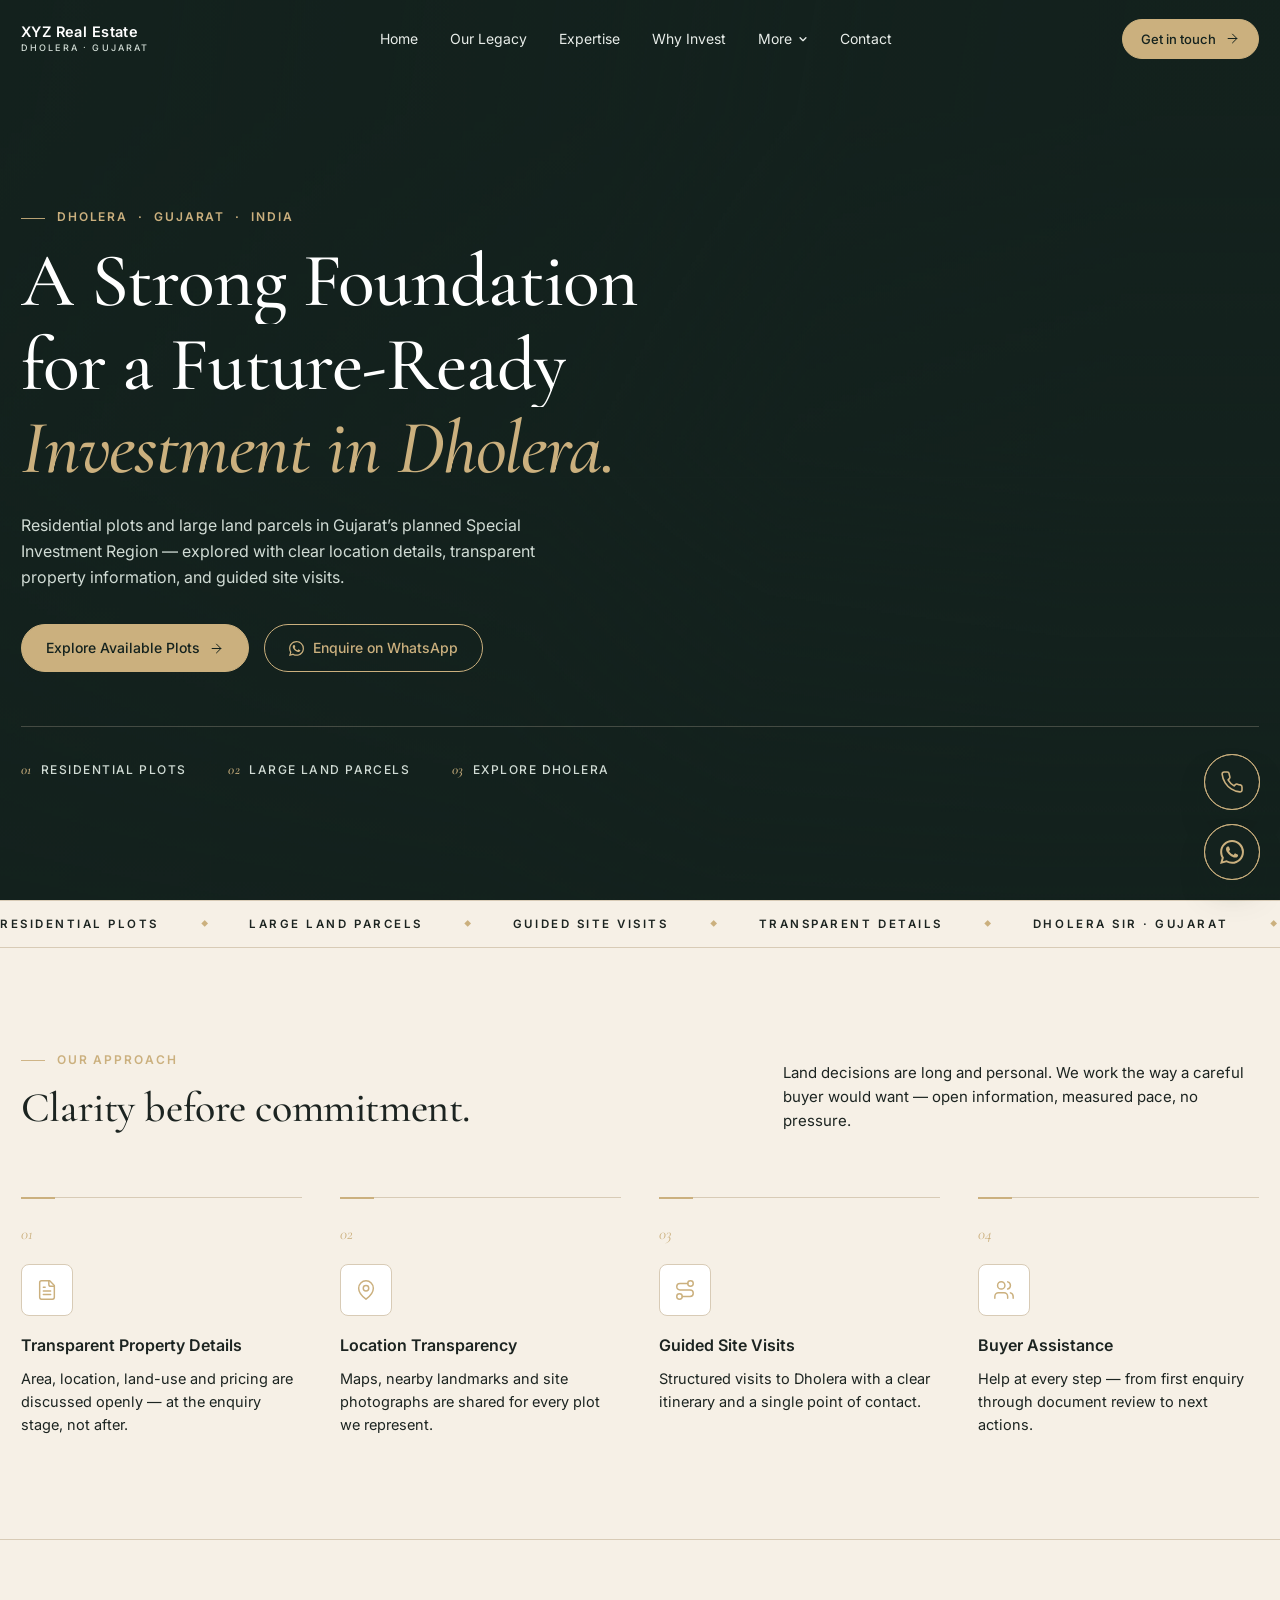
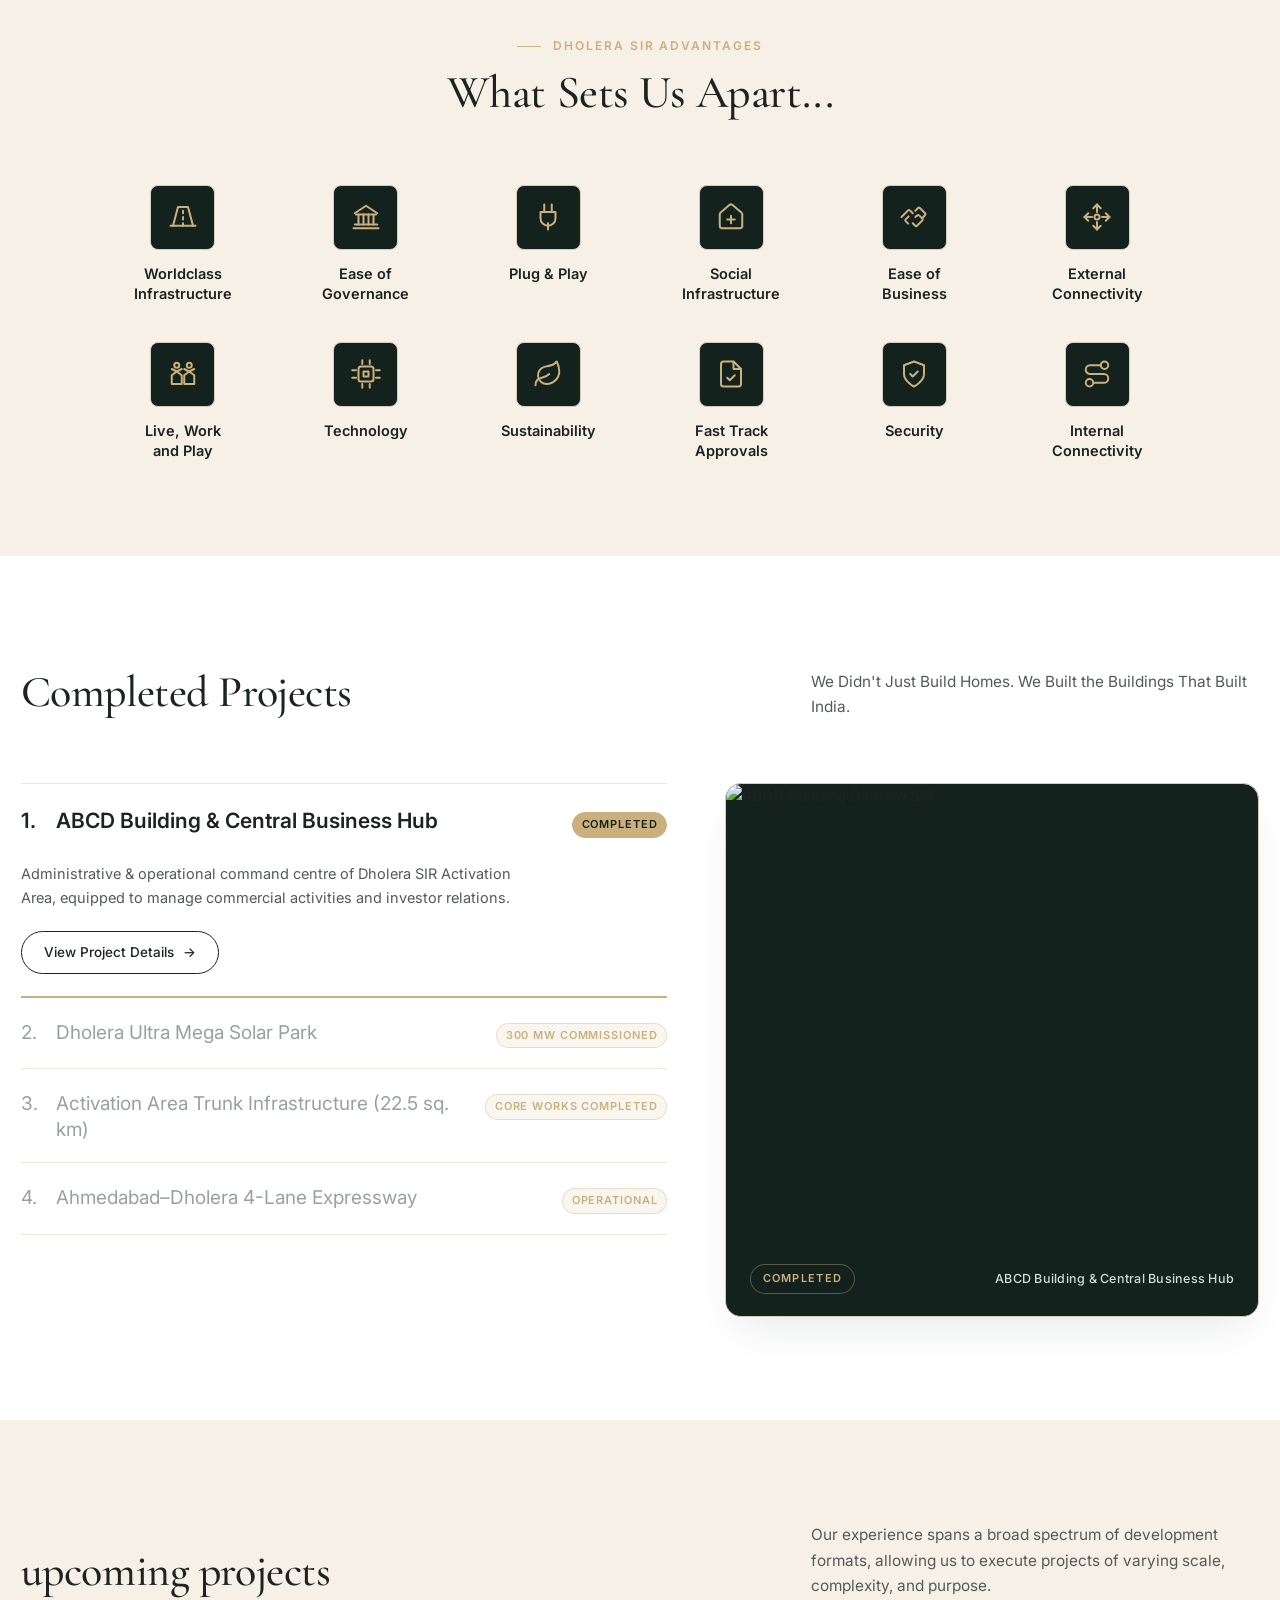
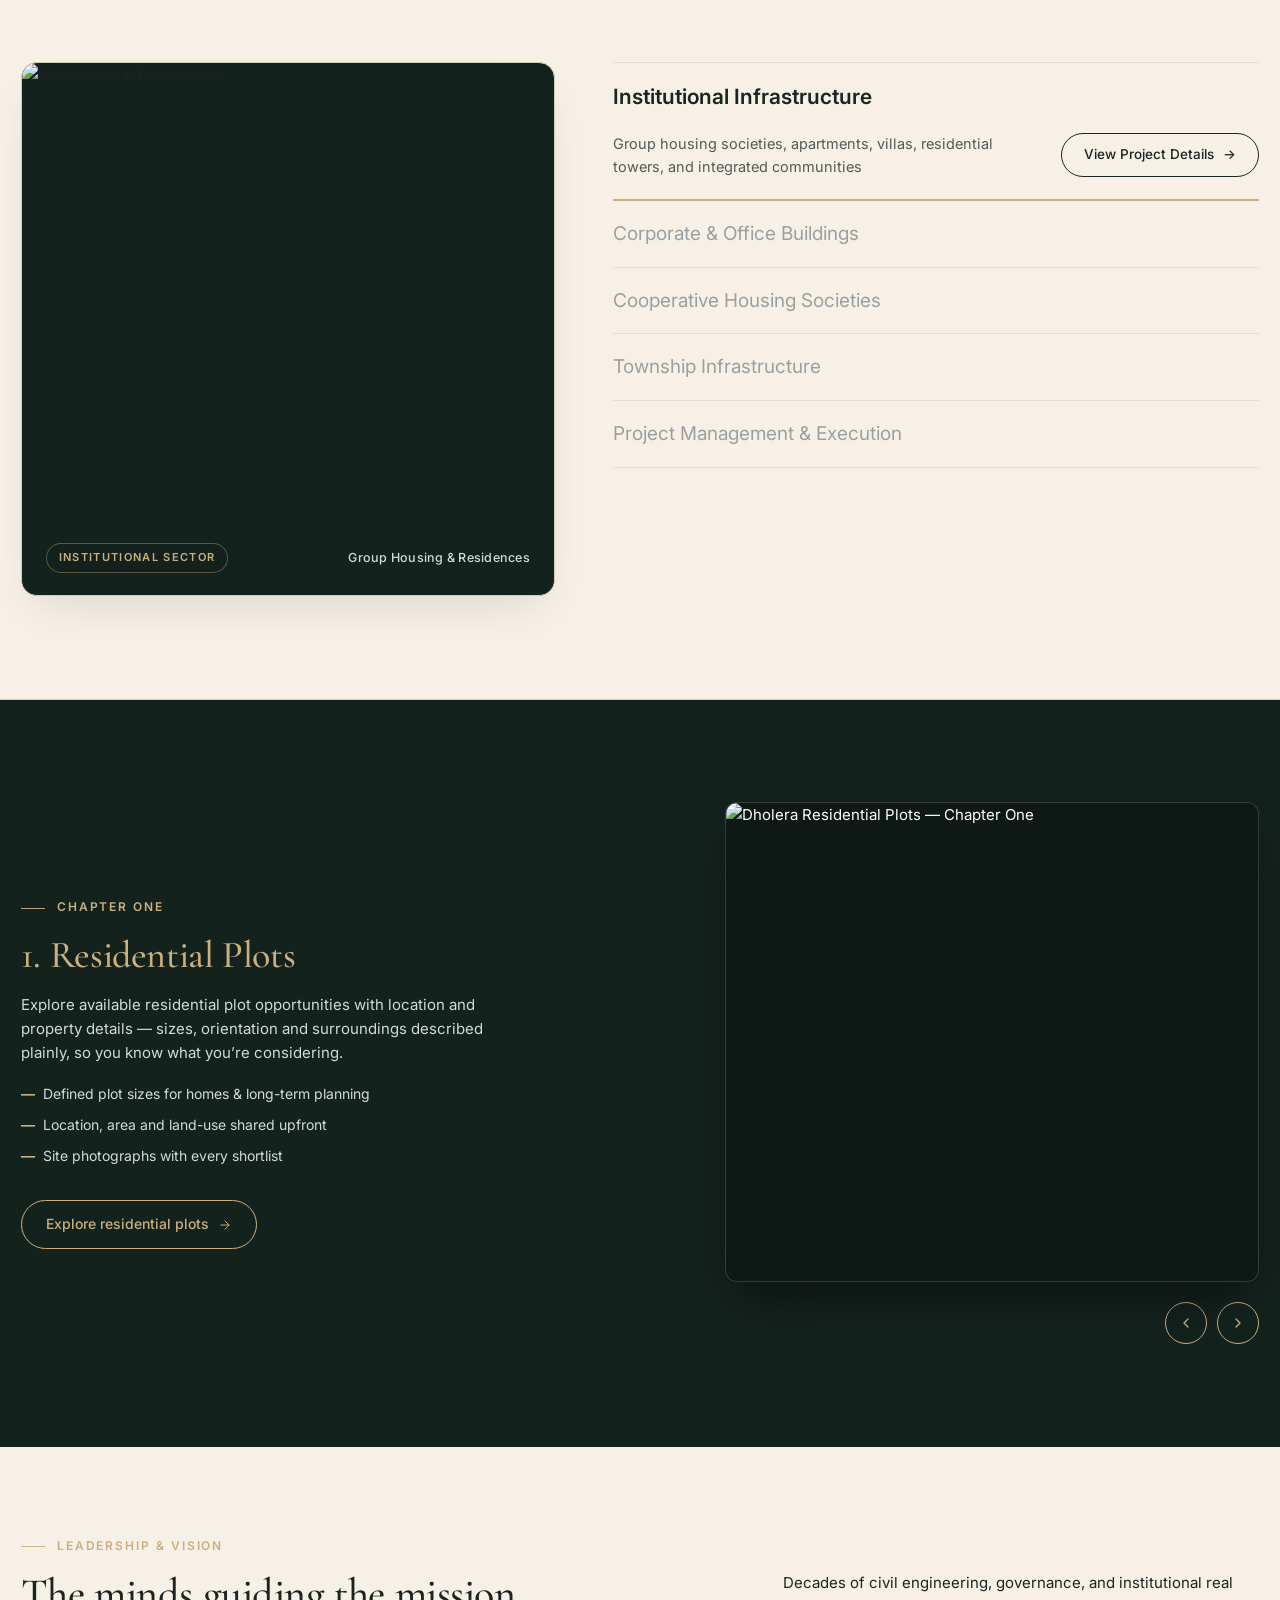
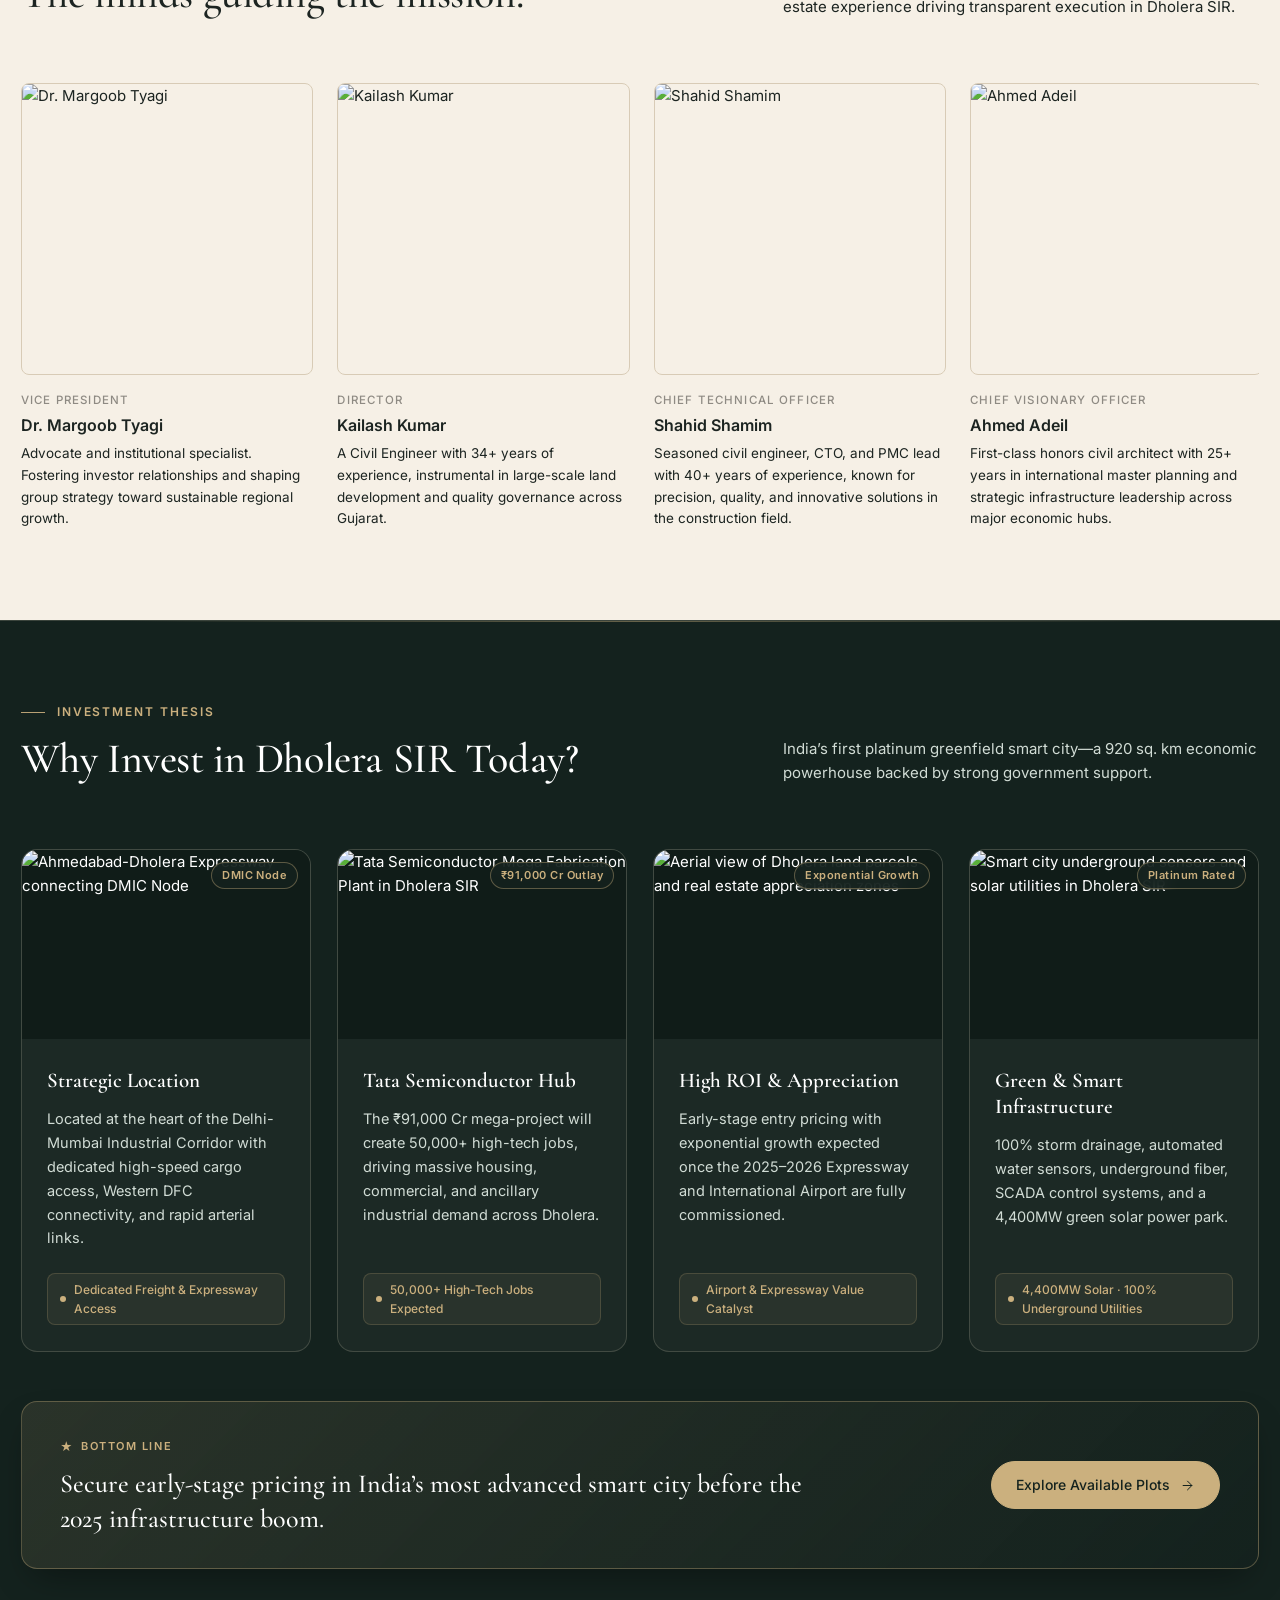
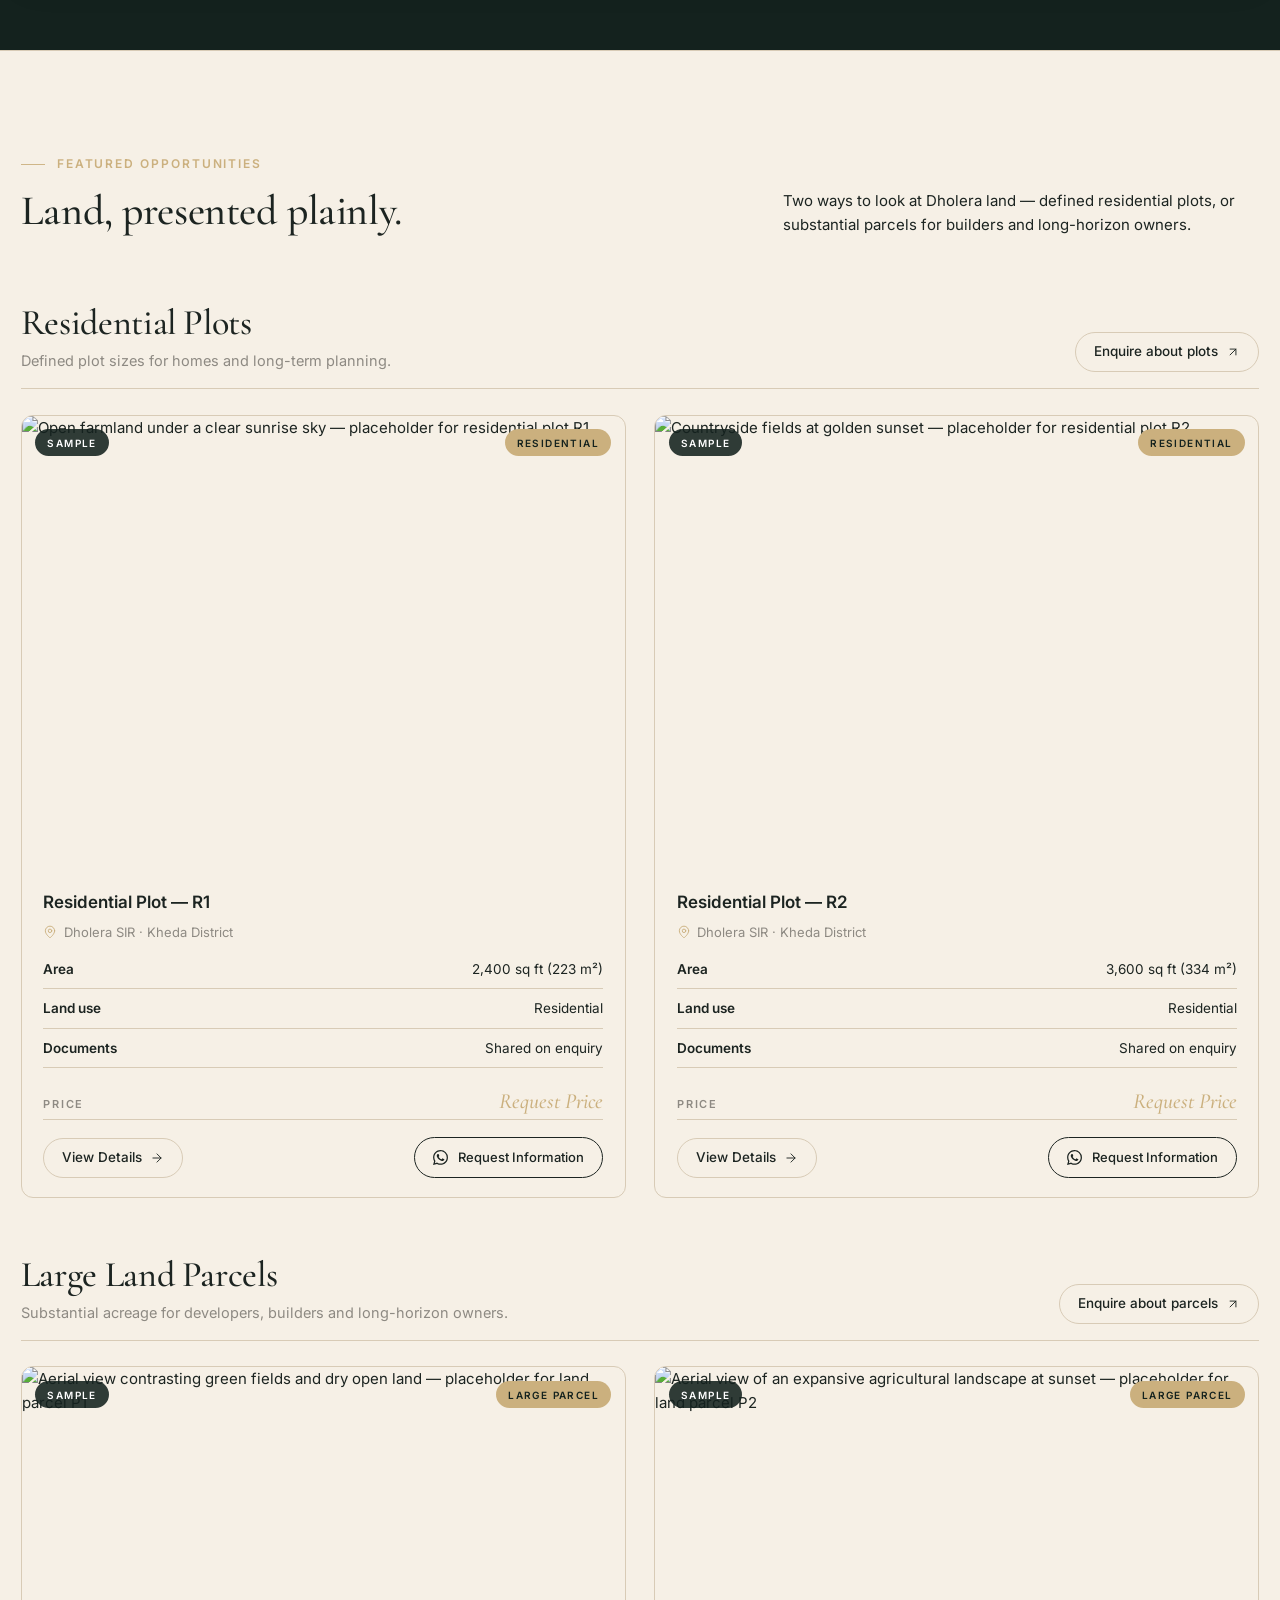
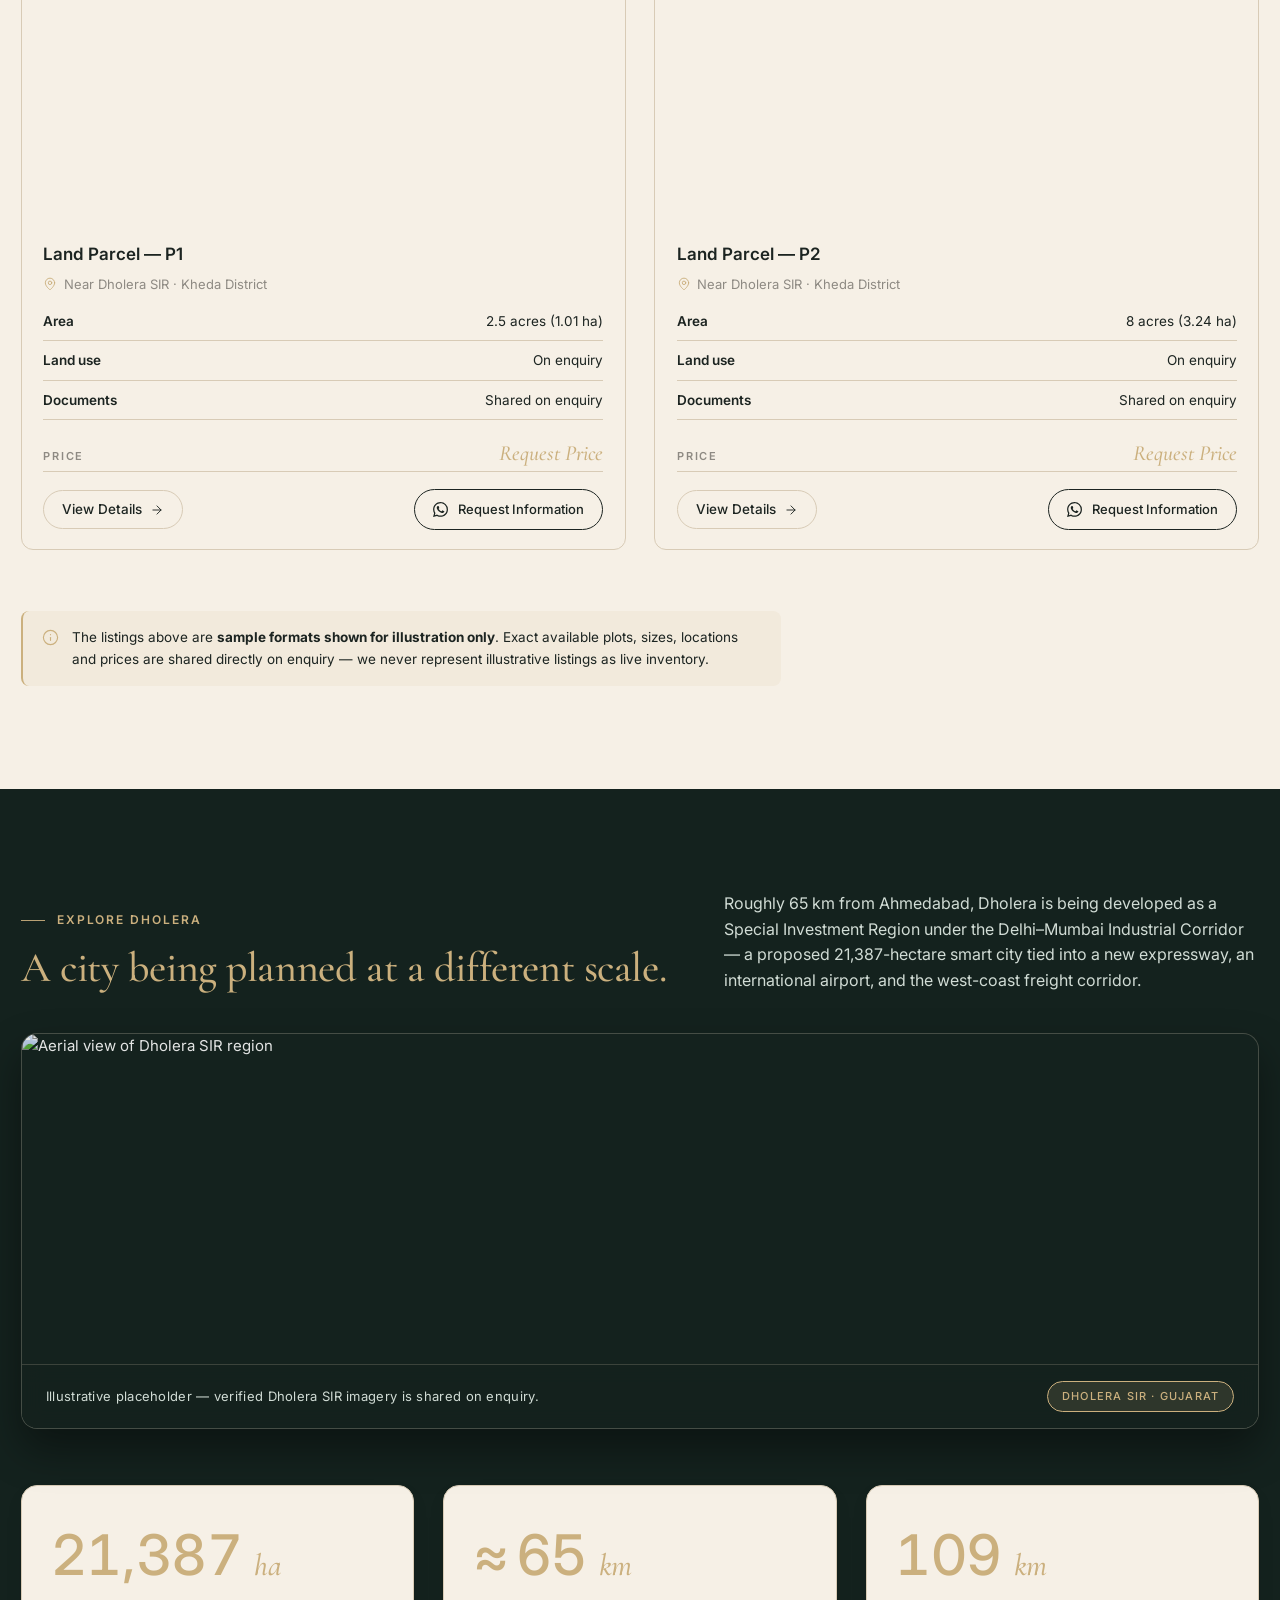
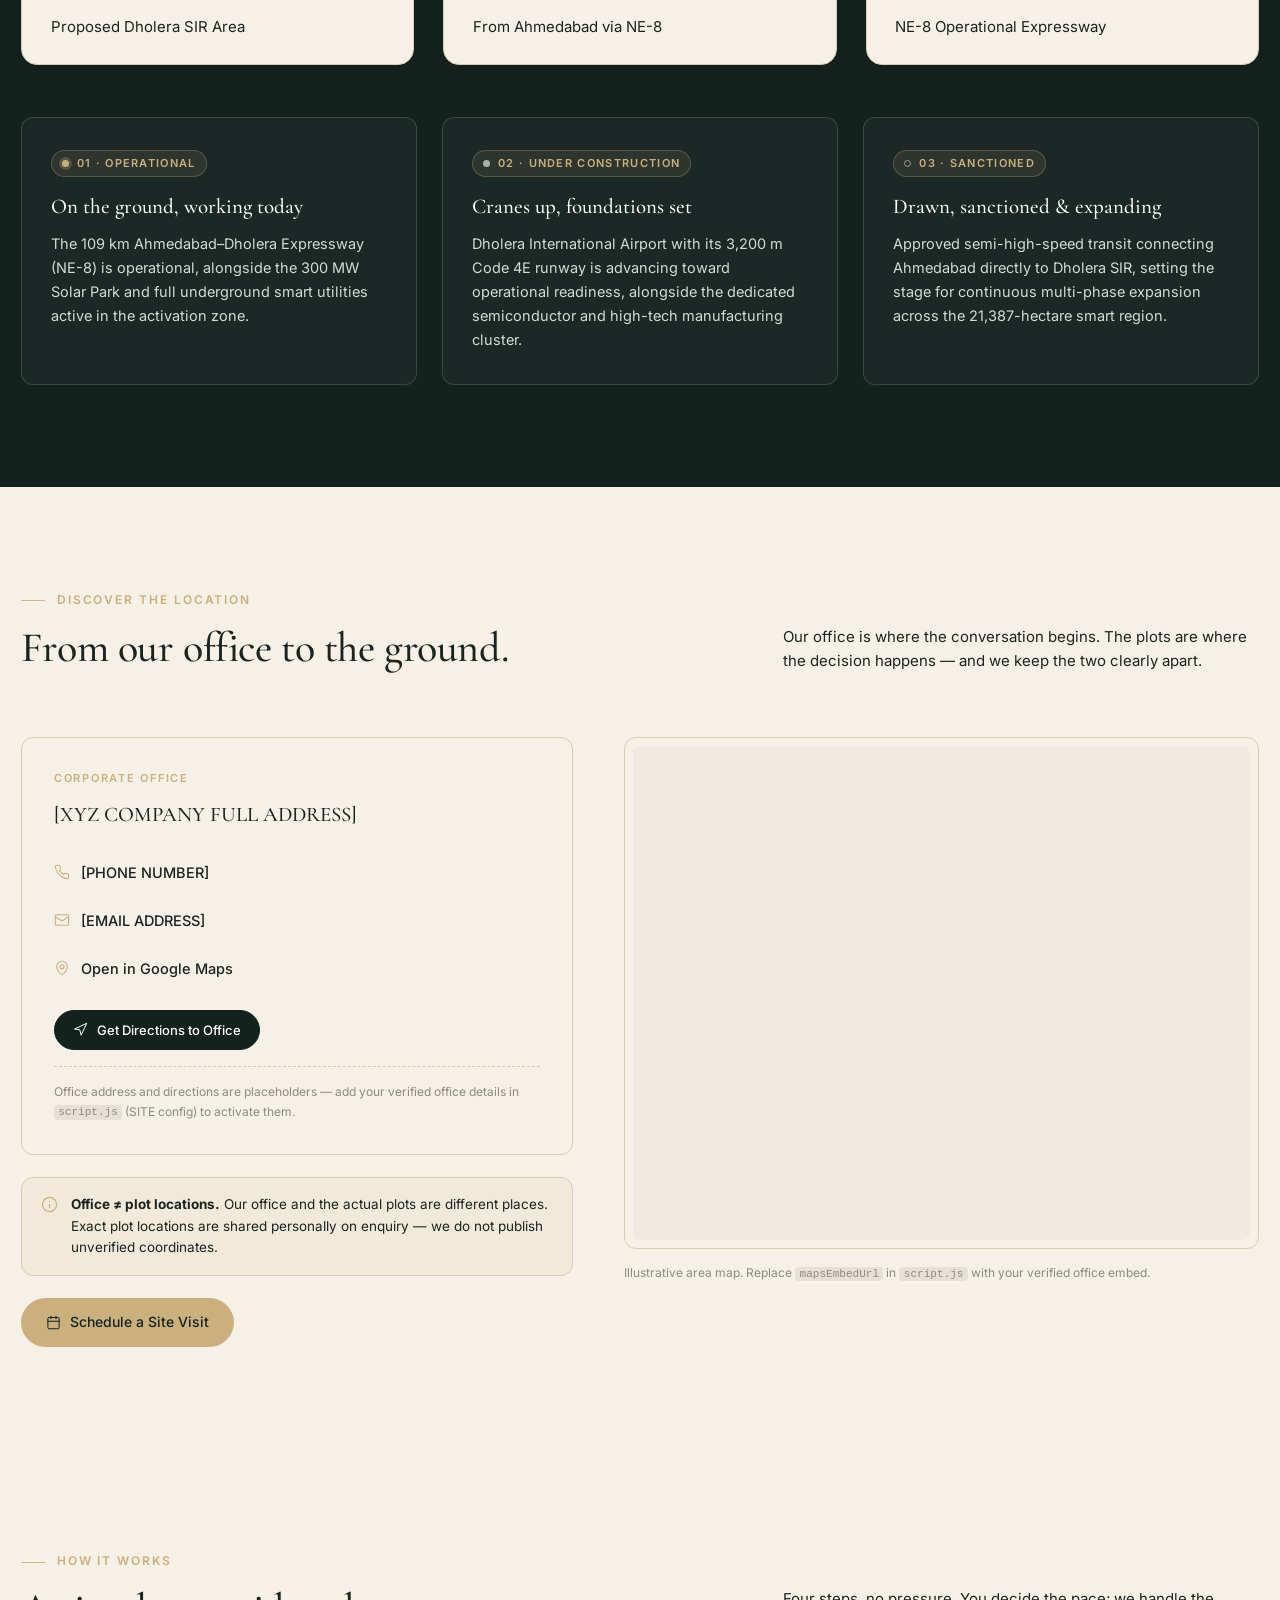
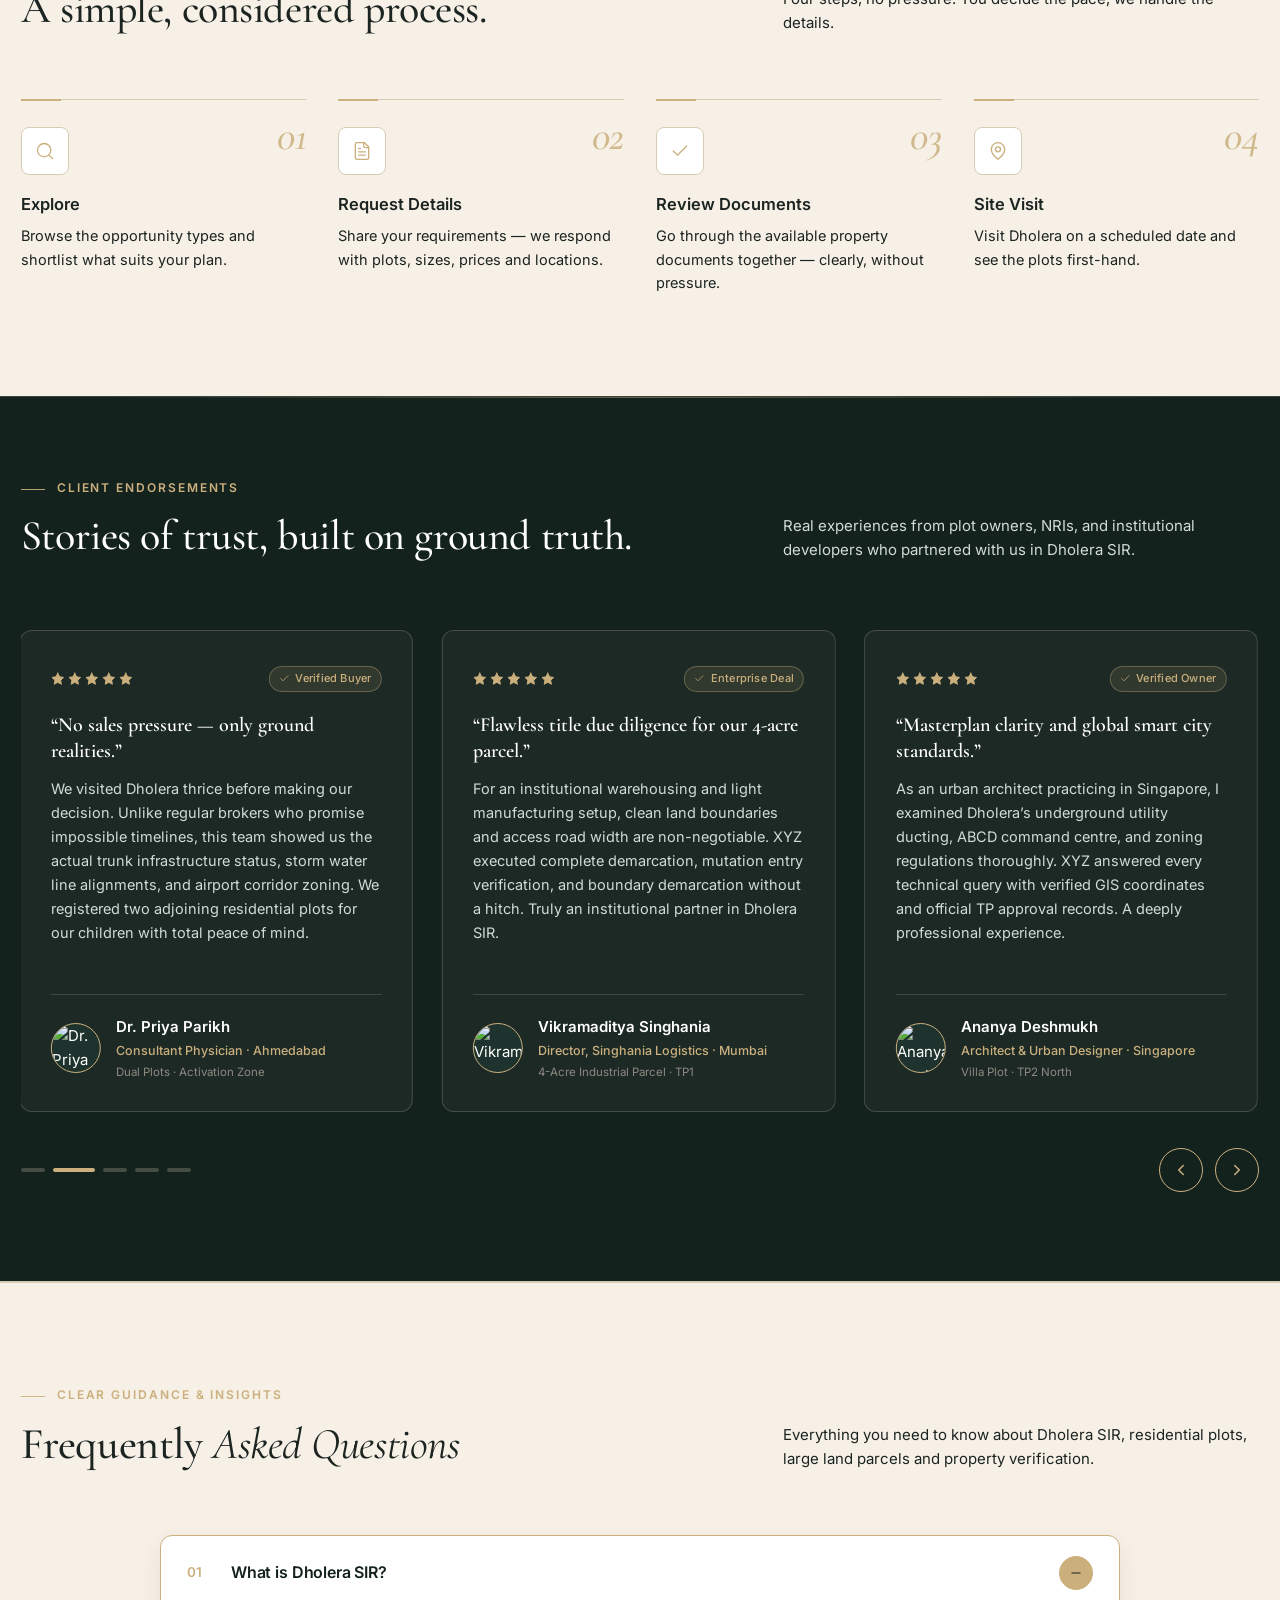
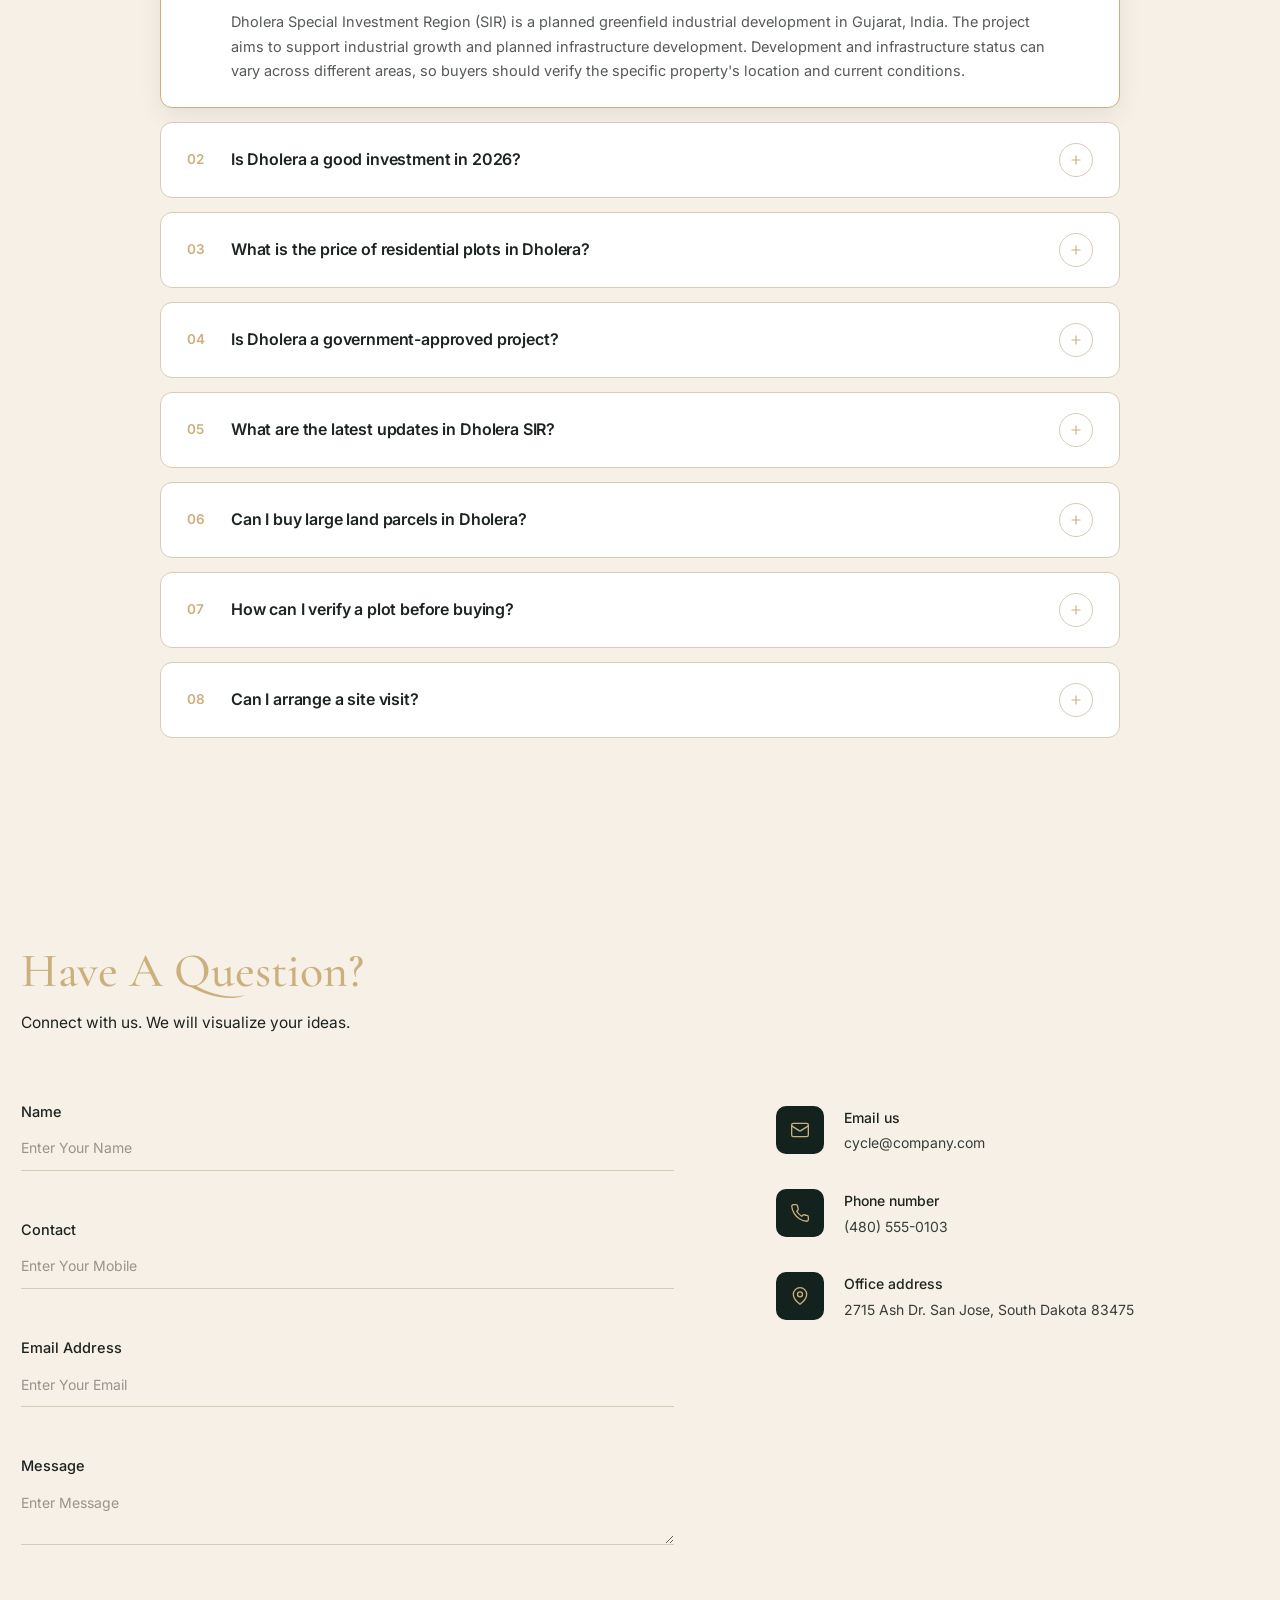
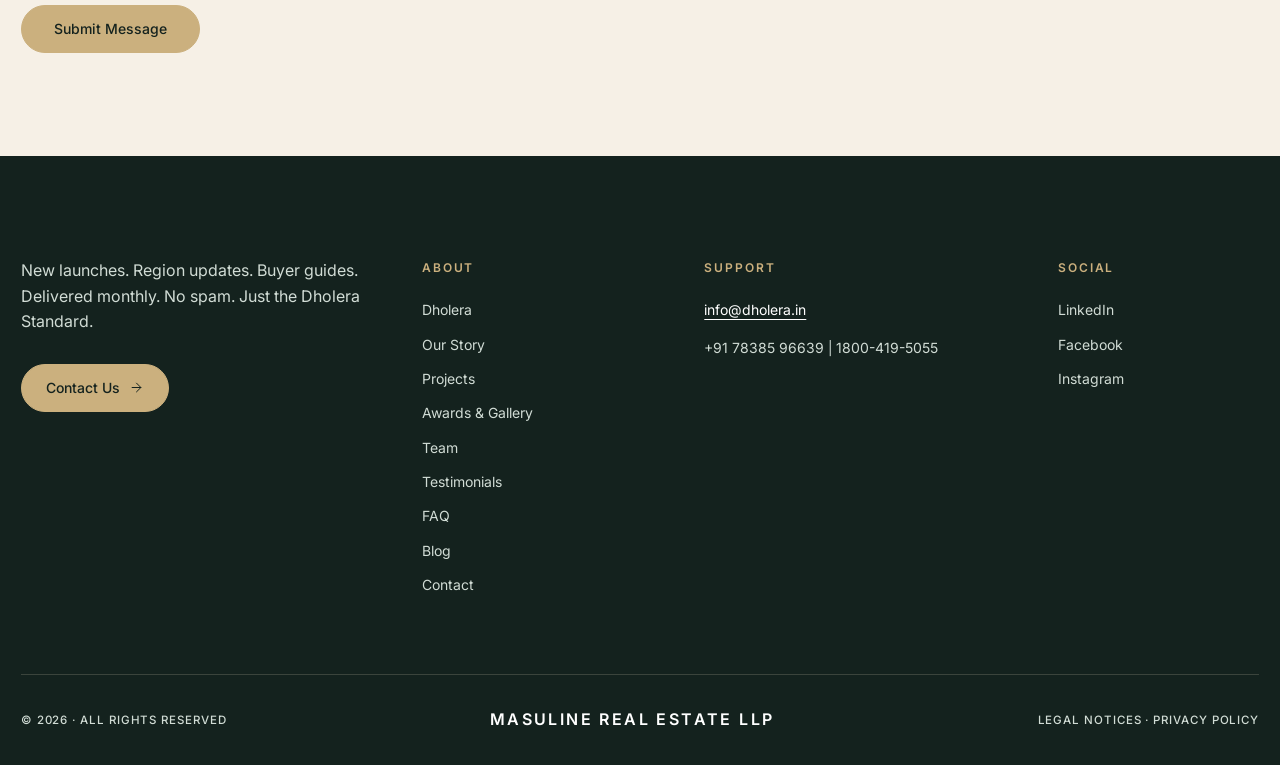
==== index.html @ 25d6b611 "Add files via upload" ====
<!DOCTYPE html>
<html lang="en">

<head>
  <meta charset="UTF-8" />
  <meta name="viewport" content="width=device-width, initial-scale=1.0, viewport-fit=cover" />
  <meta name="theme-color" content="#14221E" />

  <!-- ===================== SEO ===================== -->
  <title>XYZ Real Estate — Residential Plots &amp; Large Land Parcels in Dholera, Gujarat</title>
  <meta name="description"
    content="Explore residential plots and large land parcels in Dholera, Gujarat — with transparent property details, clear location information and guided site visits. Enquire on WhatsApp." />
  <meta name="author" content="XYZ Real Estate" />
  <meta property="og:type" content="website" />
  <meta property="og:title" content="XYZ Real Estate — Land Opportunities in Dholera, Gujarat" />
  <meta property="og:description"
    content="Residential plots and large land parcels in Dholera, presented with transparency. Explore, enquire, and plan a guided site visit." />
  <!-- PLACEHOLDER: replace with a real 1200×630 image once assets are added -->
  <meta property="og:image" content="assets/og-image.jpg" />
  <meta property="og:locale" content="en_IN" />

  <link rel="icon"
    href="data:image/svg+xml,%3Csvg xmlns='http://www.w3.org/2000/svg' viewBox='0 0 64 64'%3E%3Crect width='64' height='64' fill='%2314221E'/%3E%3Crect x='3' y='3' width='58' height='58' fill='none' stroke='%23CBB07E' stroke-width='2'/%3E%3Ctext x='32' y='43' font-family='Georgia,serif' font-size='30' fill='%23CBB07E' text-anchor='middle'%3EX%3C/text%3E%3C/svg%3E" />

  <!-- Typography: Cormorant Garamond (Headings) + Inter (Body/UI) -->
  <link rel="preconnect" href="https://fonts.googleapis.com" />
  <link rel="preconnect" href="https://fonts.gstatic.com" crossorigin />
  <link
    href="https://fonts.googleapis.com/css2?family=Cormorant+Garamond:ital,wght@0,500;0,600;0,700;1,500;1,600&family=Inter:wght@400;500;600;700&family=Playfair+Display:ital,wght@0,500;0,600;1,500&family=Plus+Jakarta+Sans:wght@400;500;600&display=swap"
    rel="stylesheet" />

  <link rel="stylesheet" href="style.css" />
</head>

<body>

  <!-- ============================================================
       SVG ICON SPRITE (Lucide-style inline icons + WhatsApp glyph)
       ============================================================ -->
  <svg xmlns="http://www.w3.org/2000/svg" style="display:none" aria-hidden="true">
    <symbol id="i-arrow-right" viewBox="0 0 24 24">
      <path d="M5 12h14" />
      <path d="m12 5 7 7-7 7" />
    </symbol>
    <symbol id="i-arrow-up-right" viewBox="0 0 24 24">
      <path d="M7 7h10v10" />
      <path d="M7 17 17 7" />
    </symbol>
    <symbol id="i-arrow-up" viewBox="0 0 24 24">
      <path d="M12 19V5" />
      <path d="m5 12 7-7 7 7" />
    </symbol>
    <symbol id="i-map-pin" viewBox="0 0 24 24">
      <path d="M20 10c0 6-8 12-8 12s-8-6-8-12a8 8 0 0 1 16 0Z" />
      <circle cx="12" cy="10" r="3" />
    </symbol>
    <symbol id="i-phone" viewBox="0 0 24 24">
      <path
        d="M22 16.92v3a2 2 0 0 1-2.18 2 19.79 19.79 0 0 1-8.63-3.07 19.5 19.5 0 0 1-6-6A19.79 19.79 0 0 1 2.12 4.18 2 2 0 0 1 4.11 2h3a2 2 0 0 1 2 1.72c.13.96.36 1.9.7 2.81a2 2 0 0 1-.45 2.11L8.09 9.91a16 16 0 0 0 6 6l1.27-1.27a2 2 0 0 1 2.11-.45c.91.34 1.85.57 2.81.7A2 2 0 0 1 22 16.92z" />
    </symbol>
    <symbol id="i-mail" viewBox="0 0 24 24">
      <rect x="2" y="4" width="20" height="16" rx="2" />
      <path d="m22 7-8.97 5.7a1.94 1.94 0 0 1-2.06 0L2 7" />
    </symbol>
    <symbol id="i-check" viewBox="0 0 24 24">
      <path d="M20 6 9 17l-5-5" />
    </symbol>
    <symbol id="i-file-text" viewBox="0 0 24 24">
      <path d="M15 2H6a2 2 0 0 0-2 2v16a2 2 0 0 0 2 2h12a2 2 0 0 0 2-2V7Z" />
      <path d="M14 2v4a2 2 0 0 0 2 2h4" />
      <path d="M16 13H8" />
      <path d="M16 17H8" />
      <path d="M10 9H8" />
    </symbol>
    <symbol id="i-route" viewBox="0 0 24 24">
      <circle cx="6" cy="19" r="3" />
      <path d="M9 19h8.5a3.5 3.5 0 0 0 0-7h-11a3.5 3.5 0 0 1 0-7H15" />
      <circle cx="18" cy="5" r="3" />
    </symbol>
    <symbol id="i-users" viewBox="0 0 24 24">
      <path d="M16 21v-2a4 4 0 0 0-4-4H6a4 4 0 0 0-4 4v2" />
      <circle cx="9" cy="7" r="4" />
      <path d="M22 21v-2a4 4 0 0 0-3-3.87" />
      <path d="M16 3.13a4 4 0 0 1 0 7.75" />
    </symbol>
    <symbol id="i-compass" viewBox="0 0 24 24">
      <circle cx="12" cy="12" r="10" />
      <path d="m16.24 7.76-2.12 6.36-6.36 2.12 2.12-6.36z" />
    </symbol>
    <symbol id="i-search" viewBox="0 0 24 24">
      <circle cx="11" cy="11" r="8" />
      <path d="m21 21-4.35-4.35" />
    </symbol>
    <symbol id="i-calendar" viewBox="0 0 24 24">
      <rect x="3" y="4" width="18" height="18" rx="2" />
      <path d="M16 2v4" />
      <path d="M8 2v4" />
      <path d="M3 10h18" />
    </symbol>
    <symbol id="i-navigation" viewBox="0 0 24 24">
      <path d="m3 11 19-9-9 19-2-8Z" />
    </symbol>
    <symbol id="i-info" viewBox="0 0 24 24">
      <circle cx="12" cy="12" r="10" />
      <path d="M12 16v-4" />
      <path d="M12 8h.01" />
    </symbol>
    <symbol id="i-x" viewBox="0 0 24 24">
      <path d="M18 6 6 18" />
      <path d="m6 6 12 12" />
    </symbol>
    <symbol id="i-menu" viewBox="0 0 24 24">
      <path d="M4 7h16" />
      <path d="M4 12h16" />
      <path d="M4 17h16" />
    </symbol>
    <symbol id="i-whatsapp" viewBox="0 0 24 24">
      <path fill="currentColor" stroke="none"
        d="M17.472 14.382c-.297-.149-1.758-.867-2.03-.967-.273-.099-.471-.148-.67.15-.197.297-.767.966-.94 1.164-.173.199-.347.223-.644.075-.297-.15-1.255-.463-2.39-1.475-.883-.788-1.48-1.761-1.653-2.059-.173-.297-.018-.458.13-.606.134-.133.298-.347.446-.52.149-.174.198-.298.298-.497.099-.198.05-.371-.025-.52-.075-.149-.669-1.612-.916-2.207-.242-.579-.487-.5-.669-.51-.173-.008-.371-.01-.57-.01-.198 0-.52.074-.792.372-.272.297-1.04 1.016-1.04 2.479 0 1.462 1.065 2.875 1.213 3.074.149.198 2.096 3.2 5.077 4.487.709.306 1.262.489 1.694.625.712.227 1.36.195 1.871.118.571-.085 1.758-.719 2.006-1.413.248-.694.248-1.289.173-1.413-.074-.124-.272-.198-.57-.347m-5.421 7.403h-.004a9.87 9.87 0 0 1-5.031-1.378l-.361-.214-3.741.982.998-3.648-.235-.374a9.86 9.86 0 0 1-1.51-5.26c.001-5.45 4.436-9.884 9.888-9.884 2.64 0 5.122 1.03 6.988 2.898a9.825 9.825 0 0 1 2.893 6.994c-.003 5.45-4.437 9.884-9.885 9.884m8.413-18.297A11.815 11.815 0 0 0 12.05 0C5.495 0 .16 5.335.157 11.892c0 2.096.547 4.142 1.588 5.945L.057 24l6.305-1.654a11.882 11.882 0 0 0 5.683 1.448h.005c6.554 0 11.89-5.335 11.893-11.893a11.821 11.821 0 0 0-3.48-8.413" />
    </symbol>
    <symbol id="i-star" viewBox="0 0 24 24">
      <polygon fill="currentColor"
        points="12 2 15.09 8.26 22 9.27 17 14.14 18.18 21.02 12 17.77 5.82 21.02 7 14.14 2 9.27 8.91 8.26 12 2" />
    </symbol>
    <symbol id="i-quote" viewBox="0 0 24 24">
      <path fill="currentColor"
        d="M3 21c3 0 7-1 7-8V5c0-1.25-.756-2.017-2-2H4c-1.25 0-2 .75-2 1.972V11c0 1.25.75 2 2 2 1 0 1 0 1 1v1c0 1-1 2-2 2s-1 .008-1 1.031V20c0 1 0 1 1 1zm12 0c3 0 7-1 7-8V5c0-1.25-.757-2.017-2-2h-4c-1.25 0-2 .75-2 1.972V11c0 1.25.75 2 2 2 1 0 1 0 1 1v1c0 1-1 2-2 2s-1 .008-1 1.031V20c0 1 0 1 1 1z" />
    </symbol>
    </symbol>
  </svg>

  <a class="skip-link" href="#main">Skip to main content</a>

  <!-- ============================================================
       HEADER  (A)
       ============================================================ -->
  <header class="site-header" id="siteHeader">
    <div class="container header-inner">
      <!-- LOGO: text wordmark placeholder. To use the real logo, replace this
           <a class="brand"> block with:
           <a class="brand" href="#home" aria-label="XYZ Real Estate — home">
             <img src="assets/logo.png" alt="XYZ Real Estate" width="190" height="44" />
           </a>
           (transparent PNG — do not add a background behind it) -->
      <a class="brand" href="#home" aria-label="XYZ Real Estate — home">
        <span class="brand__text">
          <span class="brand__name" data-site="name">XYZ Real Estate</span>
          <span class="brand__tag">Dholera · Gujarat</span>
        </span>
      </a>

      <nav class="primary-nav" aria-label="Primary">
        <ul class="primary-nav__list">
          <li><a class="nav-link" href="#home">Home</a></li>
          <li><a class="nav-link" href="#legacy">Our Legacy</a></li>
          <li><a class="nav-link" href="#expertise">Expertise</a></li>
          <li><a class="nav-link" href="#why-invest">Why Invest</a></li>
          <li class="nav-item nav-item--dropdown">
            <button class="nav-link nav-link--dropdown" id="moreMenuBtn" type="button" aria-expanded="false"
              aria-haspopup="true" aria-controls="moreDropdown">
              <span>More</span>
              <svg class="dropdown-chevron" viewBox="0 0 12 12" width="10" height="10" aria-hidden="true">
                <path d="M2.5 4.5L6 8L9.5 4.5" fill="none" stroke="currentColor" stroke-width="1.6"
                  stroke-linecap="round" stroke-linejoin="round" />
              </svg>
            </button>
            <div class="nav-dropdown" id="moreDropdown" role="menu" aria-labelledby="moreMenuBtn">
              <ul class="nav-dropdown__list">
                <li role="none">
                  <a class="nav-dropdown__link" role="menuitem" href="#residential-plots">
                    <span class="nav-dropdown__icon">
                      <svg viewBox="0 0 24 24" width="16" height="16" fill="none" stroke="currentColor"
                        stroke-width="1.8" stroke-linecap="round" stroke-linejoin="round">
                        <path d="M3 9l9-7 9 7v11a2 2 0 0 1-2 2H5a2 2 0 0 1-2-2z" />
                        <polyline points="9 22 9 12 15 12 15 22" />
                      </svg>
                    </span>
                    <span class="nav-dropdown__text">
                      <span class="nav-dropdown__title">Residential Plots</span>
                      <span class="nav-dropdown__sub">Curated plots &amp; villa estates</span>
                    </span>
                  </a>
                </li>
                <li role="none">
                  <a class="nav-dropdown__link" role="menuitem" href="#land-parcels">
                    <span class="nav-dropdown__icon">
                      <svg viewBox="0 0 24 24" width="16" height="16" fill="none" stroke="currentColor"
                        stroke-width="1.8" stroke-linecap="round" stroke-linejoin="round">
                        <rect x="3" y="3" width="18" height="18" rx="2" />
                        <line x1="3" y1="9" x2="21" y2="9" />
                        <line x1="9" y1="21" x2="9" y2="9" />
                      </svg>
                    </span>
                    <span class="nav-dropdown__text">
                      <span class="nav-dropdown__title">Large Land Parcels</span>
                      <span class="nav-dropdown__sub">Industrial &amp; institutional land</span>
                    </span>
                  </a>
                </li>
                <li role="none">
                  <a class="nav-dropdown__link" role="menuitem" href="#dholera">
                    <span class="nav-dropdown__icon">
                      <svg viewBox="0 0 24 24" width="16" height="16" fill="none" stroke="currentColor"
                        stroke-width="1.8" stroke-linecap="round" stroke-linejoin="round">
                        <circle cx="12" cy="12" r="10" />
                        <polygon points="16.24 7.76 14.12 14.12 7.76 16.24 9.88 9.88 16.24 7.76" />
                      </svg>
                    </span>
                    <span class="nav-dropdown__text">
                      <span class="nav-dropdown__title">Explore Dholera</span>
                      <span class="nav-dropdown__sub">Smart city masterplan &amp; vision</span>
                    </span>
                  </a>
                </li>
                <li role="none">
                  <a class="nav-dropdown__link" role="menuitem" href="#faq">
                    <span class="nav-dropdown__icon">
                      <svg viewBox="0 0 24 24" width="16" height="16" fill="none" stroke="currentColor"
                        stroke-width="1.8" stroke-linecap="round" stroke-linejoin="round">
                        <circle cx="12" cy="12" r="10" />
                        <path d="M9.09 9a3 3 0 0 1 5.83 1c0 2-3 3-3 3" />
                        <line x1="12" y1="17" x2="12.01" y2="17" />
                      </svg>
                    </span>
                    <span class="nav-dropdown__text">
                      <span class="nav-dropdown__title">FAQ</span>
                      <span class="nav-dropdown__sub">Clear guidance &amp; property questions</span>
                    </span>
                  </a>
                </li>
              </ul>
            </div>
          </li>
          <li><a class="nav-link" href="#contact">Contact</a></li>
        </ul>
      </nav>

      <div class="header-actions">
        <a class="btn btn--gold btn--sm" href="#contact">
          <span>Get in touch</span>
          <svg class="icon" aria-hidden="true">
            <use href="#i-arrow-right" />
          </svg>
        </a>
        <button class="menu-toggle" id="menuToggle" type="button" aria-expanded="false" aria-controls="mobileMenu"
          aria-label="Open menu">
          <svg class="icon icon-menu" aria-hidden="true">
            <use href="#i-menu" />
          </svg>
          <svg class="icon icon-close" aria-hidden="true">
            <use href="#i-x" />
          </svg>
        </button>
      </div>
    </div>

    <!-- Mobile menu -->
    <div class="mobile-menu" id="mobileMenu" aria-hidden="true">
      <nav aria-label="Mobile navigation">
        <ul class="mobile-menu__list">
          <li><a class="mobile-menu__link" href="#home">Home</a></li>
          <li><a class="mobile-menu__link" href="#legacy">Our Legacy</a></li>
          <li><a class="mobile-menu__link" href="#expertise">Expertise</a></li>
          <li><a class="mobile-menu__link" href="#why-invest">Why Invest</a></li>
          <li class="mobile-menu__item mobile-menu__item--has-sub">
            <button class="mobile-menu__link mobile-menu__sub-toggle" id="mobileMoreBtn" type="button"
              aria-expanded="false" aria-controls="mobileSubmenu">
              <span>More</span>
              <svg class="mobile-chevron" viewBox="0 0 12 12" width="14" height="14" aria-hidden="true">
                <path d="M2.5 4.5L6 8L9.5 4.5" fill="none" stroke="currentColor" stroke-width="1.8"
                  stroke-linecap="round" stroke-linejoin="round" />
              </svg>
            </button>
            <div class="mobile-submenu" id="mobileSubmenu">
              <ul class="mobile-submenu__list">
                <li><a class="mobile-submenu__link" href="#residential-plots">Residential Plots</a></li>
                <li><a class="mobile-submenu__link" href="#land-parcels">Large Land Parcels</a></li>
                <li><a class="mobile-submenu__link" href="#dholera">Explore Dholera</a></li>
                <li><a class="mobile-submenu__link" href="#faq">FAQ</a></li>
              </ul>
            </div>
          </li>
          <li><a class="mobile-menu__link" href="#contact">Contact</a></li>
        </ul>
      </nav>
      <div class="mobile-menu__foot">
        <a class="btn btn--gold" href="#contact">
          <span>Get in touch</span>
          <svg class="icon" aria-hidden="true">
            <use href="#i-arrow-right" />
          </svg>
        </a>
        <div class="mobile-menu__contact">
          <a class="js-tel" href="tel:910000000000"><svg class="icon" aria-hidden="true">
              <use href="#i-phone" />
            </svg><span data-site="phone">[PHONE NUMBER]</span></a>
          <a class="js-mail" href="mailto:info@example.com"><svg class="icon" aria-hidden="true">
              <use href="#i-mail" />
            </svg><span data-site="email">[EMAIL ADDRESS]</span></a>
        </div>
      </div>
    </div>
  </header>

  <main id="main">

    <!-- ============================================================
         HERO  (B)
         ============================================================ -->
    <section class="hero" id="home" aria-label="Introduction">
      <div class="hero__media" id="heroMedia" aria-hidden="true">
        <!-- 5-Image 3s Looping Hero Showcase -->
        <div class="hero__slide is-active">
          <img class="hero__img" id="heroImg" src="assets/dholera-4k-image.webp"
            alt="Cinematic vision of Dholera smart city skyline" width="1920" height="1080" fetchpriority="high"
            decoding="async" />
        </div>
        <div class="hero__slide">
          <img class="hero__img" src="assets/dholera-2.webp" alt="Dholera expressway and infrastructure" width="1920"
            height="1080" loading="lazy" decoding="async" />
        </div>
        <div class="hero__slide">
          <img class="hero__img" src="assets/dholera-3.webp" alt="Dholera smart city development masterplan"
            width="1920" height="1080" loading="lazy" decoding="async" />
        </div>
        <div class="hero__slide">
          <img class="hero__img" src="assets/dholera-4.webp" alt="Dholera industrial and urban connectivity"
            width="1920" height="1080" loading="lazy" decoding="async" />
        </div>
        <div class="hero__slide">
          <img class="hero__img" src="assets/dholera-5.webp" alt="Dholera greenfield mega smart city" width="1920"
            height="1080" loading="lazy" decoding="async" />
        </div>
        <div class="hero__overlay"></div>
      </div>

      <div class="container hero__inner">
        <p class="eyebrow eyebrow--light" data-reveal>Dholera &nbsp;·&nbsp; Gujarat &nbsp;·&nbsp; India</p>
        <h1 class="hero__title display" id="heroTitle">
          <span class="split-line">A Strong Foundation </span>
          <span class="split-line">for a Future-Ready</span>
          <span class="split-line split-line--accent">Investment in Dholera.</span>
        </h1>
        <p class="hero__lede" data-reveal data-delay="350">
          Residential plots and large land parcels in Gujarat&rsquo;s planned Special Investment Region —
          explored with clear location details, transparent property information, and guided site visits.
        </p>
        <div class="hero__ctas" data-reveal data-delay="450">
          <a class="btn btn--gold" href="#opportunities">
            <span>Explore Available Plots</span>
            <svg class="icon" aria-hidden="true">
              <use href="#i-arrow-right" />
            </svg>
          </a>
          <a class="btn btn--ghost" href="https://wa.me/91XXXXXXXXXX" target="_blank" rel="noopener" data-wa="general">
            <svg class="icon" aria-hidden="true">
              <use href="#i-whatsapp" />
            </svg>
            <span>Enquire on WhatsApp</span>
          </a>
        </div>

        <nav class="hero__index" aria-label="Quick links" data-reveal data-delay="600">
          <a class="hero__index-link" href="#residential-plots"><span class="hero__index-num">01</span>Residential
            Plots</a>
          <a class="hero__index-link" href="#land-parcels"><span class="hero__index-num">02</span>Large Land Parcels</a>
          <a class="hero__index-link" href="#dholera"><span class="hero__index-num">03</span>Explore Dholera</a>
        </nav>
      </div>

      <div class="container hero__foot" aria-hidden="true">
        <!-- <div class="scroll-cue">
          <span class="scroll-cue__label">Scroll</span>
          <span class="scroll-cue__line"><span class="scroll-cue__dot"></span></span>
        </div> -->

      </div>
    </section>

    <!-- ============================================================
         TICKER
         ============================================================ -->
    <div class="ticker" aria-hidden="true">
      <div class="ticker__track">
        <div class="ticker__group">
          <span class="ticker__item">Residential Plots</span><span class="ticker__dot">◆</span>
          <span class="ticker__item">Large Land Parcels</span><span class="ticker__dot">◆</span>
          <span class="ticker__item">Guided Site Visits</span><span class="ticker__dot">◆</span>
          <span class="ticker__item">Transparent Details</span><span class="ticker__dot">◆</span>
          <span class="ticker__item">Dholera SIR · Gujarat</span><span class="ticker__dot">◆</span>
        </div>
        <div class="ticker__group">
          <span class="ticker__item">Residential Plots</span><span class="ticker__dot">◆</span>
          <span class="ticker__item">Large Land Parcels</span><span class="ticker__dot">◆</span>
          <span class="ticker__item">Guided Site Visits</span><span class="ticker__dot">◆</span>
          <span class="ticker__item">Transparent Details</span><span class="ticker__dot">◆</span>
          <span class="ticker__item">Dholera SIR · Gujarat</span><span class="ticker__dot">◆</span>
        </div>
      </div>
    </div>



    <section class="section section--ivory values" aria-labelledby="valuesTitle">
      <div class="container">
        <div class="section-head" data-reveal>
          <div>
            <p class="eyebrow">Our Approach</p>
            <h2 class="display" id="valuesTitle">Clarity before commitment.</h2>
          </div>
          <p class="section-head__intro">
            Land decisions are long and personal. We work the way a careful buyer would want —
            open information, measured pace, no pressure.
          </p>
        </div>

        <div class="value-grid">
          <div class="value-item" data-reveal data-delay="0">
            <span class="value-item__num" aria-hidden="true">01</span>
            <span class="value-item__icon"><svg class="icon" aria-hidden="true">
                <use href="#i-file-text" />
              </svg></span>
            <h3 class="value-item__title">Transparent Property Details</h3>
            <p class="value-item__text">Area, location, land-use and pricing are discussed openly — at the enquiry
              stage, not after.</p>
          </div>
          <div class="value-item" data-reveal data-delay="100">
            <span class="value-item__num" aria-hidden="true">02</span>
            <span class="value-item__icon"><svg class="icon" aria-hidden="true">
                <use href="#i-map-pin" />
              </svg></span>
            <h3 class="value-item__title">Location Transparency</h3>
            <p class="value-item__text">Maps, nearby landmarks and site photographs are shared for every plot we
              represent.</p>
          </div>
          <div class="value-item" data-reveal data-delay="200">
            <span class="value-item__num" aria-hidden="true">03</span>
            <span class="value-item__icon"><svg class="icon" aria-hidden="true">
                <use href="#i-route" />
              </svg></span>
            <h3 class="value-item__title">Guided Site Visits</h3>
            <p class="value-item__text">Structured visits to Dholera with a clear itinerary and a single point of
              contact.</p>
          </div>
          <div class="value-item" data-reveal data-delay="300">
            <span class="value-item__num" aria-hidden="true">04</span>
            <span class="value-item__icon"><svg class="icon" aria-hidden="true">
                <use href="#i-users" />
              </svg></span>
            <h3 class="value-item__title">Buyer Assistance</h3>
            <p class="value-item__text">Help at every step — from first enquiry through document review to next actions.
            </p>
          </div>
        </div>
      </div>
    </section>

    <!-- ============================================================
         WHAT SETS US APART...  (DHOLERA SIR ADVANTAGES - 12 PILLARS)
         ============================================================ -->
    <section class="section section--ivory apart" id="what-sets-us-apart" aria-labelledby="apartTitle">
      <div class="container apart__container">
        <div class="apart__head" data-reveal>
          <p class="eyebrow">Dholera SIR Advantages</p>
          <h2 class="display apart__title" id="apartTitle">What Sets Us Apart...</h2>
        </div>

        <div class="apart__grid" data-reveal data-delay="100">

          <!-- 1. Worldclass Infrastructure -->
          <article class="apart-item">
            <div class="apart-item__box">
              <svg class="icon" viewBox="0 0 24 24" aria-hidden="true">
                <path d="M4 19 L8 4 H16 L20 19" />
                <line x1="12" y1="7" x2="12" y2="9" />
                <line x1="12" y1="12" x2="12" y2="14" />
                <line x1="12" y1="17" x2="12" y2="19" />
                <line x1="2" y1="19" x2="22" y2="19" />
              </svg>
            </div>
            <h3 class="apart-item__label">Worldclass<br>Infrastructure</h3>
          </article>

          <!-- 2. Ease of Governance -->
          <article class="apart-item">
            <div class="apart-item__box">
              <svg class="icon" viewBox="0 0 24 24" aria-hidden="true">
                <path d="m3 9 9-6 9 6" />
                <path d="M4 10h16" />
                <path d="M6 10v8" />
                <path d="M10 10v8" />
                <path d="M14 10v8" />
                <path d="M18 10v8" />
                <path d="M3 18h18" />
                <path d="M2 21h20" />
              </svg>
            </div>
            <h3 class="apart-item__label">Ease of<br>Governance</h3>
          </article>

          <!-- 3. Plug & Play -->
          <article class="apart-item">
            <div class="apart-item__box">
              <svg class="icon" viewBox="0 0 24 24" aria-hidden="true">
                <path d="M12 22v-5" />
                <path d="M9 8V2" />
                <path d="M15 8V2" />
                <path d="M18 8v5a6 6 0 0 1-12 0V8z" />
              </svg>
            </div>
            <h3 class="apart-item__label">Plug &amp; Play</h3>
          </article>

          <!-- 4. Social Infrastructure -->
          <article class="apart-item">
            <div class="apart-item__box">
              <svg class="icon" viewBox="0 0 24 24" aria-hidden="true">
                <path
                  d="M3 10a2 2 0 0 1 .709-1.528l7-5.999a2 2 0 0 1 2.582 0l7 5.999A2 2 0 0 1 21 10v9a2 2 0 0 1-2 2H5a2 2 0 0 1-2-2z" />
                <path d="M12 11v6" />
                <path d="M9 14h6" />
              </svg>
            </div>
            <h3 class="apart-item__label">Social<br>Infrastructure</h3>
          </article>

          <!-- 5. Ease of Business -->
          <article class="apart-item">
            <div class="apart-item__box">
              <svg class="icon" viewBox="0 0 24 24" aria-hidden="true">
                <path d="m11 17 2 2a1 1 0 0 0 1.4 0l4.3-4.3a1 1 0 0 0 0-1.4l-2.6-2.6a1 1 0 0 0-1.4 0L13 12" />
                <path d="m13 7.1 2.3-2.3a1 1 0 0 1 1.4 0l4.2 4.2a1 1 0 0 1 0 1.4L18.6 13" />
                <path d="m2 12 5.3-5.3a1 1 0 0 1 1.4 0l2.3 2.3" />
                <path d="m7.3 17.3-2-2a1 1 0 0 1 0-1.4l2.4-2.4" />
              </svg>
            </div>
            <h3 class="apart-item__label">Ease of<br>Business</h3>
          </article>

          <!-- 6. External Connectivity -->
          <article class="apart-item">
            <div class="apart-item__box">
              <svg class="icon" viewBox="0 0 24 24" aria-hidden="true">
                <circle cx="12" cy="12" r="2" />
                <path d="M12 2v6m0 8v6" />
                <path d="M2 12h6m8 0h6" />
                <path d="m9 5 3-3 3 3" />
                <path d="m9 19 3 3 3-3" />
                <path d="m5 9-3 3 3 3" />
                <path d="m19 9 3 3-3 3" />
              </svg>
            </div>
            <h3 class="apart-item__label">External<br>Connectivity</h3>
          </article>

          <!-- 7. Live, Work and Play -->
          <article class="apart-item">
            <div class="apart-item__box">
              <svg class="icon" viewBox="0 0 24 24" aria-hidden="true">
                <circle cx="7" cy="5" r="2" />
                <path d="M3 13l4-3 4 3v7H3z" />
                <path d="M3 8l4 2 4-2" />
                <circle cx="17" cy="5" r="2" />
                <path d="M13 13l4-3 4 3v7h-8z" />
                <path d="M13 8l4 2 4-2" />
              </svg>
            </div>
            <h3 class="apart-item__label">Live, Work<br>and Play</h3>
          </article>

          <!-- 8. Technology -->
          <article class="apart-item">
            <div class="apart-item__box">
              <svg class="icon" viewBox="0 0 24 24" aria-hidden="true">
                <rect width="12" height="12" x="6" y="6" rx="2" />
                <path d="M9 1v3m6-3v3m-6 16v3m6-3v3M1 9h3m-3 6h3m16-6h3m-3 6h3" />
                <path d="M10 10h4v4h-4z" />
              </svg>
            </div>
            <h3 class="apart-item__label">Technology</h3>
          </article>

          <!-- 9. Sustainability -->
          <article class="apart-item">
            <div class="apart-item__box">
              <svg class="icon" viewBox="0 0 24 24" aria-hidden="true">
                <path d="M11 20A7 7 0 0 1 9.8 6.1C15.5 5 17 4.48 19 2c1 2 2 4.18 2 8 0 5.5-4.78 10-10 10Z" />
                <path d="M2 21c0-3 1.85-5.36 5.08-6C9.5 14.52 12 13 13 12" />
              </svg>
            </div>
            <h3 class="apart-item__label">Sustainability</h3>
          </article>

          <!-- 10. Fast Track Approvals -->
          <article class="apart-item">
            <div class="apart-item__box">
              <svg class="icon" viewBox="0 0 24 24" aria-hidden="true">
                <path d="M14 2H6a2 2 0 0 0-2 2v16a2 2 0 0 0 2 2h12a2 2 0 0 0 2-2V8z" />
                <polyline points="14 2 14 8 20 8" />
                <path d="m9 15 2 2 4-4" />
              </svg>
            </div>
            <h3 class="apart-item__label">Fast Track<br>Approvals</h3>
          </article>

          <!-- 11. Security -->
          <article class="apart-item">
            <div class="apart-item__box">
              <svg class="icon" viewBox="0 0 24 24" aria-hidden="true">
                <path d="M12 22s8-4 8-10V5l-8-3-8 3v7c0 6 8 10 8 10" />
                <path d="m9 12 2 2 4-4" />
              </svg>
            </div>
            <h3 class="apart-item__label">Security</h3>
          </article>

          <!-- 12. Internal Connectivity -->
          <article class="apart-item">
            <div class="apart-item__box">
              <svg class="icon" viewBox="0 0 24 24" aria-hidden="true">
                <circle cx="6" cy="19" r="3" />
                <path d="M9 19h8.5a3.5 3.5 0 0 0 0-7h-11a3.5 3.5 0 0 1 0-7H15" />
                <circle cx="18" cy="5" r="3" />
              </svg>
            </div>
            <h3 class="apart-item__label">Internal<br>Connectivity</h3>
          </article>

        </div>
      </div>
    </section>



    <!-- ============================================================
         EXPLORE OUR LEGACY (INTERACTIVE 4S SHOWCASE)
         ============================================================ -->
    <section class="section section--ivory legacy" id="legacy" aria-labelledby="legacyTitle">
      <div class="container">
        <!-- Split Section Header (Row Reverse matching requested layout) -->
        <div class="legacy__head" data-reveal>
          <div class="legacy__head-title-wrap">
            <!-- <p class="eyebrow">Proven Institutional Track Record</p> -->
            <h2 class="display legacy__title" id="legacyTitle">
              Completed Projects
            </h2>
          </div>
          <div class="legacy__head-intro-wrap">
            <p class="legacy__subtitle">
              We Didn't Just Build Homes. We Built the Buildings That Built India.
            </p>
          </div>
        </div>

        <!-- Interactive Showcase Grid -->
        <div class="legacy__grid" id="legacyShowcase" role="region"
          aria-label="Explore Our Legacy Interactive Showcase">

          <!-- Left Column: Project Items Accordion / Tabs -->
          <div class="legacy__list" role="tablist" aria-orientation="vertical">

            <!-- Item 1 (Active by Default) -->
            <article class="legacy-item is-active" data-legacy-index="1" role="tab" aria-selected="true" tabindex="0"
              aria-controls="legacy-panel-1">
              <button class="legacy-item__header" type="button" aria-expanded="true">
                <span class="legacy-item__num">1.</span>
                <span class="legacy-item__name">ABCD Building &amp; Central Business Hub</span>
                <span class="legacy-item__tag">Completed</span>
              </button>
              <div class="legacy-item__body" id="legacy-panel-1">
                <div class="legacy-item__inner">
                  <p class="legacy-item__desc">
                    Administrative &amp; operational command centre of Dholera SIR Activation Area, equipped to manage
                    commercial activities and investor relations.
                  </p>
                  <div class="legacy-item__action">
                    <a href="#contact" class="btn btn--outline-navy btn--sm legacy-item__btn">
                      <span>View Project Details</span>
                      <span class="btn__arrow" aria-hidden="true">&rarr;</span>
                    </a>
                  </div>
                </div>
              </div>
              <div class="legacy-item__progress" aria-hidden="true"></div>
            </article>

            <!-- Item 2 -->
            <article class="legacy-item" data-legacy-index="2" role="tab" aria-selected="false" tabindex="0"
              aria-controls="legacy-panel-2">
              <button class="legacy-item__header" type="button" aria-expanded="false">
                <span class="legacy-item__num">2.</span>
                <span class="legacy-item__name">Dholera Ultra Mega Solar Park</span>
                <span class="legacy-item__tag">300 MW Commissioned</span>
              </button>
              <div class="legacy-item__body" id="legacy-panel-2">
                <div class="legacy-item__inner">
                  <p class="legacy-item__desc">
                    India's landmark clean energy milestone. 300 MW capacity operational out of the planned 1,000 MW,
                    supplying renewable power to industrial corridors.
                  </p>
                  <div class="legacy-item__action">
                    <a href="#contact" class="btn btn--outline-navy btn--sm legacy-item__btn">
                      <span>View Project Details</span>
                      <span class="btn__arrow" aria-hidden="true">&rarr;</span>
                    </a>
                  </div>
                </div>
              </div>
              <div class="legacy-item__progress" aria-hidden="true"></div>
            </article>

            <!-- Item 3 -->
            <article class="legacy-item" data-legacy-index="3" role="tab" aria-selected="false" tabindex="0"
              aria-controls="legacy-panel-3">
              <button class="legacy-item__header" type="button" aria-expanded="false">
                <span class="legacy-item__num">3.</span>
                <span class="legacy-item__name">Activation Area Trunk Infrastructure (22.5 sq. km)</span>
                <span class="legacy-item__tag">Core Works Completed</span>
              </button>
              <div class="legacy-item__body" id="legacy-panel-3">
                <div class="legacy-item__inner">
                  <p class="legacy-item__desc">
                    Ready plug-and-play smart infrastructure featuring multi-lane roads, underground utilities, WTP,
                    CETP, and uninterrupted power grids.
                  </p>
                  <div class="legacy-item__action">
                    <a href="#contact" class="btn btn--outline-navy btn--sm legacy-item__btn">
                      <span>View Project Details</span>
                      <span class="btn__arrow" aria-hidden="true">&rarr;</span>
                    </a>
                  </div>
                </div>
              </div>
              <div class="legacy-item__progress" aria-hidden="true"></div>
            </article>

            <!-- Item 4 -->
            <article class="legacy-item" data-legacy-index="4" role="tab" aria-selected="false" tabindex="0"
              aria-controls="legacy-panel-4">
              <button class="legacy-item__header" type="button" aria-expanded="false">
                <span class="legacy-item__num">4.</span>
                <span class="legacy-item__name">Ahmedabad–Dholera 4-Lane Expressway</span>
                <span class="legacy-item__tag">Operational</span>
              </button>
              <div class="legacy-item__body" id="legacy-panel-4">
                <div class="legacy-item__inner">
                  <p class="legacy-item__desc">
                    High-speed access-controlled corridor cutting travel times drastically and linking Dholera SIR
                    directly with Ahmedabad logistical corridors.
                  </p>
                  <div class="legacy-item__action">
                    <a href="#contact" class="btn btn--outline-navy btn--sm legacy-item__btn">
                      <span>View Project Details</span>
                      <span class="btn__arrow" aria-hidden="true">&rarr;</span>
                    </a>
                  </div>
                </div>
              </div>
              <div class="legacy-item__progress" aria-hidden="true"></div>
            </article>

          </div>

          <!-- Right Column: Visual Stage (Image that changes with smooth crossfade) -->
          <div class="legacy__media-stage" id="legacyMediaStage" aria-live="polite">

            <div class="legacy__media-slide is-active" data-legacy-target="1">
              <img
                src="https://images.unsplash.com/photo-1486406146926-c627a92ad1ab?auto=format&amp;fit=crop&amp;w=1200&amp;q=80"
                alt="ABCD Building Dholera SIR" width="1200" height="800" loading="eager" decoding="async" />
              <div class="legacy__media-overlay"></div>
              <div class="legacy__media-badge">
                <span class="legacy__media-badge-tag">Completed</span>
                <span class="legacy__media-badge-loc">ABCD Building &amp; Central Business Hub</span>
              </div>
            </div>

            <div class="legacy__media-slide" data-legacy-target="2">
              <img
                src="https://images.unsplash.com/photo-1509391365360-2e959784a276?auto=format&amp;fit=crop&amp;w=1200&amp;q=80"
                alt="Dholera Solar Park" width="1200" height="800" loading="lazy" decoding="async" />
              <div class="legacy__media-overlay"></div>
              <div class="legacy__media-badge">
                <span class="legacy__media-badge-tag">300 MW Commissioned</span>
                <span class="legacy__media-badge-loc">Dholera Ultra Mega Solar Park</span>
              </div>
            </div>

            <div class="legacy__media-slide" data-legacy-target="3">
              <img
                src="https://images.unsplash.com/photo-1590496793929-36417d3117de?auto=format&amp;fit=crop&amp;w=1200&amp;q=80"
                alt="Activation Area Infrastructure" width="1200" height="800" loading="lazy" decoding="async" />
              <div class="legacy__media-overlay"></div>
              <div class="legacy__media-badge">
                <span class="legacy__media-badge-tag">Core Works Completed</span>
                <span class="legacy__media-badge-loc">Activation Area Trunk Infrastructure (22.5 sq. km)</span>
              </div>
            </div>

            <div class="legacy__media-slide" data-legacy-target="4">
              <img
                src="https://images.unsplash.com/photo-1506521781263-d8422e82f27a?auto=format&amp;fit=crop&amp;w=1200&amp;q=80"
                alt="Ahmedabad Dholera Expressway" width="1200" height="800" loading="lazy" decoding="async" />
              <div class="legacy__media-overlay"></div>
              <div class="legacy__media-badge">
                <span class="legacy__media-badge-tag">Operational</span>
                <span class="legacy__media-badge-loc">Ahmedabad–Dholera 4-Lane Expressway</span>
              </div>
            </div>

          </div>

        </div>
      </div>
    </section>

    <!-- ============================================================
         CONSTRUCTION EXPERTISE ACROSS MULTIPLE SECTORS
         ============================================================ -->
    <section class="section section--ivory expertise" id="expertise" aria-labelledby="expertiseTitle">
      <div class="container">
        <!-- Split Section Header matching reference image -->
        <div class="expertise__head" data-reveal>
          <div class="expertise__head-left">
            <!-- <p class="eyebrow">Comprehensive Capabilities</p> -->
            <h2 class="display expertise__title" id="expertiseTitle">
              upcoming projects
            </h2>
          </div>
          <div class="expertise__head-right">
            <p class="expertise__intro">
              Our experience spans a broad spectrum of development formats, allowing us to execute projects of varying
              scale, complexity, and purpose.
            </p>
          </div>
        </div>

        <!-- Interactive Showcase Grid: Left Image, Right Sectors -->
        <div class="expertise__grid" id="expertiseShowcase" role="region" aria-label="Construction Expertise Showcase">

          <!-- Left Column: Visual Stage (Image that updates smoothly) -->
          <div class="expertise__media-stage" id="expertiseMediaStage" aria-live="polite">

            <div class="expertise__media-slide is-active" data-expertise-target="1">
              <img src="assets/expertise-1.jpg" alt="Institutional Infrastructure" width="800" height="600"
                loading="eager" />
              <div class="expertise__media-overlay"></div>
              <div class="expertise__media-badge">
                <span class="expertise__media-badge-tag">Institutional Sector</span>
                <span class="expertise__media-badge-loc">Group Housing &amp; Residences</span>
              </div>
            </div>

            <div class="expertise__media-slide" data-expertise-target="2">
              <img src="assets/home.webp" alt="Corporate &amp; Office Buildings" width="800" height="600"
                loading="lazy" />
              <div class="expertise__media-overlay"></div>
              <div class="expertise__media-badge">
                <span class="expertise__media-badge-tag">Corporate Commercial</span>
                <span class="expertise__media-badge-loc">Grade-A Office Towers</span>
              </div>
            </div>

            <div class="expertise__media-slide" data-expertise-target="3">
              <img src="assets/a1.jpg" alt="Cooperative Housing Societies" width="800" height="600" loading="lazy" />
              <div class="expertise__media-overlay"></div>
              <div class="expertise__media-badge">
                <span class="expertise__media-badge-tag">Cooperative Housing</span>
                <span class="expertise__media-badge-loc">Member Communities</span>
              </div>
            </div>

            <div class="expertise__media-slide" data-expertise-target="4">
              <img src="assets/dholera-future-image.webp" alt="Township Infrastructure" width="800" height="600"
                loading="lazy" />
              <div class="expertise__media-overlay"></div>
              <div class="expertise__media-badge">
                <span class="expertise__media-badge-tag">Township Infrastructure</span>
                <span class="expertise__media-badge-loc">Integrated Smart Urban Enclaves</span>
              </div>
            </div>

            <div class="expertise__media-slide" data-expertise-target="5">
              <img src="assets/dholera-semiconductor.webp" alt="Project Management &amp; Execution" width="800"
                height="600" loading="lazy" />
              <div class="expertise__media-overlay"></div>
              <div class="expertise__media-badge">
                <span class="expertise__media-badge-tag">Project Management</span>
                <span class="expertise__media-badge-loc">Turnkey EPC &amp; Engineering</span>
              </div>
            </div>

          </div>

          <!-- Right Column: Interactive Sectors List -->
          <div class="expertise__list" role="tablist" aria-orientation="vertical">

            <!-- Item 1 (Active by Default) -->
            <article class="expertise-item is-active" data-expertise-index="1" role="tab" aria-selected="true"
              tabindex="0" aria-controls="expertise-panel-1">
              <button class="expertise-item__header" type="button" aria-expanded="true">
                <span class="expertise-item__title">Institutional Infrastructure</span>
              </button>
              <div class="expertise-item__body" id="expertise-panel-1">
                <div class="expertise-item__inner">
                  <div class="expertise-item__details">
                    <p class="expertise-item__desc">
                      Group housing societies, apartments, villas, residential towers, and integrated communities
                    </p>
                    <a href="#contact" class="btn btn--outline-navy btn--sm expertise-item__btn">
                      <span>View Project Details</span>
                      <span class="btn__arrow" aria-hidden="true">&rarr;</span>
                    </a>
                  </div>
                </div>
              </div>
              <div class="expertise-item__progress" aria-hidden="true"></div>
            </article>

            <!-- Item 2 -->
            <article class="expertise-item" data-expertise-index="2" role="tab" aria-selected="false" tabindex="0"
              aria-controls="expertise-panel-2">
              <button class="expertise-item__header" type="button" aria-expanded="false">
                <span class="expertise-item__title">Corporate &amp; Office Buildings</span>
              </button>
              <div class="expertise-item__body" id="expertise-panel-2">
                <div class="expertise-item__inner">
                  <div class="expertise-item__details">
                    <p class="expertise-item__desc">
                      Grade-A corporate headquarters, commercial business hubs, financial institutions, and high-tech IT
                      complexes
                    </p>
                    <a href="#contact" class="btn btn--outline-navy btn--sm expertise-item__btn">
                      <span>View Project Details</span>
                      <span class="btn__arrow" aria-hidden="true">&rarr;</span>
                    </a>
                  </div>
                </div>
              </div>
              <div class="expertise-item__progress" aria-hidden="true"></div>
            </article>

            <!-- Item 3 -->
            <article class="expertise-item" data-expertise-index="3" role="tab" aria-selected="false" tabindex="0"
              aria-controls="expertise-panel-3">
              <button class="expertise-item__header" type="button" aria-expanded="false">
                <span class="expertise-item__title">Cooperative Housing Societies</span>
              </button>
              <div class="expertise-item__body" id="expertise-panel-3">
                <div class="expertise-item__inner">
                  <div class="expertise-item__details">
                    <p class="expertise-item__desc">
                      Collaborative member housing projects, cooperative societies, and planned community enclaves with
                      complete civic infrastructure
                    </p>
                    <a href="#contact" class="btn btn--outline-navy btn--sm expertise-item__btn">
                      <span>View Project Details</span>
                      <span class="btn__arrow" aria-hidden="true">&rarr;</span>
                    </a>
                  </div>
                </div>
              </div>
              <div class="expertise-item__progress" aria-hidden="true"></div>
            </article>

            <!-- Item 4 -->
            <article class="expertise-item" data-expertise-index="4" role="tab" aria-selected="false" tabindex="0"
              aria-controls="expertise-panel-4">
              <button class="expertise-item__header" type="button" aria-expanded="false">
                <span class="expertise-item__title">Township Infrastructure</span>
              </button>
              <div class="expertise-item__body" id="expertise-panel-4">
                <div class="expertise-item__inner">
                  <div class="expertise-item__details">
                    <p class="expertise-item__desc">
                      Large-scale master-planned urban townships featuring multi-lane arterial roads, central parks,
                      water management, and solar microgrids
                    </p>
                    <a href="#contact" class="btn btn--outline-navy btn--sm expertise-item__btn">
                      <span>View Project Details</span>
                      <span class="btn__arrow" aria-hidden="true">&rarr;</span>
                    </a>
                  </div>
                </div>
              </div>
              <div class="expertise-item__progress" aria-hidden="true"></div>
            </article>

            <!-- Item 5 -->
            <article class="expertise-item" data-expertise-index="5" role="tab" aria-selected="false" tabindex="0"
              aria-controls="expertise-panel-5">
              <button class="expertise-item__header" type="button" aria-expanded="false">
                <span class="expertise-item__title">Project Management &amp; Execution</span>
              </button>
              <div class="expertise-item__body" id="expertise-panel-5">
                <div class="expertise-item__inner">
                  <div class="expertise-item__details">
                    <p class="expertise-item__desc">
                      End-to-end turnkey project delivery, EPC contracting, BIM 3D modeling, and rigorous quality
                      assurance on ground
                    </p>
                    <a href="#contact" class="btn btn--outline-navy btn--sm expertise-item__btn">
                      <span>View Project Details</span>
                      <span class="btn__arrow" aria-hidden="true">&rarr;</span>
                    </a>
                  </div>
                </div>
              </div>
              <div class="expertise-item__progress" aria-hidden="true"></div>
            </article>

          </div>

        </div>
      </div>
    </section>

    <!-- ============================================================
         TRUST / VALUE STRIP  (C)
         ============================================================ -->


    <!-- ============================================================
         SLIDE-STYLE SHOWCASE  (7)
         ============================================================ -->
    <section class="slider-section" id="sliderSection" aria-label="What you can explore" role="region"
      aria-roledescription="carousel">
      <div class="container slider-showcase" id="sliderShowcase">
        <div class="slider-showcase__grid">

          <!-- Left Column: Section Header + Slide Text Content -->
          <div class="slider-showcase__content-col">
            <!-- Section Header (matching reference layout) -->


            <!-- Slide Texts (overlapping via CSS grid) -->
            <div class="slider-showcase__slides-text" aria-live="polite">

              <!-- Slide 1: Residential Plots -->
              <article class="slider-slide-text is-active" data-slide="0" role="group" aria-roledescription="slide"
                aria-label="1 of 3: Residential Plots">
                <p class="eyebrow eyebrow--light">Chapter One</p>
                <h3 class="slider-slide__title display"><span class="slider-slide__num">1.</span> Residential Plots</h3>
                <p class="slider-slide__body">
                  Explore available residential plot opportunities with location and property details &mdash;
                  sizes, orientation and surroundings described plainly, so you know what you&rsquo;re considering.
                </p>
                <ul class="slider-slide__points">
                  <li>Defined plot sizes for homes &amp; long-term planning</li>
                  <li>Location, area and land-use shared upfront</li>
                  <li>Site photographs with every shortlist</li>
                </ul>
                <div class="slider-slide__cta-wrap">
                  <a class="slider-slide__cta" href="#residential-plots">
                    <span>Explore residential plots</span>
                    <svg class="icon" aria-hidden="true">
                      <use href="#i-arrow-right" />
                    </svg>
                  </a>
                </div>
              </article>

              <!-- Slide 2: Large Land Parcels -->
              <article class="slider-slide-text" data-slide="1" role="group" aria-roledescription="slide"
                aria-label="2 of 3: Large Land Parcels" aria-hidden="true">
                <p class="eyebrow eyebrow--light">Chapter Two</p>
                <h3 class="slider-slide__title display"><span class="slider-slide__num">2.</span> Large Land Parcels
                </h3>
                <p class="slider-slide__body">
                  Discover larger land parcels with area, location, and land-use information &mdash; suited to
                  developers, builders and long-horizon owners thinking in decades.
                </p>
                <ul class="slider-slide__points">
                  <li>Multi-acre parcels with clear area figures</li>
                  <li>Land-use and zoning information on request</li>
                  <li>Boundary and access details explained honestly</li>
                </ul>
                <div class="slider-slide__cta-wrap">
                  <a class="slider-slide__cta" href="#land-parcels">
                    <span>Explore large parcels</span>
                    <svg class="icon" aria-hidden="true">
                      <use href="#i-arrow-right" />
                    </svg>
                  </a>
                </div>
              </article>


              <!-- Slide 3: Explore Dholera -->
              <article class="slider-slide-text" data-slide="2" role="group" aria-roledescription="slide"
                aria-label="3 of 3: Explore Dholera" aria-hidden="true">
                <p class="eyebrow eyebrow--light">Chapter Three</p>
                <h3 class="slider-slide__title display"><span class="slider-slide__num">3.</span> Explore Dholera</h3>
                <p class="slider-slide__body">
                  Understand the location, connectivity, and verified development information &mdash; what is
                  operational, what is under construction, and what is still planned. Separately and clearly.
                </p>
                <ul class="slider-slide__points">
                  <li>Expressway, airport and rail status &mdash; with sources</li>
                  <li>Operational vs. planned infrastructure, separated</li>
                  <li>Ground truth through a guided site visit</li>
                </ul>
                <div class="slider-slide__cta-wrap">
                  <a class="slider-slide__cta" href="#dholera">
                    <span>Explore Dholera</span>
                    <svg class="icon" aria-hidden="true">
                      <use href="#i-arrow-right" />
                    </svg>
                  </a>
                </div>
              </article>

            </div>
          </div>

          <!-- Right Column: Slide Media (Images) & Navigation Controls -->
          <div class="slider-showcase__media-col">
            <div class="slider-showcase__media-wrap">

              <!-- Media 1 -->
              <div class="slider-slide-media is-active" data-slide="0" aria-hidden="false">
                <img src="assets/a1.jpg" alt="Dholera Residential Plots — Chapter One" width="1200" height="900"
                  loading="lazy" decoding="async" />
              </div>

              <!-- Media 2 -->
              <div class="slider-slide-media" data-slide="1" aria-hidden="true">
                <img src="assets/a2.jpg" alt="Dholera Large Land Parcels — Chapter Two" width="1200" height="900"
                  loading="lazy" decoding="async" />
              </div>

              <!-- Media 3 -->
              <div class="slider-slide-media" data-slide="2" aria-hidden="true">
                <img
                  src="https://images.pexels.com/photos/31468393/pexels-photo-31468393.jpeg?auto=compress&cs=tinysrgb&fit=crop&w=1200&h=900"
                  alt="Aerial view of a modern highway interchange — placeholder for Dholera connectivity photography"
                  width="1200" height="900" loading="lazy" decoding="async" />
              </div>

            </div>

            <!-- Slide Navigation Arrows (Aligned below image at bottom right) -->
            <div class="slider-showcase__nav">
              <button type="button" class="slider-nav-btn slider-nav-btn--prev" aria-label="Previous slide"
                title="Previous slide">
                <svg class="icon" viewBox="0 0 24 24" aria-hidden="true">
                  <path d="M15 18l-6-6 6-6" fill="none" stroke="currentColor" stroke-width="2" stroke-linecap="round"
                    stroke-linejoin="round" />
                </svg>
              </button>
              <button type="button" class="slider-nav-btn slider-nav-btn--next" aria-label="Next slide"
                title="Next slide">
                <svg class="icon" viewBox="0 0 24 24" aria-hidden="true">
                  <path d="M9 18l6-6-6-6" fill="none" stroke="currentColor" stroke-width="2" stroke-linecap="round"
                    stroke-linejoin="round" />
                </svg>
              </button>
            </div>
          </div>

        </div>
      </div>
    </section>

    <!-- ============================================================
         LEADERSHIP & ADVISORY — AUTO-SCROLL CAROUSEL (7B)
         ============================================================ -->
    <section class="section section--ivory leadership" id="leadership" aria-labelledby="leadershipTitle">
      <div class="container">
        <div class="section-head" data-reveal>
          <div>
            <p class="eyebrow">Leadership &amp; Vision</p>
            <h2 class="display" id="leadershipTitle">The minds guiding the mission.</h2>
          </div>
          <p class="section-head__intro">
            Decades of civil engineering, governance, and institutional real estate experience driving transparent
            execution in Dholera SIR.
          </p>
        </div>
      </div>

      <!-- Marquee Carousel Track (Right-to-Left Auto Animation) -->
      <div class="container leadership__container">
        <div class="leadership__marquee" aria-label="Leadership team members" role="region" tabindex="0">
          <div class="leadership__track">

            <!-- Set 1 -->
            <div class="leadership__group">

              <!-- Card 1 -->
              <article class="leadership-card">
                <div class="leadership-card__media">
                  <img
                    src="https://images.pexels.com/photos/2182970/pexels-photo-2182970.jpeg?auto=compress&cs=tinysrgb&fit=crop&w=600&h=600"
                    alt="Dr. Margoob Tyagi" width="600" height="600" loading="lazy" decoding="async" />
                </div>
                <div class="leadership-card__content">
                  <p class="leadership-card__role">Vice President</p>
                  <h3 class="leadership-card__name">Dr. Margoob Tyagi</h3>
                  <p class="leadership-card__bio">
                    Advocate and institutional specialist. Fostering investor relationships and shaping group strategy
                    toward sustainable regional growth.
                  </p>
                </div>
              </article>

              <!-- Card 2 -->
              <article class="leadership-card">
                <div class="leadership-card__media">
                  <img
                    src="https://images.pexels.com/photos/2379004/pexels-photo-2379004.jpeg?auto=compress&cs=tinysrgb&fit=crop&w=600&h=600"
                    alt="Kailash Kumar" width="600" height="600" loading="lazy" decoding="async" />
                </div>
                <div class="leadership-card__content">
                  <p class="leadership-card__role">Director</p>
                  <h3 class="leadership-card__name">Kailash Kumar</h3>
                  <p class="leadership-card__bio">
                    A Civil Engineer with 34+ years of experience, instrumental in large-scale land development and
                    quality governance across Gujarat.
                  </p>
                </div>
              </article>

              <!-- Card 3 -->
              <article class="leadership-card">
                <div class="leadership-card__media">
                  <img
                    src="https://images.pexels.com/photos/3785079/pexels-photo-3785079.jpeg?auto=compress&cs=tinysrgb&fit=crop&w=600&h=600"
                    alt="Shahid Shamim" width="600" height="600" loading="lazy" decoding="async" />
                </div>
                <div class="leadership-card__content">
                  <p class="leadership-card__role">Chief Technical Officer</p>
                  <h3 class="leadership-card__name">Shahid Shamim</h3>
                  <p class="leadership-card__bio">
                    Seasoned civil engineer, CTO, and PMC lead with 40+ years of experience, known for precision,
                    quality, and innovative solutions in the construction field.
                  </p>
                </div>
              </article>

              <!-- Card 4 -->
              <article class="leadership-card">
                <div class="leadership-card__media">
                  <img
                    src="https://images.pexels.com/photos/3778876/pexels-photo-3778876.jpeg?auto=compress&cs=tinysrgb&fit=crop&w=600&h=600"
                    alt="Ahmed Adeil" width="600" height="600" loading="lazy" decoding="async" />
                </div>
                <div class="leadership-card__content">
                  <p class="leadership-card__role">Chief Visionary Officer</p>
                  <h3 class="leadership-card__name">Ahmed Adeil</h3>
                  <p class="leadership-card__bio">
                    First-class honors civil architect with 25+ years in international master planning and strategic
                    infrastructure leadership across major economic hubs.
                  </p>
                </div>
              </article>

              <!-- Card 5 -->
              <article class="leadership-card">
                <div class="leadership-card__media">
                  <img
                    src="https://images.pexels.com/photos/2182974/pexels-photo-2182974.jpeg?auto=compress&cs=tinysrgb&fit=crop&w=600&h=600"
                    alt="Vikramaditya Shah" width="600" height="600" loading="lazy" decoding="async" />
                </div>
                <div class="leadership-card__content">
                  <p class="leadership-card__role">Managing Director</p>
                  <h3 class="leadership-card__name">Vikramaditya Shah</h3>
                  <p class="leadership-card__bio">
                    Strategic leader with two decades of capital advisory and land acquisition experience in
                    Gujarat&rsquo;s high-growth industrial nodes.
                  </p>
                </div>
              </article>

              <!-- Card 6 -->
              <article class="leadership-card">
                <div class="leadership-card__media">
                  <img
                    src="https://images.pexels.com/photos/1181686/pexels-photo-1181686.jpeg?auto=compress&cs=tinysrgb&fit=crop&w=600&h=600"
                    alt="Rajeshwari Iyer" width="600" height="600" loading="lazy" decoding="async" />
                </div>
                <div class="leadership-card__content">
                  <p class="leadership-card__role">Senior Vice President — Zoning</p>
                  <h3 class="leadership-card__name">Rajeshwari Iyer</h3>
                  <p class="leadership-card__bio">
                    Specialist in urban planning, zoning compliance, and government liaising with an unblemished record
                    in clear-title documentation.
                  </p>
                </div>
              </article>

              <!-- Card 7 -->
              <article class="leadership-card">
                <div class="leadership-card__media">
                  <img
                    src="https://images.pexels.com/photos/3777943/pexels-photo-3777943.jpeg?auto=compress&cs=tinysrgb&fit=crop&w=600&h=600"
                    alt="Farhan Qureshi" width="600" height="600" loading="lazy" decoding="async" />
                </div>
                <div class="leadership-card__content">
                  <p class="leadership-card__role">Head of Planning &amp; Survey</p>
                  <h3 class="leadership-card__name">Farhan Qureshi</h3>
                  <p class="leadership-card__bio">
                    Overseeing parcel due diligence, cadastral surveys, and feasibility analysis for residential and
                    institutional layouts.
                  </p>
                </div>
              </article>

              <!-- Card 8 -->
              <article class="leadership-card">
                <div class="leadership-card__media">
                  <img
                    src="https://images.pexels.com/photos/1181690/pexels-photo-1181690.jpeg?auto=compress&cs=tinysrgb&fit=crop&w=600&h=600"
                    alt="Ananya Deshmukh" width="600" height="600" loading="lazy" decoding="async" />
                </div>
                <div class="leadership-card__content">
                  <p class="leadership-card__role">Legal &amp; Compliance Director</p>
                  <h3 class="leadership-card__name">Ananya Deshmukh</h3>
                  <p class="leadership-card__bio">
                    Senior corporate legal counsel specializing in RERA guidelines, agricultural conversions, and
                    transparent property transfers.
                  </p>
                </div>
              </article>

            </div>

            <!-- Set 2 (Duplicate for seamless infinite right-to-left loop) -->
            <div class="leadership__group" aria-hidden="true">

              <!-- Card 1 Duplicate -->
              <article class="leadership-card">
                <div class="leadership-card__media">
                  <img
                    src="https://images.pexels.com/photos/2182970/pexels-photo-2182970.jpeg?auto=compress&cs=tinysrgb&fit=crop&w=600&h=600"
                    alt="" width="600" height="600" loading="lazy" decoding="async" />
                </div>
                <div class="leadership-card__content">
                  <p class="leadership-card__role">Vice President</p>
                  <h3 class="leadership-card__name">Dr. Margoob Tyagi</h3>
                  <p class="leadership-card__bio">
                    Advocate and institutional specialist. Fostering investor relationships and shaping group strategy
                    toward sustainable regional growth.
                  </p>
                </div>
              </article>

              <!-- Card 2 Duplicate -->
              <article class="leadership-card">
                <div class="leadership-card__media">
                  <img
                    src="https://images.pexels.com/photos/2379004/pexels-photo-2379004.jpeg?auto=compress&cs=tinysrgb&fit=crop&w=600&h=600"
                    alt="" width="600" height="600" loading="lazy" decoding="async" />
                </div>
                <div class="leadership-card__content">
                  <p class="leadership-card__role">Director</p>
                  <h3 class="leadership-card__name">Kailash Kumar</h3>
                  <p class="leadership-card__bio">
                    A Civil Engineer with 34+ years of experience, instrumental in large-scale land development and
                    quality governance across Gujarat.
                  </p>
                </div>
              </article>

              <!-- Card 3 Duplicate -->
              <article class="leadership-card">
                <div class="leadership-card__media">
                  <img
                    src="https://images.pexels.com/photos/3785079/pexels-photo-3785079.jpeg?auto=compress&cs=tinysrgb&fit=crop&w=600&h=600"
                    alt="" width="600" height="600" loading="lazy" decoding="async" />
                </div>
                <div class="leadership-card__content">
                  <p class="leadership-card__role">Chief Technical Officer</p>
                  <h3 class="leadership-card__name">Shahid Shamim</h3>
                  <p class="leadership-card__bio">
                    Seasoned civil engineer, CTO, and PMC lead with 40+ years of experience, known for precision,
                    quality, and innovative solutions in the construction field.
                  </p>
                </div>
              </article>

              <!-- Card 4 Duplicate -->
              <article class="leadership-card">
                <div class="leadership-card__media">
                  <img
                    src="https://images.pexels.com/photos/3778876/pexels-photo-3778876.jpeg?auto=compress&cs=tinysrgb&fit=crop&w=600&h=600"
                    alt="" width="600" height="600" loading="lazy" decoding="async" />
                </div>
                <div class="leadership-card__content">
                  <p class="leadership-card__role">Chief Visionary Officer</p>
                  <h3 class="leadership-card__name">Ahmed Adeil</h3>
                  <p class="leadership-card__bio">
                    First-class honors civil architect with 25+ years in international master planning and strategic
                    infrastructure leadership across major economic hubs.
                  </p>
                </div>
              </article>

              <!-- Card 5 Duplicate -->
              <article class="leadership-card">
                <div class="leadership-card__media">
                  <img
                    src="https://images.pexels.com/photos/2182974/pexels-photo-2182974.jpeg?auto=compress&cs=tinysrgb&fit=crop&w=600&h=600"
                    alt="" width="600" height="600" loading="lazy" decoding="async" />
                </div>
                <div class="leadership-card__content">
                  <p class="leadership-card__role">Managing Director</p>
                  <h3 class="leadership-card__name">Vikramaditya Shah</h3>
                  <p class="leadership-card__bio">
                    Strategic leader with two decades of capital advisory and land acquisition experience in
                    Gujarat&rsquo;s high-growth industrial nodes.
                  </p>
                </div>
              </article>

              <!-- Card 6 Duplicate -->
              <article class="leadership-card">
                <div class="leadership-card__media">
                  <img
                    src="https://images.pexels.com/photos/1181686/pexels-photo-1181686.jpeg?auto=compress&cs=tinysrgb&fit=crop&w=600&h=600"
                    alt="" width="600" height="600" loading="lazy" decoding="async" />
                </div>
                <div class="leadership-card__content">
                  <p class="leadership-card__role">Senior Vice President — Zoning</p>
                  <h3 class="leadership-card__name">Rajeshwari Iyer</h3>
                  <p class="leadership-card__bio">
                    Specialist in urban planning, zoning compliance, and government liaising with an unblemished record
                    in clear-title documentation.
                  </p>
                </div>
              </article>

              <!-- Card 7 Duplicate -->
              <article class="leadership-card">
                <div class="leadership-card__media">
                  <img
                    src="https://images.pexels.com/photos/3777943/pexels-photo-3777943.jpeg?auto=compress&cs=tinysrgb&fit=crop&w=600&h=600"
                    alt="" width="600" height="600" loading="lazy" decoding="async" />
                </div>
                <div class="leadership-card__content">
                  <p class="leadership-card__role">Head of Planning &amp; Survey</p>
                  <h3 class="leadership-card__name">Farhan Qureshi</h3>
                  <p class="leadership-card__bio">
                    Overseeing parcel due diligence, cadastral surveys, and feasibility analysis for residential and
                    institutional layouts.
                  </p>
                </div>
              </article>

              <!-- Card 8 Duplicate -->
              <article class="leadership-card">
                <div class="leadership-card__media">
                  <img
                    src="https://images.pexels.com/photos/1181690/pexels-photo-1181690.jpeg?auto=compress&cs=tinysrgb&fit=crop&w=600&h=600"
                    alt="" width="600" height="600" loading="lazy" decoding="async" />
                </div>
                <div class="leadership-card__content">
                  <p class="leadership-card__role">Legal &amp; Compliance Director</p>
                  <h3 class="leadership-card__name">Ananya Deshmukh</h3>
                  <p class="leadership-card__bio">
                    Senior corporate legal counsel specializing in RERA guidelines, agricultural conversions, and
                    transparent property transfers.
                  </p>
                </div>
              </article>

            </div>

          </div>
        </div>
      </div>
    </section>



    <!-- ============================================================
         CONSTRUCTION EXPERTISE ACROSS MULTIPLE SECTORS
         ============================================================ -->


    <!-- ============================================================
         WHY INVEST IN DHOLERA SIR TODAY?
         ============================================================ -->
    <section class="section section--navy invest-today" id="why-invest" aria-labelledby="investTodayTitle">
      <div class="container">
        <div class="section-head" data-reveal>
          <div>
            <p class="eyebrow">Investment Thesis</p>
            <h2 class="display" id="investTodayTitle">Why Invest in Dholera SIR Today?</h2>
          </div>
          <p class="section-head__intro">
            India&rsquo;s first platinum greenfield smart city&mdash;a 920 sq. km economic powerhouse backed by strong
            government support.
          </p>
        </div>

        <!-- 4 Visual Cards Grid -->
        <div class="invest-today__grid">

          <!-- Card 1: Strategic Location -->
          <article class="invest-card" data-reveal data-delay="0">
            <div class="invest-card__media">
              <img src="assets/home.webp"
                data-fallback="https://images.unsplash.com/photo-1545558014-8692077e9b5c?auto=format&fit=crop&w=800&q=80"
                alt="Ahmedabad-Dholera Expressway connecting DMIC Node" width="800" height="500" loading="lazy"
                decoding="async" onerror="this.onerror=null;if(this.dataset.fallback)this.src=this.dataset.fallback;" />
              <span class="invest-card__badge">DMIC Node</span>
            </div>
            <div class="invest-card__content">
              <h3 class="invest-card__title">Strategic Location</h3>
              <p class="invest-card__desc">
                Located at the heart of the Delhi-Mumbai Industrial Corridor with dedicated high-speed cargo access,
                Western DFC connectivity, and rapid arterial links.
              </p>
              <div class="invest-card__highlight">
                <span class="invest-card__dot" aria-hidden="true"></span>
                <span>Dedicated Freight &amp; Expressway Access</span>
              </div>
            </div>
          </article>

          <!-- Card 2: Tata Semiconductor Hub -->
          <article class="invest-card" data-reveal data-delay="100">
            <div class="invest-card__media">
              <img src="assets/dholera-semiconductor.webp"
                data-fallback="https://images.unsplash.com/photo-1581091226825-a6a2a5aee158?auto=format&fit=crop&w=800&q=80"
                alt="Tata Semiconductor Mega Fabrication Plant in Dholera SIR" width="800" height="500" loading="lazy"
                decoding="async" onerror="this.onerror=null;if(this.dataset.fallback)this.src=this.dataset.fallback;" />
              <span class="invest-card__badge">&#8377;91,000 Cr Outlay</span>
            </div>
            <div class="invest-card__content">
              <h3 class="invest-card__title">Tata Semiconductor Hub</h3>
              <p class="invest-card__desc">
                The &#8377;91,000 Cr mega-project will create 50,000+ high-tech jobs, driving massive housing,
                commercial, and ancillary industrial demand across Dholera.
              </p>
              <div class="invest-card__highlight">
                <span class="invest-card__dot" aria-hidden="true"></span>
                <span>50,000+ High-Tech Jobs Expected</span>
              </div>
            </div>
          </article>

          <!-- Card 3: High ROI & Appreciation -->
          <article class="invest-card" data-reveal data-delay="200">
            <div class="invest-card__media">
              <img src="assets/express-way.jpg"
                data-fallback="https://images.unsplash.com/photo-1500382017468-9049fed747ef?auto=format&fit=crop&w=800&q=80"
                alt="Aerial view of Dholera land parcels and real estate appreciation zones" width="800" height="500"
                loading="lazy" decoding="async"
                onerror="this.onerror=null;if(this.dataset.fallback)this.src=this.dataset.fallback;" />
              <span class="invest-card__badge">Exponential Growth</span>
            </div>
            <div class="invest-card__content">
              <h3 class="invest-card__title">High ROI &amp; Appreciation</h3>
              <p class="invest-card__desc">
                Early-stage entry pricing with exponential growth expected once the 2025&ndash;2026 Expressway and
                International Airport are fully commissioned.
              </p>
              <div class="invest-card__highlight">
                <span class="invest-card__dot" aria-hidden="true"></span>
                <span>Airport &amp; Expressway Value Catalyst</span>
              </div>
            </div>
          </article>

          <!-- Card 4: Green & Smart Infrastructure -->
          <article class="invest-card" data-reveal data-delay="300">
            <div class="invest-card__media">
              <img src="assets/dholera green city.jpg"
                data-fallback="https://images.unsplash.com/photo-1486406146926-c627a92ad1ab?auto=format&fit=crop&w=800&q=80"
                alt="Smart city underground sensors and solar utilities in Dholera SIR" width="800" height="500"
                loading="lazy" decoding="async"
                onerror="this.onerror=null;if(this.dataset.fallback)this.src=this.dataset.fallback;" />
              <span class="invest-card__badge">Platinum Rated</span>
            </div>
            <div class="invest-card__content">
              <h3 class="invest-card__title">Green &amp; Smart Infrastructure</h3>
              <p class="invest-card__desc">
                100% storm drainage, automated water sensors, underground fiber, SCADA control systems, and a 4,400MW
                green solar power park.
              </p>
              <div class="invest-card__highlight">
                <span class="invest-card__dot" aria-hidden="true"></span>
                <span>4,400MW Solar &middot; 100% Underground Utilities</span>
              </div>
            </div>
          </article>

        </div>

        <!-- Bottom Line Callout Banner -->
        <div class="invest-bottom-line" data-reveal data-delay="350">
          <div class="invest-bottom-line__content">
            <div class="invest-bottom-line__badge">
              <span class="bottom-line-star" aria-hidden="true">&#9733;</span>
              <span>Bottom Line</span>
            </div>
            <p class="invest-bottom-line__text">
              Secure early-stage pricing in India&rsquo;s most advanced smart city before the 2025 infrastructure boom.
            </p>
          </div>
          <div class="invest-bottom-line__cta">
            <a class="btn btn--gold" href="#opportunities">
              <span>Explore Available Plots</span>
              <svg class="icon" aria-hidden="true">
                <use href="#i-arrow-right" />
              </svg>
            </a>
          </div>
        </div>

      </div>
    </section>

    <!-- ============================================================
         FEATURED OPPORTUNITIES  (D)
         ============================================================ -->
    <section class="section section--ivorysoft featured" id="opportunities" aria-labelledby="featuredTitle">
      <div class="container">
        <div class="section-head" data-reveal>
          <div>
            <p class="eyebrow">Featured Opportunities</p>
            <h2 class="display" id="featuredTitle">Land, presented plainly.</h2>
          </div>
          <p class="section-head__intro">
            Two ways to look at Dholera land — defined residential plots, or substantial parcels
            for builders and long-horizon owners.
          </p>
        </div>

        <!-- RESIDENTIAL PLOTS -->
        <div class="category-block" id="residential-plots">
          <div class="category-block__head" data-reveal>
            <div>
              <h3 class="category-block__title display">Residential Plots</h3>
              <p class="category-block__sub">Defined plot sizes for homes and long-term planning.</p>
            </div>
            <a class="link-arrow" href="https://wa.me/91XXXXXXXXXX" target="_blank" rel="noopener"
              data-wa="residential">
              <span>Enquire about plots</span> <svg class="icon" aria-hidden="true">
                <use href="#i-arrow-up-right" />
              </svg>
            </a>
          </div>

          <div class="property-grid">
            <!-- Listing R1 -->
            <article class="property-card" data-reveal data-delay="0">
              <div class="property-card__media">
                <!-- PLACEHOLDER: replace with assets/plot-r1.jpg -->
                <img
                  src="https://images.pexels.com/photos/31639625/pexels-photo-31639625.jpeg?auto=compress&cs=tinysrgb&fit=crop&w=960&h=720"
                  alt="Open farmland under a clear sunrise sky — placeholder for residential plot R1" width="960"
                  height="720" loading="lazy" decoding="async" />
                <span class="chip chip--sample">Sample</span>
                <span class="chip chip--category">Residential</span>
              </div>
              <div class="property-card__body">
                <h4 class="property-card__name">Residential Plot — R1</h4>
                <p class="property-card__loc"><svg class="icon" aria-hidden="true">
                    <use href="#i-map-pin" />
                  </svg>Dholera SIR · Kheda District</p>
                <ul class="property-card__specs">
                  <li><span>Area</span>2,400 sq ft (223 m²)</li>
                  <li><span>Land use</span>Residential</li>
                  <li><span>Documents</span>Shared on enquiry</li>
                </ul>
                <div class="property-card__price"><span class="property-card__price-label">Price</span><span
                    class="property-card__price-value">Request Price</span></div>
                <div class="property-card__actions">
                  <button class="link-arrow" type="button" data-listing="r1">
                    <span>View Details</span> <svg class="icon" aria-hidden="true">
                      <use href="#i-arrow-right" />
                    </svg>
                  </button>
                  <a class="btn btn--outline-navy btn--sm" href="https://wa.me/91XXXXXXXXXX" target="_blank"
                    rel="noopener" data-wa-listing="Residential Plot — R1">
                    <svg class="icon" aria-hidden="true">
                      <use href="#i-whatsapp" />
                    </svg><span>Request Information</span>
                  </a>
                </div>
              </div>
            </article>

            <!-- Listing R2 -->
            <article class="property-card" data-reveal data-delay="120">
              <div class="property-card__media">
                <!-- PLACEHOLDER: replace with assets/plot-r2.jpg -->
                <img
                  src="https://images.pexels.com/photos/3127158/pexels-photo-3127158.jpeg?auto=compress&cs=tinysrgb&fit=crop&w=960&h=720"
                  alt="Countryside fields at golden sunset — placeholder for residential plot R2" width="960"
                  height="720" loading="lazy" decoding="async" />
                <span class="chip chip--sample">Sample</span>
                <span class="chip chip--category">Residential</span>
              </div>
              <div class="property-card__body">
                <h4 class="property-card__name">Residential Plot — R2</h4>
                <p class="property-card__loc"><svg class="icon" aria-hidden="true">
                    <use href="#i-map-pin" />
                  </svg>Dholera SIR · Kheda District</p>
                <ul class="property-card__specs">
                  <li><span>Area</span>3,600 sq ft (334 m²)</li>
                  <li><span>Land use</span>Residential</li>
                  <li><span>Documents</span>Shared on enquiry</li>
                </ul>
                <div class="property-card__price"><span class="property-card__price-label">Price</span><span
                    class="property-card__price-value">Request Price</span></div>
                <div class="property-card__actions">
                  <button class="link-arrow" type="button" data-listing="r2">
                    <span>View Details</span> <svg class="icon" aria-hidden="true">
                      <use href="#i-arrow-right" />
                    </svg>
                  </button>
                  <a class="btn btn--outline-navy btn--sm" href="https://wa.me/91XXXXXXXXXX" target="_blank"
                    rel="noopener" data-wa-listing="Residential Plot — R2">
                    <svg class="icon" aria-hidden="true">
                      <use href="#i-whatsapp" />
                    </svg><span>Request Information</span>
                  </a>
                </div>
              </div>
            </article>
          </div>
        </div>

        <!-- LARGE LAND PARCELS -->
        <div class="category-block" id="land-parcels">
          <div class="category-block__head" data-reveal>
            <div>
              <h3 class="category-block__title display">Large Land Parcels</h3>
              <p class="category-block__sub">Substantial acreage for developers, builders and long-horizon owners.</p>
            </div>
            <a class="link-arrow" href="https://wa.me/91XXXXXXXXXX" target="_blank" rel="noopener" data-wa="parcel">
              <span>Enquire about parcels</span> <svg class="icon" aria-hidden="true">
                <use href="#i-arrow-up-right" />
              </svg>
            </a>
          </div>

          <div class="property-grid">
            <!-- Listing P1 -->
            <article class="property-card" data-reveal data-delay="0">
              <div class="property-card__media">
                <!-- PLACEHOLDER: replace with assets/parcel-p1.jpg -->
                <img
                  src="https://images.pexels.com/photos/20286964/pexels-photo-20286964.jpeg?auto=compress&cs=tinysrgb&fit=crop&w=960&h=720"
                  alt="Aerial view contrasting green fields and dry open land — placeholder for land parcel P1"
                  width="960" height="720" loading="lazy" decoding="async" />
                <span class="chip chip--sample">Sample</span>
                <span class="chip chip--category">Large Parcel</span>
              </div>
              <div class="property-card__body">
                <h4 class="property-card__name">Land Parcel — P1</h4>
                <p class="property-card__loc"><svg class="icon" aria-hidden="true">
                    <use href="#i-map-pin" />
                  </svg>Near Dholera SIR · Kheda District</p>
                <ul class="property-card__specs">
                  <li><span>Area</span>2.5 acres (1.01 ha)</li>
                  <li><span>Land use</span>On enquiry</li>
                  <li><span>Documents</span>Shared on enquiry</li>
                </ul>
                <div class="property-card__price"><span class="property-card__price-label">Price</span><span
                    class="property-card__price-value">Request Price</span></div>
                <div class="property-card__actions">
                  <button class="link-arrow" type="button" data-listing="p1">
                    <span>View Details</span> <svg class="icon" aria-hidden="true">
                      <use href="#i-arrow-right" />
                    </svg>
                  </button>
                  <a class="btn btn--outline-navy btn--sm" href="https://wa.me/91XXXXXXXXXX" target="_blank"
                    rel="noopener" data-wa-listing="Land Parcel — P1">
                    <svg class="icon" aria-hidden="true">
                      <use href="#i-whatsapp" />
                    </svg><span>Request Information</span>
                  </a>
                </div>
              </div>
            </article>

            <!-- Listing P2 -->
            <article class="property-card" data-reveal data-delay="120">
              <div class="property-card__media">
                <!-- PLACEHOLDER: replace with assets/parcel-p2.jpg -->
                <img
                  src="https://images.pexels.com/photos/12867727/pexels-photo-12867727.jpeg?auto=compress&cs=tinysrgb&fit=crop&w=960&h=720"
                  alt="Aerial view of an expansive agricultural landscape at sunset — placeholder for land parcel P2"
                  width="960" height="720" loading="lazy" decoding="async" />
                <span class="chip chip--sample">Sample</span>
                <span class="chip chip--category">Large Parcel</span>
              </div>
              <div class="property-card__body">
                <h4 class="property-card__name">Land Parcel — P2</h4>
                <p class="property-card__loc"><svg class="icon" aria-hidden="true">
                    <use href="#i-map-pin" />
                  </svg>Near Dholera SIR · Kheda District</p>
                <ul class="property-card__specs">
                  <li><span>Area</span>8 acres (3.24 ha)</li>
                  <li><span>Land use</span>On enquiry</li>
                  <li><span>Documents</span>Shared on enquiry</li>
                </ul>
                <div class="property-card__price"><span class="property-card__price-label">Price</span><span
                    class="property-card__price-value">Request Price</span></div>
                <div class="property-card__actions">
                  <button class="link-arrow" type="button" data-listing="p2">
                    <span>View Details</span> <svg class="icon" aria-hidden="true">
                      <use href="#i-arrow-right" />
                    </svg>
                  </button>
                  <a class="btn btn--outline-navy btn--sm" href="https://wa.me/91XXXXXXXXXX" target="_blank"
                    rel="noopener" data-wa-listing="Land Parcel — P2">
                    <svg class="icon" aria-hidden="true">
                      <use href="#i-whatsapp" />
                    </svg><span>Request Information</span>
                  </a>
                </div>
              </div>
            </article>
          </div>
        </div>

        <p class="featured-note" data-reveal>
          <svg class="icon" aria-hidden="true">
            <use href="#i-info" />
          </svg>
          <span>The listings above are <strong>sample formats shown for illustration only</strong>. Exact available
            plots,
            sizes, locations and prices are shared directly on enquiry — we never represent illustrative listings as
            live inventory.</span>
        </p>
      </div>
    </section>

    <!-- ============================================================
         WHY EXPLORE DHOLERA  (E)
         ============================================================ -->
    <section class="section section--navy why" id="dholera" aria-labelledby="whyTitle">
      <div class="container">
        <div class="why__head">
          <div>
            <p class="eyebrow eyebrow--light" data-reveal>Explore Dholera</p>
            <h2 class="display why__title" id="whyTitle" data-reveal data-delay="100">A city being planned at a
              different scale.</h2>
          </div>
          <p class="why__lede" data-reveal data-delay="200">
            Roughly 65 km from Ahmedabad, Dholera is being developed as a Special Investment Region under the
            Delhi–Mumbai Industrial Corridor — a proposed 21,387-hectare smart city tied into a new expressway,
            an international airport, and the west-coast freight corridor.
          </p>
        </div>

        <figure class="why__band">
          <!-- Image Container with proper aspect ratio -->
          <div class="why__band-media">
            <img src="assets/dholera-4k-image.webp" alt="Aerial view of Dholera SIR region" width="1920" height="760"
              loading="lazy" decoding="async" />
            <div class="why__band-overlay"></div>
          </div>

          <figcaption class="why__band-bar">
            <span class="why__band-caption">Illustrative placeholder — verified Dholera SIR imagery is shared on
              enquiry.</span>
            <span class="why__band-chip">Dholera SIR · Gujarat</span>
          </figcaption>
        </figure>

        <!-- 3 Stat Cards (Font size, font family, and text placement matching user reference image) -->
        <div class="why__stats-grid" data-reveal>
          <div class="why__stat-card">
            <div class="why__stat-num-wrap">
              <span class="why__stat-num"><span data-count="21387">21,387</span><span class="why__stat-suffix">
                  ha</span></span>
            </div>
            <p class="why__stat-label">Proposed Dholera SIR Area</p>
          </div>

          <div class="why__stat-card">
            <div class="why__stat-num-wrap">
              <span class="why__stat-num">&asymp;&thinsp;<span data-count="65">65</span><span class="why__stat-suffix">
                  km</span></span>
            </div>
            <p class="why__stat-label">From Ahmedabad via NE-8</p>
          </div>

          <div class="why__stat-card">
            <div class="why__stat-num-wrap">
              <span class="why__stat-num"><span data-count="109">109</span><span class="why__stat-suffix">
                  km</span></span>
            </div>
            <p class="why__stat-label">NE-8 Operational Expressway</p>
          </div>
        </div>

        <!-- Clean, Airy 3-Pillar Progress Cards -->
        <div class="why__progress-grid" data-reveal data-delay="150">
          <!-- Pillar 1 -->
          <div class="why__progress-card">
            <div class="why__progress-badge why__progress-badge--live">
              <span class="status-dot"></span>
              <span>01 &middot; Operational</span>
            </div>
            <h3 class="why__progress-title">On the ground, working today</h3>
            <p class="why__progress-desc">
              The 109 km Ahmedabad&ndash;Dholera Expressway (NE-8) is operational, alongside the 300 MW Solar Park and
              full underground smart utilities active in the activation zone.
            </p>
          </div>

          <!-- Pillar 2 -->
          <div class="why__progress-card">
            <div class="why__progress-badge why__progress-badge--build">
              <span class="status-dot"></span>
              <span>02 &middot; Under construction</span>
            </div>
            <h3 class="why__progress-title">Cranes up, foundations set</h3>
            <p class="why__progress-desc">
              Dholera International Airport with its 3,200 m Code 4E runway is advancing toward operational readiness,
              alongside the dedicated semiconductor and high-tech manufacturing cluster.
            </p>
          </div>

          <!-- Pillar 3 -->
          <div class="why__progress-card">
            <div class="why__progress-badge why__progress-badge--plan">
              <span class="status-dot"></span>
              <span>03 &middot; Sanctioned</span>
            </div>
            <h3 class="why__progress-title">Drawn, sanctioned &amp; expanding</h3>
            <p class="why__progress-desc">
              Approved semi-high-speed transit connecting Ahmedabad directly to Dholera SIR, setting the stage for
              continuous multi-phase expansion across the 21,387-hectare smart region.
            </p>
          </div>
        </div>
      </div>
    </section>

    <!-- ============================================================
         DISCOVER THE LOCATION  (F)
         ============================================================ -->
    <section class="section section--ivory location" id="location" aria-labelledby="locationTitle">
      <div class="container">
        <div class="section-head" data-reveal>
          <div>
            <p class="eyebrow">Discover the Location</p>
            <h2 class="display" id="locationTitle">From our office to the ground.</h2>
          </div>
          <p class="section-head__intro">
            Our office is where the conversation begins. The plots are where the decision happens —
            and we keep the two clearly apart.
          </p>
        </div>

        <div class="location__grid">
          <div class="location__info">
            <div class="office-card" data-reveal>
              <p class="office-card__label">Corporate Office</p>
              <p class="office-card__address" data-site="address">[XYZ COMPANY FULL ADDRESS]</p>
              <ul class="office-card__rows">
                <li>
                  <a class="office-row js-tel" href="tel:910000000000">
                    <svg class="icon" aria-hidden="true">
                      <use href="#i-phone" />
                    </svg>
                    <span data-site="phone">[PHONE NUMBER]</span>
                  </a>
                </li>
                <li>
                  <a class="office-row js-mail" href="mailto:info@example.com">
                    <svg class="icon" aria-hidden="true">
                      <use href="#i-mail" />
                    </svg>
                    <span data-site="email">[EMAIL ADDRESS]</span>
                  </a>
                </li>
                <li>
                  <a class="office-row js-maps-link" href="https://maps.google.com/?q=Dholera,+Gujarat" target="_blank"
                    rel="noopener">
                    <svg class="icon" aria-hidden="true">
                      <use href="#i-map-pin" />
                    </svg>
                    <span>Open in Google Maps</span>
                  </a>
                </li>
              </ul>
              <!-- This button only appears once a real mapsUrl is set in script.js -->
              <a class="btn btn--navy btn--sm js-directions" href="#" hidden>
                <svg class="icon" aria-hidden="true">
                  <use href="#i-navigation" />
                </svg>
                <span>Get Directions to Office</span>
              </a>
              <p class="office-card__hint" id="officeHint">
                Office address and directions are placeholders — add your verified office details in
                <code>script.js</code> (SITE config) to activate them.
              </p>
            </div>

            <div class="notice-box" data-reveal data-delay="100">
              <svg class="icon" aria-hidden="true">
                <use href="#i-info" />
              </svg>
              <p><strong>Office ≠ plot locations.</strong> Our office and the actual plots are different places.
                Exact plot locations are shared personally on enquiry — we do not publish unverified coordinates.</p>
            </div>

            <div class="location__cta-row" data-reveal data-delay="150">
              <a class="btn btn--gold" href="https://wa.me/91XXXXXXXXXX" target="_blank" rel="noopener"
                data-wa="site-visit">
                <svg class="icon" aria-hidden="true">
                  <use href="#i-calendar" />
                </svg>
                <span>Schedule a Site Visit</span>
              </a>
            </div>
          </div>

          <div class="location__map" data-reveal data-delay="100">
            <div class="map-frame">
              <!-- PLACEHOLDER EMBED: this shows the Dholera area only. Replace
                   mapsEmbedUrl in script.js with your verified office embed URL
                   (Google Maps → Share → Embed a map). -->
              <iframe class="map-frame__embed" src="https://www.google.com/maps?q=Dholera,+Gujarat&output=embed"
                title="Illustrative map of the Dholera area — replace with the verified company office location"
                loading="lazy" referrerpolicy="no-referrer-when-downgrade" allowfullscreen></iframe>
            </div>
            <p class="map-note">Illustrative area map. Replace <code>mapsEmbedUrl</code> in <code>script.js</code> with
              your verified office embed.</p>
          </div>
        </div>
      </div>
    </section>

    <!-- ============================================================
         HOW IT WORKS  (G)
         ============================================================ -->
    <section class="section section--stone process" aria-labelledby="processTitle">
      <div class="container">
        <div class="section-head" data-reveal>
          <div>
            <p class="eyebrow">How It Works</p>
            <h2 class="display" id="processTitle">A simple, considered process.</h2>
          </div>
          <p class="section-head__intro">
            Four steps, no pressure. You decide the pace; we handle the details.
          </p>
        </div>

        <ol class="process__grid">
          <li class="step" data-reveal data-delay="0">
            <span class="step__num display" aria-hidden="true">01</span>
            <span class="step__icon"><svg class="icon" aria-hidden="true">
                <use href="#i-search" />
              </svg></span>
            <h3 class="step__title">Explore</h3>
            <p class="step__text">Browse the opportunity types and shortlist what suits your plan.</p>
          </li>
          <li class="step" data-reveal data-delay="100">
            <span class="step__num display" aria-hidden="true">02</span>
            <span class="step__icon"><svg class="icon" aria-hidden="true">
                <use href="#i-file-text" />
              </svg></span>
            <h3 class="step__title">Request Details</h3>
            <p class="step__text">Share your requirements — we respond with plots, sizes, prices and locations.</p>
          </li>
          <li class="step" data-reveal data-delay="200">
            <span class="step__num display" aria-hidden="true">03</span>
            <span class="step__icon"><svg class="icon" aria-hidden="true">
                <use href="#i-check" />
              </svg></span>
            <h3 class="step__title">Review Documents</h3>
            <p class="step__text">Go through the available property documents together — clearly, without pressure.</p>
          </li>
          <li class="step" data-reveal data-delay="300">
            <span class="step__num display" aria-hidden="true">04</span>
            <span class="step__icon"><svg class="icon" aria-hidden="true">
                <use href="#i-map-pin" />
              </svg></span>
            <h3 class="step__title">Site Visit</h3>
            <p class="step__text">Visit Dholera on a scheduled date and see the plots first-hand.</p>
          </li>
        </ol>
      </div>
    </section>

    <!-- ============================================================
         TESTIMONIALS  (CLIENT VOICES)
         ============================================================ -->
    <section class="section section--navy testimonials" id="testimonials" aria-labelledby="testimonialsTitle">
      <div class="container">
        <div class="section-head" data-reveal>
          <div>
            <p class="eyebrow">Client Endorsements</p>
            <h2 class="display" id="testimonialsTitle">Stories of trust, built on ground truth.</h2>
          </div>
          <p class="section-head__intro">
            Real experiences from plot owners, NRIs, and institutional developers who partnered with us in Dholera SIR.
          </p>
        </div>

        <!-- Testimonials Carousel Slider (Right-to-Left Auto Slide, 3 Cards Per Row) -->
        <div class="testimonials__carousel" id="testimonialsCarousel" aria-roledescription="carousel"
          aria-label="Client testimonials slider" tabindex="0">
          <div class="testimonials__track" id="testimonialsTrack">

            <!-- Card 1 -->
            <article class="testimonial-card">
              <div class="testimonial-card__header">
                <div class="testimonial-card__rating" aria-label="5 out of 5 stars">
                  <svg class="icon star-icon" aria-hidden="true">
                    <use href="#i-star" />
                  </svg>
                  <svg class="icon star-icon" aria-hidden="true">
                    <use href="#i-star" />
                  </svg>
                  <svg class="icon star-icon" aria-hidden="true">
                    <use href="#i-star" />
                  </svg>
                  <svg class="icon star-icon" aria-hidden="true">
                    <use href="#i-star" />
                  </svg>
                  <svg class="icon star-icon" aria-hidden="true">
                    <use href="#i-star" />
                  </svg>
                </div>
                <span class="testimonial-card__badge">
                  <svg class="icon badge-check" aria-hidden="true">
                    <use href="#i-check" />
                  </svg>
                  <span>Verified Owner</span>
                </span>
              </div>

              <h3 class="testimonial-card__headline">&ldquo;Seamless NRI transaction with zero ambiguities.&rdquo;</h3>

              <p class="testimonial-card__text">
                Investing in Dholera while residing in London felt like a leap of faith until I spoke with the XYZ team.
                They provided an unedited drone survey of the TP2 parcel, cleared our 7/12 land records within 48 hours,
                and assisted my legal counsel at every step. Absolute gold standard in transparency.
              </p>

              <div class="testimonial-card__author">
                <img class="testimonial-card__avatar"
                  src="https://images.unsplash.com/photo-1507003211169-0a1dd7228f2d?auto=format&fit=crop&w=200&h=200&q=80"
                  alt="Rajesh V. Shah" width="52" height="52" loading="lazy" decoding="async" />
                <div class="testimonial-card__info">
                  <h4 class="testimonial-card__name">Rajesh V. Shah</h4>
                  <p class="testimonial-card__role">VP FinTech &middot; London, UK</p>
                  <p class="testimonial-card__property">Residential Plot &middot; TP2 East</p>
                </div>
              </div>
            </article>

            <!-- Card 2 -->
            <article class="testimonial-card">
              <div class="testimonial-card__header">
                <div class="testimonial-card__rating" aria-label="5 out of 5 stars">
                  <svg class="icon star-icon" aria-hidden="true">
                    <use href="#i-star" />
                  </svg>
                  <svg class="icon star-icon" aria-hidden="true">
                    <use href="#i-star" />
                  </svg>
                  <svg class="icon star-icon" aria-hidden="true">
                    <use href="#i-star" />
                  </svg>
                  <svg class="icon star-icon" aria-hidden="true">
                    <use href="#i-star" />
                  </svg>
                  <svg class="icon star-icon" aria-hidden="true">
                    <use href="#i-star" />
                  </svg>
                </div>
                <span class="testimonial-card__badge">
                  <svg class="icon badge-check" aria-hidden="true">
                    <use href="#i-check" />
                  </svg>
                  <span>Verified Buyer</span>
                </span>
              </div>

              <h3 class="testimonial-card__headline">&ldquo;No sales pressure &mdash; only ground realities.&rdquo;</h3>

              <p class="testimonial-card__text">
                We visited Dholera thrice before making our decision. Unlike regular brokers who promise impossible
                timelines, this team showed us the actual trunk infrastructure status, storm water line alignments, and
                airport corridor zoning. We registered two adjoining residential plots for our children with total peace
                of mind.
              </p>

              <div class="testimonial-card__author">
                <img class="testimonial-card__avatar"
                  src="https://images.unsplash.com/photo-1573496359142-b8d87734a5a2?auto=format&fit=crop&w=200&h=200&q=80"
                  alt="Dr. Priya Parikh" width="52" height="52" loading="lazy" decoding="async" />
                <div class="testimonial-card__info">
                  <h4 class="testimonial-card__name">Dr. Priya Parikh</h4>
                  <p class="testimonial-card__role">Consultant Physician &middot; Ahmedabad</p>
                  <p class="testimonial-card__property">Dual Plots &middot; Activation Zone</p>
                </div>
              </div>
            </article>

            <!-- Card 3 -->
            <article class="testimonial-card">
              <div class="testimonial-card__header">
                <div class="testimonial-card__rating" aria-label="5 out of 5 stars">
                  <svg class="icon star-icon" aria-hidden="true">
                    <use href="#i-star" />
                  </svg>
                  <svg class="icon star-icon" aria-hidden="true">
                    <use href="#i-star" />
                  </svg>
                  <svg class="icon star-icon" aria-hidden="true">
                    <use href="#i-star" />
                  </svg>
                  <svg class="icon star-icon" aria-hidden="true">
                    <use href="#i-star" />
                  </svg>
                  <svg class="icon star-icon" aria-hidden="true">
                    <use href="#i-star" />
                  </svg>
                </div>
                <span class="testimonial-card__badge">
                  <svg class="icon badge-check" aria-hidden="true">
                    <use href="#i-check" />
                  </svg>
                  <span>Enterprise Deal</span>
                </span>
              </div>

              <h3 class="testimonial-card__headline">&ldquo;Flawless title due diligence for our 4-acre parcel.&rdquo;
              </h3>

              <p class="testimonial-card__text">
                For an institutional warehousing and light manufacturing setup, clean land boundaries and access road
                width are non-negotiable. XYZ executed complete demarcation, mutation entry verification, and boundary
                demarcation without a hitch. Truly an institutional partner in Dholera SIR.
              </p>

              <div class="testimonial-card__author">
                <img class="testimonial-card__avatar"
                  src="https://images.unsplash.com/photo-1500648767791-00dcc994a43e?auto=format&fit=crop&w=200&h=200&q=80"
                  alt="Vikramaditya Singhania" width="52" height="52" loading="lazy" decoding="async" />
                <div class="testimonial-card__info">
                  <h4 class="testimonial-card__name">Vikramaditya Singhania</h4>
                  <p class="testimonial-card__role">Director, Singhania Logistics &middot; Mumbai</p>
                  <p class="testimonial-card__property">4-Acre Industrial Parcel &middot; TP1</p>
                </div>
              </div>
            </article>

            <!-- Card 4 -->
            <article class="testimonial-card">
              <div class="testimonial-card__header">
                <div class="testimonial-card__rating" aria-label="5 out of 5 stars">
                  <svg class="icon star-icon" aria-hidden="true">
                    <use href="#i-star" />
                  </svg>
                  <svg class="icon star-icon" aria-hidden="true">
                    <use href="#i-star" />
                  </svg>
                  <svg class="icon star-icon" aria-hidden="true">
                    <use href="#i-star" />
                  </svg>
                  <svg class="icon star-icon" aria-hidden="true">
                    <use href="#i-star" />
                  </svg>
                  <svg class="icon star-icon" aria-hidden="true">
                    <use href="#i-star" />
                  </svg>
                </div>
                <span class="testimonial-card__badge">
                  <svg class="icon badge-check" aria-hidden="true">
                    <use href="#i-check" />
                  </svg>
                  <span>Verified Owner</span>
                </span>
              </div>

              <h3 class="testimonial-card__headline">&ldquo;Masterplan clarity and global smart city standards.&rdquo;
              </h3>

              <p class="testimonial-card__text">
                As an urban architect practicing in Singapore, I examined Dholera&rsquo;s underground utility ducting,
                ABCD command centre, and zoning regulations thoroughly. XYZ answered every technical query with verified
                GIS coordinates and official TP approval records. A deeply professional experience.
              </p>

              <div class="testimonial-card__author">
                <img class="testimonial-card__avatar"
                  src="https://images.unsplash.com/photo-1573497019940-1c28c88b4f3e?auto=format&fit=crop&w=200&h=200&q=80"
                  alt="Ananya Deshmukh" width="52" height="52" loading="lazy" decoding="async" />
                <div class="testimonial-card__info">
                  <h4 class="testimonial-card__name">Ananya Deshmukh</h4>
                  <p class="testimonial-card__role">Architect &amp; Urban Designer &middot; Singapore</p>
                  <p class="testimonial-card__property">Villa Plot &middot; TP2 North</p>
                </div>
              </div>
            </article>

            <!-- Card 5 -->
            <article class="testimonial-card">
              <div class="testimonial-card__header">
                <div class="testimonial-card__rating" aria-label="5 out of 5 stars">
                  <svg class="icon star-icon" aria-hidden="true">
                    <use href="#i-star" />
                  </svg>
                  <svg class="icon star-icon" aria-hidden="true">
                    <use href="#i-star" />
                  </svg>
                  <svg class="icon star-icon" aria-hidden="true">
                    <use href="#i-star" />
                  </svg>
                  <svg class="icon star-icon" aria-hidden="true">
                    <use href="#i-star" />
                  </svg>
                  <svg class="icon star-icon" aria-hidden="true">
                    <use href="#i-star" />
                  </svg>
                </div>
                <span class="testimonial-card__badge">
                  <svg class="icon badge-check" aria-hidden="true">
                    <use href="#i-check" />
                  </svg>
                  <span>Clear Title Assured</span>
                </span>
              </div>

              <h3 class="testimonial-card__headline">&ldquo;Honest advisory and total clarity on registry
                timelines.&rdquo;</h3>

              <p class="testimonial-card__text">
                In land investment, discovering an advisor who clearly states what not to buy is priceless. The team
                steered me clear of ambiguous fringe plots and secured a prime parcel directly within the vetted Town
                Planning sector. Clear documentation, swift registration, and total peace of mind.
              </p>

              <div class="testimonial-card__author">
                <img class="testimonial-card__avatar"
                  src="https://images.unsplash.com/photo-1472099645785-5658abf4ff4e?auto=format&fit=crop&w=200&h=200&q=80"
                  alt="Col. Ravinder Bakshi (Retd.)" width="52" height="52" loading="lazy" decoding="async" />
                <div class="testimonial-card__info">
                  <h4 class="testimonial-card__name">Col. Ravinder Bakshi (Retd.)</h4>
                  <p class="testimonial-card__role">Defence Veteran &amp; Private Investor &middot; Chandigarh</p>
                  <p class="testimonial-card__property">1-Acre Commercial Plot &middot; Expressway Corridor</p>
                </div>
              </div>
            </article>

          </div>
        </div>

        <!-- Controls: Dots on Left, Arrow Buttons Aligned at Right Bottom (Matching user screenshot) -->
        <div class="testimonials__bottom-bar">
          <div class="testimonials__pagination" id="testimonialsPagination" aria-label="Slide indicators">
            <button type="button" class="testimonials-dot is-active" data-index="0" aria-label="Go to slide 1"></button>
            <button type="button" class="testimonials-dot" data-index="1" aria-label="Go to slide 2"></button>
            <button type="button" class="testimonials-dot" data-index="2" aria-label="Go to slide 3"></button>
            <button type="button" class="testimonials-dot" data-index="3" aria-label="Go to slide 4"></button>
            <button type="button" class="testimonials-dot" data-index="4" aria-label="Go to slide 5"></button>
          </div>

          <div class="testimonials__nav">
            <button type="button" class="testimonials-nav-btn testimonials-nav-btn--prev" id="testiPrev"
              aria-label="Previous testimonial" title="Previous">
              <svg class="icon" viewBox="0 0 24 24" aria-hidden="true">
                <path d="M15 18l-6-6 6-6" fill="none" stroke="currentColor" stroke-width="2" stroke-linecap="round"
                  stroke-linejoin="round" />
              </svg>
            </button>
            <button type="button" class="testimonials-nav-btn testimonials-nav-btn--next" id="testiNext"
              aria-label="Next testimonial" title="Next">
              <svg class="icon" viewBox="0 0 24 24" aria-hidden="true">
                <path d="M9 18l6-6-6-6" fill="none" stroke="currentColor" stroke-width="2" stroke-linecap="round"
                  stroke-linejoin="round" />
              </svg>
            </button>
          </div>
        </div>


      </div>
    </section>

    <!-- ============================================================
         FREQUENTLY ASKED QUESTIONS (FAQ ACCORDION)
         ============================================================ -->
    <section class="section section--ivory faq" id="faq" aria-labelledby="faqTitle">
      <div class="container">
        <!-- Section Heading -->
        <div class="section-head faq__head" data-reveal>
          <div>
            <p class="eyebrow">Clear Guidance &amp; Insights</p>
            <h2 class="display faq__title" id="faqTitle">
              Frequently <span class="faq__title-italic">Asked Questions</span>
            </h2>
          </div>
          <p class="section-head__intro">
            Everything you need to know about Dholera SIR, residential plots, large land parcels and property
            verification.
          </p>
        </div>

        <!-- FAQ Accordion -->
        <div class="faq__accordion" role="region" aria-label="Frequently Asked Questions">

          <!-- FAQ 1 (Open by Default) -->
          <article class="faq-item is-active" data-faq-index="1">
            <button class="faq-item__trigger" type="button" aria-expanded="true" aria-controls="faq-panel-1"
              id="faq-header-1">
              <div class="faq-item__qwrap">
                <span class="faq-item__num">01</span>
                <h3 class="faq-item__question">What is Dholera SIR?</h3>
              </div>
              <span class="faq-item__icon" aria-hidden="true">
                <svg class="faq-icon-svg" viewBox="0 0 24 24" width="16" height="16" fill="none" stroke="currentColor"
                  stroke-width="2" stroke-linecap="round" stroke-linejoin="round">
                  <line class="faq-icon-h" x1="5" y1="12" x2="19" y2="12"></line>
                  <line class="faq-icon-v" x1="12" y1="5" x2="12" y2="19"></line>
                </svg>
              </span>
            </button>
            <div class="faq-item__panel" id="faq-panel-1" role="region" aria-labelledby="faq-header-1">
              <div class="faq-item__inner">
                <div class="faq-item__content">
                  <p class="faq-item__answer">
                    Dholera Special Investment Region (SIR) is a planned greenfield industrial development in Gujarat,
                    India. The project aims to support industrial growth and planned infrastructure development.
                    Development and infrastructure status can vary across different areas, so buyers should verify the
                    specific property's location and current conditions.
                  </p>
                </div>
              </div>
            </div>
          </article>

          <!-- FAQ 2 -->
          <article class="faq-item" data-faq-index="2">
            <button class="faq-item__trigger" type="button" aria-expanded="false" aria-controls="faq-panel-2"
              id="faq-header-2">
              <div class="faq-item__qwrap">
                <span class="faq-item__num">02</span>
                <h3 class="faq-item__question">Is Dholera a good investment in 2026?</h3>
              </div>
              <span class="faq-item__icon" aria-hidden="true">
                <svg class="faq-icon-svg" viewBox="0 0 24 24" width="16" height="16" fill="none" stroke="currentColor"
                  stroke-width="2" stroke-linecap="round" stroke-linejoin="round">
                  <line class="faq-icon-h" x1="5" y1="12" x2="19" y2="12"></line>
                  <line class="faq-icon-v" x1="12" y1="5" x2="12" y2="19"></line>
                </svg>
              </span>
            </button>
            <div class="faq-item__panel" id="faq-panel-2" role="region" aria-labelledby="faq-header-2">
              <div class="faq-item__inner">
                <div class="faq-item__content">
                  <p class="faq-item__answer">
                    Dholera may interest buyers looking at long-term land opportunities because of its planned
                    industrial development and evolving connectivity. However, land prices and future returns are not
                    guaranteed. Before investing, evaluate the purchase price, exact location, land-use permissions,
                    title documents, infrastructure availability and resale risks. Consider independent legal and
                    financial advice.
                  </p>
                </div>
              </div>
            </div>
          </article>

          <!-- FAQ 3 -->
          <article class="faq-item" data-faq-index="3">
            <button class="faq-item__trigger" type="button" aria-expanded="false" aria-controls="faq-panel-3"
              id="faq-header-3">
              <div class="faq-item__qwrap">
                <span class="faq-item__num">03</span>
                <h3 class="faq-item__question">What is the price of residential plots in Dholera?</h3>
              </div>
              <span class="faq-item__icon" aria-hidden="true">
                <svg class="faq-icon-svg" viewBox="0 0 24 24" width="16" height="16" fill="none" stroke="currentColor"
                  stroke-width="2" stroke-linecap="round" stroke-linejoin="round">
                  <line class="faq-icon-h" x1="5" y1="12" x2="19" y2="12"></line>
                  <line class="faq-icon-v" x1="12" y1="5" x2="12" y2="19"></line>
                </svg>
              </span>
            </button>
            <div class="faq-item__panel" id="faq-panel-3" role="region" aria-labelledby="faq-header-3">
              <div class="faq-item__inner">
                <div class="faq-item__content">
                  <p class="faq-item__answer">
                    Residential plot prices in Dholera vary according to location, plot size, road access, development
                    status, permitted land use and documentation. Contact our team for current availability and
                    property-specific pricing. Always compare the total cost, including applicable charges, and verify
                    the exact plot details before making a booking.
                  </p>
                </div>
              </div>
            </div>
          </article>

          <!-- FAQ 4 -->
          <article class="faq-item" data-faq-index="4">
            <button class="faq-item__trigger" type="button" aria-expanded="false" aria-controls="faq-panel-4"
              id="faq-header-4">
              <div class="faq-item__qwrap">
                <span class="faq-item__num">04</span>
                <h3 class="faq-item__question">Is Dholera a government-approved project?</h3>
              </div>
              <span class="faq-item__icon" aria-hidden="true">
                <svg class="faq-icon-svg" viewBox="0 0 24 24" width="16" height="16" fill="none" stroke="currentColor"
                  stroke-width="2" stroke-linecap="round" stroke-linejoin="round">
                  <line class="faq-icon-h" x1="5" y1="12" x2="19" y2="12"></line>
                  <line class="faq-icon-v" x1="12" y1="5" x2="12" y2="19"></line>
                </svg>
              </span>
            </button>
            <div class="faq-item__panel" id="faq-panel-4" role="region" aria-labelledby="faq-header-4">
              <div class="faq-item__inner">
                <div class="faq-item__content">
                  <p class="faq-item__answer">
                    Dholera SIR is a planned development region associated with Gujarat's industrial development
                    framework. However, this does not automatically mean that every privately marketed plot or township
                    has all required approvals or a clear title. Verify the individual property's ownership records,
                    permitted land use, applicable permissions and project registration status where relevant.
                  </p>
                </div>
              </div>
            </div>
          </article>

          <!-- FAQ 5 -->
          <article class="faq-item" data-faq-index="5">
            <button class="faq-item__trigger" type="button" aria-expanded="false" aria-controls="faq-panel-5"
              id="faq-header-5">
              <div class="faq-item__qwrap">
                <span class="faq-item__num">05</span>
                <h3 class="faq-item__question">What are the latest updates in Dholera SIR?</h3>
              </div>
              <span class="faq-item__icon" aria-hidden="true">
                <svg class="faq-icon-svg" viewBox="0 0 24 24" width="16" height="16" fill="none" stroke="currentColor"
                  stroke-width="2" stroke-linecap="round" stroke-linejoin="round">
                  <line class="faq-icon-h" x1="5" y1="12" x2="19" y2="12"></line>
                  <line class="faq-icon-v" x1="12" y1="5" x2="12" y2="19"></line>
                </svg>
              </span>
            </button>
            <div class="faq-item__panel" id="faq-panel-5" role="region" aria-labelledby="faq-header-5">
              <div class="faq-item__inner">
                <div class="faq-item__content">
                  <p class="faq-item__answer">
                    Dholera's development includes industrial projects and planned infrastructure initiatives. Project
                    timelines and completion status can change. Before making a decision, check current updates from
                    official government sources and distinguish between operational facilities, projects under
                    construction and proposed developments.
                  </p>
                </div>
              </div>
            </div>
          </article>

          <!-- FAQ 6 -->
          <article class="faq-item" data-faq-index="6">
            <button class="faq-item__trigger" type="button" aria-expanded="false" aria-controls="faq-panel-6"
              id="faq-header-6">
              <div class="faq-item__qwrap">
                <span class="faq-item__num">06</span>
                <h3 class="faq-item__question">Can I buy large land parcels in Dholera?</h3>
              </div>
              <span class="faq-item__icon" aria-hidden="true">
                <svg class="faq-icon-svg" viewBox="0 0 24 24" width="16" height="16" fill="none" stroke="currentColor"
                  stroke-width="2" stroke-linecap="round" stroke-linejoin="round">
                  <line class="faq-icon-h" x1="5" y1="12" x2="19" y2="12"></line>
                  <line class="faq-icon-v" x1="12" y1="5" x2="12" y2="19"></line>
                </svg>
              </span>
            </button>
            <div class="faq-item__panel" id="faq-panel-6" role="region" aria-labelledby="faq-header-6">
              <div class="faq-item__inner">
                <div class="faq-item__content">
                  <p class="faq-item__answer">
                    Large land parcels may be available depending on the seller's current inventory. Availability,
                    parcel size, ownership, land-use classification and transaction conditions must be confirmed for
                    each property. Contact our team to request parcel details and available documentation.
                  </p>
                </div>
              </div>
            </div>
          </article>

          <!-- FAQ 7 -->
          <article class="faq-item" data-faq-index="7">
            <button class="faq-item__trigger" type="button" aria-expanded="false" aria-controls="faq-panel-7"
              id="faq-header-7">
              <div class="faq-item__qwrap">
                <span class="faq-item__num">07</span>
                <h3 class="faq-item__question">How can I verify a plot before buying?</h3>
              </div>
              <span class="faq-item__icon" aria-hidden="true">
                <svg class="faq-icon-svg" viewBox="0 0 24 24" width="16" height="16" fill="none" stroke="currentColor"
                  stroke-width="2" stroke-linecap="round" stroke-linejoin="round">
                  <line class="faq-icon-h" x1="5" y1="12" x2="19" y2="12"></line>
                  <line class="faq-icon-v" x1="12" y1="5" x2="12" y2="19"></line>
                </svg>
              </span>
            </button>
            <div class="faq-item__panel" id="faq-panel-7" role="region" aria-labelledby="faq-header-7">
              <div class="faq-item__inner">
                <div class="faq-item__content">
                  <p class="faq-item__answer">
                    Check the property's exact location and survey details, ownership and title chain, relevant Gujarat
                    land records, permitted land use, applicable approvals, encumbrances and access arrangements.
                    Consult an independent property lawyer familiar with Gujarat land transactions before paying a
                    booking amount.
                  </p>
                </div>
              </div>
            </div>
          </article>

          <!-- FAQ 8 -->
          <article class="faq-item" data-faq-index="8">
            <button class="faq-item__trigger" type="button" aria-expanded="false" aria-controls="faq-panel-8"
              id="faq-header-8">
              <div class="faq-item__qwrap">
                <span class="faq-item__num">08</span>
                <h3 class="faq-item__question">Can I arrange a site visit?</h3>
              </div>
              <span class="faq-item__icon" aria-hidden="true">
                <svg class="faq-icon-svg" viewBox="0 0 24 24" width="16" height="16" fill="none" stroke="currentColor"
                  stroke-width="2" stroke-linecap="round" stroke-linejoin="round">
                  <line class="faq-icon-h" x1="5" y1="12" x2="19" y2="12"></line>
                  <line class="faq-icon-v" x1="12" y1="5" x2="12" y2="19"></line>
                </svg>
              </span>
            </button>
            <div class="faq-item__panel" id="faq-panel-8" role="region" aria-labelledby="faq-header-8">
              <div class="faq-item__inner">
                <div class="faq-item__content">
                  <p class="faq-item__answer">
                    Yes, you can contact our team to enquire about arranging a site visit, subject to availability and
                    access permissions. Please confirm the property location, visit schedule and relevant contact
                    details in advance.
                  </p>
                </div>
              </div>
            </div>
          </article>

        </div>



      </div>
    </section>

    <!-- ============================================================
         CONTACT SECTION ("Have A Question?" — Redesigned)
         ============================================================ -->
    <section class="section section--ivory final" id="contact" aria-labelledby="contactTitle">
      <div class="container">
        <div class="contact-header" data-reveal>
          <h2 class="contact-header__title" id="contactTitle">Have A Question?</h2>
          <p class="contact-header__sub">Connect with us. We will visualize your ideas.</p>
        </div>

        <div class="contact-grid">
          <!-- Left Column: Minimal Underlined Form -->
          <form class="contact-form" id="enquiryForm" novalidate data-reveal data-delay="100">
            <div class="contact-field">
              <label class="contact-field__label" for="fName">Name</label>
              <input class="contact-field__input" type="text" id="fName" name="name" autocomplete="name"
                placeholder="Enter Your Name" required />
              <p class="field__error" id="fNameError" aria-live="polite"></p>
            </div>

            <div class="contact-field">
              <label class="contact-field__label" for="fPhone">Contact</label>
              <input class="contact-field__input" type="tel" id="fPhone" name="phone" inputmode="tel" autocomplete="tel"
                placeholder="Enter Your Mobile" required />
              <p class="field__error" id="fPhoneError" aria-live="polite"></p>
            </div>

            <div class="contact-field">
              <label class="contact-field__label" for="fEmail">Email Address</label>
              <input class="contact-field__input" type="email" id="fEmail" name="email" autocomplete="email"
                placeholder="Enter Your Email" />
              <p class="field__error" id="fEmailError" aria-live="polite"></p>
            </div>

            <div class="contact-field">
              <label class="contact-field__label" for="fMessage">Message</label>
              <textarea class="contact-field__input contact-field__textarea" id="fMessage" name="message" rows="2"
                placeholder="Enter Message"></textarea>
              <p class="field__error" id="fMessageError" aria-live="polite"></p>
            </div>

            <div class="contact-form__action">
              <button class="btn btn--gold contact-submit-btn" type="submit">
                Submit Message
              </button>
            </div>

            <p class="form-success" id="formSuccess" role="status" hidden>
              <svg class="icon" aria-hidden="true">
                <use href="#i-check" />
              </svg>
              Your message draft is ready in WhatsApp — press send there to deliver it.
            </p>
          </form>

          <!-- Right Column: Contact Details Cards -->
          <div class="contact-info-list" data-reveal data-delay="200">
            <!-- Email Item -->
            <a class="contact-info-card js-mail" href="mailto:cycle@company.com">
              <div class="contact-info-card__icon" aria-hidden="true">
                <svg class="icon">
                  <use href="#i-mail" />
                </svg>
              </div>
              <div class="contact-info-card__text">
                <span class="contact-info-card__label">Email us</span>
                <span class="contact-info-card__val" data-site="email">cycle@company.com</span>
              </div>
            </a>

            <!-- Phone Item -->
            <a class="contact-info-card js-tel" href="tel:4805550103">
              <div class="contact-info-card__icon" aria-hidden="true">
                <svg class="icon">
                  <use href="#i-phone" />
                </svg>
              </div>
              <div class="contact-info-card__text">
                <span class="contact-info-card__label">Phone number</span>
                <span class="contact-info-card__val" data-site="phone">(480) 555-0103</span>
              </div>
            </a>

            <!-- Address Item -->
            <div class="contact-info-card">
              <div class="contact-info-card__icon" aria-hidden="true">
                <svg class="icon">
                  <use href="#i-map-pin" />
                </svg>
              </div>
              <div class="contact-info-card__text">
                <span class="contact-info-card__label">Office address</span>
                <span class="contact-info-card__val" data-site="address">2715 Ash Dr. San Jose, South Dakota
                  83475</span>
              </div>
            </div>
          </div>
        </div>
      </div>
    </section>
  </main>

  <!-- ============================================================
       FOOTER  (I)
       ============================================================ -->
  <footer class="site-footer" id="siteFooter" role="contentinfo">
    <div class="container footer-main-container">

      <!-- Top Grid: 4 Columns matching reference design -->
      <div class="footer-grid">

        <!-- Column 1: Lede & Pill Contact CTA -->
        <div class="footer-col-hero">
          <p class="footer-lede">
            New launches. Region updates. Buyer guides.<br>
            Delivered monthly. No spam. Just the Dholera Standard.
          </p>
          <a class="btn btn--gold footer-cta-btn" href="#contact">
            <span>Contact Us</span>
            <svg class="icon" aria-hidden="true">
              <use href="#i-arrow-right" />
            </svg>
          </a>
        </div>

        <!-- Column 2: ABOUT -->
        <div class="footer-nav-col">
          <h4 class="footer-heading">ABOUT</h4>
          <ul class="footer-links">
            <li><a href="#dholera">Dholera</a></li>
            <li><a href="#sliderSection">Our Story</a></li>
            <li><a href="#opportunities">Projects</a></li>
            <li><a href="#opportunities">Awards &amp; Gallery</a></li>
            <li><a href="#leadership">Team</a></li>
            <li><a href="#testimonials">Testimonials</a></li>
            <li><a href="#faq">FAQ</a></li>
            <li><a href="#dholera">Blog</a></li>
            <li><a href="#contact">Contact</a></li>
          </ul>
        </div>

        <!-- Column 3: SUPPORT -->
        <div class="footer-nav-col">
          <h4 class="footer-heading">SUPPORT</h4>
          <ul class="footer-links footer-links--support">
            <li>
              <a class="footer-email-link js-mail" href="mailto:info@dholera.in" data-site="email">info@dholera.in</a>
            </li>
            <li class="footer-phone-item">
              <a class="js-tel" href="tel:+917838596639">+91 78385 96639</a> | <a
                href="tel:18004195055">1800-419-5055</a>
            </li>
          </ul>
        </div>

        <!-- Column 4: SOCIAL -->
        <div class="footer-nav-col">
          <h4 class="footer-heading">SOCIAL</h4>
          <ul class="footer-links">
            <li><a href="https://linkedin.com" target="_blank" rel="noopener">LinkedIn</a></li>
            <li><a href="https://facebook.com" target="_blank" rel="noopener">Facebook</a></li>
            <li><a href="https://instagram.com" target="_blank" rel="noopener">Instagram</a></li>
          </ul>
        </div>

      </div>

      <!-- Middle Bar: Copyright, Brand Logo & Legal -->
      <div class="footer-middle-bar">
        <div class="footer-copy">© <span id="year">2026</span> · ALL RIGHTS RESERVED</div>
        <div class="footer-mid-logo"><a href="#home">Masuline Real Estate LLP</a></div>
        <div class="footer-legal-links">
          <a href="#privacy">LEGAL NOTICES</a> · <a href="#privacy">PRIVACY POLICY</a>
        </div>
      </div>

    </div>

  </footer>

  <!-- Floating quick action buttons (Call & WhatsApp) (10) -->
  <div class="fab-group" role="region" aria-label="Quick contact">
    <a class="fab fab--call js-tel" href="tel:910000000000" aria-label="Call XYZ Real Estate" title="Call us"
      data-tooltip="Call Us">
      <span class="fab__pulse" aria-hidden="true"></span>
      <svg class="icon" aria-hidden="true">
        <use href="#i-phone" />
      </svg>
    </a>
    <a class="fab fab--wa" href="https://wa.me/91XXXXXXXXXX" target="_blank" rel="noopener" data-wa="general"
      aria-label="Chat with XYZ Real Estate on WhatsApp" title="WhatsApp us" data-tooltip="WhatsApp">
      <span class="fab__pulse" aria-hidden="true"></span>
      <svg class="icon" aria-hidden="true">
        <use href="#i-whatsapp" />
      </svg>
    </a>
  </div>

  <!-- ============================================================
       LISTING DETAIL DIALOG
       ============================================================ -->
  <dialog class="listing-dialog" id="listingDialog" aria-labelledby="listingDialogTitle"
    aria-describedby="listingDialogDesc">
    <button class="dialog-close" id="listingClose" type="button" aria-label="Close details">
      <svg class="icon" aria-hidden="true">
        <use href="#i-x" />
      </svg>
    </button>
    <figure class="listing-dialog__media">
      <img id="listingImg" src="" alt="" width="800" height="500" />
    </figure>
    <div class="listing-dialog__body">
      <p class="eyebrow" id="listingCategory">Residential</p>
      <h3 class="listing-dialog__title display" id="listingDialogTitle">Listing details</h3>
      <p id="listingDialogDesc" class="listing-dialog__sub">Sample listing shown for illustration — actual plots are
        shared on enquiry.</p>
      <ul class="dialog-specs" id="listingSpecs"></ul>
      <a class="btn btn--gold" id="listingWa" href="https://wa.me/91XXXXXXXXXX" target="_blank" rel="noopener"
        data-wa-listing="">
        <svg class="icon" aria-hidden="true">
          <use href="#i-whatsapp" />
        </svg>
        <span>Request Information on WhatsApp</span>
      </a>
    </div>
  </dialog>

  <noscript>
    <style>
      .primary-nav {
        display: block !important;
        position: absolute;
        inset: 100% 0 auto 0;
        background: #14221E;
      }

      .primary-nav__list {
        flex-direction: column;
        align-items: stretch;
        padding: 1rem 1.5rem 1.5rem;
      }

      .menu-toggle,
      .hero__title .s-i {
        display: none;
      }

      [data-reveal] {
        opacity: 1 !important;
        transform: none !important;
        clip-path: none !important;
      }
    </style>
  </noscript>

  <script src="script.js"></script>
</body>

</html>
---- style.css ----
/* ============================================================
   XYZ REAL ESTATE — DHOLERA
   style.css
   Design system: deep navy · champagne gold · warm ivory
   Type: Manrope (body/UI) + Cormorant Garamond (display)
   ============================================================ */

/* ---------- 1. TOKENS & DESIGN SYSTEM ---------- */
:root {
  /* Global Color System */
  --c-dark-bg: #14221E;
  /* Deep forest slate green (Hero, Story, Dark sections) */
  --c-light-bg: #F6F0E6;
  /* Warm soft cream/beige (Contact, Stat Cards, Light sections) */
  --c-gold: #CBB07E;
  /* Warm muted sand gold (Accent Gold / Primary CTA) */
  --c-gold-soft: #DAC296;
  /* Slightly lighter gold for hover/accents */
  --c-gold-deep: #B3955F;
  /* Deeper tone for active borders */

  --c-white: #FFFFFF;
  /* White text on dark sections */
  --c-text-dark-sec: #D1DCD5;
  /* Soft secondary text on dark sections */
  --c-text-light: #1C2421;
  /* Dark text on light sections */
  --c-muted: #8E8A83;
  /* Muted/Placeholder text */
  --c-border: #D8CBB6;
  /* Borders & Underlines */
  --c-nav-link: #E8EDE9;
  /* Navbar links */
  --c-error: #B4543A;

  /* Aliases for section utilities & legacy classes */
  --c-navy-950: #14221E;
  --c-navy-900: #14221E;
  --c-navy-800: #182B26;
  --c-navy-700: #203630;
  --c-ivory: #F6F0E6;
  --c-ivory-soft: #F6F0E6;
  --c-stone: #EFE9DE;
  --c-card: #F6F0E6;
  --c-ink: #1C2421;
  --c-muted-light: #D1DCD5;

  /* Hairlines & borders */
  --hairline: #D8CBB6;
  --hairline-soft: rgba(216, 203, 182, 0.6);
  --hairline-light: rgba(209, 220, 213, 0.25);

  /* Typography Setup */
  --font-body: "Inter", "Plus Jakarta Sans", system-ui, -apple-system, sans-serif;
  --font-display: "Cormorant Garamond", "Playfair Display", Georgia, serif;

  /* Geometry */
  --header-h: 78px;
  --header-h-scrolled: 62px;
  --radius: 9999px;
  --radius-card: 12px;
  --shadow-card: 0 20px 40px -20px rgba(20, 34, 30, 0.12);
  --ease-out: cubic-bezier(0.22, 0.61, 0.21, 1);

  /* Motion */
  --dur: 0.6s;
}

/* ---------- 2. RESET / BASE ---------- */
*,
*::before,
*::after {
  box-sizing: border-box;
  margin: 0;
  padding: 0;
}

html {
  scroll-behavior: smooth;
  scroll-padding-top: calc(var(--header-h) + 18px);
  -webkit-text-size-adjust: 100%;
}

body {
  font-family: var(--font-body);
  font-size: 15px;
  line-height: 1.6;
  font-weight: 400;
  color: var(--c-text-light);
  background: var(--c-light-bg);
  overflow-x: clip;
  -webkit-font-smoothing: antialiased;
}

img {
  max-width: 100%;
  display: block;
}

ul,
ol {
  list-style: none;
}

a {
  color: inherit;
  text-decoration: none;
}

button {
  font: inherit;
  color: inherit;
  background: none;
  border: 0;
  cursor: pointer;
}

input,
select,
textarea {
  font: inherit;
  color: inherit;
}

::selection {
  background: var(--c-gold);
  color: var(--c-navy-950);
}

:focus-visible {
  outline: 2px solid var(--c-gold);
  outline-offset: 3px;
  border-radius: 2px;
}

/* slim, on-brand scrollbar (WebKit) */
::-webkit-scrollbar {
  width: 10px;
}

::-webkit-scrollbar-track {
  background: var(--c-navy-950);
}

::-webkit-scrollbar-thumb {
  background: #2A3A55;
  border-radius: 5px;
}

::-webkit-scrollbar-thumb:hover {
  background: var(--c-gold-deep);
}

/* ---------- 3. UTILITIES ---------- */
.container {
  width: min(100% - 2.6rem, 1280px);
  max-width: 1280px;
  margin-inline: auto;
}

@media (min-width: 1440px) {
  .container {
    width: min(100% - 3rem, 1280px);
    max-width: 1280px;
  }
}

.section {
  padding-block: clamp(4.5rem, 8vw, 7rem);
}

.section--ivory,
.section--ivorysoft,
.section--stone {
  background: var(--c-light-bg);
  color: var(--c-text-light);
}

.section--navy {
  background: var(--c-dark-bg);
  color: var(--c-white);
}

.display {
  font-family: var(--font-display);
  font-weight: 500;
  font-size: clamp(36px, 4vw, 42px);
  line-height: 1.2;
  letter-spacing: -0.01em;
  color: var(--c-text-light);
}

.section--navy .display,
.why .display,
.slider-section .display,
.site-footer .display {
  color: var(--c-gold);
}

.eyebrow {
  font-family: var(--font-body);
  font-size: 12px;
  font-weight: 600;
  letter-spacing: 0.16em;
  text-transform: uppercase;
  color: var(--c-gold);
  margin-bottom: 0.85rem;
}

.eyebrow::before {
  content: "";
  display: inline-block;
  width: 24px;
  height: 1px;
  background: var(--c-gold);
  vertical-align: middle;
  margin-right: 0.75rem;
  opacity: 0.9;
}

.eyebrow--light {
  color: var(--c-gold);
}

.icon {
  width: 18px;
  height: 18px;
  fill: none;
  stroke: currentColor;
  stroke-width: 1.6;
  stroke-linecap: round;
  stroke-linejoin: round;
  flex: none;
}

.skip-link {
  position: absolute;
  left: 1rem;
  top: -4rem;
  z-index: 200;
  background: var(--c-navy-900);
  color: var(--c-ivory);
  padding: 0.7rem 1.2rem;
  font-size: 13px;
  font-weight: 700;
  border: 1px solid var(--c-gold);
  transition: top 0.3s ease;
}

.skip-link:focus {
  top: 0.8rem;
}

/* ---------- 4. BUTTONS (PILL LUXURY SYSTEM) ---------- */
.btn {
  display: inline-flex;
  align-items: center;
  justify-content: center;
  gap: 0.6rem;
  min-height: 44px;
  padding: 12px 24px;
  font-family: var(--font-body);
  font-size: 14px;
  font-weight: 500;
  letter-spacing: normal;
  text-transform: none;
  border-radius: 9999px;
  border: 1px solid transparent;
  transition: transform 0.25s var(--ease-out), background 0.25s ease, color 0.25s ease, border-color 0.25s ease, box-shadow 0.25s ease, gap 0.25s ease;
  white-space: nowrap;
  text-decoration: none;
  cursor: pointer;
}

.btn:active {
  transform: translateY(1px) scale(0.99);
}

.btn .icon {
  width: 15px;
  height: 15px;
  transition: transform 0.25s var(--ease-out);
  color: inherit;
}

.btn:hover .icon {
  transform: translateX(3px);
}

/* Filled Gold/Tan Pill (Primary Filled Buttons) */
.btn--gold {
  background: #CBB07E;
  color: #14221E;
  border: 1px solid #CBB07E;
  border-radius: 9999px;
  font-family: var(--font-body);
  font-size: 14px;
  font-weight: 500;
  padding: 12px 24px;
}

.btn--gold:hover {
  background: #DAC296;
  border-color: #DAC296;
  color: #14221E;
  transform: translateY(-2px);
  box-shadow: 0 10px 24px -8px rgba(203, 176, 126, 0.45);
  gap: 0.85rem;
}

/* Outlined Pill on Dark (Secondary Outline Buttons: gold text with gold border) */
.btn--ghost {
  border: 1px solid var(--c-gold);
  border-color: var(--c-gold);
  color: var(--c-gold);
  background: transparent;
  border-radius: 9999px;
  font-family: var(--font-body);
  font-size: 14px;
  font-weight: 500;
  padding: 12px 24px;
}

.btn--ghost .icon {
  color: var(--c-gold);
}

.btn--ghost:hover {
  border-color: var(--c-gold);
  color: var(--c-dark-bg);
  background: var(--c-gold);
  transform: translateY(-2px);
  gap: 0.85rem;
}

.btn--ghost:hover .icon {
  color: var(--c-dark-bg);
}

/* Outlined Pill on Light (dark text with dark border) */
.btn--outline-navy {
  border: 1px solid var(--c-text-light);
  border-color: var(--c-text-light);
  color: var(--c-text-light);
  background: transparent;
  border-radius: 9999px;
  font-family: var(--font-body);
  font-size: 14px;
  font-weight: 500;
  padding: 12px 24px;
}

.btn--outline-navy .icon {
  color: var(--c-text-light);
}

.btn--outline-navy:hover {
  background: var(--c-text-light);
  color: #FFFFFF;
  border-color: var(--c-text-light);
  transform: translateY(-2px);
  gap: 0.85rem;
}

.btn--outline-navy:hover .icon {
  color: #FFFFFF;
}

/* Strict Matching: Any outline button's border strictly matches its text color */
.btn--ghost,
.btn--outline-navy,
.btn[class*="--outline"],
.btn[class*="--ghost"] {
  border-color: currentColor;
}

.btn--navy {
  background: #14221E;
  color: #FFFFFF;
  border: 1px solid #14221E;
  border-radius: 9999px;
  font-family: var(--font-body);
  font-size: 14px;
  font-weight: 500;
  padding: 12px 24px;
}

.btn--navy:hover {
  background: #1C2421;
  color: #FFFFFF;
  border-color: #1C2421;
  transform: translateY(-2px);
  box-shadow: 0 10px 24px -8px rgba(20, 34, 30, 0.4);
  gap: 0.85rem;
}

.btn--sm {
  min-height: 40px;
  padding: 9px 18px;
  font-size: 13px;
}

@media (max-width: 399px) {
  .brand__text {
    display: none;
  }

  .brand {
    gap: 0;
  }
}

.link-arrow {
  display: inline-flex;
  align-items: center;
  gap: 0.5rem;
  font-family: var(--font-body);
  font-size: 13.5px;
  font-weight: 500;
  letter-spacing: normal;
  text-transform: none;
  color: #1C2421;
  padding: 8px 18px;
  min-height: 38px;
  border-radius: 9999px;
  border: 1px solid #D8CBB6;
  background: transparent;
  transition: all 0.25s var(--ease-out);
  cursor: pointer;
}

.link-arrow .icon {
  width: 14px;
  height: 14px;
  transition: transform 0.25s var(--ease-out);
  color: inherit;
}

.link-arrow:hover {
  background: #1C2421;
  color: #FFFFFF;
  border-color: #1C2421;
  transform: translateY(-2px);
  gap: 0.75rem;
}

.link-arrow:hover .icon {
  transform: translateX(3px);
  color: #FFFFFF;
}

/* ---------- 5. HEADER ---------- */
.site-header {
  position: fixed;
  inset: 0 0 auto 0;
  z-index: 100;
  transition: background 0.4s ease, box-shadow 0.4s ease, border-color 0.4s ease;
  border-bottom: 1px solid transparent;
}

.site-header.is-scrolled {
  background: rgba(20, 34, 30, 0.96);
  -webkit-backdrop-filter: blur(10px);
  backdrop-filter: blur(10px);
  border-bottom-color: rgba(216, 203, 182, 0.25);
  box-shadow: 0 14px 34px -22px rgba(0, 0, 0, 0.65);
}

.header-inner {
  display: flex;
  align-items: center;
  justify-content: space-between;
  gap: 1.2rem;
  height: var(--header-h);
  transition: height 0.35s ease;
}

.site-header.is-scrolled .header-inner {
  height: var(--header-h-scrolled);
}

/* brand */
.brand {
  display: inline-flex;
  align-items: center;
  gap: 0.7rem;
}

.brand__text {
  display: flex;
  flex-direction: column;
  line-height: 1.15;
}

.brand__name {
  font-family: var(--font-body);
  font-size: 14.5px;
  font-weight: 600;
  letter-spacing: 0.03em;
  color: #FFFFFF;
}

.brand__tag {
  font-family: var(--font-body);
  font-size: 9px;
  font-weight: 500;
  letter-spacing: 0.24em;
  text-transform: uppercase;
  color: var(--c-text-dark-sec);
  margin-top: 2px;
}

/* desktop nav */
.primary-nav {
  display: none;
}

@media (min-width: 1024px) {
  .primary-nav {
    display: block;
  }
}

.primary-nav__list {
  display: flex;
  align-items: center;
  gap: 2rem;
}

.nav-link {
  position: relative;
  font-family: var(--font-body);
  font-size: 14px;
  font-weight: 400;
  letter-spacing: normal;
  color: var(--c-nav-link);
  padding: 0.5rem 0;
  transition: color 0.25s ease;
}

.nav-link::after {
  content: "";
  position: absolute;
  left: 0;
  right: 0;
  bottom: 0;
  height: 1px;
  background: var(--c-gold);
  transform: scaleX(0);
  transform-origin: left;
  transition: transform 0.35s var(--ease-out);
}

.nav-link:hover {
  color: var(--c-gold);
}

.nav-link:hover::after {
  transform: scaleX(1);
}

/* ---------- NAVIGATION DROPDOWN (MORE SUBMENU) ---------- */
.nav-item--dropdown {
  position: relative;
}

.nav-link--dropdown {
  display: inline-flex;
  align-items: center;
  gap: 0.38rem;
  background: transparent;
  border: none;
  cursor: pointer;
  padding: 0.5rem 0;
  font-family: var(--font-body);
  font-size: 14px;
  font-weight: 400;
  letter-spacing: normal;
  color: var(--c-nav-link);
  transition: color 0.25s ease;
}

.nav-link--dropdown:hover,
.nav-item--dropdown.is-open .nav-link--dropdown {
  color: var(--c-gold);
}

.dropdown-chevron {
  transition: transform 0.28s cubic-bezier(0.25, 1, 0.5, 1);
  color: currentColor;
}

.nav-item--dropdown.is-open .dropdown-chevron {
  transform: rotate(180deg);
}

/* Dropdown Menu Floating Card */
.nav-dropdown {
  position: absolute;
  top: calc(100% + 14px);
  left: 50%;
  transform: translateX(-50%) translateY(8px) scale(0.97);
  width: 290px;
  background: rgba(20, 34, 30, 0.96);
  backdrop-filter: blur(24px);
  -webkit-backdrop-filter: blur(24px);
  border: 1px solid rgba(216, 203, 182, 0.24);
  border-radius: 14px;
  padding: 0.55rem;
  box-shadow: 0 20px 45px -12px rgba(0, 0, 0, 0.5), 0 0 0 1px rgba(203, 176, 126, 0.12);
  opacity: 0;
  visibility: hidden;
  pointer-events: none;
  transition: opacity 0.24s ease, transform 0.26s cubic-bezier(0.22, 0.61, 0.21, 1), visibility 0.24s;
  z-index: 100;
}

/* Little pointer arrow / notch */
.nav-dropdown::before {
  content: "";
  position: absolute;
  top: -6px;
  left: 50%;
  transform: translateX(-50%) rotate(45deg);
  width: 11px;
  height: 11px;
  background: rgba(20, 34, 30, 0.96);
  border-top: 1px solid rgba(216, 203, 182, 0.24);
  border-left: 1px solid rgba(216, 203, 182, 0.24);
}

.nav-item--dropdown.is-open .nav-dropdown {
  opacity: 1;
  visibility: visible;
  pointer-events: auto;
  transform: translateX(-50%) translateY(0) scale(1);
}

.nav-dropdown__list {
  display: flex;
  flex-direction: column;
  gap: 0.2rem;
  margin: 0;
  padding: 0;
  list-style: none;
}

.nav-dropdown__link {
  display: flex;
  align-items: center;
  gap: 0.85rem;
  padding: 0.7rem 0.85rem;
  border-radius: 10px;
  text-decoration: none;
  transition: background-color 0.2s ease, transform 0.18s ease;
}

.nav-dropdown__icon {
  display: grid;
  place-items: center;
  width: 34px;
  height: 34px;
  min-width: 34px;
  border-radius: 8px;
  background: rgba(203, 176, 126, 0.1);
  border: 1px solid rgba(203, 176, 126, 0.22);
  color: var(--c-gold);
  transition: background-color 0.2s ease, color 0.2s ease, border-color 0.2s ease;
}

.nav-dropdown__text {
  display: flex;
  flex-direction: column;
  line-height: 1.25;
}

.nav-dropdown__title {
  font-family: var(--font-body);
  font-size: 13.5px;
  font-weight: 600;
  color: #FFFFFF;
  transition: color 0.2s ease;
}

.nav-dropdown__sub {
  font-family: var(--font-body);
  font-size: 11px;
  color: var(--c-text-dark-sec);
  margin-top: 2px;
}

.nav-dropdown__link:hover {
  background: rgba(203, 176, 126, 0.12);
}

.nav-dropdown__link:hover .nav-dropdown__title {
  color: var(--c-gold);
}

.nav-dropdown__link:hover .nav-dropdown__icon {
  background: var(--c-gold);
  border-color: var(--c-gold);
  color: var(--c-dark-bg);
}

.header-actions {
  display: flex;
  align-items: center;
  gap: 0.7rem;
}

@media (max-width: 559px) {
  .header-actions .btn {
    min-height: 38px;
    padding: 7px 16px;
    font-size: 13px;
    gap: 0.45rem;
  }
}

@media (max-width: 379px) {
  .header-actions .btn {
    padding: 6px 12px;
    font-size: 12px;
    gap: 0.35rem;
  }
}

/* hamburger */
.menu-toggle {
  position: relative;
  display: grid;
  place-items: center;
  width: 46px;
  height: 46px;
  color: var(--c-ivory);
  border-radius: 2px;
}

.menu-toggle .icon {
  position: absolute;
  transition: opacity 0.3s ease, transform 0.35s var(--ease-out);
}

.menu-toggle .icon-close {
  opacity: 0;
  transform: rotate(-90deg);
}

.site-header.is-open .menu-toggle .icon-menu {
  opacity: 0;
  transform: rotate(90deg);
}

.site-header.is-open .menu-toggle .icon-close {
  opacity: 1;
  transform: rotate(0);
}

@media (min-width: 1024px) {
  .menu-toggle {
    display: none;
  }
}

/* mobile menu */
.mobile-menu {
  position: fixed;
  inset: 0;
  z-index: 90;
  background: var(--c-dark-bg);
  display: flex;
  flex-direction: column;
  justify-content: flex-end;
  padding: calc(var(--header-h) + 2rem) 1.6rem calc(2rem + env(safe-area-inset-bottom));
  transform: translateY(-102%);
  visibility: hidden;
  transition: transform 0.55s var(--ease-out), visibility 0s linear 0.55s;
}

.site-header.is-open+.mobile-menu,
.site-header.is-open .mobile-menu {
  transform: translateY(0);
  visibility: visible;
  transition: transform 0.55s var(--ease-out);
}

/* mobile-menu lives inside header — keep it overlaying the page */
.site-header {
  position: fixed;
}

.mobile-menu {
  position: absolute;
  top: 100%;
  left: 0;
  right: 0;
  bottom: auto;
  height: calc(100vh - var(--header-h));
  height: calc(100dvh - var(--header-h));
  background: var(--c-dark-bg);
}

.mobile-menu__list {
  display: flex;
  flex-direction: column;
}

.mobile-menu__link {
  display: flex;
  align-items: center;
  justify-content: space-between;
  font-family: var(--font-display);
  font-size: clamp(1.7rem, 7vw, 2.2rem);
  font-weight: 500;
  color: #FFFFFF;
  padding: 0.95rem 0;
  border-bottom: 1px solid rgba(216, 203, 182, 0.25);
  opacity: 0;
  transform: translateY(14px);
  transition: opacity 0.4s ease, transform 0.45s var(--ease-out), color 0.25s ease;
}

.mobile-menu__link::after {
  content: "→";
  font-family: var(--font-body);
  font-size: 1rem;
  color: var(--c-gold);
  opacity: 0;
  transition: opacity 0.25s ease;
}

.site-header.is-open .mobile-menu__link {
  opacity: 1;
  transform: translateY(0);
}

.site-header.is-open .mobile-menu__list li:nth-child(1) .mobile-menu__link {
  transition-delay: 0.12s;
}

.site-header.is-open .mobile-menu__list li:nth-child(2) .mobile-menu__link {
  transition-delay: 0.18s;
}

.site-header.is-open .mobile-menu__list li:nth-child(3) .mobile-menu__link {
  transition-delay: 0.24s;
}

.site-header.is-open .mobile-menu__list li:nth-child(4) .mobile-menu__link {
  transition-delay: 0.30s;
}

.site-header.is-open .mobile-menu__list li:nth-child(5) .mobile-menu__link {
  transition-delay: 0.36s;
}

.mobile-menu__link:active {
  color: var(--c-gold);
}

.mobile-menu__sub-toggle {
  width: 100%;
  cursor: pointer;
  background: transparent;
  border: none;
  text-align: left;
}

.mobile-menu__sub-toggle::after {
  display: none !important;
}

.mobile-chevron {
  transition: transform 0.3s ease;
  color: var(--c-gold);
}

.mobile-menu__item--has-sub.is-open .mobile-chevron {
  transform: rotate(180deg);
}

.mobile-submenu {
  display: grid;
  grid-template-rows: 0fr;
  transition: grid-template-rows 0.32s cubic-bezier(0.25, 1, 0.5, 1);
  overflow: hidden;
}

.mobile-menu__item--has-sub.is-open .mobile-submenu {
  grid-template-rows: 1fr;
}

.mobile-submenu__list {
  overflow: hidden;
  display: flex;
  flex-direction: column;
  padding: 0.6rem 0 0.8rem 1rem;
  gap: 0.85rem;
}

.mobile-submenu__link {
  font-family: var(--font-body);
  font-size: 1.15rem;
  font-weight: 500;
  color: var(--c-text-dark-sec);
  transition: color 0.2s ease;
}

.mobile-submenu__link:hover {
  color: var(--c-gold);
}

.mobile-menu__foot {
  margin-top: auto;
  padding-top: 2rem;
  display: flex;
  flex-direction: column;
  gap: 1.1rem;
}

.mobile-menu__foot .btn {
  width: 100%;
}

.mobile-menu__contact {
  display: flex;
  flex-wrap: wrap;
  gap: 0.6rem 1.6rem;
}

.mobile-menu__contact a {
  display: inline-flex;
  align-items: center;
  gap: 0.5rem;
  font-family: var(--font-body);
  font-size: 13.5px;
  font-weight: 500;
  color: var(--c-text-dark-sec);
  padding: 0.5rem 0;
  min-height: 44px;
}

.mobile-menu__contact a:hover {
  color: var(--c-gold);
}

@media (min-width: 1024px) {
  .mobile-menu {
    display: none;
  }
}

body.menu-open {
  overflow: hidden;
}

/* ---------- 6. HERO ---------- */
.hero {
  position: relative;
  min-height: 620px;
  min-height: max(620px, 100svh);
  display: flex;
  flex-direction: column;
  justify-content: flex-end;
  color: #FFFFFF;
  background: var(--c-dark-bg);
  overflow: clip;
}

.hero__media {
  position: absolute;
  inset: 0;
  z-index: 0;
  overflow: hidden;
  transform: scale(1.07);
  will-change: transform;
}

.hero__slide {
  position: absolute;
  inset: 0;
  opacity: 0;
  visibility: hidden;
  transform: scale(1.05);
  transition: opacity 1.1s cubic-bezier(0.4, 0, 0.2, 1), transform 3.6s cubic-bezier(0.25, 1, 0.5, 1), visibility 1.1s;
  z-index: 0;
  will-change: opacity, transform;
}

.hero__slide.is-active {
  opacity: 1;
  visibility: visible;
  transform: scale(1);
  z-index: 1;
}

.hero__slide .hero__img {
  width: 100%;
  height: 100%;
  object-fit: cover;
  object-position: 50% 42%;
  display: block;
}

.hero__overlay {
  position: absolute;
  inset: 0;
  z-index: 2;
  pointer-events: none;
  background:
    linear-gradient(to top,
      rgba(20, 34, 30, 0.82) 0%,
      rgba(20, 34, 30, 0.38) 35%,
      rgba(20, 34, 30, 0.10) 50%,
      rgba(20, 34, 30, 0.32) 85%),
    linear-gradient(100deg,
      rgba(20, 34, 30, 0.75) 0%,
      rgba(20, 34, 30, 0.48) 45%,
      rgba(20, 34, 30, 0.20) 60%,
      rgba(20, 34, 30, 0.12) 80%);
}

.hero__inner {
  position: relative;
  z-index: 2;
  display: flex;
  flex-direction: column;
  align-items: flex-start;
  padding-top: calc(var(--header-h) + 5vh);
  padding-bottom: clamp(5.5rem, 12vh, 7.5rem);
}

.hero .hero__title,
.hero__title {
  font-family: var(--font-display);
  font-weight: 500;
  font-size: clamp(48px, 6vw, 76px);
  line-height: 1.1;
  letter-spacing: -0.015em;
  color: #FFFFFF;
}

.hero__title .split-line--accent {
  font-style: italic;
  color: var(--c-gold);
}

.hero__lede {
  margin-top: 1.4rem;
  max-width: 35rem;
  font-family: var(--font-body);
  font-size: 16px;
  font-weight: 400;
  line-height: 1.6;
  color: var(--c-text-dark-sec);
}

.hero__ctas {
  margin-top: 2.1rem;
  display: flex;
  flex-wrap: wrap;
  gap: 0.9rem;
}

.hero__ctas .btn {
  flex: 0 1 auto;
}

@media (max-width: 430px) {
  .hero__ctas {
    flex-direction: column;
    align-items: stretch;
  }

  .hero__ctas .btn {
    width: 100%;
  }
}

.hero__index {
  margin-top: clamp(2.2rem, 6vh, 3.4rem);
  padding-top: 1.3rem;
  border-top: 1px solid rgba(216, 203, 182, 0.25);
  display: flex;
  flex-wrap: wrap;
  gap: 0.7rem 2.2rem;
  width: 100%;
}

.hero__index-link {
  font-family: var(--font-body);
  font-size: 12px;
  font-weight: 500;
  letter-spacing: 0.12em;
  text-transform: uppercase;
  color: var(--c-text-dark-sec);
  padding: 0.55rem 0;
  min-height: 44px;
  display: inline-flex;
  align-items: center;
  transition: color 0.25s ease;
}

.hero__index-num {
  font-family: var(--font-display);
  font-style: italic;
  font-size: 14px;
  letter-spacing: 0.05em;
  color: var(--c-gold);
  margin-right: 0.55rem;
}

.hero__index-link:hover {
  color: #FFFFFF;
}

.hero__foot {
  position: absolute;
  z-index: 2;
  left: 0;
  right: 0;
  bottom: calc(1.2rem + env(safe-area-inset-bottom));
  display: flex;
  align-items: flex-end;
  justify-content: space-between;
  gap: 1rem;
}

.scroll-cue {
  display: flex;
  flex-direction: column;
  align-items: center;
  gap: 0.6rem;
}

.scroll-cue__label {
  font-size: 9.5px;
  font-weight: 700;
  letter-spacing: 0.34em;
  text-transform: uppercase;
  color: rgba(247, 243, 234, 0.55);
}

.scroll-cue__line {
  position: relative;
  width: 1px;
  height: 46px;
  background: rgba(247, 243, 234, 0.22);
  overflow: hidden;
}

.scroll-cue__dot {
  position: absolute;
  left: -1px;
  top: 0;
  width: 3px;
  height: 12px;
  background: var(--c-gold);
  animation: cueDrop 2.3s var(--ease-out) infinite;
}

@keyframes cueDrop {
  0% {
    transform: translateY(-14px);
    opacity: 0;
  }

  30% {
    opacity: 1;
  }

  100% {
    transform: translateY(50px);
    opacity: 0;
  }
}

/* ---------- 7. LINE-MASK SPLIT (hero headline) ---------- */
.split-line {
  display: block;
  overflow: hidden;
  padding-bottom: 0.12em;
  margin-bottom: -0.12em;
}

.js .split-line .s-w {
  display: inline-block;
  overflow: hidden;
  vertical-align: bottom;
}

.js .split-line .s-i {
  display: inline-block;
  transform: translateY(118%);
  transition: transform 0.95s var(--ease-out);
  transition-delay: calc(var(--i, 0) * 50ms + var(--line, 0) * 120ms);
}

.js .hero__title.is-in .s-i {
  transform: translateY(0);
}

/* ---------- 8. TICKER ---------- */
.ticker {
  background: var(--c-light-bg);
  border-top: 1px solid var(--c-border);
  border-bottom: 1px solid var(--c-border);
  overflow: hidden;
  padding: 0.85rem 0;
}

.ticker__track {
  display: flex;
  width: max-content;
  animation: tickerMove 38s linear infinite;
}

.ticker:hover .ticker__track {
  animation-play-state: paused;
}

.ticker__group {
  display: flex;
  align-items: center;
  gap: 2.6rem;
  padding-right: 2.6rem;
}

.ticker__item {
  font-family: var(--font-body);
  font-size: 11.5px;
  font-weight: 600;
  letter-spacing: 0.22em;
  text-transform: uppercase;
  color: var(--c-text-light);
  white-space: nowrap;
}

.ticker__dot {
  color: var(--c-gold);
  font-size: 7px;
}

@keyframes tickerMove {
  to {
    transform: translateX(-50%);
  }
}

/* ---------- 9. SECTION HEADS ---------- */
.section-head {
  display: grid;
  gap: 1.2rem;
  margin-bottom: clamp(2.6rem, 6vw, 4rem);
}

@media (min-width: 900px) {
  .section-head {
    grid-template-columns: 1.2fr 0.8fr;
    align-items: end;
    gap: 3rem;
  }

  .section-head__intro {
    justify-self: end;
  }
}

.section-head__intro {
  max-width: 33rem;
  font-family: var(--font-body);
  font-size: 15px;
  line-height: 1.6;
  color: var(--c-text-light);
}

.section--navy .section-head__intro,
.why .section-head__intro {
  color: var(--c-text-dark-sec);
}

/* ---------- 9B. WHAT SETS US APART (12 PILLARS) ---------- */
.apart {
  position: relative;
  background-color: var(--c-light-bg);
  padding-top: clamp(4.2rem, 7.5vw, 6.8rem);
  padding-bottom: clamp(4.2rem, 7.5vw, 6.8rem);
  border-top: 1px solid var(--c-border);
}

.apart__head {
  text-align: center;
  max-width: 44rem;
  margin: 0 auto clamp(2.8rem, 5vw, 4rem);
}

.apart__head .eyebrow {
  margin-bottom: 0.65rem;
}

.apart__title {
  font-family: var(--font-display);
  font-size: clamp(34px, 4.2vw, 46px);
  font-weight: 500;
  line-height: 1.2;
  letter-spacing: -0.01em;
  color: var(--c-text-light);
}

.apart__grid {
  display: grid;
  grid-template-columns: repeat(6, 1fr);
  gap: clamp(2rem, 3vw, 2.8rem) clamp(0.75rem, 1.4vw, 1.6rem);
  max-width: 1080px;
  margin: 0 auto;
}

.apart-item {
  display: flex;
  flex-direction: column;
  align-items: center;
  text-align: center;
}

/* Icon Box matching Clarity before commitment format (.value-item__icon) */
.apart-item__box {
  display: grid;
  place-items: center;
  width: 65px;
  height: 65px;
  margin: 0 auto 0.9rem;
  border: 1px solid var(--c-border);
  border-radius: 8px;
  background: #FFFFFF;
  background: var(--c-dark-bg);
  color: var(--c-gold);
  transition: background 0.3s ease, color 0.3s ease, border-color 0.3s ease, transform 0.25s ease;
  cursor: default;
}

.apart-item:hover .apart-item__box {

  color: var(--c-gold);
  border-color: var(--c-dark-bg);
  transform: translateY(-2px);
}

.apart-item__box .icon {
  width: 30px;
  height: 30px;
}

/* Font format matching .value-item__title */
.apart-item__label {
  font-family: var(--font-body);
  font-size: 14.5px;
  font-weight: 600;
  line-height: 1.35;
  color: var(--c-text-light);
  text-align: center;
  margin: 0;
  transition: color 0.2s ease;
}

.apart-item:hover .apart-item__label {
  color: var(--c-dark-bg);
}

@media (max-width: 1024px) {
  .apart__grid {
    grid-template-columns: repeat(4, 1fr);
    gap: 2.2rem 1.2rem;
  }
}

@media (max-width: 768px) {
  .apart__grid {
    grid-template-columns: repeat(3, 1fr);
    gap: 2rem 1rem;
  }
}

@media (max-width: 480px) {
  .apart__grid {
    grid-template-columns: repeat(2, 1fr);
    gap: 1.8rem 0.85rem;
  }

  .apart-item__label {
    font-size: 13.5px;
  }
}

/* ---------- 10. VALUE STRIP ---------- */
.value-grid {
  display: grid;
  gap: 2.2rem 2rem;
}

@media (min-width: 640px) {
  .value-grid {
    grid-template-columns: repeat(2, 1fr);
  }
}

@media (min-width: 1024px) {
  .value-grid {
    grid-template-columns: repeat(4, 1fr);
    gap: 2.4rem;
  }
}

.value-item {
  position: relative;
  padding-top: 1.5rem;
  border-top: 1px solid var(--c-border);
}

.value-item::before {
  content: "";
  position: absolute;
  top: -1px;
  left: 0;
  width: 34px;
  height: 2px;
  background: var(--c-gold);
}

.value-item__num {
  font-family: var(--font-display);
  font-style: italic;
  font-size: 16px;
  color: var(--c-gold);
}

.value-item__icon {
  display: grid;
  place-items: center;
  width: 52px;
  height: 52px;
  margin: 1rem 0 1.1rem;
  border: 1px solid var(--c-border);
  border-radius: 8px;
  background: #FFFFFF;
  color: var(--c-gold);
  transition: background 0.3s ease, color 0.3s ease, border-color 0.3s ease;
}

.value-item:hover .value-item__icon {
  background: var(--c-dark-bg);
  color: var(--c-gold);
  border-color: var(--c-dark-bg);
}

.value-item__icon .icon {
  width: 22px;
  height: 22px;
}

.value-item__title {
  font-family: var(--font-body);
  font-size: 16px;
  font-weight: 600;
  letter-spacing: normal;
  color: var(--c-text-light);
  margin-bottom: 0.5rem;
}

.value-item__text {
  font-family: var(--font-body);
  font-size: 14.5px;
  font-weight: 400;
  line-height: 1.6;
  color: var(--c-text-light);
}

/* ---------- 11. SLIDE-STYLE SHOWCASE SECTION ---------- */
.slider-section {
  background: var(--c-dark-bg);
  padding: clamp(4.5rem, 8vw, 7rem) 0;
  color: var(--c-white);
  position: relative;
  overflow: hidden;
}

.slider-showcase {
  position: relative;
}

.slider-showcase__grid {
  display: grid;
  grid-template-columns: 1fr;
  gap: 2.5rem;
  align-items: center;
}

@media (min-width: 960px) {
  .slider-showcase__grid {
    grid-template-columns: 1.08fr 0.92fr;
    gap: clamp(3rem, 6vw, 5.5rem);
    align-items: center;
  }
}

.slider-showcase__content-col {
  display: flex;
  flex-direction: column;
  justify-content: center;
}

.slider-showcase__slides-text {
  display: grid;
  grid-template-areas: "slide";
  align-items: start;
}

.slider-slide-text {
  grid-area: slide;
  opacity: 0;
  visibility: hidden;
  transform: translateY(14px);
  transition: opacity 0.45s var(--ease-out), transform 0.45s var(--ease-out), visibility 0.45s;
  pointer-events: none;
  display: flex;
  flex-direction: column;
}

.slider-slide-text.is-active {
  opacity: 1;
  visibility: visible;
  transform: translateY(0);
  pointer-events: auto;
}

.slider-slide__title {
  font-family: var(--font-display);
  font-size: clamp(30px, 3.2vw, 38px);
  font-weight: 500;
  line-height: 1.2;
  color: var(--c-gold);
  margin-top: 0.2rem;
  margin-bottom: 0.9rem;
}

.slider-slide__num {
  color: var(--c-gold);
}

.slider-slide__body {
  font-family: var(--font-body);
  font-size: 15px;
  font-weight: 400;
  line-height: 1.6;
  max-width: 32rem;
  color: var(--c-text-dark-sec);
  margin-bottom: 1.1rem;
}

.slider-slide__points {
  display: flex;
  flex-direction: column;
  gap: 0.55rem;
  margin-bottom: 1.8rem;
}

.slider-slide__points li {
  position: relative;
  padding-left: 1.4rem;
  font-family: var(--font-body);
  font-size: 14px;
  font-weight: 400;
  line-height: 1.6;
  color: var(--c-text-dark-sec);
}

.slider-slide__points li::before {
  content: "—";
  position: absolute;
  left: 0;
  color: var(--c-gold);
  font-weight: 700;
}

.slider-slide__cta-wrap {
  margin-top: 0.25rem;
}

.slider-slide__cta {
  display: inline-flex;
  align-items: center;
  gap: 0.6rem;
  padding: 12px 24px;
  border-radius: 9999px;
  border: 1px solid var(--c-gold);
  border-color: var(--c-gold);
  background: transparent;
  color: var(--c-gold);
  font-family: var(--font-body);
  font-size: 14px;
  font-weight: 500;
  letter-spacing: normal;
  text-decoration: none;
  transition: gap 0.3s var(--ease-out), color 0.25s ease, border-color 0.25s ease, background-color 0.25s ease;
}

.slider-slide__cta:hover {
  gap: 0.95rem;
  color: var(--c-dark-bg);
  border-color: var(--c-gold);
  background: var(--c-gold);
}

.slider-slide__cta .icon {
  width: 14px;
  height: 14px;
  color: inherit;
  transition: transform 0.25s ease;
}

.slider-slide__cta:hover .icon {
  color: var(--c-dark-bg);
  transform: translateX(3px);
}

/* Right column: media and nav */
.slider-showcase__media-col {
  display: flex;
  flex-direction: column;
}

.slider-showcase__media-wrap {
  position: relative;
  display: grid;
  grid-template-areas: "media";
  width: 100%;
  aspect-ratio: 1 / 1;
  border-radius: 12px;
  overflow: hidden;
  box-shadow: 0 24px 50px -15px rgba(0, 0, 0, 0.55);
  background: #0e1815;
  border: 1px solid rgba(216, 203, 182, 0.2);
}

@media (min-width: 960px) {
  .slider-showcase__media-wrap {
    height: 480px;
    max-height: 520px;
    aspect-ratio: 1 / 1;
  }
}

.slider-slide-media {
  grid-area: media;
  width: 100%;
  height: 100%;
  opacity: 0;
  visibility: hidden;
  transform: scale(1.04);
  transition: opacity 0.55s var(--ease-out), transform 0.55s var(--ease-out), visibility 0.55s;
  pointer-events: none;
}

.slider-slide-media.is-active {
  opacity: 1;
  visibility: visible;
  transform: scale(1);
  pointer-events: auto;
}

.slider-slide-media img {
  width: 100%;
  height: 100%;
  object-fit: cover;
  display: block;
}

/* Navigation controls at bottom right beneath image */
.slider-showcase__nav {
  display: flex;
  align-items: center;
  justify-content: flex-end;
  gap: 0.65rem;
  margin-top: 1.25rem;
}

.slider-nav-btn {
  width: 42px;
  height: 42px;
  border-radius: 9999px;
  border: 1px solid var(--c-gold);
  background: transparent;
  color: var(--c-gold);
  display: inline-flex;
  align-items: center;
  justify-content: center;
  cursor: pointer;
  transition: all 0.25s var(--ease-out);
  padding: 0;
}

.slider-nav-btn:hover {
  border-color: var(--c-gold);
  background: var(--c-gold);
  color: var(--c-dark-bg);
  transform: scale(1.06);
}

.slider-nav-btn:active {
  transform: scale(0.96);
}

.slider-nav-btn:focus-visible {
  outline: 2px solid var(--c-gold);
  outline-offset: 2px;
}

.slider-nav-btn .icon {
  width: 16px;
  height: 16px;
}

/* Mobile & Tablet responsiveness */
@media (max-width: 959px) {
  .slider-showcase__media-wrap {
    aspect-ratio: 16 / 11;
    max-height: 380px;
  }

  .slider-showcase__grid {
    gap: 2.2rem;
  }
}

@media (max-width: 559px) {
  .slider-section {
    padding: 3.5rem 0;
  }

  .slider-showcase__media-wrap {
    aspect-ratio: 4 / 3;
    max-height: 280px;
  }

  .slider-slide__body {
    font-size: 14.5px;
  }
}

/* ---------- 11B. LEADERSHIP TEAM MARQUEE ---------- */
.leadership {
  --cards-visible: 4;
  --card-gap: 1.5rem;
  background: var(--c-light-bg);
  padding: clamp(4rem, 7vw, 6rem) 0;
  overflow: hidden;
}

@media (max-width: 1099px) {
  .leadership {
    --cards-visible: 3;
    --card-gap: 1.4rem;
  }
}

@media (max-width: 767px) {
  .leadership {
    --cards-visible: 2;
    --card-gap: 1.1rem;
  }
}

@media (max-width: 519px) {
  .leadership {
    --cards-visible: 1.22;
    --card-gap: 1rem;
  }
}

.leadership__container {
  overflow: hidden;
  position: relative;
  margin-top: clamp(2rem, 4vw, 3rem);
}

.leadership__marquee {
  position: relative;
  width: 100%;
  overflow: hidden;
  user-select: none;
}

.leadership__track {
  display: flex;
  width: max-content;
  animation: leadershipMove 48s linear infinite;
  will-change: transform;
}

.leadership__marquee:hover .leadership__track,
.leadership__marquee:focus-within .leadership__track {
  animation-play-state: paused;
}

@keyframes leadershipMove {
  from {
    transform: translateX(0);
  }

  to {
    transform: translateX(-50%);
  }
}

.leadership__group {
  display: flex;
  align-items: stretch;
  gap: var(--card-gap);
  padding-right: var(--card-gap);
}

.leadership-card {
  --w-container: min(100vw - 2.4rem, 1280px);
  width: calc((var(--w-container) - (var(--cards-visible) - 1) * var(--card-gap)) / var(--cards-visible));
  flex: 0 0 calc((var(--w-container) - (var(--cards-visible) - 1) * var(--card-gap)) / var(--cards-visible));
  display: flex;
  flex-direction: column;
}

@media (min-width: 1440px) {
  .leadership-card {
    --w-container: min(100vw - 3rem, 1280px);
  }
}

.leadership-card__media {
  position: relative;
  width: 100%;
  aspect-ratio: 1 / 1;
  overflow: hidden;
  border-radius: 8px;
  border: 1px solid var(--c-border);
  background: var(--c-light-bg);
}

.leadership-card__media img {
  width: 100%;
  height: 100%;
  object-fit: cover;
  display: block;
  transition: transform 0.6s var(--ease-out);
}

.leadership-card:hover .leadership-card__media img {
  transform: scale(1.045);
}

.leadership-card__content {
  padding-top: 1rem;
  display: flex;
  flex-direction: column;
}

.leadership-card__role {
  font-family: var(--font-body);
  font-size: 11.5px;
  font-weight: 500;
  color: var(--c-muted);
  text-transform: uppercase;
  letter-spacing: 0.1em;
  margin-bottom: 0.3rem;
}

.leadership-card__name {
  font-family: var(--font-body);
  font-size: 16px;
  font-weight: 600;
  color: var(--c-text-light);
  line-height: 1.35;
  margin-bottom: 0.45rem;
}

.leadership-card__bio {
  font-family: var(--font-body);
  font-size: 13.5px;
  font-weight: 400;
  line-height: 1.6;
  color: var(--c-text-light);
}

@media (prefers-reduced-motion: reduce) {
  .leadership__track {
    animation: none;
    overflow-x: auto;
    scroll-snap-type: x mandatory;
    padding-bottom: 0.5rem;
  }

  .leadership-card {
    scroll-snap-align: start;
  }
}

/* ---------- 11B-2. EXPLORE OUR LEGACY (INTERACTIVE 4S SHOWCASE) ---------- */
.legacy {
  position: relative;
  background-color: #FFFFFF;
  padding-top: clamp(4.5rem, 8vw, 6.5rem);
  padding-bottom: clamp(4.5rem, 8vw, 6.5rem);
}

.legacy__head {
  display: flex;
  justify-content: space-between;
  align-items: flex-end;
  gap: 2.5rem;
  margin-bottom: clamp(2.8rem, 5vw, 4.2rem);
}

.legacy__head-title-wrap {
  flex: 1 1 34rem;
}

.legacy__title {
  font-family: var(--font-display);
  font-weight: 500;
  font-size: clamp(32px, 3.8vw, 44px);
  line-height: 1.2;
  letter-spacing: -0.01em;
  color: var(--c-text-light);
  margin-top: 0.5rem;
}

.legacy__head-intro-wrap {
  flex: 0 1 28rem;
}

.legacy__subtitle {
  font-family: var(--font-body);
  font-size: clamp(14.5px, 1.2vw, 16px);
  line-height: 1.65;
  color: #555A57;
  margin: 0;
}

.legacy__grid {
  display: grid;
  grid-template-columns: 1.15fr 0.95fr;
  gap: clamp(2.5rem, 4.5vw, 4.5rem);
  align-items: start;
}

/* Left Column: List */
.legacy__list {
  display: flex;
  flex-direction: column;
}

.legacy-item {
  position: relative;
  border-bottom: 1px solid rgba(216, 203, 182, 0.45);
  transition: border-color 0.25s ease;
}

.legacy-item:first-child {
  border-top: 1px solid rgba(216, 203, 182, 0.45);
}

.legacy-item__header {
  width: 100%;
  display: flex;
  align-items: baseline;
  gap: 0.7rem;
  padding: 1.25rem 0;
  background: transparent;
  border: none;
  text-align: left;
  cursor: pointer;
  font-family: var(--font-body);
  transition: color 0.25s ease;
}

.legacy-item__header:focus-visible {
  outline: 2px solid var(--c-gold);
  outline-offset: 4px;
}

.legacy-item__num {
  font-family: var(--font-body);
  font-size: 19px;
  font-weight: 400;
  color: #9A9FA0;
  min-width: 24px;
  transition: color 0.25s ease, font-weight 0.2s ease, font-size 0.2s ease;
}

.legacy-item__name {
  font-family: var(--font-body);
  font-size: 19px;
  font-weight: 400;
  color: #9A9FA0;
  line-height: 1.35;
  transition: color 0.25s ease, font-weight 0.2s ease, font-size 0.2s ease;
}

.legacy-item:hover .legacy-item__num,
.legacy-item:hover .legacy-item__name {
  color: var(--c-text-light);
}

.legacy-item__tag {
  display: inline-block;
  font-family: var(--font-body);
  font-size: 11px;
  font-weight: 600;
  text-transform: uppercase;
  letter-spacing: 0.08em;
  color: var(--c-gold);
  background: rgba(203, 176, 126, 0.12);
  border: 1px solid rgba(203, 176, 126, 0.35);
  padding: 3px 9px;
  border-radius: 9999px;
  margin-left: auto;
  white-space: nowrap;
  transition: background-color 0.25s ease, color 0.25s ease, border-color 0.25s ease;
}

.legacy-item:hover .legacy-item__tag,
.legacy-item.is-active .legacy-item__tag {
  background: var(--c-gold);
  color: var(--c-dark-bg);
  border-color: var(--c-gold);
}

/* Active State */
.legacy-item.is-active .legacy-item__num {
  font-size: 21px;
  font-weight: 600;
  color: var(--c-text-light);
}

.legacy-item.is-active .legacy-item__name {
  font-size: 21px;
  font-weight: 600;
  color: var(--c-text-light);
}

/* Expandable Content */
.legacy-item__body {
  display: grid;
  grid-template-rows: 0fr;
  transition: grid-template-rows 0.38s cubic-bezier(0.25, 1, 0.5, 1);
}

.legacy-item.is-active .legacy-item__body {
  grid-template-rows: 1fr;
}

.legacy-item__inner {
  overflow: hidden;
}

.legacy-item__desc {
  font-family: var(--font-body);
  font-size: 14.5px;
  line-height: 1.68;
  color: #555A57;
  margin: 0.25rem 0 1.25rem;
  max-width: 32rem;
}

.legacy-item__action {
  margin-bottom: 1.4rem;
}

.legacy-item__btn {
  display: inline-flex;
  align-items: center;
  gap: 0.55rem;
  padding: 10px 22px;
  font-size: 13.5px;
  font-weight: 500;
  border-radius: 9999px;
}

/* 4s Progress Indicator Bar */
.legacy-item__progress {
  position: absolute;
  bottom: -1px;
  left: 0;
  height: 2px;
  width: 0%;
  background: var(--c-gold);
  opacity: 0;
  pointer-events: none;
}

.legacy-item.is-active .legacy-item__progress {
  opacity: 1;
}

/* Right Column: Visual Stage */
.legacy__media-stage {
  position: sticky;
  top: calc(var(--header-h) + 24px);
  width: 100%;
  aspect-ratio: 4 / 4;
  min-height: 440px;
  border-radius: 16px;
  overflow: hidden;
  border: 1px solid var(--c-border);
  box-shadow: 0 20px 45px -15px rgba(20, 34, 30, 0.12);
  background: var(--c-dark-bg);
}

.legacy__media-slide {
  position: absolute;
  inset: 0;
  opacity: 0;
  visibility: hidden;
  transform: scale(1.03);
  transition: opacity 0.6s ease, transform 0.75s cubic-bezier(0.22, 0.61, 0.21, 1), visibility 0.6s;
  z-index: 1;
}

.legacy__media-slide.is-active {
  opacity: 1;
  visibility: visible;
  transform: scale(1);
  z-index: 2;
}

.legacy__media-slide img {
  width: 100%;
  height: 100%;
  object-fit: cover;
  object-position: center;
  display: block;
}

.legacy__media-overlay {
  position: absolute;
  inset: 0;
  background: linear-gradient(180deg, rgba(20, 34, 30, 0) 50%, rgba(20, 34, 30, 0.85) 100%);
  pointer-events: none;
}

.legacy__media-badge {
  position: absolute;
  bottom: 1.4rem;
  left: 1.5rem;
  right: 1.5rem;
  display: flex;
  align-items: center;
  justify-content: space-between;
  gap: 1rem;
  z-index: 3;
}

.legacy__media-badge-tag {
  font-family: var(--font-body);
  font-size: 11px;
  font-weight: 600;
  text-transform: uppercase;
  letter-spacing: 0.12em;
  color: var(--c-gold);
  background: rgba(20, 34, 30, 0.85);
  backdrop-filter: blur(8px);
  -webkit-backdrop-filter: blur(8px);
  padding: 5px 12px;
  border-radius: 9999px;
  border: 1px solid rgba(203, 176, 126, 0.4);
}

.legacy__media-badge-loc {
  font-family: var(--font-body);
  font-size: 12.5px;
  font-weight: 500;
  color: var(--c-text-dark-sec);
  letter-spacing: 0.02em;
}

/* Responsive */
@media (max-width: 900px) {
  .legacy__head {
    flex-direction: column;
    align-items: flex-start;
    gap: 1.25rem;
  }

  .legacy__grid {
    grid-template-columns: 1fr;
    gap: 2rem;
  }

  .legacy__media-stage {
    position: relative;
    top: 0;
    aspect-ratio: 16 / 10;
    min-height: 280px;
  }

  .legacy-item__num,
  .legacy-item__name {
    font-size: 17px;
  }

  .legacy-item.is-active .legacy-item__num,
  .legacy-item.is-active .legacy-item__name {
    font-size: 18.5px;
  }
}

@media (max-width: 640px) {
  .legacy-item__header {
    flex-wrap: wrap;
    align-items: center;
  }

  .legacy-item__tag {
    margin-left: 0;
    margin-top: 4px;
    font-size: 10px;
    padding: 2px 8px;
  }
}

/* ---------- 11B-3. CONSTRUCTION EXPERTISE ACROSS MULTIPLE SECTORS ---------- */
.expertise {
  position: relative;
  background-color: var(--c-light-bg);
  padding-top: clamp(4.5rem, 8vw, 6.5rem);
  border-bottom: 1px solid var(--c-border);
}

.expertise__head {
  display: flex;
  justify-content: space-between;
  align-items: flex-end;
  gap: 2.5rem;
  margin-bottom: clamp(2.8rem, 5vw, 4.2rem);
}

.expertise__head-left {
  flex: 1 1 36rem;
}

.expertise__title {
  font-family: var(--font-display);
  font-weight: 500;
  font-size: clamp(32px, 3.8vw, 44px);
  line-height: 1.2;
  letter-spacing: -0.01em;
  color: var(--c-text-light);
  margin-top: 0.5rem;
}

.expertise__head-right {
  flex: 0 1 28rem;
}

.expertise__intro {
  font-family: var(--font-body);
  font-size: clamp(14.5px, 1.2vw, 16px);
  line-height: 1.65;
  color: #555A57;
  margin: 0;
}

.expertise__grid {
  display: grid;
  grid-template-columns: 0.95fr 1.15fr;
  gap: clamp(2.5rem, 4.5vw, 4.5rem);
  align-items: start;
}

/* Left Column: Visual Stage */
.expertise__media-stage {
  position: sticky;
  top: calc(var(--header-h) + 24px);
  width: 100%;
  aspect-ratio: 4 / 4;
  min-height: 440px;
  border-radius: 16px;
  overflow: hidden;
  border: 1px solid var(--c-border);
  box-shadow: 0 20px 45px -15px rgba(20, 34, 30, 0.12);
  background: var(--c-dark-bg);
}

.expertise__media-slide {
  position: absolute;
  inset: 0;
  opacity: 0;
  visibility: hidden;
  transform: scale(1.03);
  transition: opacity 0.6s ease, transform 0.75s cubic-bezier(0.22, 0.61, 0.21, 1), visibility 0.6s;
  z-index: 1;
}

.expertise__media-slide.is-active {
  opacity: 1;
  visibility: visible;
  transform: scale(1);
  z-index: 2;
}

.expertise__media-slide img {
  width: 100%;
  height: 100%;
  object-fit: cover;
  object-position: center;
  display: block;
}

.expertise__media-overlay {
  position: absolute;
  inset: 0;
  background: linear-gradient(180deg, rgba(20, 34, 30, 0) 50%, rgba(20, 34, 30, 0.85) 100%);
  pointer-events: none;
}

.expertise__media-badge {
  position: absolute;
  bottom: 1.4rem;
  left: 1.5rem;
  right: 1.5rem;
  display: flex;
  align-items: center;
  justify-content: space-between;
  gap: 1rem;
  z-index: 3;
}

.expertise__media-badge-tag {
  font-family: var(--font-body);
  font-size: 11px;
  font-weight: 600;
  text-transform: uppercase;
  letter-spacing: 0.12em;
  color: var(--c-gold);
  background: rgba(20, 34, 30, 0.85);
  backdrop-filter: blur(8px);
  -webkit-backdrop-filter: blur(8px);
  padding: 5px 12px;
  border-radius: 9999px;
  border: 1px solid rgba(203, 176, 126, 0.4);
}

.expertise__media-badge-loc {
  font-family: var(--font-body);
  font-size: 12.5px;
  font-weight: 500;
  color: var(--c-text-dark-sec);
  letter-spacing: 0.02em;
}

/* Right Column: Sectors List */
.expertise__list {
  display: flex;
  flex-direction: column;
}

.expertise-item {
  position: relative;
  border-bottom: 1px solid rgba(216, 203, 182, 0.45);
  transition: border-color 0.25s ease;
}

.expertise-item:first-child {
  border-top: 1px solid rgba(216, 203, 182, 0.45);
}

.expertise-item__header {
  width: 100%;
  display: flex;
  align-items: center;
  padding: 1.25rem 0;
  background: transparent;
  border: none;
  text-align: left;
  cursor: pointer;
  font-family: var(--font-body);
  transition: color 0.25s ease;
}

.expertise-item__header:focus-visible {
  outline: 2px solid var(--c-gold);
  outline-offset: 4px;
}

.expertise-item__title {
  font-family: var(--font-body);
  font-size: 19px;
  font-weight: 400;
  color: #9A9FA0;
  line-height: 1.35;
  transition: color 0.25s ease, font-weight 0.2s ease, font-size 0.2s ease;
}

.expertise-item:hover .expertise-item__title {
  color: var(--c-text-light);
}

/* Active State */
.expertise-item.is-active .expertise-item__title {
  font-size: 21px;
  font-weight: 600;
  color: var(--c-text-light);
}

/* Expandable Content */
.expertise-item__body {
  display: grid;
  grid-template-rows: 0fr;
  transition: grid-template-rows 0.38s cubic-bezier(0.25, 1, 0.5, 1);
}

.expertise-item.is-active .expertise-item__body {
  grid-template-rows: 1fr;
}

.expertise-item__inner {
  overflow: hidden;
}

.expertise-item__details {
  display: flex;
  align-items: center;
  justify-content: space-between;
  gap: 1.5rem;
  padding-bottom: 1.35rem;
}

.expertise-item__desc {
  font-family: var(--font-body);
  font-size: 14.5px;
  line-height: 1.62;
  color: #555A57;
  margin: 0;
  flex: 1;
  max-width: 27rem;
}

.expertise-item__btn {
  white-space: nowrap;
  flex-shrink: 0;
  display: inline-flex;
  align-items: center;
  gap: 0.55rem;
  padding: 10px 22px;
  font-size: 13.5px;
  font-weight: 500;
  border-radius: 9999px;
}

/* 4s Progress Indicator Bar */
.expertise-item__progress {
  position: absolute;
  bottom: -1px;
  left: 0;
  height: 2px;
  width: 0%;
  background: var(--c-gold);
  opacity: 0;
  pointer-events: none;
}

.expertise-item.is-active .expertise-item__progress {
  opacity: 1;
}

/* Responsive */
@media (max-width: 900px) {
  .expertise__head {
    flex-direction: column;
    align-items: flex-start;
    gap: 1.25rem;
  }

  .expertise__grid {
    grid-template-columns: 1fr;
    gap: 2rem;
  }

  .expertise__media-stage {
    position: relative;
    top: 0;
    aspect-ratio: 16 / 10;
    min-height: 280px;
  }

  .expertise-item__title {
    font-size: 17px;
  }

  .expertise-item.is-active .expertise-item__title {
    font-size: 18.5px;
  }

  .expertise-item__details {
    flex-direction: column;
    align-items: flex-start;
    gap: 1rem;
  }
}

/* ---------- 11C. WHY INVEST IN DHOLERA SIR TODAY? ---------- */
.invest-today {
  position: relative;
  background-color: var(--c-dark-bg);
  color: #FFFFFF;
  padding-top: clamp(5rem, 9vh, 7rem);
  padding-bottom: clamp(5rem, 9vh, 7rem);
  border-top: 1px solid rgba(216, 203, 182, 0.2);
  border-bottom: 1px solid var(--c-border);
  overflow: hidden;
}

.invest-today::before {
  content: "";
  position: absolute;
  top: 0;
  left: 10%;
  right: 10%;
  height: 1px;
  background: linear-gradient(90deg, transparent, rgba(203, 176, 126, 0.45), transparent);
}

.invest-today .section-head {
  margin-bottom: clamp(2.8rem, 5vw, 4rem);
}

.invest-today .display {
  color: #FFFFFF;
}

.invest-today .section-head__intro {
  color: var(--c-text-dark-sec);
  max-width: 44rem;
}

/* 4-Card Grid */
.invest-today__grid {
  display: grid;
  grid-template-columns: 1fr;
  gap: 1.8rem;
}

@media (min-width: 640px) {
  .invest-today__grid {
    grid-template-columns: repeat(2, 1fr);
    gap: 1.8rem;
  }
}

@media (min-width: 1100px) {
  .invest-today__grid {
    grid-template-columns: repeat(4, 1fr);
    gap: 1.6rem;
  }
}

/* Invest Card */
.invest-card {
  position: relative;
  background: rgba(255, 255, 255, 0.035);
  border: 1px solid rgba(216, 203, 182, 0.2);
  border-radius: 16px;
  overflow: hidden;
  display: flex;
  flex-direction: column;
  transition: transform 0.35s var(--ease-out), border-color 0.35s ease, box-shadow 0.35s ease, background-color 0.35s ease;
}

.invest-card:hover {
  transform: translateY(-6px);
  border-color: var(--c-gold);
  background: rgba(255, 255, 255, 0.055);
  box-shadow: 0 18px 36px -12px rgba(0, 0, 0, 0.55);
}

.invest-card__media {
  position: relative;
  width: 100%;
  aspect-ratio: 16 / 10.5;
  background: #101c18;
  overflow: hidden;
}

.invest-card__media img {
  width: 100%;
  height: 100%;
  object-fit: cover;
  display: block;
  transition: transform 0.6s cubic-bezier(0.16, 1, 0.3, 1);
}

.invest-card:hover .invest-card__media img {
  transform: scale(1.06);
}

.invest-card__badge {
  position: absolute;
  top: 12px;
  right: 12px;
  background: rgba(20, 34, 30, 0.85);
  backdrop-filter: blur(8px);
  -webkit-backdrop-filter: blur(8px);
  color: var(--c-gold);
  border: 1px solid rgba(203, 176, 126, 0.4);
  font-family: var(--font-body);
  font-size: 11px;
  font-weight: 600;
  letter-spacing: 0.04em;
  padding: 4px 10px;
  border-radius: 9999px;
  white-space: nowrap;
}

.invest-card__content {
  padding: 1.8rem 1.6rem 1.6rem;
  display: flex;
  flex-direction: column;
  flex-grow: 1;
}

.invest-card__title {
  font-family: var(--font-display);
  font-size: 21px;
  font-weight: 600;
  line-height: 1.25;
  color: #FFFFFF;
  margin-bottom: 0.8rem;
}

.invest-card__desc {
  font-family: var(--font-body);
  font-size: 14.5px;
  line-height: 1.65;
  color: var(--c-text-dark-sec);
  margin-bottom: 1.4rem;
  flex-grow: 1;
}

.invest-card__highlight {
  display: flex;
  align-items: center;
  gap: 0.5rem;
  font-family: var(--font-body);
  font-size: 12px;
  font-weight: 500;
  color: var(--c-gold);
  background: rgba(203, 176, 126, 0.08);
  border: 1px solid rgba(203, 176, 126, 0.2);
  padding: 6px 12px;
  border-radius: 8px;
  margin-top: auto;
}

.invest-card__dot {
  width: 6px;
  height: 6px;
  border-radius: 50%;
  background: var(--c-gold);
  flex-shrink: 0;
}

/* Bottom Line Callout Banner */
.invest-bottom-line {
  margin-top: clamp(2.8rem, 5.5vh, 4rem);
  padding: 2rem 2.4rem;
  background: linear-gradient(135deg, rgba(203, 176, 126, 0.12) 0%, rgba(20, 34, 30, 0.6) 100%);
  border: 1px solid rgba(203, 176, 126, 0.35);
  border-radius: 16px;
  display: flex;
  flex-wrap: wrap;
  align-items: center;
  justify-content: space-between;
  gap: 1.8rem;
  box-shadow: 0 16px 36px -12px rgba(0, 0, 0, 0.4);
}

.invest-bottom-line__content {
  max-width: 48rem;
}

.invest-bottom-line__badge {
  display: inline-flex;
  align-items: center;
  gap: 0.4rem;
  font-family: var(--font-body);
  font-size: 11px;
  font-weight: 600;
  letter-spacing: 0.14em;
  text-transform: uppercase;
  color: var(--c-gold);
  margin-bottom: 0.6rem;
}

.bottom-line-star {
  font-size: 12px;
  color: var(--c-gold);
}

.invest-bottom-line__text {
  font-family: var(--font-display);
  font-size: clamp(20px, 2.2vw, 26px);
  font-weight: 500;
  line-height: 1.35;
  color: #FFFFFF;
  margin: 0;
}

.invest-bottom-line__cta {
  flex-shrink: 0;
}

@media (max-width: 768px) {
  .invest-bottom-line {
    flex-direction: column;
    align-items: flex-start;
    padding: 1.6rem;
    gap: 1.4rem;
  }

  .invest-bottom-line__cta {
    width: 100%;
  }

  .invest-bottom-line__cta .btn {
    width: 100%;
  }
}

/* ---------- 12. FEATURED OPPORTUNITIES ---------- */
.category-block {
  margin-top: clamp(2.2rem, 5vw, 3.4rem);
}

.category-block:first-of-type {
  margin-top: 0;
}

.category-block__head {
  display: flex;
  flex-wrap: wrap;
  align-items: flex-end;
  justify-content: space-between;
  gap: 0.8rem 2rem;
  margin-bottom: 1.6rem;
  padding-bottom: 1rem;
  border-bottom: 1px solid var(--c-border);
}

.category-block__title {
  font-family: var(--font-display);
  font-size: clamp(28px, 3.2vw, 36px);
  font-weight: 500;
  color: var(--c-text-light);
}

.category-block__sub {
  font-family: var(--font-body);
  font-size: 14.5px;
  font-weight: 400;
  color: var(--c-muted);
  margin-top: 0.3rem;
}

.property-grid {
  display: grid;
  gap: 1.6rem;
}

@media (min-width: 680px) {
  .property-grid {
    grid-template-columns: repeat(2, 1fr);
    gap: 1.8rem;
  }
}

.property-card {
  display: flex;
  flex-direction: column;
  background: var(--c-light-bg);
  border: 1px solid var(--c-border);
  border-radius: 12px;
  overflow: hidden;
  transition: transform 0.4s var(--ease-out), box-shadow 0.4s ease, border-color 0.4s ease;
}

.property-card:hover {
  transform: translateY(-5px);
  box-shadow: var(--shadow-card);
  border-color: var(--c-gold);
}

.property-card__media {
  position: relative;
  aspect-ratio: 4 / 3;
  overflow: hidden;
}

.property-card__media img {
  width: 100%;
  height: 100%;
  object-fit: cover;
  transition: transform 1.1s var(--ease-out);
}

.property-card:hover .property-card__media img {
  transform: scale(1.06);
}

.chip {
  position: absolute;
  top: 0.85rem;
  z-index: 2;
  font-family: var(--font-body);
  font-size: 10px;
  font-weight: 600;
  letter-spacing: 0.14em;
  text-transform: uppercase;
  padding: 0.35rem 0.75rem;
  border-radius: 9999px;
}

.chip--sample {
  left: 0.85rem;
  background: rgba(20, 34, 30, 0.88);
  color: #FFFFFF;
}

.chip--category {
  right: 0.85rem;
  background: var(--c-gold);
  color: var(--c-dark-bg);
}

.property-card__body {
  display: flex;
  flex-direction: column;
  flex: 1;
  padding: 1.35rem 1.35rem 1.2rem;
}

.property-card__name {
  font-family: var(--font-body);
  font-size: 17px;
  font-weight: 600;
  letter-spacing: normal;
  color: var(--c-text-light);
}

.property-card__loc {
  display: flex;
  align-items: center;
  gap: 0.4rem;
  margin-top: 0.35rem;
  font-family: var(--font-body);
  font-size: 13px;
  color: var(--c-muted);
}

.property-card__loc .icon {
  width: 14px;
  height: 14px;
  color: var(--c-gold);
}

.property-card__specs {
  margin-top: 1rem;
  display: grid;
  gap: 0.55rem;
}

.property-card__specs li {
  display: flex;
  justify-content: space-between;
  gap: 1rem;
  font-family: var(--font-body);
  font-size: 13.5px;
  color: var(--c-text-light);
  padding-bottom: 0.5rem;
  border-bottom: 1px solid var(--c-border);
}

.property-card__specs li span:first-child {
  color: var(--c-muted);
}

.property-card__specs li span:last-child {
  font-weight: 600;
  text-align: right;
  color: var(--c-text-light);
}

.property-card__price {
  display: flex;
  align-items: baseline;
  justify-content: space-between;
  gap: 1rem;
  margin-top: 1rem;
}

.property-card__price-label {
  font-family: var(--font-body);
  font-size: 11px;
  font-weight: 600;
  letter-spacing: 0.16em;
  text-transform: uppercase;
  color: var(--c-muted);
}

.property-card__price-value {
  font-family: var(--font-display);
  font-style: italic;
  font-weight: 500;
  font-size: 1.35rem;
  color: var(--c-gold);
}

.property-card__actions {
  margin-top: auto;
  padding-top: 1.1rem;
  display: flex;
  flex-wrap: wrap;
  align-items: center;
  justify-content: space-between;
  gap: 0.8rem;
  border-top: 1px solid var(--c-border);
}

.featured-note {
  margin-top: clamp(2.6rem, 6vw, 3.8rem);
  display: flex;
  gap: 0.8rem;
  max-width: 760px;
  padding: 1rem 1.2rem;
  border-left: 2px solid var(--c-gold);
  background: rgba(203, 176, 126, 0.1);
  font-family: var(--font-body);
  font-size: 13.5px;
  line-height: 1.6;
  color: var(--c-text-light);
  border-radius: 8px;
}

.featured-note .icon {
  width: 17px;
  height: 17px;
  color: var(--c-gold);
  margin-top: 2px;
}

.featured-note strong {
  color: var(--c-text-light);
}

/* ---------- 13. WHY DHOLERA (masterplan design) ---------- */
.why {
  position: relative;
  overflow: clip;
}

.why__head {
  display: grid;
  gap: 1.4rem;
}

@media (min-width: 900px) {
  .why__head {
    grid-template-columns: 1.1fr 0.9fr;
    align-items: end;
    gap: 3rem;
  }
}

.why__title {
  font-family: var(--font-display);
  font-size: clamp(36px, 4vw, 42px);
  font-weight: 500;
  line-height: 1.2;
  color: var(--c-gold);
}

.why__lede {
  font-family: var(--font-body);
  font-size: 16px;
  line-height: 1.6;
  font-weight: 400;
  color: var(--c-text-dark-sec);
  max-width: 38rem;
}

/* cinematic panning band */
.why__band {
  position: relative;
  margin-top: clamp(2.2rem, 5vw, 3.4rem);
  height: clamp(250px, 44vh, 470px);
  border: 1px solid rgba(216, 203, 182, 0.25);
  overflow: hidden;
}

.why__band img {
  position: absolute;
  inset: 0;
  width: 100%;
  height: 100%;
  object-fit: cover;
  animation: bandPan 36s ease-in-out infinite alternate;
}

@keyframes bandPan {
  from {
    transform: scale(1.06) translateX(-1.4%);
  }

  to {
    transform: scale(1.1) translateX(1.4%);
  }
}

.why__band-bar {
  position: absolute;
  left: 0;
  right: 0;
  bottom: 0;
  display: flex;
  align-items: flex-end;
  justify-content: space-between;
  gap: 1rem;
  padding: 1.2rem 1.3rem 1rem;
  background: linear-gradient(to top, rgba(20, 34, 30, 0.92), rgba(20, 34, 30, 0));
}

.why__band-caption {
  font-family: var(--font-body);
  font-size: 12px;
  letter-spacing: 0.03em;
  color: var(--c-text-dark-sec);
}

.why__band-chip {
  font-family: var(--font-body);
  font-size: 10px;
  font-weight: 600;
  letter-spacing: 0.2em;
  text-transform: uppercase;
  color: var(--c-gold);
  border: 1px solid var(--c-gold);
  border-radius: 9999px;
  padding: 0.5rem 0.85rem;
  white-space: nowrap;
  background: rgba(203, 176, 126, 0.12);
}

/* Stat Cards Grid (Font size, font family & text placement matching reference image) */
.why__stats-grid {
  margin-top: clamp(2.5rem, 5vw, 3.5rem);
  display: grid;
  gap: 1.6rem;
}

@media (min-width: 640px) {
  .why__stats-grid {
    grid-template-columns: repeat(3, 1fr);
    gap: 1.8rem;
  }
}

.why__stat-card {
  background: var(--c-light-bg);
  /* #F6F0E6 warm soft cream */
  border: 1px solid var(--c-border);
  /* #D8CBB6 */
  border-radius: 16px;
  padding: 2.2rem 1.8rem 1.7rem;
  min-height: 180px;
  display: flex;
  flex-direction: column;
  justify-content: space-between;
  box-shadow: 0 8px 24px -12px rgba(0, 0, 0, 0.25);
  transition: transform 0.3s var(--ease-out), box-shadow 0.3s ease;
}

.why__stat-card:hover {
  transform: translateY(-4px);
  box-shadow: 0 16px 36px -12px rgba(0, 0, 0, 0.35);
}

.why__stat-num-wrap {
  display: flex;
  align-items: center;

  width: 100%;
  margin-top: 0.35rem;
}

.why__stat-num {
  font-family: var(--font-body);
  /* 'Cormorant Garamond', serif */
  font-weight: 500;
  font-size: clamp(48px, 4.6vw, 56px);
  line-height: 1;
  color: var(--c-gold);
  /* #CBB07E */
  text-align: center;
  font-variant-numeric: tabular-nums;
  letter-spacing: -0.01em;
}

.why__stat-suffix {
  font-family: var(--font-display);
  font-size: 0.55em;
  font-style: italic;
  font-weight: 500;
  color: var(--c-gold);
  margin-left: 0.18em;
}

.why__stat-label {
  font-family: var(--font-body);
  /* 'Inter', sans-serif */
  font-size: 15px;
  font-weight: 400;
  line-height: 1.4;
  color: var(--c-text-light);
  /* #1C2421 dark ink text */
  text-align: left;
  margin: 0;
  align-self: flex-start;
}

/* Light 3-Pillar Progress Grid */
.why__progress-grid {
  margin-top: clamp(2.2rem, 4.5vw, 3.2rem);
  display: grid;
  gap: 1.6rem;
}

@media (min-width: 840px) {
  .why__progress-grid {
    grid-template-columns: repeat(3, 1fr);
  }
}

.why__progress-card {
  position: relative;
  background: rgba(255, 255, 255, 0.03);
  border: 1px solid rgba(216, 203, 182, 0.18);
  border-radius: 12px;
  padding: 2rem 1.8rem;
  display: flex;
  flex-direction: column;
  transition: transform 0.3s var(--ease-out), border-color 0.3s ease, background-color 0.3s ease, box-shadow 0.3s ease;
}

.why__progress-card:hover {
  transform: translateY(-4px);
  border-color: var(--c-gold);
  background: rgba(255, 255, 255, 0.05);
  box-shadow: 0 16px 36px -12px rgba(0, 0, 0, 0.5);
}

.why__progress-badge {
  display: inline-flex;
  align-items: center;
  gap: 0.5rem;
  font-family: var(--font-body);
  font-size: 11px;
  font-weight: 600;
  letter-spacing: 0.12em;
  text-transform: uppercase;
  color: var(--c-gold);
  background: rgba(203, 176, 126, 0.1);
  border: 1px solid rgba(203, 176, 126, 0.28);
  border-radius: 9999px;
  padding: 4px 10px;
  width: fit-content;
  margin-bottom: 1rem;
}

.why__progress-badge .status-dot {
  width: 7px;
  height: 7px;
  border-radius: 50%;
  background: var(--c-gold);
}

.why__progress-badge--live .status-dot {
  box-shadow: 0 0 0 3px rgba(203, 176, 126, 0.25);
}

.why__progress-badge--build .status-dot {
  background: rgba(209, 220, 213, 0.75);
}

.why__progress-badge--plan .status-dot {
  background: transparent;
  border: 1.5px solid rgba(209, 220, 213, 0.6);
}

.why__progress-title {
  font-family: var(--font-display);
  font-weight: 500;
  font-size: 21px;
  line-height: 1.3;
  color: #FFFFFF;
  margin-bottom: 0.75rem;
}

.why__progress-desc {
  font-family: var(--font-body);
  font-size: 14.5px;
  font-weight: 400;
  line-height: 1.65;
  color: var(--c-text-dark-sec);
  margin: 0;
}

/* ---------- 14. LOCATION ---------- */
.location__grid {
  display: grid;
  gap: 2.6rem;
}

@media (min-width: 1024px) {
  .location__grid {
    grid-template-columns: 1fr 1.15fr;
    gap: clamp(2.5rem, 4vw, 4rem);
    align-items: start;
  }
}

.location__info {
  display: flex;
  flex-direction: column;
  gap: 1.4rem;
}

.office-card {
  background: var(--c-light-bg);
  border: 1px solid var(--c-border);
  border-radius: 12px;
  padding: clamp(1.4rem, 3vw, 2rem);
}

.office-card__label {
  font-family: var(--font-body);
  font-size: 11px;
  font-weight: 600;
  letter-spacing: 0.16em;
  text-transform: uppercase;
  color: var(--c-gold);
  margin-bottom: 0.8rem;
}

.office-card__address {
  font-family: var(--font-display);
  font-weight: 500;
  font-size: 1.3rem;
  line-height: 1.4;
  color: var(--c-text-light);
}

.office-card__rows {
  margin-top: 1.3rem;
  display: grid;
  gap: 0.25rem;
}

.office-row {
  display: flex;
  align-items: center;
  gap: 0.7rem;
  font-family: var(--font-body);
  font-size: 14.5px;
  font-weight: 500;
  padding: 0.55rem 0;
  min-height: 44px;
  color: var(--c-text-light);
  transition: color 0.25s ease;
}

.office-row .icon {
  width: 16px;
  height: 16px;
  color: var(--c-gold);
}

.office-row:hover {
  color: var(--c-gold);
}

.office-card .btn {
  margin-top: 1.2rem;
}

.office-card__hint {
  margin-top: 1rem;
  font-family: var(--font-body);
  font-size: 12px;
  line-height: 1.65;
  color: var(--c-muted);
  border-top: 1px dashed var(--c-border);
  padding-top: 0.9rem;
}

.office-card__hint code,
.map-note code {
  font-family: ui-monospace, "SF Mono", Menlo, monospace;
  font-size: 0.92em;
  background: rgba(20, 34, 30, 0.07);
  padding: 0.1em 0.4em;
  border-radius: 4px;
}

.notice-box {
  display: flex;
  gap: 0.8rem;
  background: rgba(203, 176, 126, 0.12);
  border: 1px solid var(--c-border);
  border-radius: 12px;
  padding: 1rem 1.2rem;
  font-family: var(--font-body);
  font-size: 13.5px;
  line-height: 1.6;
  color: var(--c-text-light);
}

.notice-box .icon {
  width: 17px;
  height: 17px;
  color: var(--c-gold);
  margin-top: 2px;
  flex: none;
}

.notice-box strong {
  color: var(--c-text-light);
}

.map-frame {
  position: relative;
  border: 1px solid var(--c-border);
  padding: 8px;
  background: var(--c-light-bg);
  border-radius: 12px;
}

.map-frame__embed {
  width: 100%;
  aspect-ratio: 4 / 3.2;
  border: 0;
  display: block;
  border-radius: 8px;
  filter: saturate(0.85) contrast(1.02);
  transition: filter 0.4s ease;
  background: var(--c-stone);
}

.map-frame:hover .map-frame__embed {
  filter: saturate(1) contrast(1);
}

.map-note {
  margin-top: 0.9rem;
  font-family: var(--font-body);
  font-size: 12px;
  line-height: 1.65;
  color: var(--c-muted);
}

/* ---------- 15. PROCESS ---------- */
.process__grid {
  display: grid;
  gap: 2rem;
  counter-reset: step;
}

@media (min-width: 640px) {
  .process__grid {
    grid-template-columns: repeat(2, 1fr);
    gap: 2.4rem 2rem;
  }
}

@media (min-width: 1024px) {
  .process__grid {
    grid-template-columns: repeat(4, 1fr);
  }
}

.step {
  position: relative;
  border-top: 1px solid var(--c-border);
  padding-top: 1.7rem;
}

.step::before {
  content: "";
  position: absolute;
  top: -1px;
  left: 0;
  width: 40px;
  height: 2px;
  background: var(--c-gold);
}

.step__num {
  position: absolute;
  top: 1.05rem;
  right: 0;
  font-family: var(--font-display);
  font-size: 2.6rem;
  line-height: 1;
  font-style: italic;
  color: var(--c-gold);
  opacity: 0.85;
}

.step__icon {
  display: grid;
  place-items: center;
  width: 48px;
  height: 48px;
  margin-bottom: 1rem;
  border: 1px solid var(--c-border);
  border-radius: 8px;
  background: #FFFFFF;
  color: var(--c-gold);
}

.step__icon .icon {
  width: 20px;
  height: 20px;
}

.step__title {
  font-family: var(--font-body);
  font-size: 16.5px;
  font-weight: 600;
  color: var(--c-text-light);
  margin-bottom: 0.45rem;
}

.step__text {
  font-family: var(--font-body);
  font-size: 14.5px;
  font-weight: 400;
  line-height: 1.6;
  color: var(--c-text-light);
  max-width: 18rem;
}

/* ---------- 15B. TESTIMONIALS SECTION (Client Voices) ---------- */
.testimonials {
  position: relative;
  background-color: var(--c-dark-bg);
  color: #FFFFFF;
  padding-top: clamp(5rem, 9vh, 7rem);
  padding-bottom: clamp(5rem, 9vh, 7rem);
  border-top: 1px solid rgba(216, 203, 182, 0.2);
  border-bottom: 1px solid var(--c-border);
  overflow: hidden;
}

.testimonials::before {
  content: "";
  position: absolute;
  top: 0;
  left: 8%;
  right: 8%;
  height: 1px;
  background: linear-gradient(90deg, transparent, rgba(203, 176, 126, 0.45), transparent);
}

.testimonials .section-head {
  margin-bottom: clamp(2.6rem, 5vw, 3.8rem);
}

.testimonials .section-head .display {
  color: #FFFFFF;
}

.testimonials .section-head__intro {
  color: var(--c-text-dark-sec);
}

/* Carousel Viewport & Sliding Track */
.testimonials__carousel {
  position: relative;
  width: 100%;
  overflow: hidden;
  padding: 0.5rem 0 0.8rem;
}

.testimonials__track {
  display: flex;
  align-items: stretch;
  gap: 1.8rem;
  transition: transform 0.6s cubic-bezier(0.22, 1, 0.36, 1);
  will-change: transform;
}

/* Card sizing inside carousel (3 cards per row on desktop, 2 on tablet, 1 on mobile) */
.testimonials__track .testimonial-card {
  flex: 0 0 calc((100% - 2 * 1.8rem) / 3);
  min-width: calc((100% - 2 * 1.8rem) / 3);
  box-sizing: border-box;
  display: flex;
  flex-direction: column;
  justify-content: space-between;
}

@media (max-width: 1024px) {
  .testimonials__track {
    gap: 1.4rem;
  }

  .testimonials__track .testimonial-card {
    flex: 0 0 calc((100% - 1.4rem) / 2);
    min-width: calc((100% - 1.4rem) / 2);
  }
}

@media (max-width: 680px) {
  .testimonials__track {
    gap: 1rem;
  }

  .testimonials__track .testimonial-card {
    flex: 0 0 100%;
    min-width: 100%;
  }
}

/* Controls: Dots on Left, Circular Gold Arrow Buttons on Right Bottom (Matching user reference) */
.testimonials__bottom-bar {
  display: flex;
  align-items: center;
  justify-content: space-between;
  margin-top: 1.4rem;
  padding-bottom: 0.5rem;
  position: relative;
  z-index: 2;
}

.testimonials__pagination {
  display: flex;
  align-items: center;
  gap: 8px;
}

.testimonials-dot {
  width: 24px;
  height: 4px;
  border-radius: 9999px;
  background: rgba(216, 203, 182, 0.25);
  border: 0;
  padding: 0;
  cursor: pointer;
  transition: width 0.3s ease, background-color 0.3s ease;
}

.testimonials-dot:hover {
  background: rgba(203, 176, 126, 0.5);
}

.testimonials-dot.is-active {
  width: 42px;
  background: var(--c-gold);
}

.testimonials__nav {
  display: flex;
  align-items: center;
  gap: 12px;
  margin-left: auto;
}

/* Circular Outline Gold Navigation Arrow Buttons */
.testimonials-nav-btn {
  width: 44px;
  height: 44px;
  border-radius: 50%;
  border: 1px solid var(--c-gold);
  background: transparent;
  color: var(--c-gold);
  display: inline-flex;
  align-items: center;
  justify-content: center;
  cursor: pointer;
  transition: all 0.25s var(--ease-out);
  padding: 0;
}

.testimonials-nav-btn:hover {
  border-color: var(--c-gold);
  background: var(--c-gold);
  color: var(--c-dark-bg);
  transform: scale(1.06);
}

.testimonials-nav-btn:active {
  transform: scale(0.96);
}

.testimonials-nav-btn:focus-visible {
  outline: 2px solid var(--c-gold);
  outline-offset: 2px;
}

.testimonials-nav-btn .icon {
  width: 18px;
  height: 18px;
  color: inherit;
  transition: transform 0.2s ease;
}

.testimonials-nav-btn--prev:hover .icon {
  transform: translateX(-2px);
}

.testimonials-nav-btn--next:hover .icon {
  transform: translateX(2px);
}

/* Testimonial Card */
.testimonial-card {
  position: relative;
  background: rgba(255, 255, 255, 0.035);
  border: 1px solid rgba(216, 203, 182, 0.22);
  border-radius: 12px;
  padding: 2.2rem 1.9rem 1.9rem;
  display: flex;
  flex-direction: column;
  justify-content: space-between;
  transition: transform 0.3s var(--ease-out), border-color 0.3s ease, box-shadow 0.3s ease, background 0.3s ease;
}

.testimonial-card:hover {
  transform: translateY(-5px);
  border-color: var(--c-gold);
  background: rgba(255, 255, 255, 0.055);
  box-shadow: 0 16px 36px -12px rgba(0, 0, 0, 0.55);
}

.testimonial-card__header {
  display: flex;
  align-items: center;
  justify-content: space-between;
  gap: 0.75rem;
  margin-bottom: 1.25rem;
}

.testimonial-card__rating {
  display: flex;
  align-items: center;
  gap: 3px;
  color: var(--c-gold);
}

.testimonial-card__rating .star-icon {
  width: 14px;
  height: 14px;
}

.testimonial-card__badge {
  display: inline-flex;
  align-items: center;
  gap: 0.35rem;
  font-family: var(--font-body);
  font-size: 11px;
  font-weight: 500;
  color: var(--c-gold);
  background: rgba(203, 176, 126, 0.12);
  border: 1px solid rgba(203, 176, 126, 0.35);
  padding: 3px 9px;
  border-radius: 9999px;
  letter-spacing: 0.02em;
}

.testimonial-card__badge .badge-check {
  width: 11px;
  height: 11px;
}

.testimonial-card__headline {
  font-family: var(--font-display);
  font-size: 20px;
  font-weight: 600;
  line-height: 1.3;
  color: #FFFFFF;
  margin-bottom: 0.85rem;
}

.testimonial-card__text {
  font-family: var(--font-body);
  font-size: 14.5px;
  line-height: 1.65;
  color: var(--c-text-dark-sec);
  margin-bottom: 1.8rem;
  flex-grow: 1;
}

.testimonial-card__author {
  display: flex;
  align-items: center;
  gap: 0.95rem;
  padding-top: 1.25rem;
  border-top: 1px solid rgba(216, 203, 182, 0.18);
}

.testimonial-card__avatar {
  width: 50px;
  height: 50px;
  border-radius: 50%;
  object-fit: cover;
  border: 1.5px solid var(--c-gold);
  background-color: #1E332D;
  flex-shrink: 0;
}

.testimonial-card__info {
  display: flex;
  flex-direction: column;
  gap: 2px;
}

.testimonial-card__name {
  font-family: var(--font-body);
  font-size: 15px;
  font-weight: 600;
  color: #FFFFFF;
}

.testimonial-card__role {
  font-family: var(--font-body);
  font-size: 12.5px;
  color: var(--c-gold);
  font-weight: 500;
}

.testimonial-card__property {
  font-family: var(--font-body);
  font-size: 11.5px;
  color: #8E8A83;
}

/* ---------- 16. FINAL CTA + CONTACT SECTION ("Have A Question?") ---------- */
.final,
.section.final,
.section--ivory.final,
.section--navy.final {
  background: var(--c-light-bg) !important;
  color: var(--c-text-light) !important;
  padding-block: clamp(4.5rem, 8vw, 7rem);
}

.contact-header {
  margin-bottom: clamp(2.8rem, 5vw, 4rem);
}

.contact-header__title {
  font-family: var(--font-display);
  font-size: clamp(38px, 4.4vw, 48px);
  font-weight: 500;
  line-height: 1.2;
  color: var(--c-gold);
  margin-bottom: 0.65rem;
}

.contact-header__sub {
  font-family: var(--font-body);
  font-size: 15.5px;
  font-weight: 400;
  line-height: 1.6;
  color: var(--c-text-light);
}

.contact-grid {
  display: grid;
  grid-template-columns: 1fr;
  gap: 3.5rem;
}

@media (min-width: 960px) {
  .contact-grid {
    grid-template-columns: 1.15fr 0.85fr;
    gap: clamp(4rem, 8vw, 8rem);
    align-items: start;
  }
}

/* Minimal Underline Contact Form */
.contact-form {
  display: flex;
  flex-direction: column;
  gap: 1.8rem;
  width: 100%;
}

.contact-field {
  display: flex;
  flex-direction: column;
  position: relative;
}

.contact-field__label {
  font-family: var(--font-body);
  font-size: 14.5px;
  font-weight: 500;
  color: var(--c-text-light);
  margin-bottom: 0.35rem;
}

.contact-field__input {
  width: 100%;
  background: transparent;
  border: none;
  border-bottom: 1px solid var(--c-border);
  border-radius: 0;
  padding: 0.55rem 0 0.65rem 0;
  font-family: var(--font-body);
  font-size: 14px;
  color: var(--c-text-light);
  transition: border-color 0.25s ease;
}

.contact-field__input::placeholder {
  color: var(--c-muted);
  font-family: var(--font-body);
  font-size: 14px;
  opacity: 0.9;
}

.contact-field__input:focus {
  outline: none;
  border-bottom-color: var(--c-gold);
}

.contact-field__textarea {
  min-height: 52px;
  resize: vertical;
  line-height: 1.5;
}

.contact-form__action {
  margin-top: 0.8rem;
}

.contact-submit-btn {
  display: inline-flex;
  align-items: center;
  justify-content: center;
  border-radius: 9999px;
  background: var(--c-gold);
  color: var(--c-dark-bg);
  border: 1px solid var(--c-gold);
  font-family: var(--font-body);
  font-size: 14px;
  font-weight: 500;
  padding: 12px 32px;
  cursor: pointer;
  transition: transform 0.25s ease, background 0.25s ease, border-color 0.25s ease, box-shadow 0.25s ease;
}

.contact-submit-btn:hover {
  background: #DAC296;
  border-color: #DAC296;
  color: var(--c-dark-bg);
  transform: translateY(-2px);
  box-shadow: 0 10px 24px -8px rgba(203, 176, 126, 0.45);
}

.contact-field .field__error {
  min-height: 1em;
  margin-top: 0.35rem;
  font-family: var(--font-body);
  font-size: 12.5px;
  font-weight: 500;
  color: var(--c-error);
}

.contact-field .contact-field__input.is-invalid {
  border-bottom-color: var(--c-error);
}

/* Right Column: Contact Information Cards with Dark Squircles */
.contact-info-list {
  display: flex;
  flex-direction: column;
  gap: 2.2rem;
  padding-top: 0.4rem;
}

.contact-info-card {
  display: flex;
  align-items: center;
  gap: 1.25rem;
  text-decoration: none;
  color: inherit;
  transition: transform 0.25s ease;
}

.contact-info-card:hover {
  transform: translateX(4px);
}

.contact-info-card__icon {
  display: grid;
  place-items: center;
  width: 48px;
  height: 48px;
  border-radius: 10px;
  background: var(--c-dark-bg);
  color: var(--c-gold);
  flex-shrink: 0;
  transition: background 0.25s ease, color 0.25s ease;
}

.contact-info-card:hover .contact-info-card__icon {
  background: var(--c-gold);
  color: var(--c-dark-bg);
}

.contact-info-card__icon .icon {
  width: 20px;
  height: 20px;
}

.contact-info-card__text {
  display: flex;
  flex-direction: column;
  gap: 0.25rem;
}

.contact-info-card__label {
  font-family: var(--font-body);
  font-size: 14px;
  font-weight: 500;
  color: var(--c-text-light);
}

.contact-info-card__val {
  font-family: var(--font-body);
  font-size: 14px;
  font-weight: 400;
  color: var(--c-text-light);
  opacity: 0.88;
  line-height: 1.4;
}

/* ---------- 17. FOOTER (LUXURY DARK & GIANT DHOLERA WATERMARK) ---------- */
.site-footer {
  overflow: clip;
  background: var(--c-dark-bg);
  color: #FFFFFF;
  padding-top: clamp(4.5rem, 8vw, 6.5rem);
  padding-bottom: 0;
  position: relative;
}

.footer-main-container {
  position: relative;
  z-index: 2;
}

.footer-grid {
  display: grid;
  grid-template-columns: 1fr;
  gap: 2.6rem;
}

@media (min-width: 900px) {
  .footer-grid {
    grid-template-columns: 1.45fr 0.95fr 1.25fr 0.85fr;
    gap: clamp(2rem, 4.5vw, 4rem);
    align-items: start;
  }
}

.footer-col-hero {
  display: flex;
  flex-direction: column;
  align-items: flex-start;
}

.footer-lede {
  font-family: var(--font-body);
  font-size: clamp(15px, 1.25vw, 17px);
  line-height: 1.6;
  color: var(--c-text-dark-sec);
  margin-bottom: 1.8rem;
  max-width: 25rem;
}

.footer-cta-btn {
  font-size: 14px;
  font-weight: 500;
  padding: 12px 24px;
}

.footer-nav-col {
  display: flex;
  flex-direction: column;
}

.footer-heading {
  font-family: var(--font-body);
  font-size: 12px;
  font-weight: 600;
  letter-spacing: 0.16em;
  text-transform: uppercase;
  color: var(--c-gold);
  margin-bottom: 1.3rem;
}

.footer-links {
  display: flex;
  flex-direction: column;
  gap: 0.65rem;
}

.footer-links a {
  font-family: var(--font-body);
  font-size: 14px;
  font-weight: 400;
  color: var(--c-text-dark-sec);
  text-decoration: none;
  transition: color 0.25s ease, transform 0.25s ease;
  display: inline-block;
}

.footer-links a:hover {
  color: var(--c-gold);
  transform: translateX(3px);
}

.footer-email-link {
  text-decoration: underline !important;
  text-underline-offset: 4px;
  color: #FFFFFF !important;
}

.footer-email-link:hover {
  color: var(--c-gold) !important;
}

.footer-phone-item {
  font-family: var(--font-body);
  font-size: 13.5px;
  color: var(--c-text-dark-sec);
  margin-top: 0.25rem;
  line-height: 1.5;
}

.footer-phone-item a {
  color: inherit;
  text-decoration: none;
  transition: color 0.25s ease;
}

.footer-phone-item a:hover {
  color: var(--c-gold);
}

/* Middle Bar: Copyright, Brand Wordmark & Legal */
.footer-middle-bar {
  margin-top: clamp(3.5rem, 6vw, 5.5rem);
  padding: 2rem 0;
  border-top: 1px solid rgba(216, 203, 182, 0.2);
  display: flex;
  flex-wrap: wrap;
  align-items: center;
  justify-content: space-between;
  gap: 1.5rem;
  font-family: var(--font-body);
  font-size: 11.5px;
  font-weight: 500;
  letter-spacing: 0.08em;
  text-transform: uppercase;
  color: var(--c-text-dark-sec);
}

.footer-mid-logo a {
  font-family: var(--font-body);
  font-weight: 600;
  font-size: 16px;
  letter-spacing: 0.15em;
  color: #FFFFFF;
  text-decoration: none;
  transition: color 0.25s ease;
}

.footer-mid-logo a:hover {
  color: var(--c-gold);
}

.footer-legal-links a {
  color: inherit;
  text-decoration: none;
  transition: color 0.25s ease;
}

.footer-legal-links a:hover {
  color: var(--c-gold);
}

/* ---------- 18. FLOATING ACTIONS (WHATSAPP & CALL) ---------- */
.fab-group {
  position: fixed;
  z-index: 80;
  right: max(1.25rem, calc(1.25rem + env(safe-area-inset-right, 0px)));
  bottom: max(1.25rem, calc(1.25rem + env(safe-area-inset-bottom, 0px)));
  display: flex;
  flex-direction: column;
  gap: 0.85rem;
  align-items: center;
}

.fab {
  position: relative;
  display: grid;
  place-items: center;
  width: 56px;
  height: 56px;
  background: var(--c-dark-bg);
  border: 1px solid var(--c-gold);
  border-radius: 50%;
  color: var(--c-gold);
  box-shadow: 0 18px 36px -16px rgba(20, 34, 30, 0.7);
  transition: background 0.3s ease, color 0.3s ease, transform 0.3s var(--ease-out), border-color 0.3s ease;
}

.fab:not(.fab-group *) {
  position: fixed;
  z-index: 80;
  right: max(1.25rem, calc(1.25rem + env(safe-area-inset-right, 0px)));
  bottom: max(1.25rem, calc(1.25rem + env(safe-area-inset-bottom, 0px)));
}

.fab .icon {
  width: 24px;
  height: 24px;
}

.fab:hover {
  background: var(--c-gold);
  color: var(--c-dark-bg);
  transform: translateY(-3px) scale(1.05);
}

.fab__pulse {
  position: absolute;
  inset: -1px;
  border-radius: 50%;
  border: 1px solid var(--c-gold);
  animation: fabPing 3.2s ease-out infinite;
  pointer-events: none;
}

.fab--call .fab__pulse {
  animation-delay: 1.6s;
}

/* Tooltip badge on hover (desktop) */
.fab::before {
  content: attr(data-tooltip);
  position: absolute;
  right: calc(100% + 12px);
  top: 50%;
  transform: translateY(-50%) translateX(6px);
  background: var(--c-dark-bg);
  color: #FFFFFF;
  border: 1px solid var(--c-gold);
  font-family: var(--font-body);
  font-size: 12px;
  font-weight: 500;
  letter-spacing: 0.04em;
  padding: 0.35rem 0.75rem;
  border-radius: 6px;
  white-space: nowrap;
  opacity: 0;
  pointer-events: none;
  transition: opacity 0.25s ease, transform 0.25s var(--ease-out);
  box-shadow: 0 8px 20px -6px rgba(0, 0, 0, 0.5);
}

@media (hover: hover) {
  .fab:hover::before {
    opacity: 1;
    transform: translateY(-50%) translateX(0);
  }
}

@keyframes fabPing {
  0% {
    transform: scale(1);
    opacity: 0.55;
  }

  70% {
    transform: scale(1.55);
    opacity: 0;
  }

  100% {
    transform: scale(1.55);
    opacity: 0;
  }
}

/* ---------- 19. LISTING DIALOG ---------- */
.listing-dialog {
  width: min(92vw, 860px);
  max-height: min(90vh, 720px);
  overflow-y: auto;
  background: var(--c-light-bg);
  color: var(--c-text-light);
  border: 1px solid var(--c-border);
  border-radius: 12px;
  padding: 0;
}

.listing-dialog::backdrop {
  background: rgba(20, 34, 30, 0.75);
  -webkit-backdrop-filter: blur(4px);
  backdrop-filter: blur(4px);
}

.listing-dialog[open] {
  animation: dialogIn 0.4s var(--ease-out);
}

@keyframes dialogIn {
  from {
    opacity: 0;
    transform: translateY(18px) scale(0.985);
  }

  to {
    opacity: 1;
    transform: none;
  }
}

.dialog-close {
  position: sticky;
  top: 0.9rem;
  margin-left: auto;
  margin-right: 0.9rem;
  z-index: 3;
  display: grid;
  place-items: center;
  width: 42px;
  height: 42px;
  background: rgba(20, 34, 30, 0.85);
  color: #FFFFFF;
  border-radius: 50%;
  transition: background 0.25s ease, transform 0.25s ease;
}

.dialog-close:hover {
  background: var(--c-dark-bg);
  color: var(--c-gold);
  transform: rotate(90deg);
}

.listing-dialog__media {
  margin: 0;
}

.listing-dialog__media img {
  width: 100%;
  aspect-ratio: 8 / 4.4;
  object-fit: cover;
  border-radius: 12px 12px 0 0;
}

.listing-dialog__body {
  padding: clamp(1.4rem, 4vw, 2.2rem);
}

.listing-dialog__title {
  font-family: var(--font-display);
  font-size: clamp(26px, 3.5vw, 34px);
  font-weight: 500;
  color: var(--c-text-light);
}

.listing-dialog__sub {
  margin-top: 0.5rem;
  font-family: var(--font-body);
  font-size: 14.5px;
  line-height: 1.65;
  color: var(--c-muted);
  max-width: 34rem;
}

.dialog-specs {
  margin: 1.3rem 0 1.5rem;
  display: grid;
  grid-template-columns: 1fr;
  gap: 0.55rem;
  max-width: 460px;
}

@media (min-width: 560px) {
  .dialog-specs {
    grid-template-columns: 1fr 1fr;
  }
}

.dialog-specs li {
  display: flex;
  justify-content: space-between;
  gap: 1rem;
  font-family: var(--font-body);
  font-size: 13.5px;
  padding-bottom: 0.5rem;
  border-bottom: 1px solid var(--c-border);
  color: var(--c-text-light);
}

.dialog-specs li span:first-child {
  color: var(--c-muted);
}

.dialog-specs li span:last-child {
  font-weight: 600;
  text-align: right;
  color: var(--c-text-light);
}

/* ---------- 20. REVEAL SYSTEM (only when JS is available) ---------- */
.js [data-reveal] {
  opacity: 0;
  transform: translateY(26px);
  transition:
    opacity 0.85s ease,
    transform 0.85s var(--ease-out),
    clip-path 1.1s var(--ease-out);
  transition-delay: var(--delay, 0ms);
}

.js [data-reveal].is-visible {
  opacity: 1;
  transform: none;
}

.js [data-reveal-type="clip"] {
  opacity: 1;
  transform: none;
  clip-path: inset(100% 0 0 0);
}

.js [data-reveal-type="clip"].is-visible {
  clip-path: inset(0 0 0 0);
}

/* ---------- 21. REDUCED MOTION ---------- */
@media (prefers-reduced-motion: reduce) {
  html {
    scroll-behavior: auto;
  }

  *,
  *::before,
  *::after {
    animation-duration: 0.01ms !important;
    animation-iteration-count: 1 !important;
    transition-duration: 0.01ms !important;
    transition-delay: 0ms !important;
  }

  .hero__img,
  .hero__slide {
    animation: none;
    transform: none;
    transition: opacity 0.3s ease !important;
  }

  .ticker__track {
    animation: none;
  }

  .scroll-cue__dot,
  .fab__pulse {
    display: none;
  }

  .js [data-reveal],
  .js [data-reveal-type="clip"] {
    opacity: 1;
    transform: none;
    clip-path: none;
  }

  .js .split-line .s-i {
    transform: none;
    transition: none;
  }
}

/* ---------- 22. SMALL-SCREEN REFINEMENTS ---------- */
@media (max-width: 359px) {
  .brand__tag {
    display: none;
  }

  .property-card__actions {
    flex-direction: column;
    align-items: stretch;
  }

  .property-card__actions .btn {
    width: 100%;
  }
}

@media (min-width: 640px) {
  .hero__index {
    gap: 0 2.6rem;
  }
}


.why__band {
  position: relative;
  width: 100%;
  max-width: 100%;
  margin: 40px auto;
  border-radius: 16px;
  overflow: hidden;
  display: block !important;
  opacity: 1 !important;
  visibility: visible !important;
  background-color: var(--c-dark-bg);
  border: 1px solid rgba(216, 203, 182, 0.25);
  box-shadow: 0 20px 40px rgba(0, 0, 0, 0.4);
}

.why__band-media {
  position: relative;
  width: 100%;
  height: 480px;
  overflow: hidden;
}

.why__band-media img {
  width: 100%;
  height: 100%;
  object-fit: cover;
  object-position: center;
  display: block;
}

/* Luxury dark gradient for caption readability */
.why__band-overlay {
  position: absolute;
  inset: 0;
  background: linear-gradient(180deg, rgba(20, 34, 30, 0.1) 0%, rgba(20, 34, 30, 0.85) 100%);
  pointer-events: none;
}

/* Bottom Bar Styling */
.why__band-bar {
  position: absolute;
  bottom: 0;
  left: 0;
  right: 0;
  padding: 16px 24px;
  display: flex;
  justify-content: space-between;
  align-items: center;
  gap: 15px;
  background: rgba(20, 34, 30, 0.85);
  backdrop-filter: blur(10px);
  -webkit-backdrop-filter: blur(10px);
  border-top: 1px solid rgba(216, 203, 182, 0.2);
  z-index: 2;
}

.why__band-caption {
  font-family: var(--font-body);
  font-size: 13px;
  color: var(--c-text-dark-sec);
  font-weight: 400;
  letter-spacing: 0.3px;
}

.why__band-chip {
  font-family: var(--font-body);
  font-size: 11px;
  font-weight: 500;
  text-transform: uppercase;
  letter-spacing: 1.2px;
  color: var(--c-gold);
  background: rgba(203, 176, 126, 0.15);
  border: 1px solid var(--c-gold);
  padding: 6px 14px;
  border-radius: 9999px;
  white-space: nowrap;
}

/* Mobile responsive */
@media (max-width: 768px) {
  .why__band-media {
    height: 320px;
  }

  .why__band-bar {
    flex-direction: column;
    align-items: flex-start;
    gap: 8px;
    padding: 12px 16px;
  }
}

/* ============================================================
   FREQUENTLY ASKED QUESTIONS (FAQ ACCORDION)
   ============================================================ */
.faq {
  position: relative;
  background-color: var(--c-light-bg);
  padding-top: clamp(4.5rem, 8vw, 7rem);
  padding-bottom: clamp(4.5rem, 8vw, 7rem);
  border-top: 1px solid var(--c-border);
}

.faq__head {
  margin-bottom: clamp(2.6rem, 5vw, 4rem);
}

.faq__title {
  font-family: var(--font-display);
  font-weight: 500;
  font-size: clamp(36px, 4vw, 44px);
  line-height: 1.2;
  letter-spacing: -0.01em;
  color: var(--c-text-light);
}

/* User requirement: "Asked Questions" in an elegant italic serif font with a subtle terracotta accent */
.faq__title-italic {
  font-family: var(--font-display);
  font-style: italic;
  font-weight: 400;
  letter-spacing: -0.01em;
}

.faq__accordion {
  display: flex;
  flex-direction: column;
  gap: 14px;
  max-width: 960px;
  margin: 0 auto;
}

.faq-item {
  background: var(--c-white);
  border: 1px solid var(--c-border);
  border-radius: var(--radius-card);
  transition: border-color 0.25s ease, box-shadow 0.25s ease;
  overflow: hidden;
}

.faq-item:hover {
  border-color: var(--c-gold);
  box-shadow: 0 4px 18px rgba(20, 34, 30, 0.05);
}

.faq-item.is-active {
  border-color: var(--c-gold);
  box-shadow: 0 8px 24px rgba(20, 34, 30, 0.07);
}

.faq-item__trigger {
  width: 100%;
  display: flex;
  align-items: center;
  justify-content: space-between;
  gap: 1.25rem;
  padding: 1.25rem 1.6rem;
  background: transparent;
  border: none;
  text-align: left;
  cursor: pointer;
  font: inherit;
  color: inherit;
  transition: background-color 0.2s ease;
}

.faq-item__trigger:focus-visible {
  outline: 2px solid var(--c-gold);
  outline-offset: -2px;
}

.faq-item__qwrap {
  display: flex;
  align-items: center;
  gap: 1.15rem;
  flex: 1;
}

.faq-item__num {
  font-family: var(--font-body);
  font-size: 13.5px;
  font-weight: 600;
  color: var(--c-gold);
  min-width: 26px;
  line-height: 1;
  letter-spacing: 0.05em;
}

.faq-item__question {
  font-family: var(--font-body);
  font-size: clamp(15.5px, 1.25vw, 17px);
  font-weight: 600;
  color: var(--c-text-light);
  line-height: 1.45;
  margin: 0;
  letter-spacing: -0.01em;
  transition: color 0.2s ease;
}

.faq-item:hover .faq-item__question,
.faq-item.is-active .faq-item__question {
  color: var(--c-dark-bg);
}

.faq-item__icon {
  width: 34px;
  height: 34px;
  min-width: 34px;
  border-radius: 50%;
  border: 1px solid var(--c-border);
  display: inline-flex;
  align-items: center;
  justify-content: center;
  color: var(--c-gold);
  background: #FFFFFF;
  transition: background-color 0.25s ease, border-color 0.25s ease, color 0.25s ease;
}

.faq-item:hover .faq-item__icon {
  border-color: var(--c-gold);
  background: rgba(203, 176, 126, 0.12);
  color: var(--c-gold-deep);
}

.faq-item.is-active .faq-item__icon {
  background: var(--c-gold);
  border-color: var(--c-gold);
  color: var(--c-dark-bg);
}

.faq-icon-svg {
  width: 14px;
  height: 14px;
  stroke: currentColor;
}

.faq-icon-v {
  transition: transform 0.3s cubic-bezier(0.4, 0, 0.2, 1), opacity 0.22s ease;
  transform-origin: center;
}

.faq-item.is-active .faq-icon-v {
  transform: rotate(90deg) scale(0);
  opacity: 0;
}

/* Accordion Smooth Height Transition via CSS Grid */
.faq-item__panel {
  display: grid;
  grid-template-rows: 0fr;
  transition: grid-template-rows 0.35s cubic-bezier(0.25, 1, 0.5, 1);
}

.faq-item.is-active .faq-item__panel {
  grid-template-rows: 1fr;
}

.faq-item__inner {
  overflow: hidden;
}

.faq-item__content {
  padding: 0 1.6rem 1.45rem calc(1.6rem + 26px + 1.15rem);
}

.faq-item__answer {
  font-family: var(--font-body);
  font-size: 14.5px;
  line-height: 1.7;
  color: #555A57;
  margin: 0;
  max-width: 52rem;
}

@media (max-width: 640px) {
  .faq-item__trigger {
    padding: 1.1rem 1.2rem;
    gap: 0.85rem;
  }

  .faq-item__qwrap {
    gap: 0.85rem;
  }

  .faq-item__question {
    font-size: 15px;
  }

  .faq-item__content {
    padding: 0 1.2rem 1.25rem 1.2rem;
  }
}
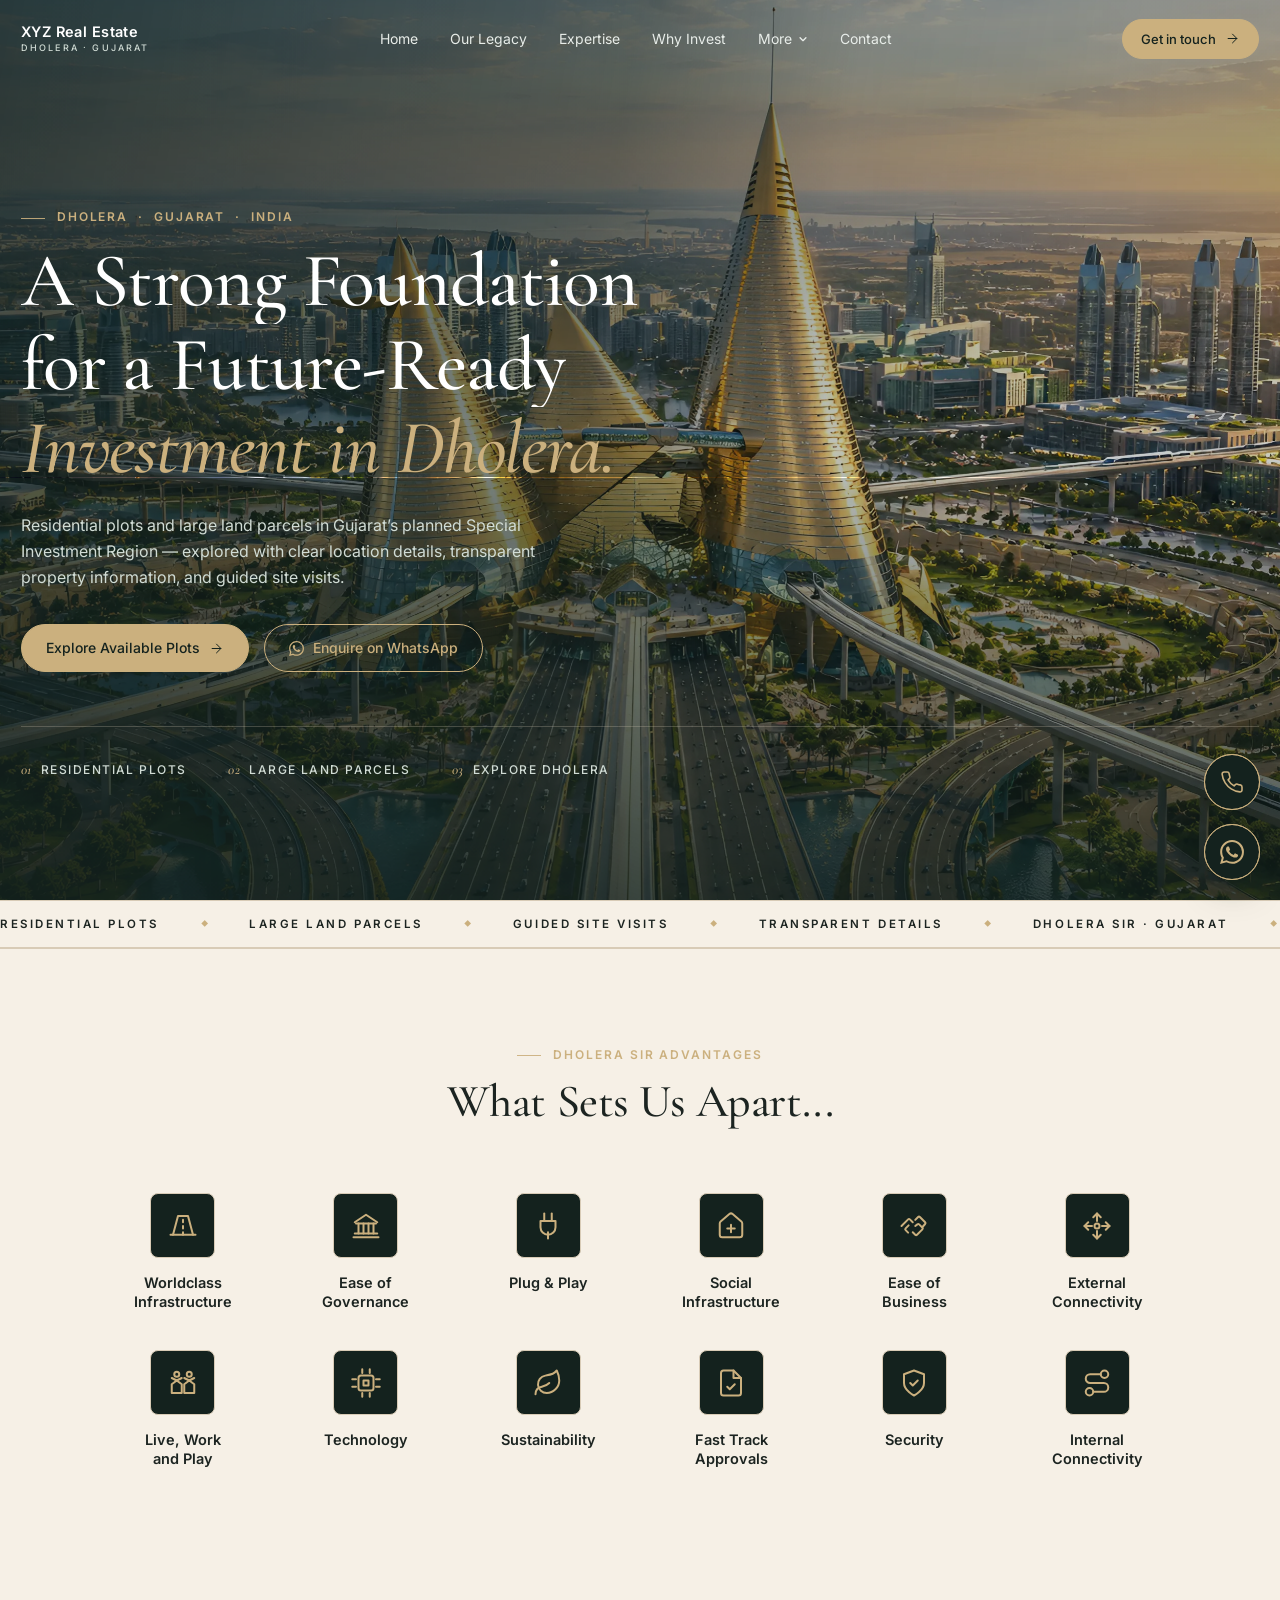
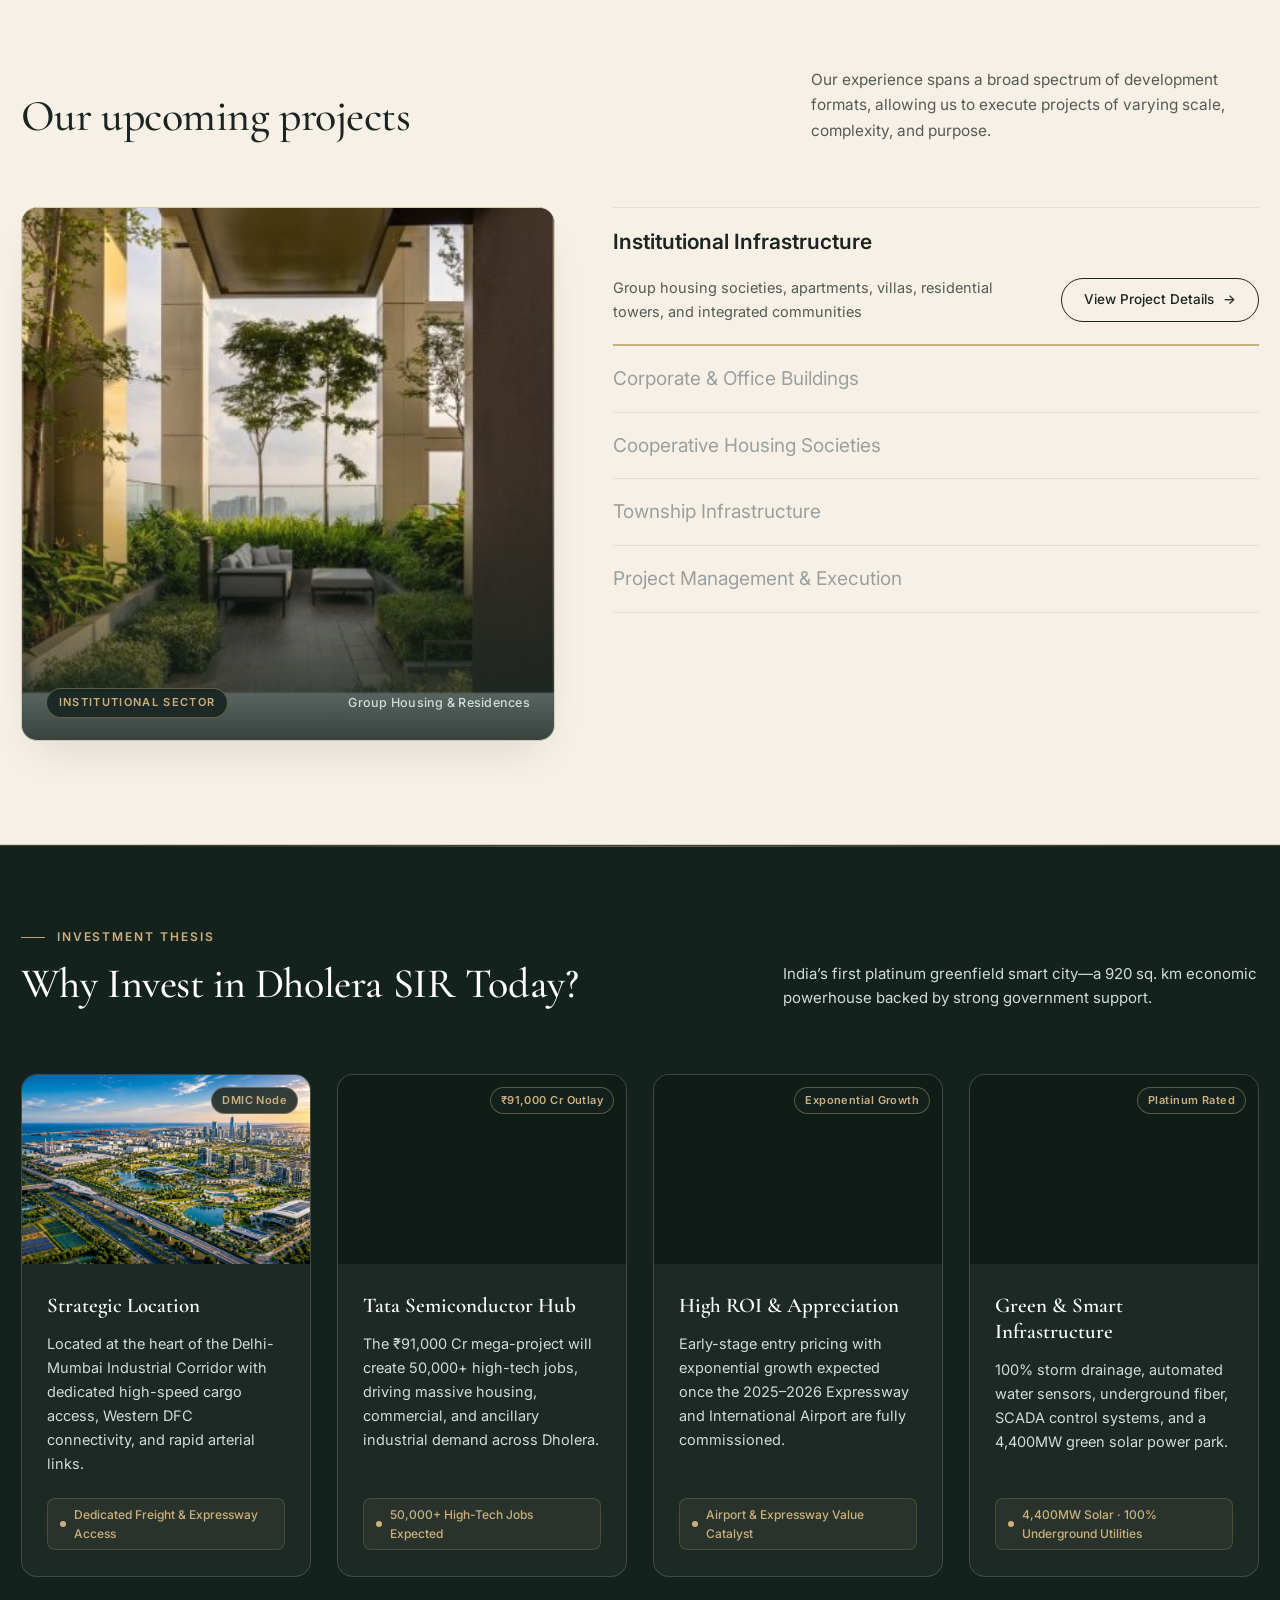
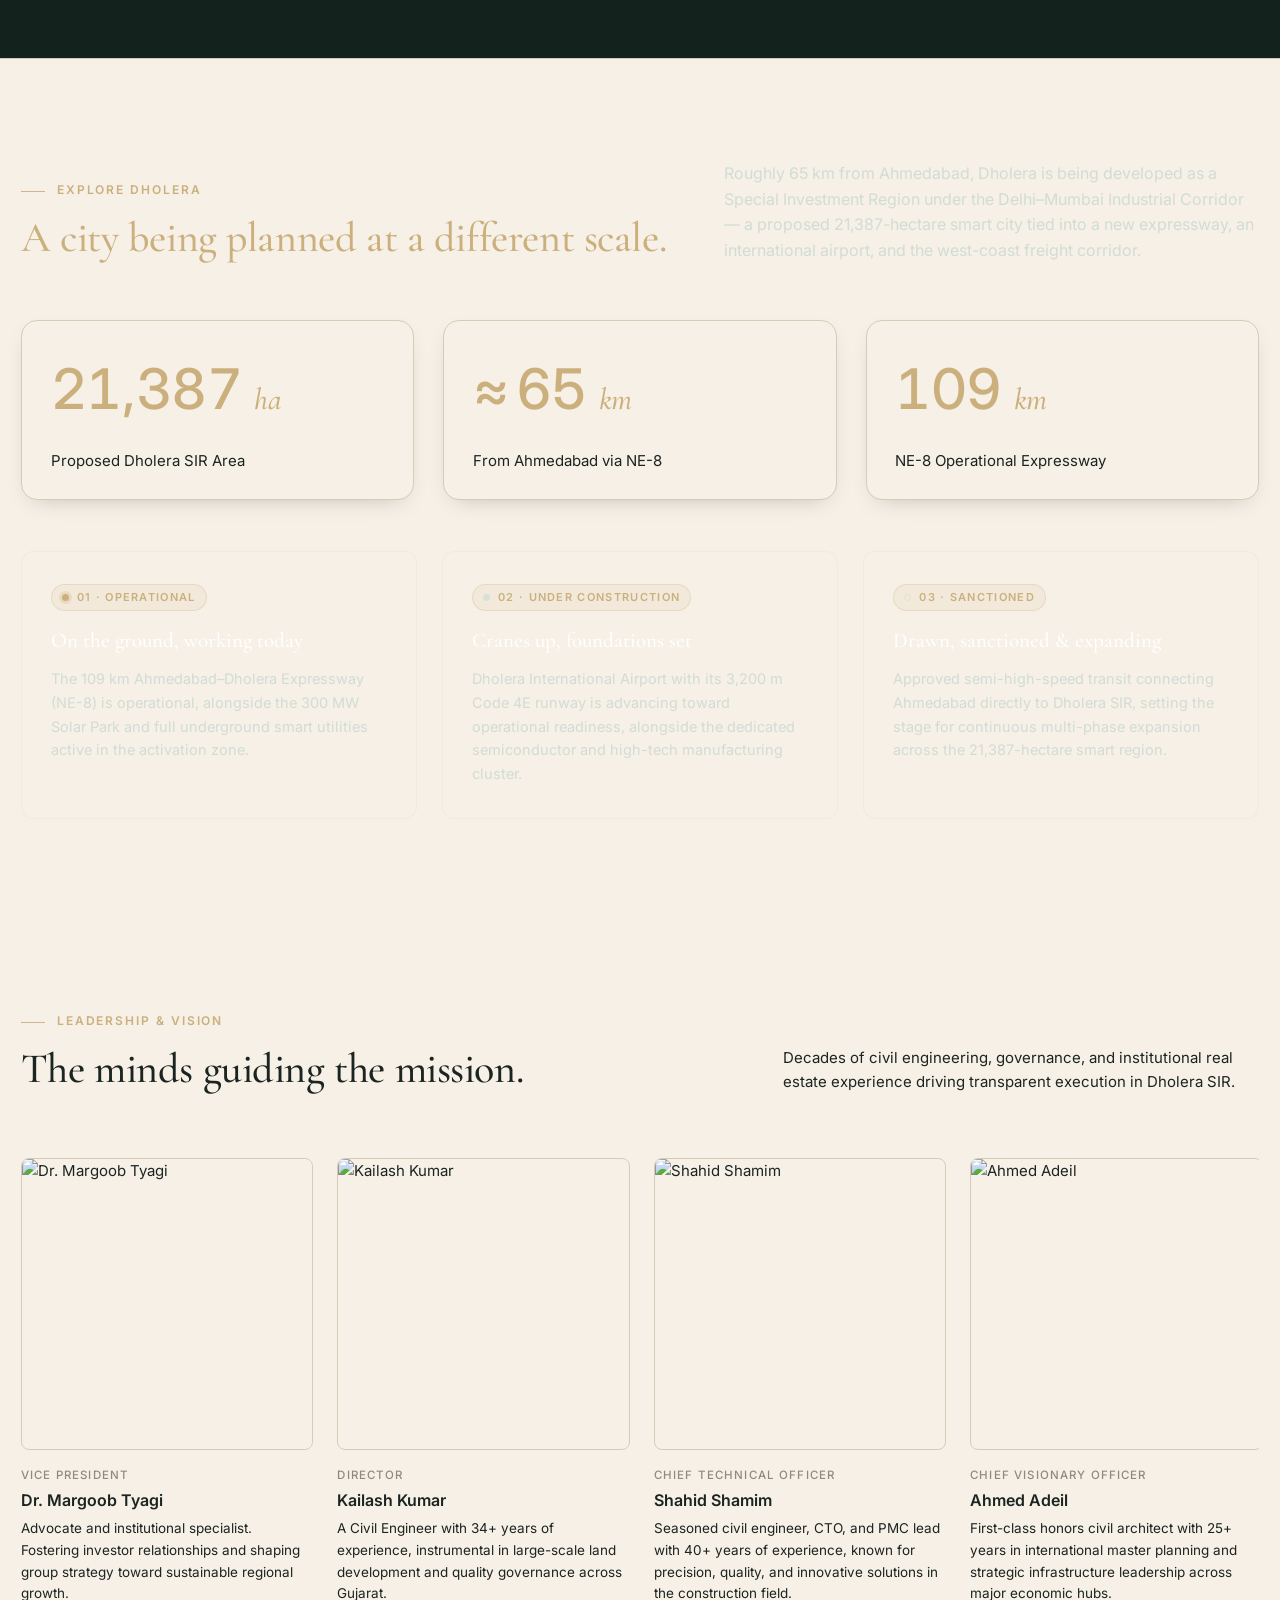
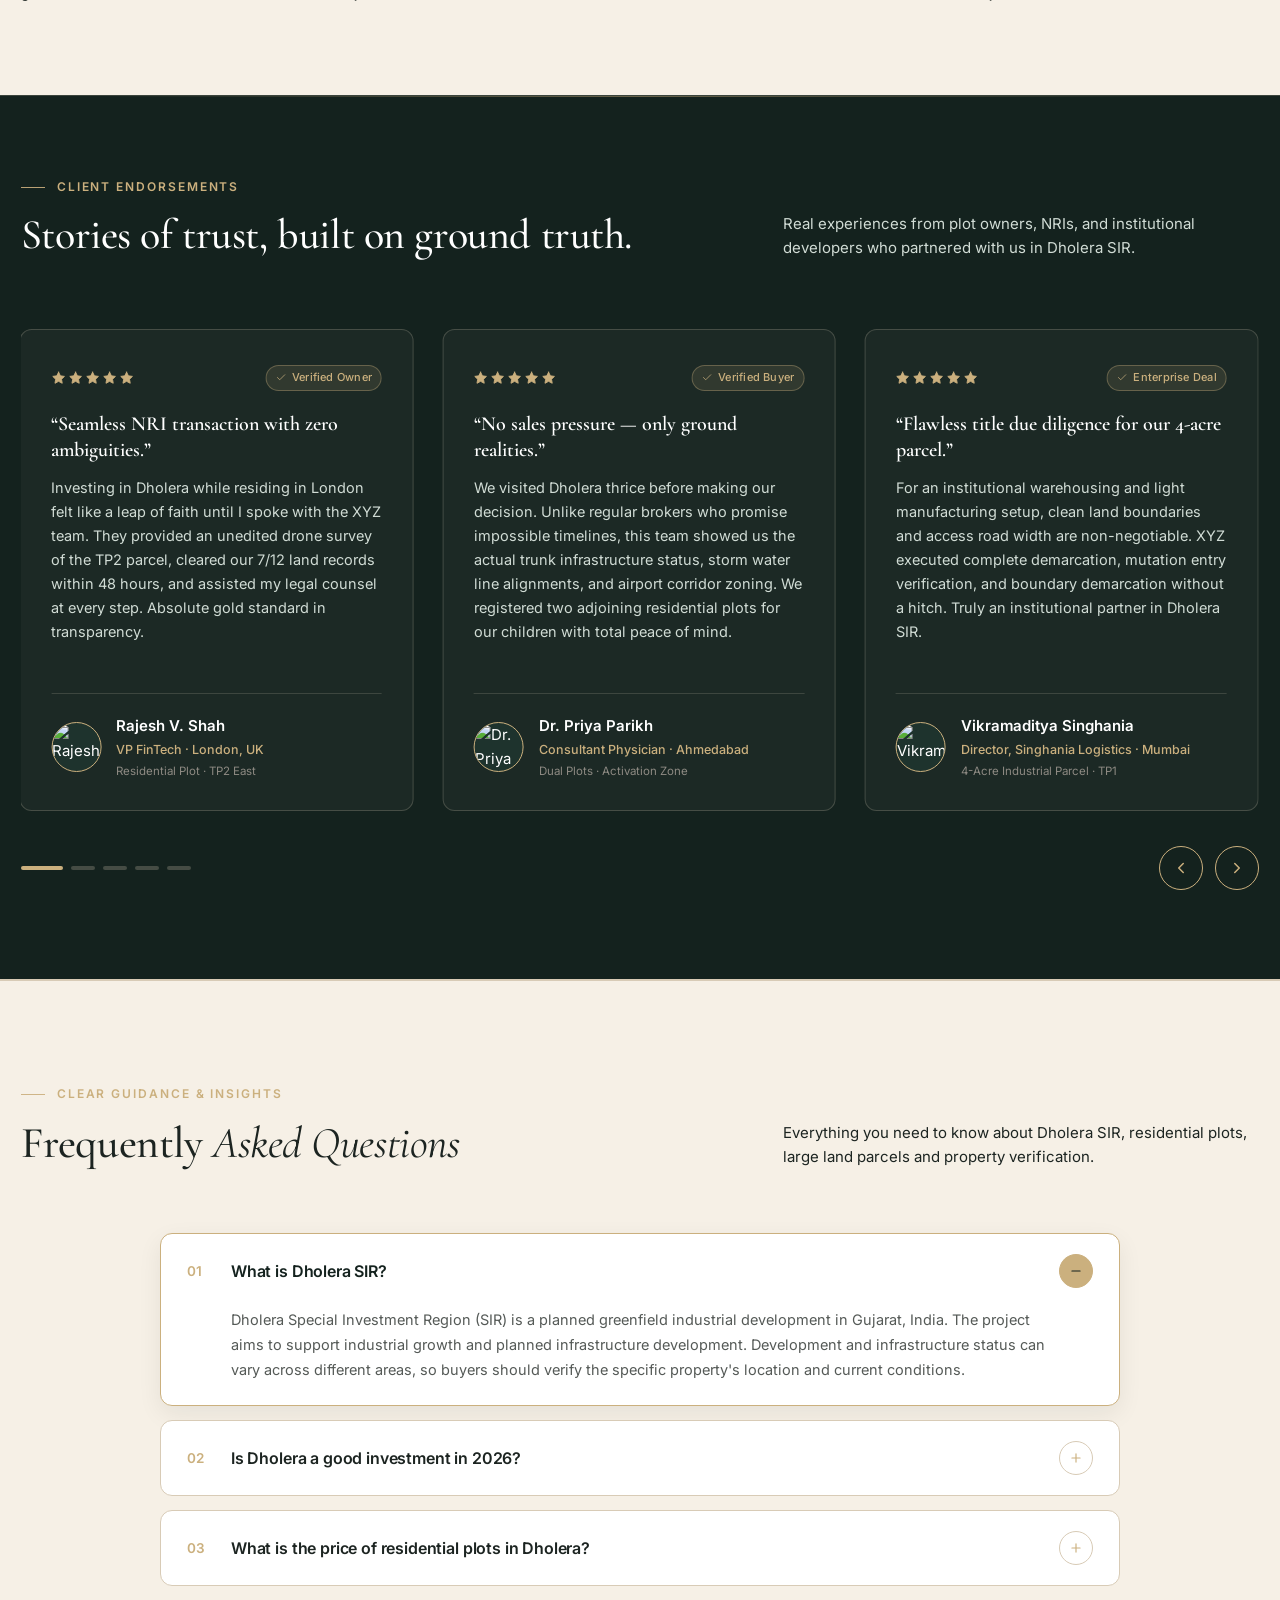
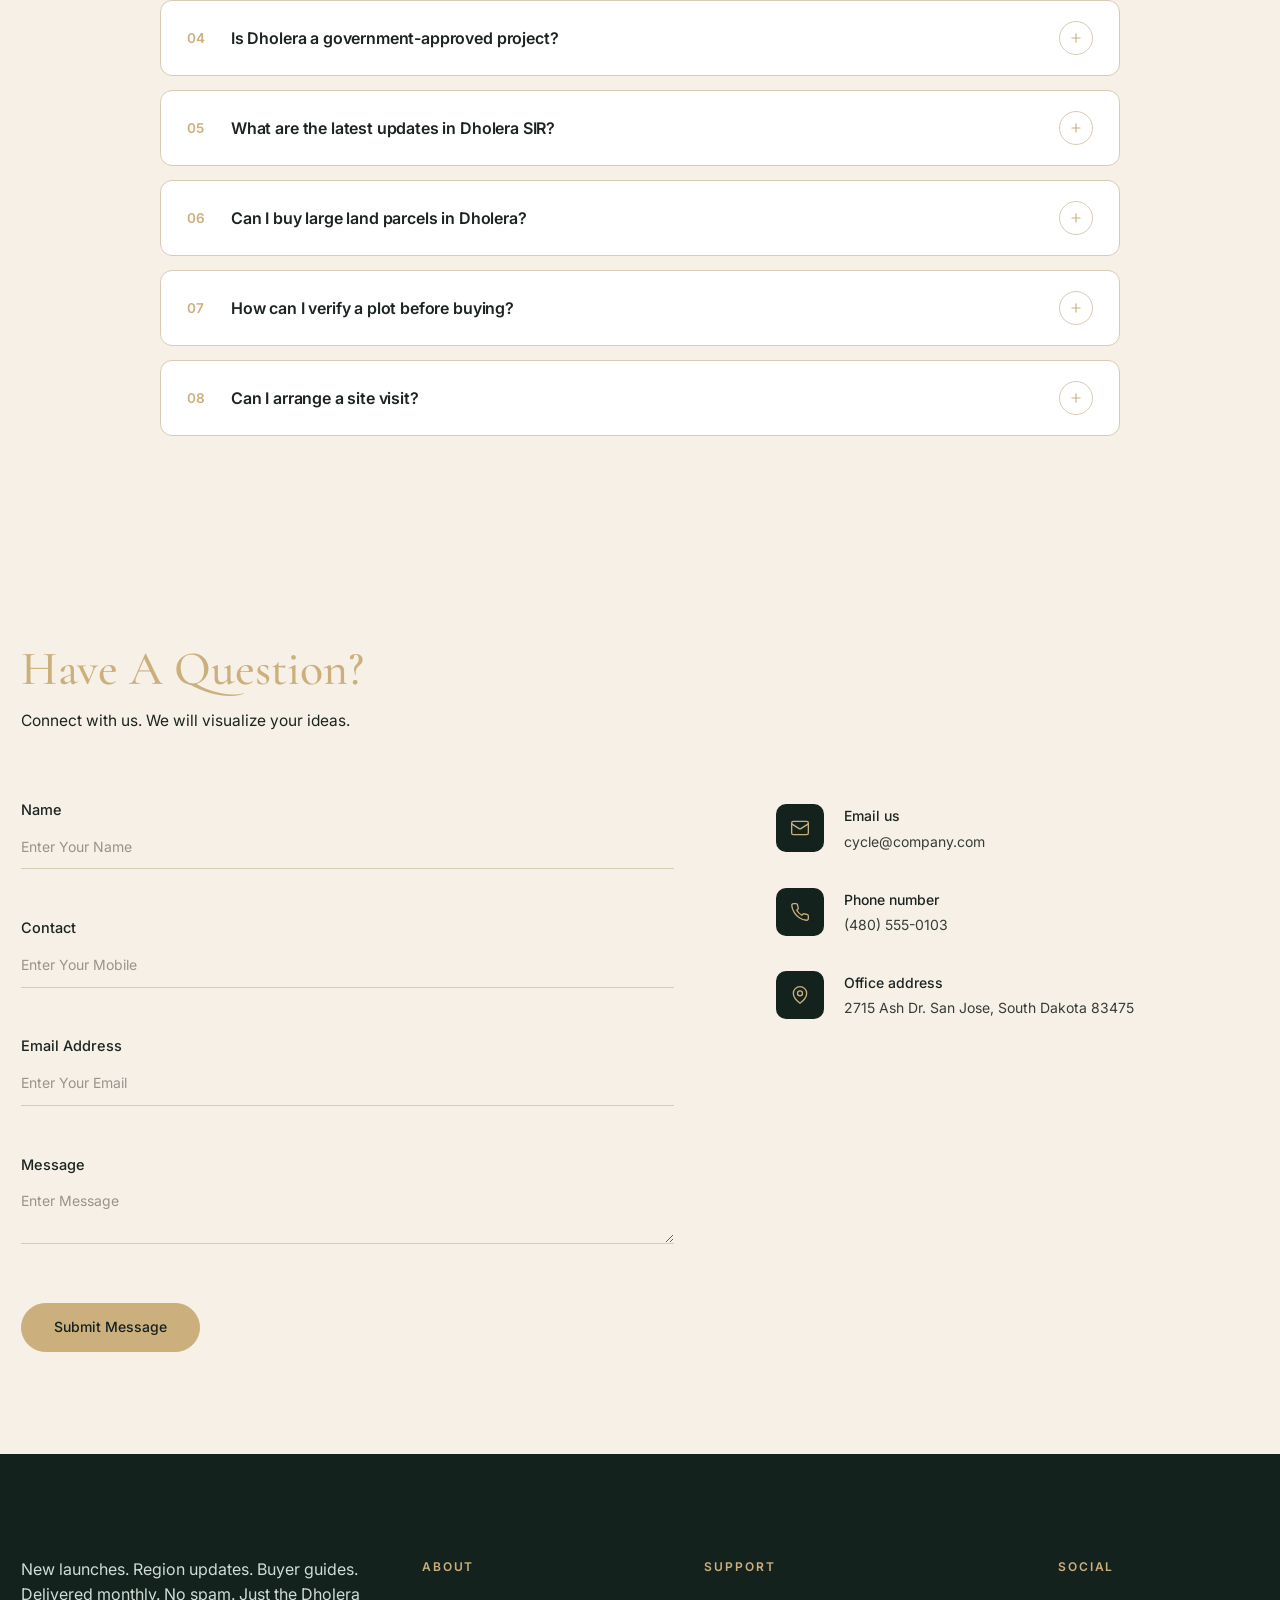
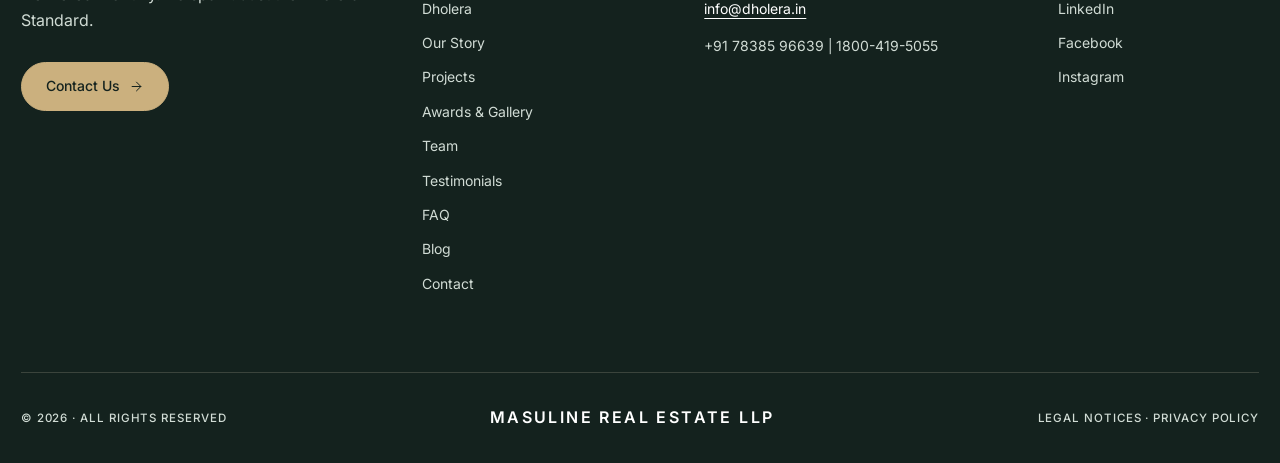
==== commit 2be4d53b: "DDEWDE" ====
--- a/index.html
+++ b/index.html
@@ -401,59 +401,6 @@
 
 
 
-    <section class="section section--ivory values" aria-labelledby="valuesTitle">
-      <div class="container">
-        <div class="section-head" data-reveal>
-          <div>
-            <p class="eyebrow">Our Approach</p>
-            <h2 class="display" id="valuesTitle">Clarity before commitment.</h2>
-          </div>
-          <p class="section-head__intro">
-            Land decisions are long and personal. We work the way a careful buyer would want —
-            open information, measured pace, no pressure.
-          </p>
-        </div>
-
-        <div class="value-grid">
-          <div class="value-item" data-reveal data-delay="0">
-            <span class="value-item__num" aria-hidden="true">01</span>
-            <span class="value-item__icon"><svg class="icon" aria-hidden="true">
-                <use href="#i-file-text" />
-              </svg></span>
-            <h3 class="value-item__title">Transparent Property Details</h3>
-            <p class="value-item__text">Area, location, land-use and pricing are discussed openly — at the enquiry
-              stage, not after.</p>
-          </div>
-          <div class="value-item" data-reveal data-delay="100">
-            <span class="value-item__num" aria-hidden="true">02</span>
-            <span class="value-item__icon"><svg class="icon" aria-hidden="true">
-                <use href="#i-map-pin" />
-              </svg></span>
-            <h3 class="value-item__title">Location Transparency</h3>
-            <p class="value-item__text">Maps, nearby landmarks and site photographs are shared for every plot we
-              represent.</p>
-          </div>
-          <div class="value-item" data-reveal data-delay="200">
-            <span class="value-item__num" aria-hidden="true">03</span>
-            <span class="value-item__icon"><svg class="icon" aria-hidden="true">
-                <use href="#i-route" />
-              </svg></span>
-            <h3 class="value-item__title">Guided Site Visits</h3>
-            <p class="value-item__text">Structured visits to Dholera with a clear itinerary and a single point of
-              contact.</p>
-          </div>
-          <div class="value-item" data-reveal data-delay="300">
-            <span class="value-item__num" aria-hidden="true">04</span>
-            <span class="value-item__icon"><svg class="icon" aria-hidden="true">
-                <use href="#i-users" />
-              </svg></span>
-            <h3 class="value-item__title">Buyer Assistance</h3>
-            <p class="value-item__text">Help at every step — from first enquiry through document review to next actions.
-            </p>
-          </div>
-        </div>
-      </div>
-    </section>
 
     <!-- ============================================================
          WHAT SETS US APART...  (DHOLERA SIR ADVANTAGES - 12 PILLARS)
@@ -632,187 +579,6 @@
 
 
 
-    <!-- ============================================================
-         EXPLORE OUR LEGACY (INTERACTIVE 4S SHOWCASE)
-         ============================================================ -->
-    <section class="section section--ivory legacy" id="legacy" aria-labelledby="legacyTitle">
-      <div class="container">
-        <!-- Split Section Header (Row Reverse matching requested layout) -->
-        <div class="legacy__head" data-reveal>
-          <div class="legacy__head-title-wrap">
-            <!-- <p class="eyebrow">Proven Institutional Track Record</p> -->
-            <h2 class="display legacy__title" id="legacyTitle">
-              Completed Projects
-            </h2>
-          </div>
-          <div class="legacy__head-intro-wrap">
-            <p class="legacy__subtitle">
-              We Didn't Just Build Homes. We Built the Buildings That Built India.
-            </p>
-          </div>
-        </div>
-
-        <!-- Interactive Showcase Grid -->
-        <div class="legacy__grid" id="legacyShowcase" role="region"
-          aria-label="Explore Our Legacy Interactive Showcase">
-
-          <!-- Left Column: Project Items Accordion / Tabs -->
-          <div class="legacy__list" role="tablist" aria-orientation="vertical">
-
-            <!-- Item 1 (Active by Default) -->
-            <article class="legacy-item is-active" data-legacy-index="1" role="tab" aria-selected="true" tabindex="0"
-              aria-controls="legacy-panel-1">
-              <button class="legacy-item__header" type="button" aria-expanded="true">
-                <span class="legacy-item__num">1.</span>
-                <span class="legacy-item__name">ABCD Building &amp; Central Business Hub</span>
-                <span class="legacy-item__tag">Completed</span>
-              </button>
-              <div class="legacy-item__body" id="legacy-panel-1">
-                <div class="legacy-item__inner">
-                  <p class="legacy-item__desc">
-                    Administrative &amp; operational command centre of Dholera SIR Activation Area, equipped to manage
-                    commercial activities and investor relations.
-                  </p>
-                  <div class="legacy-item__action">
-                    <a href="#contact" class="btn btn--outline-navy btn--sm legacy-item__btn">
-                      <span>View Project Details</span>
-                      <span class="btn__arrow" aria-hidden="true">&rarr;</span>
-                    </a>
-                  </div>
-                </div>
-              </div>
-              <div class="legacy-item__progress" aria-hidden="true"></div>
-            </article>
-
-            <!-- Item 2 -->
-            <article class="legacy-item" data-legacy-index="2" role="tab" aria-selected="false" tabindex="0"
-              aria-controls="legacy-panel-2">
-              <button class="legacy-item__header" type="button" aria-expanded="false">
-                <span class="legacy-item__num">2.</span>
-                <span class="legacy-item__name">Dholera Ultra Mega Solar Park</span>
-                <span class="legacy-item__tag">300 MW Commissioned</span>
-              </button>
-              <div class="legacy-item__body" id="legacy-panel-2">
-                <div class="legacy-item__inner">
-                  <p class="legacy-item__desc">
-                    India's landmark clean energy milestone. 300 MW capacity operational out of the planned 1,000 MW,
-                    supplying renewable power to industrial corridors.
-                  </p>
-                  <div class="legacy-item__action">
-                    <a href="#contact" class="btn btn--outline-navy btn--sm legacy-item__btn">
-                      <span>View Project Details</span>
-                      <span class="btn__arrow" aria-hidden="true">&rarr;</span>
-                    </a>
-                  </div>
-                </div>
-              </div>
-              <div class="legacy-item__progress" aria-hidden="true"></div>
-            </article>
-
-            <!-- Item 3 -->
-            <article class="legacy-item" data-legacy-index="3" role="tab" aria-selected="false" tabindex="0"
-              aria-controls="legacy-panel-3">
-              <button class="legacy-item__header" type="button" aria-expanded="false">
-                <span class="legacy-item__num">3.</span>
-                <span class="legacy-item__name">Activation Area Trunk Infrastructure (22.5 sq. km)</span>
-                <span class="legacy-item__tag">Core Works Completed</span>
-              </button>
-              <div class="legacy-item__body" id="legacy-panel-3">
-                <div class="legacy-item__inner">
-                  <p class="legacy-item__desc">
-                    Ready plug-and-play smart infrastructure featuring multi-lane roads, underground utilities, WTP,
-                    CETP, and uninterrupted power grids.
-                  </p>
-                  <div class="legacy-item__action">
-                    <a href="#contact" class="btn btn--outline-navy btn--sm legacy-item__btn">
-                      <span>View Project Details</span>
-                      <span class="btn__arrow" aria-hidden="true">&rarr;</span>
-                    </a>
-                  </div>
-                </div>
-              </div>
-              <div class="legacy-item__progress" aria-hidden="true"></div>
-            </article>
-
-            <!-- Item 4 -->
-            <article class="legacy-item" data-legacy-index="4" role="tab" aria-selected="false" tabindex="0"
-              aria-controls="legacy-panel-4">
-              <button class="legacy-item__header" type="button" aria-expanded="false">
-                <span class="legacy-item__num">4.</span>
-                <span class="legacy-item__name">Ahmedabad–Dholera 4-Lane Expressway</span>
-                <span class="legacy-item__tag">Operational</span>
-              </button>
-              <div class="legacy-item__body" id="legacy-panel-4">
-                <div class="legacy-item__inner">
-                  <p class="legacy-item__desc">
-                    High-speed access-controlled corridor cutting travel times drastically and linking Dholera SIR
-                    directly with Ahmedabad logistical corridors.
-                  </p>
-                  <div class="legacy-item__action">
-                    <a href="#contact" class="btn btn--outline-navy btn--sm legacy-item__btn">
-                      <span>View Project Details</span>
-                      <span class="btn__arrow" aria-hidden="true">&rarr;</span>
-                    </a>
-                  </div>
-                </div>
-              </div>
-              <div class="legacy-item__progress" aria-hidden="true"></div>
-            </article>
-
-          </div>
-
-          <!-- Right Column: Visual Stage (Image that changes with smooth crossfade) -->
-          <div class="legacy__media-stage" id="legacyMediaStage" aria-live="polite">
-
-            <div class="legacy__media-slide is-active" data-legacy-target="1">
-              <img
-                src="https://images.unsplash.com/photo-1486406146926-c627a92ad1ab?auto=format&amp;fit=crop&amp;w=1200&amp;q=80"
-                alt="ABCD Building Dholera SIR" width="1200" height="800" loading="eager" decoding="async" />
-              <div class="legacy__media-overlay"></div>
-              <div class="legacy__media-badge">
-                <span class="legacy__media-badge-tag">Completed</span>
-                <span class="legacy__media-badge-loc">ABCD Building &amp; Central Business Hub</span>
-              </div>
-            </div>
-
-            <div class="legacy__media-slide" data-legacy-target="2">
-              <img
-                src="https://images.unsplash.com/photo-1509391365360-2e959784a276?auto=format&amp;fit=crop&amp;w=1200&amp;q=80"
-                alt="Dholera Solar Park" width="1200" height="800" loading="lazy" decoding="async" />
-              <div class="legacy__media-overlay"></div>
-              <div class="legacy__media-badge">
-                <span class="legacy__media-badge-tag">300 MW Commissioned</span>
-                <span class="legacy__media-badge-loc">Dholera Ultra Mega Solar Park</span>
-              </div>
-            </div>
-
-            <div class="legacy__media-slide" data-legacy-target="3">
-              <img
-                src="https://images.unsplash.com/photo-1590496793929-36417d3117de?auto=format&amp;fit=crop&amp;w=1200&amp;q=80"
-                alt="Activation Area Infrastructure" width="1200" height="800" loading="lazy" decoding="async" />
-              <div class="legacy__media-overlay"></div>
-              <div class="legacy__media-badge">
-                <span class="legacy__media-badge-tag">Core Works Completed</span>
-                <span class="legacy__media-badge-loc">Activation Area Trunk Infrastructure (22.5 sq. km)</span>
-              </div>
-            </div>
-
-            <div class="legacy__media-slide" data-legacy-target="4">
-              <img
-                src="https://images.unsplash.com/photo-1506521781263-d8422e82f27a?auto=format&amp;fit=crop&amp;w=1200&amp;q=80"
-                alt="Ahmedabad Dholera Expressway" width="1200" height="800" loading="lazy" decoding="async" />
-              <div class="legacy__media-overlay"></div>
-              <div class="legacy__media-badge">
-                <span class="legacy__media-badge-tag">Operational</span>
-                <span class="legacy__media-badge-loc">Ahmedabad–Dholera 4-Lane Expressway</span>
-              </div>
-            </div>
-
-          </div>
-
-        </div>
-      </div>
-    </section>
 
     <!-- ============================================================
          CONSTRUCTION EXPERTISE ACROSS MULTIPLE SECTORS
@@ -824,7 +590,7 @@
           <div class="expertise__head-left">
             <!-- <p class="eyebrow">Comprehensive Capabilities</p> -->
             <h2 class="display expertise__title" id="expertiseTitle">
-              upcoming projects
+              Our upcoming projects
             </h2>
           </div>
           <div class="expertise__head-right">
@@ -1023,453 +789,11 @@
     <!-- ============================================================
          SLIDE-STYLE SHOWCASE  (7)
          ============================================================ -->
-    <section class="slider-section" id="sliderSection" aria-label="What you can explore" role="region"
-      aria-roledescription="carousel">
-      <div class="container slider-showcase" id="sliderShowcase">
-        <div class="slider-showcase__grid">
-
-          <!-- Left Column: Section Header + Slide Text Content -->
-          <div class="slider-showcase__content-col">
-            <!-- Section Header (matching reference layout) -->
-
-
-            <!-- Slide Texts (overlapping via CSS grid) -->
-            <div class="slider-showcase__slides-text" aria-live="polite">
-
-              <!-- Slide 1: Residential Plots -->
-              <article class="slider-slide-text is-active" data-slide="0" role="group" aria-roledescription="slide"
-                aria-label="1 of 3: Residential Plots">
-                <p class="eyebrow eyebrow--light">Chapter One</p>
-                <h3 class="slider-slide__title display"><span class="slider-slide__num">1.</span> Residential Plots</h3>
-                <p class="slider-slide__body">
-                  Explore available residential plot opportunities with location and property details &mdash;
-                  sizes, orientation and surroundings described plainly, so you know what you&rsquo;re considering.
-                </p>
-                <ul class="slider-slide__points">
-                  <li>Defined plot sizes for homes &amp; long-term planning</li>
-                  <li>Location, area and land-use shared upfront</li>
-                  <li>Site photographs with every shortlist</li>
-                </ul>
-                <div class="slider-slide__cta-wrap">
-                  <a class="slider-slide__cta" href="#residential-plots">
-                    <span>Explore residential plots</span>
-                    <svg class="icon" aria-hidden="true">
-                      <use href="#i-arrow-right" />
-                    </svg>
-                  </a>
-                </div>
-              </article>
-
-              <!-- Slide 2: Large Land Parcels -->
-              <article class="slider-slide-text" data-slide="1" role="group" aria-roledescription="slide"
-                aria-label="2 of 3: Large Land Parcels" aria-hidden="true">
-                <p class="eyebrow eyebrow--light">Chapter Two</p>
-                <h3 class="slider-slide__title display"><span class="slider-slide__num">2.</span> Large Land Parcels
-                </h3>
-                <p class="slider-slide__body">
-                  Discover larger land parcels with area, location, and land-use information &mdash; suited to
-                  developers, builders and long-horizon owners thinking in decades.
-                </p>
-                <ul class="slider-slide__points">
-                  <li>Multi-acre parcels with clear area figures</li>
-                  <li>Land-use and zoning information on request</li>
-                  <li>Boundary and access details explained honestly</li>
-                </ul>
-                <div class="slider-slide__cta-wrap">
-                  <a class="slider-slide__cta" href="#land-parcels">
-                    <span>Explore large parcels</span>
-                    <svg class="icon" aria-hidden="true">
-                      <use href="#i-arrow-right" />
-                    </svg>
-                  </a>
-                </div>
-              </article>
-
-
-              <!-- Slide 3: Explore Dholera -->
-              <article class="slider-slide-text" data-slide="2" role="group" aria-roledescription="slide"
-                aria-label="3 of 3: Explore Dholera" aria-hidden="true">
-                <p class="eyebrow eyebrow--light">Chapter Three</p>
-                <h3 class="slider-slide__title display"><span class="slider-slide__num">3.</span> Explore Dholera</h3>
-                <p class="slider-slide__body">
-                  Understand the location, connectivity, and verified development information &mdash; what is
-                  operational, what is under construction, and what is still planned. Separately and clearly.
-                </p>
-                <ul class="slider-slide__points">
-                  <li>Expressway, airport and rail status &mdash; with sources</li>
-                  <li>Operational vs. planned infrastructure, separated</li>
-                  <li>Ground truth through a guided site visit</li>
-                </ul>
-                <div class="slider-slide__cta-wrap">
-                  <a class="slider-slide__cta" href="#dholera">
-                    <span>Explore Dholera</span>
-                    <svg class="icon" aria-hidden="true">
-                      <use href="#i-arrow-right" />
-                    </svg>
-                  </a>
-                </div>
-              </article>
-
-            </div>
-          </div>
-
-          <!-- Right Column: Slide Media (Images) & Navigation Controls -->
-          <div class="slider-showcase__media-col">
-            <div class="slider-showcase__media-wrap">
-
-              <!-- Media 1 -->
-              <div class="slider-slide-media is-active" data-slide="0" aria-hidden="false">
-                <img src="assets/a1.jpg" alt="Dholera Residential Plots — Chapter One" width="1200" height="900"
-                  loading="lazy" decoding="async" />
-              </div>
-
-              <!-- Media 2 -->
-              <div class="slider-slide-media" data-slide="1" aria-hidden="true">
-                <img src="assets/a2.jpg" alt="Dholera Large Land Parcels — Chapter Two" width="1200" height="900"
-                  loading="lazy" decoding="async" />
-              </div>
-
-              <!-- Media 3 -->
-              <div class="slider-slide-media" data-slide="2" aria-hidden="true">
-                <img
-                  src="https://images.pexels.com/photos/31468393/pexels-photo-31468393.jpeg?auto=compress&cs=tinysrgb&fit=crop&w=1200&h=900"
-                  alt="Aerial view of a modern highway interchange — placeholder for Dholera connectivity photography"
-                  width="1200" height="900" loading="lazy" decoding="async" />
-              </div>
-
-            </div>
-
-            <!-- Slide Navigation Arrows (Aligned below image at bottom right) -->
-            <div class="slider-showcase__nav">
-              <button type="button" class="slider-nav-btn slider-nav-btn--prev" aria-label="Previous slide"
-                title="Previous slide">
-                <svg class="icon" viewBox="0 0 24 24" aria-hidden="true">
-                  <path d="M15 18l-6-6 6-6" fill="none" stroke="currentColor" stroke-width="2" stroke-linecap="round"
-                    stroke-linejoin="round" />
-                </svg>
-              </button>
-              <button type="button" class="slider-nav-btn slider-nav-btn--next" aria-label="Next slide"
-                title="Next slide">
-                <svg class="icon" viewBox="0 0 24 24" aria-hidden="true">
-                  <path d="M9 18l6-6-6-6" fill="none" stroke="currentColor" stroke-width="2" stroke-linecap="round"
-                    stroke-linejoin="round" />
-                </svg>
-              </button>
-            </div>
-          </div>
-
-        </div>
-      </div>
-    </section>
 
     <!-- ============================================================
          LEADERSHIP & ADVISORY — AUTO-SCROLL CAROUSEL (7B)
          ============================================================ -->
-    <section class="section section--ivory leadership" id="leadership" aria-labelledby="leadershipTitle">
-      <div class="container">
-        <div class="section-head" data-reveal>
-          <div>
-            <p class="eyebrow">Leadership &amp; Vision</p>
-            <h2 class="display" id="leadershipTitle">The minds guiding the mission.</h2>
-          </div>
-          <p class="section-head__intro">
-            Decades of civil engineering, governance, and institutional real estate experience driving transparent
-            execution in Dholera SIR.
-          </p>
-        </div>
-      </div>
-
-      <!-- Marquee Carousel Track (Right-to-Left Auto Animation) -->
-      <div class="container leadership__container">
-        <div class="leadership__marquee" aria-label="Leadership team members" role="region" tabindex="0">
-          <div class="leadership__track">
-
-            <!-- Set 1 -->
-            <div class="leadership__group">
-
-              <!-- Card 1 -->
-              <article class="leadership-card">
-                <div class="leadership-card__media">
-                  <img
-                    src="https://images.pexels.com/photos/2182970/pexels-photo-2182970.jpeg?auto=compress&cs=tinysrgb&fit=crop&w=600&h=600"
-                    alt="Dr. Margoob Tyagi" width="600" height="600" loading="lazy" decoding="async" />
-                </div>
-                <div class="leadership-card__content">
-                  <p class="leadership-card__role">Vice President</p>
-                  <h3 class="leadership-card__name">Dr. Margoob Tyagi</h3>
-                  <p class="leadership-card__bio">
-                    Advocate and institutional specialist. Fostering investor relationships and shaping group strategy
-                    toward sustainable regional growth.
-                  </p>
-                </div>
-              </article>
-
-              <!-- Card 2 -->
-              <article class="leadership-card">
-                <div class="leadership-card__media">
-                  <img
-                    src="https://images.pexels.com/photos/2379004/pexels-photo-2379004.jpeg?auto=compress&cs=tinysrgb&fit=crop&w=600&h=600"
-                    alt="Kailash Kumar" width="600" height="600" loading="lazy" decoding="async" />
-                </div>
-                <div class="leadership-card__content">
-                  <p class="leadership-card__role">Director</p>
-                  <h3 class="leadership-card__name">Kailash Kumar</h3>
-                  <p class="leadership-card__bio">
-                    A Civil Engineer with 34+ years of experience, instrumental in large-scale land development and
-                    quality governance across Gujarat.
-                  </p>
-                </div>
-              </article>
-
-              <!-- Card 3 -->
-              <article class="leadership-card">
-                <div class="leadership-card__media">
-                  <img
-                    src="https://images.pexels.com/photos/3785079/pexels-photo-3785079.jpeg?auto=compress&cs=tinysrgb&fit=crop&w=600&h=600"
-                    alt="Shahid Shamim" width="600" height="600" loading="lazy" decoding="async" />
-                </div>
-                <div class="leadership-card__content">
-                  <p class="leadership-card__role">Chief Technical Officer</p>
-                  <h3 class="leadership-card__name">Shahid Shamim</h3>
-                  <p class="leadership-card__bio">
-                    Seasoned civil engineer, CTO, and PMC lead with 40+ years of experience, known for precision,
-                    quality, and innovative solutions in the construction field.
-                  </p>
-                </div>
-              </article>
-
-              <!-- Card 4 -->
-              <article class="leadership-card">
-                <div class="leadership-card__media">
-                  <img
-                    src="https://images.pexels.com/photos/3778876/pexels-photo-3778876.jpeg?auto=compress&cs=tinysrgb&fit=crop&w=600&h=600"
-                    alt="Ahmed Adeil" width="600" height="600" loading="lazy" decoding="async" />
-                </div>
-                <div class="leadership-card__content">
-                  <p class="leadership-card__role">Chief Visionary Officer</p>
-                  <h3 class="leadership-card__name">Ahmed Adeil</h3>
-                  <p class="leadership-card__bio">
-                    First-class honors civil architect with 25+ years in international master planning and strategic
-                    infrastructure leadership across major economic hubs.
-                  </p>
-                </div>
-              </article>
-
-              <!-- Card 5 -->
-              <article class="leadership-card">
-                <div class="leadership-card__media">
-                  <img
-                    src="https://images.pexels.com/photos/2182974/pexels-photo-2182974.jpeg?auto=compress&cs=tinysrgb&fit=crop&w=600&h=600"
-                    alt="Vikramaditya Shah" width="600" height="600" loading="lazy" decoding="async" />
-                </div>
-                <div class="leadership-card__content">
-                  <p class="leadership-card__role">Managing Director</p>
-                  <h3 class="leadership-card__name">Vikramaditya Shah</h3>
-                  <p class="leadership-card__bio">
-                    Strategic leader with two decades of capital advisory and land acquisition experience in
-                    Gujarat&rsquo;s high-growth industrial nodes.
-                  </p>
-                </div>
-              </article>
-
-              <!-- Card 6 -->
-              <article class="leadership-card">
-                <div class="leadership-card__media">
-                  <img
-                    src="https://images.pexels.com/photos/1181686/pexels-photo-1181686.jpeg?auto=compress&cs=tinysrgb&fit=crop&w=600&h=600"
-                    alt="Rajeshwari Iyer" width="600" height="600" loading="lazy" decoding="async" />
-                </div>
-                <div class="leadership-card__content">
-                  <p class="leadership-card__role">Senior Vice President — Zoning</p>
-                  <h3 class="leadership-card__name">Rajeshwari Iyer</h3>
-                  <p class="leadership-card__bio">
-                    Specialist in urban planning, zoning compliance, and government liaising with an unblemished record
-                    in clear-title documentation.
-                  </p>
-                </div>
-              </article>
-
-              <!-- Card 7 -->
-              <article class="leadership-card">
-                <div class="leadership-card__media">
-                  <img
-                    src="https://images.pexels.com/photos/3777943/pexels-photo-3777943.jpeg?auto=compress&cs=tinysrgb&fit=crop&w=600&h=600"
-                    alt="Farhan Qureshi" width="600" height="600" loading="lazy" decoding="async" />
-                </div>
-                <div class="leadership-card__content">
-                  <p class="leadership-card__role">Head of Planning &amp; Survey</p>
-                  <h3 class="leadership-card__name">Farhan Qureshi</h3>
-                  <p class="leadership-card__bio">
-                    Overseeing parcel due diligence, cadastral surveys, and feasibility analysis for residential and
-                    institutional layouts.
-                  </p>
-                </div>
-              </article>
-
-              <!-- Card 8 -->
-              <article class="leadership-card">
-                <div class="leadership-card__media">
-                  <img
-                    src="https://images.pexels.com/photos/1181690/pexels-photo-1181690.jpeg?auto=compress&cs=tinysrgb&fit=crop&w=600&h=600"
-                    alt="Ananya Deshmukh" width="600" height="600" loading="lazy" decoding="async" />
-                </div>
-                <div class="leadership-card__content">
-                  <p class="leadership-card__role">Legal &amp; Compliance Director</p>
-                  <h3 class="leadership-card__name">Ananya Deshmukh</h3>
-                  <p class="leadership-card__bio">
-                    Senior corporate legal counsel specializing in RERA guidelines, agricultural conversions, and
-                    transparent property transfers.
-                  </p>
-                </div>
-              </article>
-
-            </div>
-
-            <!-- Set 2 (Duplicate for seamless infinite right-to-left loop) -->
-            <div class="leadership__group" aria-hidden="true">
-
-              <!-- Card 1 Duplicate -->
-              <article class="leadership-card">
-                <div class="leadership-card__media">
-                  <img
-                    src="https://images.pexels.com/photos/2182970/pexels-photo-2182970.jpeg?auto=compress&cs=tinysrgb&fit=crop&w=600&h=600"
-                    alt="" width="600" height="600" loading="lazy" decoding="async" />
-                </div>
-                <div class="leadership-card__content">
-                  <p class="leadership-card__role">Vice President</p>
-                  <h3 class="leadership-card__name">Dr. Margoob Tyagi</h3>
-                  <p class="leadership-card__bio">
-                    Advocate and institutional specialist. Fostering investor relationships and shaping group strategy
-                    toward sustainable regional growth.
-                  </p>
-                </div>
-              </article>
-
-              <!-- Card 2 Duplicate -->
-              <article class="leadership-card">
-                <div class="leadership-card__media">
-                  <img
-                    src="https://images.pexels.com/photos/2379004/pexels-photo-2379004.jpeg?auto=compress&cs=tinysrgb&fit=crop&w=600&h=600"
-                    alt="" width="600" height="600" loading="lazy" decoding="async" />
-                </div>
-                <div class="leadership-card__content">
-                  <p class="leadership-card__role">Director</p>
-                  <h3 class="leadership-card__name">Kailash Kumar</h3>
-                  <p class="leadership-card__bio">
-                    A Civil Engineer with 34+ years of experience, instrumental in large-scale land development and
-                    quality governance across Gujarat.
-                  </p>
-                </div>
-              </article>
-
-              <!-- Card 3 Duplicate -->
-              <article class="leadership-card">
-                <div class="leadership-card__media">
-                  <img
-                    src="https://images.pexels.com/photos/3785079/pexels-photo-3785079.jpeg?auto=compress&cs=tinysrgb&fit=crop&w=600&h=600"
-                    alt="" width="600" height="600" loading="lazy" decoding="async" />
-                </div>
-                <div class="leadership-card__content">
-                  <p class="leadership-card__role">Chief Technical Officer</p>
-                  <h3 class="leadership-card__name">Shahid Shamim</h3>
-                  <p class="leadership-card__bio">
-                    Seasoned civil engineer, CTO, and PMC lead with 40+ years of experience, known for precision,
-                    quality, and innovative solutions in the construction field.
-                  </p>
-                </div>
-              </article>
-
-              <!-- Card 4 Duplicate -->
-              <article class="leadership-card">
-                <div class="leadership-card__media">
-                  <img
-                    src="https://images.pexels.com/photos/3778876/pexels-photo-3778876.jpeg?auto=compress&cs=tinysrgb&fit=crop&w=600&h=600"
-                    alt="" width="600" height="600" loading="lazy" decoding="async" />
-                </div>
-                <div class="leadership-card__content">
-                  <p class="leadership-card__role">Chief Visionary Officer</p>
-                  <h3 class="leadership-card__name">Ahmed Adeil</h3>
-                  <p class="leadership-card__bio">
-                    First-class honors civil architect with 25+ years in international master planning and strategic
-                    infrastructure leadership across major economic hubs.
-                  </p>
-                </div>
-              </article>
-
-              <!-- Card 5 Duplicate -->
-              <article class="leadership-card">
-                <div class="leadership-card__media">
-                  <img
-                    src="https://images.pexels.com/photos/2182974/pexels-photo-2182974.jpeg?auto=compress&cs=tinysrgb&fit=crop&w=600&h=600"
-                    alt="" width="600" height="600" loading="lazy" decoding="async" />
-                </div>
-                <div class="leadership-card__content">
-                  <p class="leadership-card__role">Managing Director</p>
-                  <h3 class="leadership-card__name">Vikramaditya Shah</h3>
-                  <p class="leadership-card__bio">
-                    Strategic leader with two decades of capital advisory and land acquisition experience in
-                    Gujarat&rsquo;s high-growth industrial nodes.
-                  </p>
-                </div>
-              </article>
-
-              <!-- Card 6 Duplicate -->
-              <article class="leadership-card">
-                <div class="leadership-card__media">
-                  <img
-                    src="https://images.pexels.com/photos/1181686/pexels-photo-1181686.jpeg?auto=compress&cs=tinysrgb&fit=crop&w=600&h=600"
-                    alt="" width="600" height="600" loading="lazy" decoding="async" />
-                </div>
-                <div class="leadership-card__content">
-                  <p class="leadership-card__role">Senior Vice President — Zoning</p>
-                  <h3 class="leadership-card__name">Rajeshwari Iyer</h3>
-                  <p class="leadership-card__bio">
-                    Specialist in urban planning, zoning compliance, and government liaising with an unblemished record
-                    in clear-title documentation.
-                  </p>
-                </div>
-              </article>
-
-              <!-- Card 7 Duplicate -->
-              <article class="leadership-card">
-                <div class="leadership-card__media">
-                  <img
-                    src="https://images.pexels.com/photos/3777943/pexels-photo-3777943.jpeg?auto=compress&cs=tinysrgb&fit=crop&w=600&h=600"
-                    alt="" width="600" height="600" loading="lazy" decoding="async" />
-                </div>
-                <div class="leadership-card__content">
-                  <p class="leadership-card__role">Head of Planning &amp; Survey</p>
-                  <h3 class="leadership-card__name">Farhan Qureshi</h3>
-                  <p class="leadership-card__bio">
-                    Overseeing parcel due diligence, cadastral surveys, and feasibility analysis for residential and
-                    institutional layouts.
-                  </p>
-                </div>
-              </article>
-
-              <!-- Card 8 Duplicate -->
-              <article class="leadership-card">
-                <div class="leadership-card__media">
-                  <img
-                    src="https://images.pexels.com/photos/1181690/pexels-photo-1181690.jpeg?auto=compress&cs=tinysrgb&fit=crop&w=600&h=600"
-                    alt="" width="600" height="600" loading="lazy" decoding="async" />
-                </div>
-                <div class="leadership-card__content">
-                  <p class="leadership-card__role">Legal &amp; Compliance Director</p>
-                  <h3 class="leadership-card__name">Ananya Deshmukh</h3>
-                  <p class="leadership-card__bio">
-                    Senior corporate legal counsel specializing in RERA guidelines, agricultural conversions, and
-                    transparent property transfers.
-                  </p>
-                </div>
-              </article>
-
-            </div>
-
-          </div>
-        </div>
-      </div>
-    </section>
+
 
 
 
@@ -1589,257 +913,20 @@
 
         </div>
 
-        <!-- Bottom Line Callout Banner -->
-        <div class="invest-bottom-line" data-reveal data-delay="350">
-          <div class="invest-bottom-line__content">
-            <div class="invest-bottom-line__badge">
-              <span class="bottom-line-star" aria-hidden="true">&#9733;</span>
-              <span>Bottom Line</span>
-            </div>
-            <p class="invest-bottom-line__text">
-              Secure early-stage pricing in India&rsquo;s most advanced smart city before the 2025 infrastructure boom.
-            </p>
-          </div>
-          <div class="invest-bottom-line__cta">
-            <a class="btn btn--gold" href="#opportunities">
-              <span>Explore Available Plots</span>
-              <svg class="icon" aria-hidden="true">
-                <use href="#i-arrow-right" />
-              </svg>
-            </a>
-          </div>
-        </div>
 
       </div>
     </section>
 
-    <!-- ============================================================
-         FEATURED OPPORTUNITIES  (D)
-         ============================================================ -->
-    <section class="section section--ivorysoft featured" id="opportunities" aria-labelledby="featuredTitle">
-      <div class="container">
-        <div class="section-head" data-reveal>
-          <div>
-            <p class="eyebrow">Featured Opportunities</p>
-            <h2 class="display" id="featuredTitle">Land, presented plainly.</h2>
-          </div>
-          <p class="section-head__intro">
-            Two ways to look at Dholera land — defined residential plots, or substantial parcels
-            for builders and long-horizon owners.
-          </p>
-        </div>
-
-        <!-- RESIDENTIAL PLOTS -->
-        <div class="category-block" id="residential-plots">
-          <div class="category-block__head" data-reveal>
-            <div>
-              <h3 class="category-block__title display">Residential Plots</h3>
-              <p class="category-block__sub">Defined plot sizes for homes and long-term planning.</p>
-            </div>
-            <a class="link-arrow" href="https://wa.me/91XXXXXXXXXX" target="_blank" rel="noopener"
-              data-wa="residential">
-              <span>Enquire about plots</span> <svg class="icon" aria-hidden="true">
-                <use href="#i-arrow-up-right" />
-              </svg>
-            </a>
-          </div>
-
-          <div class="property-grid">
-            <!-- Listing R1 -->
-            <article class="property-card" data-reveal data-delay="0">
-              <div class="property-card__media">
-                <!-- PLACEHOLDER: replace with assets/plot-r1.jpg -->
-                <img
-                  src="https://images.pexels.com/photos/31639625/pexels-photo-31639625.jpeg?auto=compress&cs=tinysrgb&fit=crop&w=960&h=720"
-                  alt="Open farmland under a clear sunrise sky — placeholder for residential plot R1" width="960"
-                  height="720" loading="lazy" decoding="async" />
-                <span class="chip chip--sample">Sample</span>
-                <span class="chip chip--category">Residential</span>
-              </div>
-              <div class="property-card__body">
-                <h4 class="property-card__name">Residential Plot — R1</h4>
-                <p class="property-card__loc"><svg class="icon" aria-hidden="true">
-                    <use href="#i-map-pin" />
-                  </svg>Dholera SIR · Kheda District</p>
-                <ul class="property-card__specs">
-                  <li><span>Area</span>2,400 sq ft (223 m²)</li>
-                  <li><span>Land use</span>Residential</li>
-                  <li><span>Documents</span>Shared on enquiry</li>
-                </ul>
-                <div class="property-card__price"><span class="property-card__price-label">Price</span><span
-                    class="property-card__price-value">Request Price</span></div>
-                <div class="property-card__actions">
-                  <button class="link-arrow" type="button" data-listing="r1">
-                    <span>View Details</span> <svg class="icon" aria-hidden="true">
-                      <use href="#i-arrow-right" />
-                    </svg>
-                  </button>
-                  <a class="btn btn--outline-navy btn--sm" href="https://wa.me/91XXXXXXXXXX" target="_blank"
-                    rel="noopener" data-wa-listing="Residential Plot — R1">
-                    <svg class="icon" aria-hidden="true">
-                      <use href="#i-whatsapp" />
-                    </svg><span>Request Information</span>
-                  </a>
-                </div>
-              </div>
-            </article>
-
-            <!-- Listing R2 -->
-            <article class="property-card" data-reveal data-delay="120">
-              <div class="property-card__media">
-                <!-- PLACEHOLDER: replace with assets/plot-r2.jpg -->
-                <img
-                  src="https://images.pexels.com/photos/3127158/pexels-photo-3127158.jpeg?auto=compress&cs=tinysrgb&fit=crop&w=960&h=720"
-                  alt="Countryside fields at golden sunset — placeholder for residential plot R2" width="960"
-                  height="720" loading="lazy" decoding="async" />
-                <span class="chip chip--sample">Sample</span>
-                <span class="chip chip--category">Residential</span>
-              </div>
-              <div class="property-card__body">
-                <h4 class="property-card__name">Residential Plot — R2</h4>
-                <p class="property-card__loc"><svg class="icon" aria-hidden="true">
-                    <use href="#i-map-pin" />
-                  </svg>Dholera SIR · Kheda District</p>
-                <ul class="property-card__specs">
-                  <li><span>Area</span>3,600 sq ft (334 m²)</li>
-                  <li><span>Land use</span>Residential</li>
-                  <li><span>Documents</span>Shared on enquiry</li>
-                </ul>
-                <div class="property-card__price"><span class="property-card__price-label">Price</span><span
-                    class="property-card__price-value">Request Price</span></div>
-                <div class="property-card__actions">
-                  <button class="link-arrow" type="button" data-listing="r2">
-                    <span>View Details</span> <svg class="icon" aria-hidden="true">
-                      <use href="#i-arrow-right" />
-                    </svg>
-                  </button>
-                  <a class="btn btn--outline-navy btn--sm" href="https://wa.me/91XXXXXXXXXX" target="_blank"
-                    rel="noopener" data-wa-listing="Residential Plot — R2">
-                    <svg class="icon" aria-hidden="true">
-                      <use href="#i-whatsapp" />
-                    </svg><span>Request Information</span>
-                  </a>
-                </div>
-              </div>
-            </article>
-          </div>
-        </div>
-
-        <!-- LARGE LAND PARCELS -->
-        <div class="category-block" id="land-parcels">
-          <div class="category-block__head" data-reveal>
-            <div>
-              <h3 class="category-block__title display">Large Land Parcels</h3>
-              <p class="category-block__sub">Substantial acreage for developers, builders and long-horizon owners.</p>
-            </div>
-            <a class="link-arrow" href="https://wa.me/91XXXXXXXXXX" target="_blank" rel="noopener" data-wa="parcel">
-              <span>Enquire about parcels</span> <svg class="icon" aria-hidden="true">
-                <use href="#i-arrow-up-right" />
-              </svg>
-            </a>
-          </div>
-
-          <div class="property-grid">
-            <!-- Listing P1 -->
-            <article class="property-card" data-reveal data-delay="0">
-              <div class="property-card__media">
-                <!-- PLACEHOLDER: replace with assets/parcel-p1.jpg -->
-                <img
-                  src="https://images.pexels.com/photos/20286964/pexels-photo-20286964.jpeg?auto=compress&cs=tinysrgb&fit=crop&w=960&h=720"
-                  alt="Aerial view contrasting green fields and dry open land — placeholder for land parcel P1"
-                  width="960" height="720" loading="lazy" decoding="async" />
-                <span class="chip chip--sample">Sample</span>
-                <span class="chip chip--category">Large Parcel</span>
-              </div>
-              <div class="property-card__body">
-                <h4 class="property-card__name">Land Parcel — P1</h4>
-                <p class="property-card__loc"><svg class="icon" aria-hidden="true">
-                    <use href="#i-map-pin" />
-                  </svg>Near Dholera SIR · Kheda District</p>
-                <ul class="property-card__specs">
-                  <li><span>Area</span>2.5 acres (1.01 ha)</li>
-                  <li><span>Land use</span>On enquiry</li>
-                  <li><span>Documents</span>Shared on enquiry</li>
-                </ul>
-                <div class="property-card__price"><span class="property-card__price-label">Price</span><span
-                    class="property-card__price-value">Request Price</span></div>
-                <div class="property-card__actions">
-                  <button class="link-arrow" type="button" data-listing="p1">
-                    <span>View Details</span> <svg class="icon" aria-hidden="true">
-                      <use href="#i-arrow-right" />
-                    </svg>
-                  </button>
-                  <a class="btn btn--outline-navy btn--sm" href="https://wa.me/91XXXXXXXXXX" target="_blank"
-                    rel="noopener" data-wa-listing="Land Parcel — P1">
-                    <svg class="icon" aria-hidden="true">
-                      <use href="#i-whatsapp" />
-                    </svg><span>Request Information</span>
-                  </a>
-                </div>
-              </div>
-            </article>
-
-            <!-- Listing P2 -->
-            <article class="property-card" data-reveal data-delay="120">
-              <div class="property-card__media">
-                <!-- PLACEHOLDER: replace with assets/parcel-p2.jpg -->
-                <img
-                  src="https://images.pexels.com/photos/12867727/pexels-photo-12867727.jpeg?auto=compress&cs=tinysrgb&fit=crop&w=960&h=720"
-                  alt="Aerial view of an expansive agricultural landscape at sunset — placeholder for land parcel P2"
-                  width="960" height="720" loading="lazy" decoding="async" />
-                <span class="chip chip--sample">Sample</span>
-                <span class="chip chip--category">Large Parcel</span>
-              </div>
-              <div class="property-card__body">
-                <h4 class="property-card__name">Land Parcel — P2</h4>
-                <p class="property-card__loc"><svg class="icon" aria-hidden="true">
-                    <use href="#i-map-pin" />
-                  </svg>Near Dholera SIR · Kheda District</p>
-                <ul class="property-card__specs">
-                  <li><span>Area</span>8 acres (3.24 ha)</li>
-                  <li><span>Land use</span>On enquiry</li>
-                  <li><span>Documents</span>Shared on enquiry</li>
-                </ul>
-                <div class="property-card__price"><span class="property-card__price-label">Price</span><span
-                    class="property-card__price-value">Request Price</span></div>
-                <div class="property-card__actions">
-                  <button class="link-arrow" type="button" data-listing="p2">
-                    <span>View Details</span> <svg class="icon" aria-hidden="true">
-                      <use href="#i-arrow-right" />
-                    </svg>
-                  </button>
-                  <a class="btn btn--outline-navy btn--sm" href="https://wa.me/91XXXXXXXXXX" target="_blank"
-                    rel="noopener" data-wa-listing="Land Parcel — P2">
-                    <svg class="icon" aria-hidden="true">
-                      <use href="#i-whatsapp" />
-                    </svg><span>Request Information</span>
-                  </a>
-                </div>
-              </div>
-            </article>
-          </div>
-        </div>
-
-        <p class="featured-note" data-reveal>
-          <svg class="icon" aria-hidden="true">
-            <use href="#i-info" />
-          </svg>
-          <span>The listings above are <strong>sample formats shown for illustration only</strong>. Exact available
-            plots,
-            sizes, locations and prices are shared directly on enquiry — we never represent illustrative listings as
-            live inventory.</span>
-        </p>
-      </div>
-    </section>
+
 
     <!-- ============================================================
          WHY EXPLORE DHOLERA  (E)
          ============================================================ -->
-    <section class="section section--navy why" id="dholera" aria-labelledby="whyTitle">
+    <section class="section section--ivory why" id="dholera" aria-labelledby="whyTitle">
       <div class="container">
         <div class="why__head">
           <div>
-            <p class="eyebrow eyebrow--light" data-reveal>Explore Dholera</p>
+            <p class="eyebrow" data-reveal>Explore Dholera</p>
             <h2 class="display why__title" id="whyTitle" data-reveal data-delay="100">A city being planned at a
               different scale.</h2>
           </div>
@@ -1850,20 +937,6 @@
           </p>
         </div>
 
-        <figure class="why__band">
-          <!-- Image Container with proper aspect ratio -->
-          <div class="why__band-media">
-            <img src="assets/dholera-4k-image.webp" alt="Aerial view of Dholera SIR region" width="1920" height="760"
-              loading="lazy" decoding="async" />
-            <div class="why__band-overlay"></div>
-          </div>
-
-          <figcaption class="why__band-bar">
-            <span class="why__band-caption">Illustrative placeholder — verified Dholera SIR imagery is shared on
-              enquiry.</span>
-            <span class="why__band-chip">Dholera SIR · Gujarat</span>
-          </figcaption>
-        </figure>
 
         <!-- 3 Stat Cards (Font size, font family, and text placement matching user reference image) -->
         <div class="why__stats-grid" data-reveal>
@@ -1936,151 +1009,316 @@
       </div>
     </section>
 
-    <!-- ============================================================
-         DISCOVER THE LOCATION  (F)
-         ============================================================ -->
-    <section class="section section--ivory location" id="location" aria-labelledby="locationTitle">
+
+
+
+
+
+
+
+    <section class="section section--ivory leadership" id="leadership" aria-labelledby="leadershipTitle">
       <div class="container">
         <div class="section-head" data-reveal>
           <div>
-            <p class="eyebrow">Discover the Location</p>
-            <h2 class="display" id="locationTitle">From our office to the ground.</h2>
+            <p class="eyebrow">Leadership &amp; Vision</p>
+            <h2 class="display" id="leadershipTitle">The minds guiding the mission.</h2>
           </div>
           <p class="section-head__intro">
-            Our office is where the conversation begins. The plots are where the decision happens —
-            and we keep the two clearly apart.
+            Decades of civil engineering, governance, and institutional real estate experience driving transparent
+            execution in Dholera SIR.
           </p>
         </div>
-
-        <div class="location__grid">
-          <div class="location__info">
-            <div class="office-card" data-reveal>
-              <p class="office-card__label">Corporate Office</p>
-              <p class="office-card__address" data-site="address">[XYZ COMPANY FULL ADDRESS]</p>
-              <ul class="office-card__rows">
-                <li>
-                  <a class="office-row js-tel" href="tel:910000000000">
-                    <svg class="icon" aria-hidden="true">
-                      <use href="#i-phone" />
-                    </svg>
-                    <span data-site="phone">[PHONE NUMBER]</span>
-                  </a>
-                </li>
-                <li>
-                  <a class="office-row js-mail" href="mailto:info@example.com">
-                    <svg class="icon" aria-hidden="true">
-                      <use href="#i-mail" />
-                    </svg>
-                    <span data-site="email">[EMAIL ADDRESS]</span>
-                  </a>
-                </li>
-                <li>
-                  <a class="office-row js-maps-link" href="https://maps.google.com/?q=Dholera,+Gujarat" target="_blank"
-                    rel="noopener">
-                    <svg class="icon" aria-hidden="true">
-                      <use href="#i-map-pin" />
-                    </svg>
-                    <span>Open in Google Maps</span>
-                  </a>
-                </li>
-              </ul>
-              <!-- This button only appears once a real mapsUrl is set in script.js -->
-              <a class="btn btn--navy btn--sm js-directions" href="#" hidden>
-                <svg class="icon" aria-hidden="true">
-                  <use href="#i-navigation" />
-                </svg>
-                <span>Get Directions to Office</span>
-              </a>
-              <p class="office-card__hint" id="officeHint">
-                Office address and directions are placeholders — add your verified office details in
-                <code>script.js</code> (SITE config) to activate them.
-              </p>
-            </div>
-
-            <div class="notice-box" data-reveal data-delay="100">
-              <svg class="icon" aria-hidden="true">
-                <use href="#i-info" />
-              </svg>
-              <p><strong>Office ≠ plot locations.</strong> Our office and the actual plots are different places.
-                Exact plot locations are shared personally on enquiry — we do not publish unverified coordinates.</p>
-            </div>
-
-            <div class="location__cta-row" data-reveal data-delay="150">
-              <a class="btn btn--gold" href="https://wa.me/91XXXXXXXXXX" target="_blank" rel="noopener"
-                data-wa="site-visit">
-                <svg class="icon" aria-hidden="true">
-                  <use href="#i-calendar" />
-                </svg>
-                <span>Schedule a Site Visit</span>
-              </a>
-            </div>
+      </div>
+
+      <!-- Marquee Carousel Track (Right-to-Left Auto Animation) -->
+      <div class="container leadership__container">
+        <div class="leadership__marquee" aria-label="Leadership team members" role="region" tabindex="0">
+          <div class="leadership__track">
+
+            <!-- Set 1 -->
+            <div class="leadership__group">
+
+              <!-- Card 1 -->
+              <article class="leadership-card">
+                <div class="leadership-card__media">
+                  <img
+                    src="https://images.pexels.com/photos/2182970/pexels-photo-2182970.jpeg?auto=compress&cs=tinysrgb&fit=crop&w=600&h=600"
+                    alt="Dr. Margoob Tyagi" width="600" height="600" loading="lazy" decoding="async" />
+                </div>
+                <div class="leadership-card__content">
+                  <p class="leadership-card__role">Vice President</p>
+                  <h3 class="leadership-card__name">Dr. Margoob Tyagi</h3>
+                  <p class="leadership-card__bio">
+                    Advocate and institutional specialist. Fostering investor relationships and shaping group strategy
+                    toward sustainable regional growth.
+                  </p>
+                </div>
+              </article>
+
+              <!-- Card 2 -->
+              <article class="leadership-card">
+                <div class="leadership-card__media">
+                  <img
+                    src="https://images.pexels.com/photos/2379004/pexels-photo-2379004.jpeg?auto=compress&cs=tinysrgb&fit=crop&w=600&h=600"
+                    alt="Kailash Kumar" width="600" height="600" loading="lazy" decoding="async" />
+                </div>
+                <div class="leadership-card__content">
+                  <p class="leadership-card__role">Director</p>
+                  <h3 class="leadership-card__name">Kailash Kumar</h3>
+                  <p class="leadership-card__bio">
+                    A Civil Engineer with 34+ years of experience, instrumental in large-scale land development and
+                    quality governance across Gujarat.
+                  </p>
+                </div>
+              </article>
+
+              <!-- Card 3 -->
+              <article class="leadership-card">
+                <div class="leadership-card__media">
+                  <img
+                    src="https://images.pexels.com/photos/3785079/pexels-photo-3785079.jpeg?auto=compress&cs=tinysrgb&fit=crop&w=600&h=600"
+                    alt="Shahid Shamim" width="600" height="600" loading="lazy" decoding="async" />
+                </div>
+                <div class="leadership-card__content">
+                  <p class="leadership-card__role">Chief Technical Officer</p>
+                  <h3 class="leadership-card__name">Shahid Shamim</h3>
+                  <p class="leadership-card__bio">
+                    Seasoned civil engineer, CTO, and PMC lead with 40+ years of experience, known for precision,
+                    quality, and innovative solutions in the construction field.
+                  </p>
+                </div>
+              </article>
+
+              <!-- Card 4 -->
+              <article class="leadership-card">
+                <div class="leadership-card__media">
+                  <img
+                    src="https://images.pexels.com/photos/3778876/pexels-photo-3778876.jpeg?auto=compress&cs=tinysrgb&fit=crop&w=600&h=600"
+                    alt="Ahmed Adeil" width="600" height="600" loading="lazy" decoding="async" />
+                </div>
+                <div class="leadership-card__content">
+                  <p class="leadership-card__role">Chief Visionary Officer</p>
+                  <h3 class="leadership-card__name">Ahmed Adeil</h3>
+                  <p class="leadership-card__bio">
+                    First-class honors civil architect with 25+ years in international master planning and strategic
+                    infrastructure leadership across major economic hubs.
+                  </p>
+                </div>
+              </article>
+
+              <!-- Card 5 -->
+              <article class="leadership-card">
+                <div class="leadership-card__media">
+                  <img
+                    src="https://images.pexels.com/photos/2182974/pexels-photo-2182974.jpeg?auto=compress&cs=tinysrgb&fit=crop&w=600&h=600"
+                    alt="Vikramaditya Shah" width="600" height="600" loading="lazy" decoding="async" />
+                </div>
+                <div class="leadership-card__content">
+                  <p class="leadership-card__role">Managing Director</p>
+                  <h3 class="leadership-card__name">Vikramaditya Shah</h3>
+                  <p class="leadership-card__bio">
+                    Strategic leader with two decades of capital advisory and land acquisition experience in
+                    Gujarat&rsquo;s high-growth industrial nodes.
+                  </p>
+                </div>
+              </article>
+
+              <!-- Card 6 -->
+              <article class="leadership-card">
+                <div class="leadership-card__media">
+                  <img
+                    src="https://images.pexels.com/photos/1181686/pexels-photo-1181686.jpeg?auto=compress&cs=tinysrgb&fit=crop&w=600&h=600"
+                    alt="Rajeshwari Iyer" width="600" height="600" loading="lazy" decoding="async" />
+                </div>
+                <div class="leadership-card__content">
+                  <p class="leadership-card__role">Senior Vice President — Zoning</p>
+                  <h3 class="leadership-card__name">Rajeshwari Iyer</h3>
+                  <p class="leadership-card__bio">
+                    Specialist in urban planning, zoning compliance, and government liaising with an unblemished record
+                    in clear-title documentation.
+                  </p>
+                </div>
+              </article>
+
+              <!-- Card 7 -->
+              <article class="leadership-card">
+                <div class="leadership-card__media">
+                  <img
+                    src="https://images.pexels.com/photos/3777943/pexels-photo-3777943.jpeg?auto=compress&cs=tinysrgb&fit=crop&w=600&h=600"
+                    alt="Farhan Qureshi" width="600" height="600" loading="lazy" decoding="async" />
+                </div>
+                <div class="leadership-card__content">
+                  <p class="leadership-card__role">Head of Planning &amp; Survey</p>
+                  <h3 class="leadership-card__name">Farhan Qureshi</h3>
+                  <p class="leadership-card__bio">
+                    Overseeing parcel due diligence, cadastral surveys, and feasibility analysis for residential and
+                    institutional layouts.
+                  </p>
+                </div>
+              </article>
+
+              <!-- Card 8 -->
+              <article class="leadership-card">
+                <div class="leadership-card__media">
+                  <img
+                    src="https://images.pexels.com/photos/1181690/pexels-photo-1181690.jpeg?auto=compress&cs=tinysrgb&fit=crop&w=600&h=600"
+                    alt="Ananya Deshmukh" width="600" height="600" loading="lazy" decoding="async" />
+                </div>
+                <div class="leadership-card__content">
+                  <p class="leadership-card__role">Legal &amp; Compliance Director</p>
+                  <h3 class="leadership-card__name">Ananya Deshmukh</h3>
+                  <p class="leadership-card__bio">
+                    Senior corporate legal counsel specializing in RERA guidelines, agricultural conversions, and
+                    transparent property transfers.
+                  </p>
+                </div>
+              </article>
+
+            </div>
+
+            <!-- Set 2 (Duplicate for seamless infinite right-to-left loop) -->
+            <div class="leadership__group" aria-hidden="true">
+
+              <!-- Card 1 Duplicate -->
+              <article class="leadership-card">
+                <div class="leadership-card__media">
+                  <img
+                    src="https://images.pexels.com/photos/2182970/pexels-photo-2182970.jpeg?auto=compress&cs=tinysrgb&fit=crop&w=600&h=600"
+                    alt="" width="600" height="600" loading="lazy" decoding="async" />
+                </div>
+                <div class="leadership-card__content">
+                  <p class="leadership-card__role">Vice President</p>
+                  <h3 class="leadership-card__name">Dr. Margoob Tyagi</h3>
+                  <p class="leadership-card__bio">
+                    Advocate and institutional specialist. Fostering investor relationships and shaping group strategy
+                    toward sustainable regional growth.
+                  </p>
+                </div>
+              </article>
+
+              <!-- Card 2 Duplicate -->
+              <article class="leadership-card">
+                <div class="leadership-card__media">
+                  <img
+                    src="https://images.pexels.com/photos/2379004/pexels-photo-2379004.jpeg?auto=compress&cs=tinysrgb&fit=crop&w=600&h=600"
+                    alt="" width="600" height="600" loading="lazy" decoding="async" />
+                </div>
+                <div class="leadership-card__content">
+                  <p class="leadership-card__role">Director</p>
+                  <h3 class="leadership-card__name">Kailash Kumar</h3>
+                  <p class="leadership-card__bio">
+                    A Civil Engineer with 34+ years of experience, instrumental in large-scale land development and
+                    quality governance across Gujarat.
+                  </p>
+                </div>
+              </article>
+
+              <!-- Card 3 Duplicate -->
+              <article class="leadership-card">
+                <div class="leadership-card__media">
+                  <img
+                    src="https://images.pexels.com/photos/3785079/pexels-photo-3785079.jpeg?auto=compress&cs=tinysrgb&fit=crop&w=600&h=600"
+                    alt="" width="600" height="600" loading="lazy" decoding="async" />
+                </div>
+                <div class="leadership-card__content">
+                  <p class="leadership-card__role">Chief Technical Officer</p>
+                  <h3 class="leadership-card__name">Shahid Shamim</h3>
+                  <p class="leadership-card__bio">
+                    Seasoned civil engineer, CTO, and PMC lead with 40+ years of experience, known for precision,
+                    quality, and innovative solutions in the construction field.
+                  </p>
+                </div>
+              </article>
+
+              <!-- Card 4 Duplicate -->
+              <article class="leadership-card">
+                <div class="leadership-card__media">
+                  <img
+                    src="https://images.pexels.com/photos/3778876/pexels-photo-3778876.jpeg?auto=compress&cs=tinysrgb&fit=crop&w=600&h=600"
+                    alt="" width="600" height="600" loading="lazy" decoding="async" />
+                </div>
+                <div class="leadership-card__content">
+                  <p class="leadership-card__role">Chief Visionary Officer</p>
+                  <h3 class="leadership-card__name">Ahmed Adeil</h3>
+                  <p class="leadership-card__bio">
+                    First-class honors civil architect with 25+ years in international master planning and strategic
+                    infrastructure leadership across major economic hubs.
+                  </p>
+                </div>
+              </article>
+
+              <!-- Card 5 Duplicate -->
+              <article class="leadership-card">
+                <div class="leadership-card__media">
+                  <img
+                    src="https://images.pexels.com/photos/2182974/pexels-photo-2182974.jpeg?auto=compress&cs=tinysrgb&fit=crop&w=600&h=600"
+                    alt="" width="600" height="600" loading="lazy" decoding="async" />
+                </div>
+                <div class="leadership-card__content">
+                  <p class="leadership-card__role">Managing Director</p>
+                  <h3 class="leadership-card__name">Vikramaditya Shah</h3>
+                  <p class="leadership-card__bio">
+                    Strategic leader with two decades of capital advisory and land acquisition experience in
+                    Gujarat&rsquo;s high-growth industrial nodes.
+                  </p>
+                </div>
+              </article>
+
+              <!-- Card 6 Duplicate -->
+              <article class="leadership-card">
+                <div class="leadership-card__media">
+                  <img
+                    src="https://images.pexels.com/photos/1181686/pexels-photo-1181686.jpeg?auto=compress&cs=tinysrgb&fit=crop&w=600&h=600"
+                    alt="" width="600" height="600" loading="lazy" decoding="async" />
+                </div>
+                <div class="leadership-card__content">
+                  <p class="leadership-card__role">Senior Vice President — Zoning</p>
+                  <h3 class="leadership-card__name">Rajeshwari Iyer</h3>
+                  <p class="leadership-card__bio">
+                    Specialist in urban planning, zoning compliance, and government liaising with an unblemished record
+                    in clear-title documentation.
+                  </p>
+                </div>
+              </article>
+
+              <!-- Card 7 Duplicate -->
+              <article class="leadership-card">
+                <div class="leadership-card__media">
+                  <img
+                    src="https://images.pexels.com/photos/3777943/pexels-photo-3777943.jpeg?auto=compress&cs=tinysrgb&fit=crop&w=600&h=600"
+                    alt="" width="600" height="600" loading="lazy" decoding="async" />
+                </div>
+                <div class="leadership-card__content">
+                  <p class="leadership-card__role">Head of Planning &amp; Survey</p>
+                  <h3 class="leadership-card__name">Farhan Qureshi</h3>
+                  <p class="leadership-card__bio">
+                    Overseeing parcel due diligence, cadastral surveys, and feasibility analysis for residential and
+                    institutional layouts.
+                  </p>
+                </div>
+              </article>
+
+              <!-- Card 8 Duplicate -->
+              <article class="leadership-card">
+                <div class="leadership-card__media">
+                  <img
+                    src="https://images.pexels.com/photos/1181690/pexels-photo-1181690.jpeg?auto=compress&cs=tinysrgb&fit=crop&w=600&h=600"
+                    alt="" width="600" height="600" loading="lazy" decoding="async" />
+                </div>
+                <div class="leadership-card__content">
+                  <p class="leadership-card__role">Legal &amp; Compliance Director</p>
+                  <h3 class="leadership-card__name">Ananya Deshmukh</h3>
+                  <p class="leadership-card__bio">
+                    Senior corporate legal counsel specializing in RERA guidelines, agricultural conversions, and
+                    transparent property transfers.
+                  </p>
+                </div>
+              </article>
+
+            </div>
+
           </div>
-
-          <div class="location__map" data-reveal data-delay="100">
-            <div class="map-frame">
-              <!-- PLACEHOLDER EMBED: this shows the Dholera area only. Replace
-                   mapsEmbedUrl in script.js with your verified office embed URL
-                   (Google Maps → Share → Embed a map). -->
-              <iframe class="map-frame__embed" src="https://www.google.com/maps?q=Dholera,+Gujarat&output=embed"
-                title="Illustrative map of the Dholera area — replace with the verified company office location"
-                loading="lazy" referrerpolicy="no-referrer-when-downgrade" allowfullscreen></iframe>
-            </div>
-            <p class="map-note">Illustrative area map. Replace <code>mapsEmbedUrl</code> in <code>script.js</code> with
-              your verified office embed.</p>
-          </div>
-        </div>
-      </div>
-    </section>
-
-    <!-- ============================================================
-         HOW IT WORKS  (G)
-         ============================================================ -->
-    <section class="section section--stone process" aria-labelledby="processTitle">
-      <div class="container">
-        <div class="section-head" data-reveal>
-          <div>
-            <p class="eyebrow">How It Works</p>
-            <h2 class="display" id="processTitle">A simple, considered process.</h2>
-          </div>
-          <p class="section-head__intro">
-            Four steps, no pressure. You decide the pace; we handle the details.
-          </p>
-        </div>
-
-        <ol class="process__grid">
-          <li class="step" data-reveal data-delay="0">
-            <span class="step__num display" aria-hidden="true">01</span>
-            <span class="step__icon"><svg class="icon" aria-hidden="true">
-                <use href="#i-search" />
-              </svg></span>
-            <h3 class="step__title">Explore</h3>
-            <p class="step__text">Browse the opportunity types and shortlist what suits your plan.</p>
-          </li>
-          <li class="step" data-reveal data-delay="100">
-            <span class="step__num display" aria-hidden="true">02</span>
-            <span class="step__icon"><svg class="icon" aria-hidden="true">
-                <use href="#i-file-text" />
-              </svg></span>
-            <h3 class="step__title">Request Details</h3>
-            <p class="step__text">Share your requirements — we respond with plots, sizes, prices and locations.</p>
-          </li>
-          <li class="step" data-reveal data-delay="200">
-            <span class="step__num display" aria-hidden="true">03</span>
-            <span class="step__icon"><svg class="icon" aria-hidden="true">
-                <use href="#i-check" />
-              </svg></span>
-            <h3 class="step__title">Review Documents</h3>
-            <p class="step__text">Go through the available property documents together — clearly, without pressure.</p>
-          </li>
-          <li class="step" data-reveal data-delay="300">
-            <span class="step__num display" aria-hidden="true">04</span>
-            <span class="step__icon"><svg class="icon" aria-hidden="true">
-                <use href="#i-map-pin" />
-              </svg></span>
-            <h3 class="step__title">Site Visit</h3>
-            <p class="step__text">Visit Dholera on a scheduled date and see the plots first-hand.</p>
-          </li>
-        </ol>
+        </div>
       </div>
     </section>
 
@@ -2650,6 +1888,9 @@
 
       </div>
     </section>
+
+
+
 
     <!-- ============================================================
          CONTACT SECTION ("Have A Question?" — Redesigned)
@@ -2909,4 +2150,4 @@
   <script src="script.js"></script>
 </body>
 
-</html>+</html>
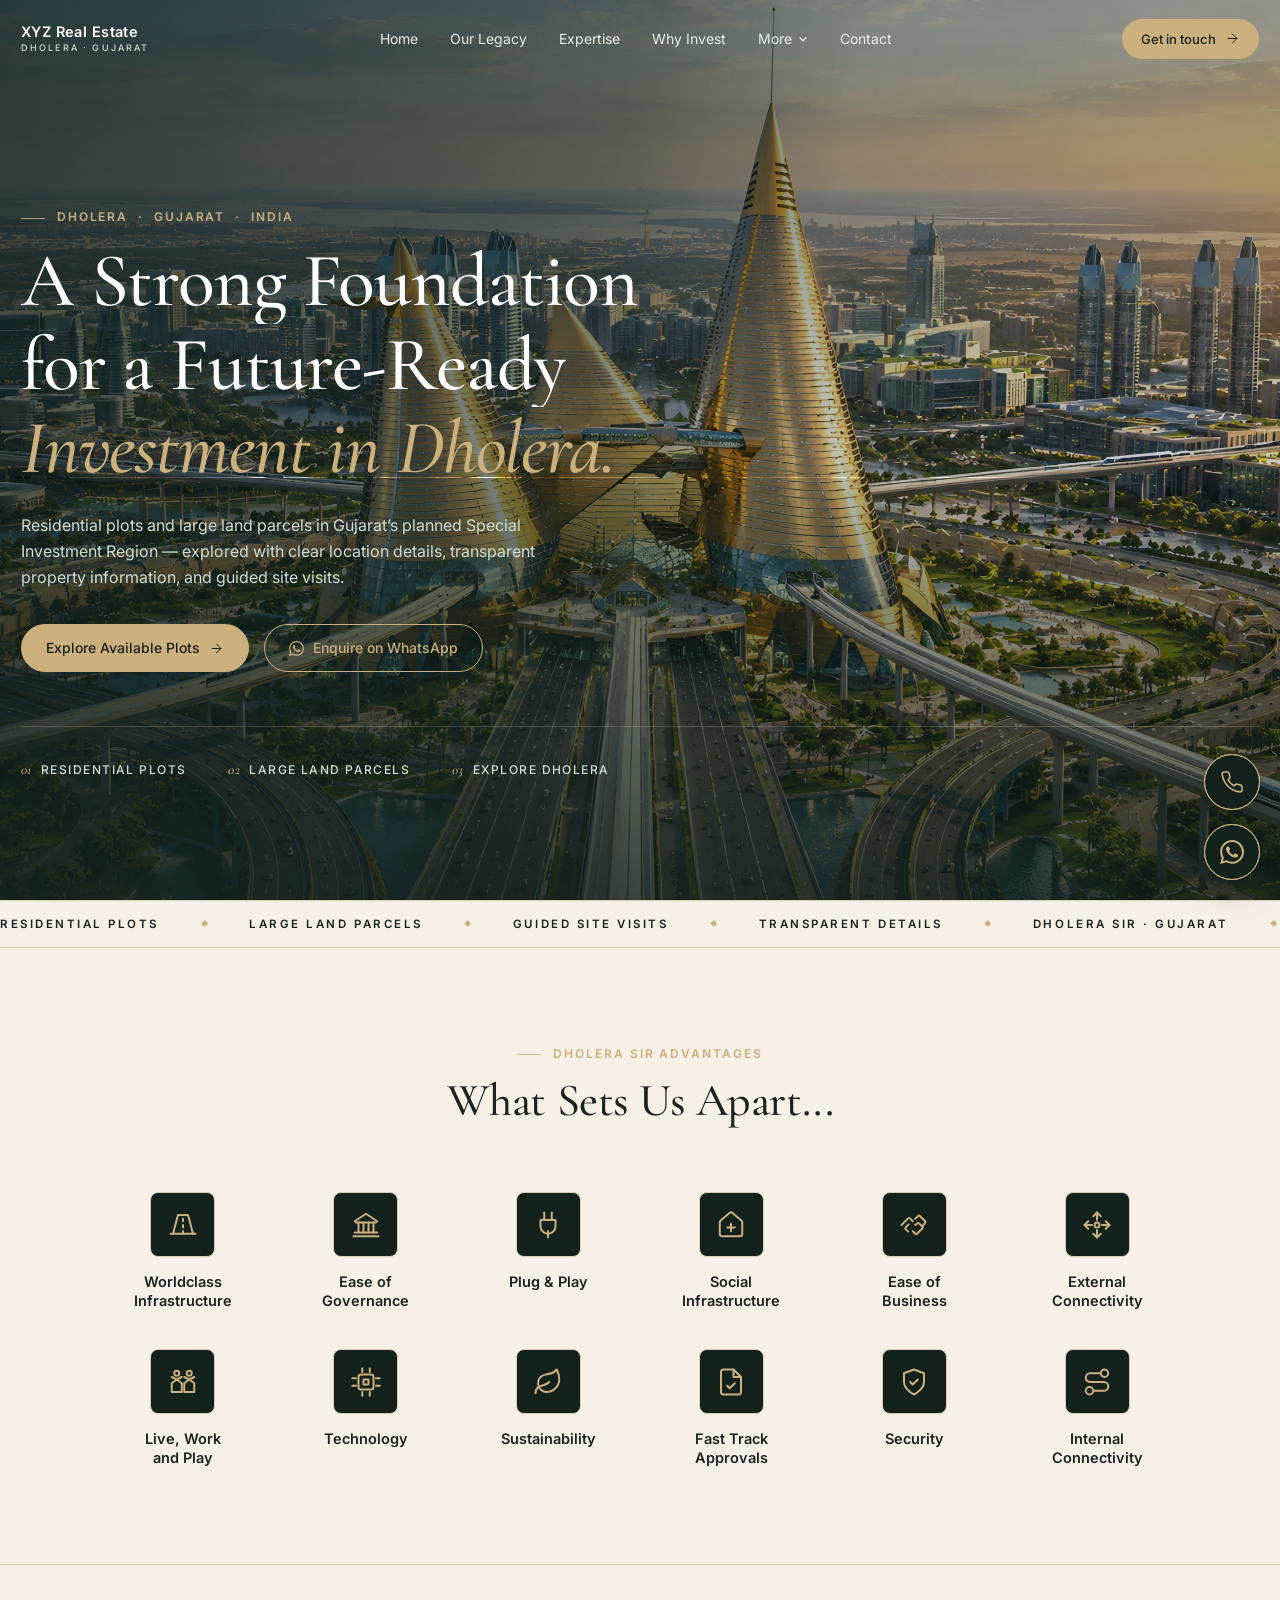
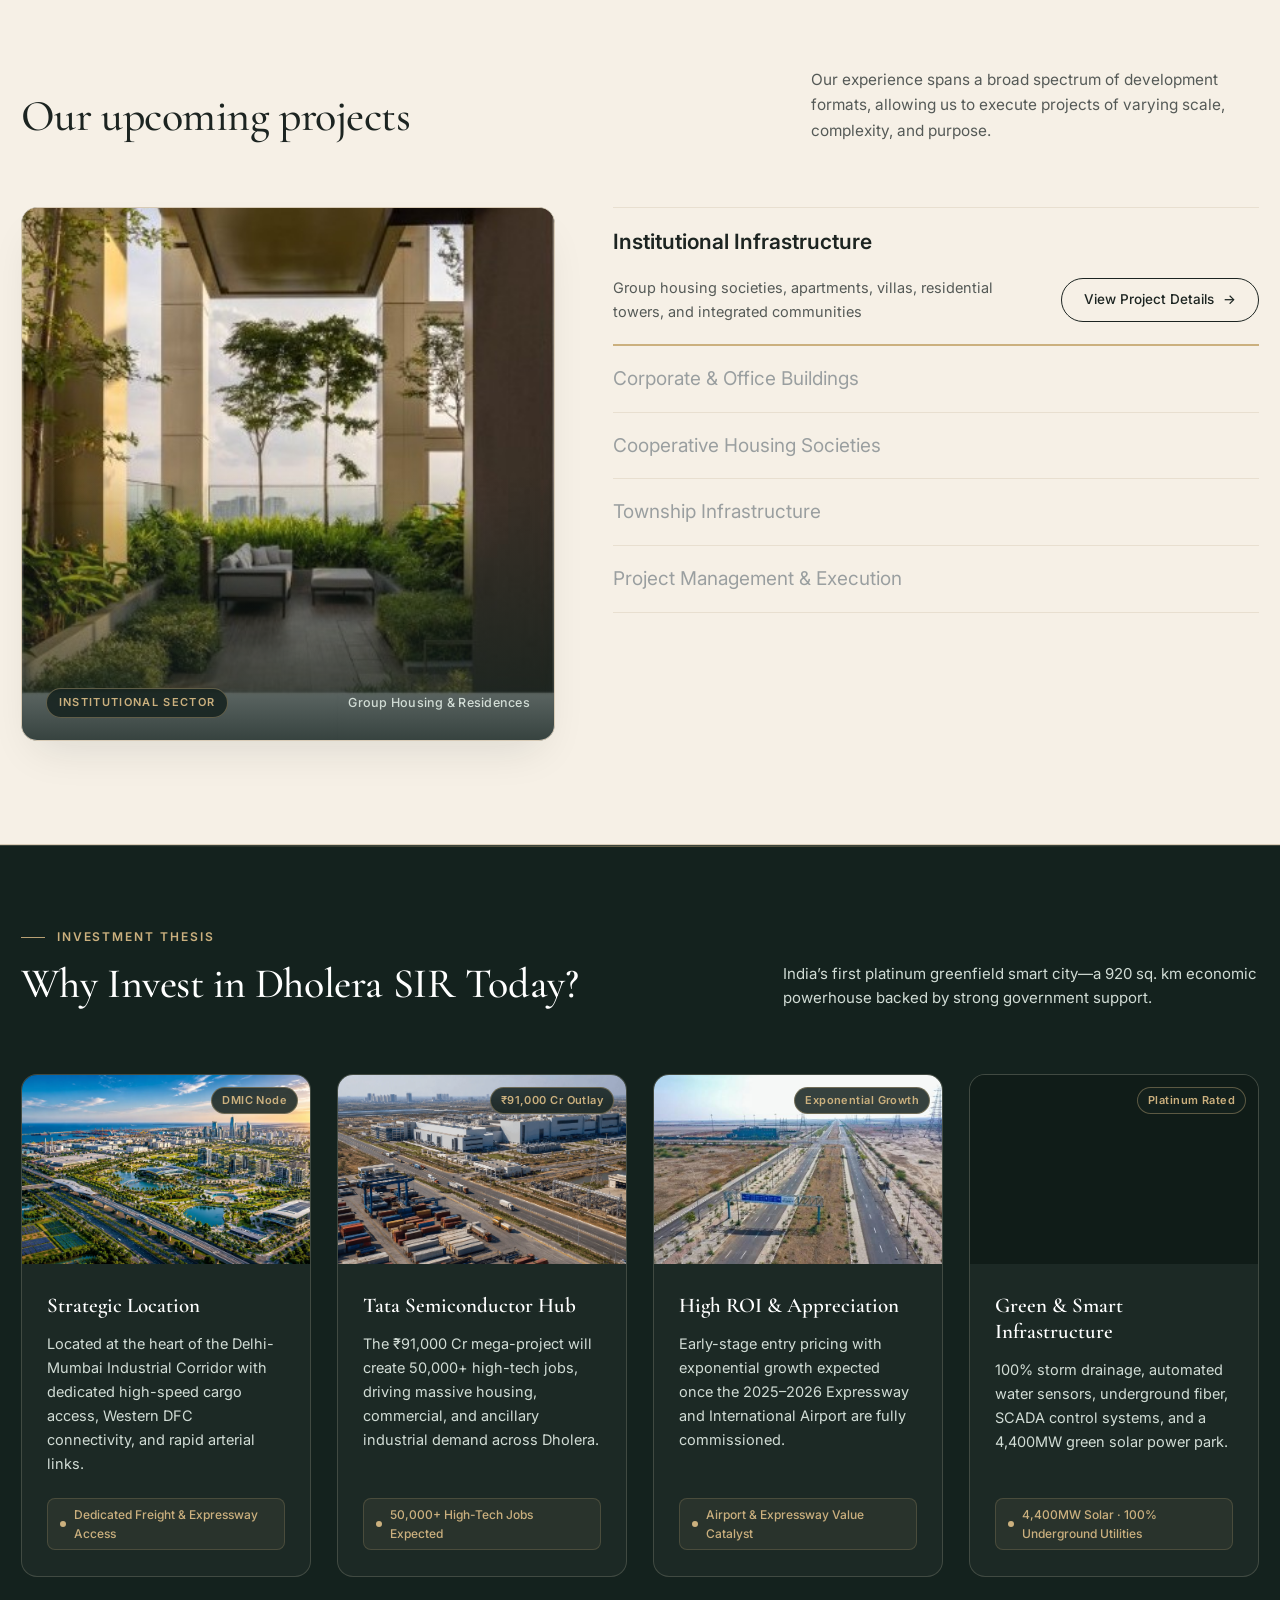
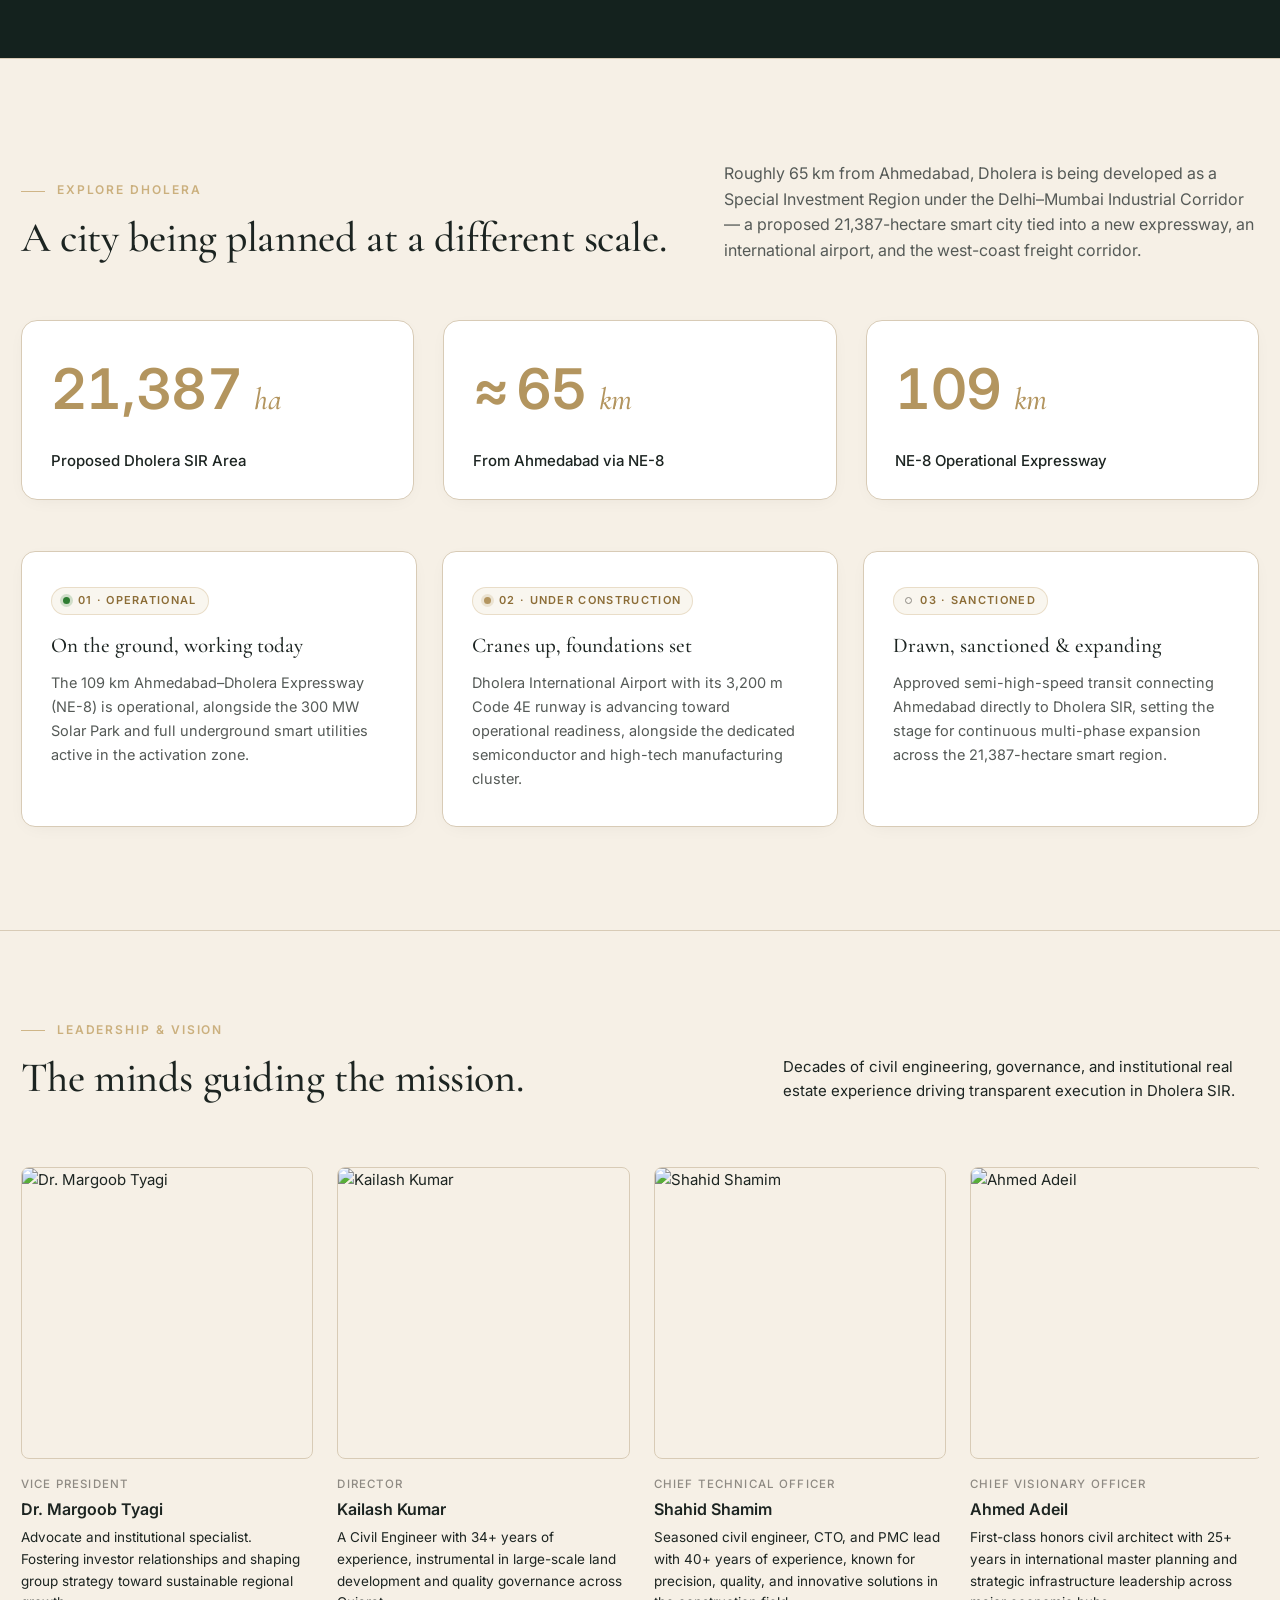
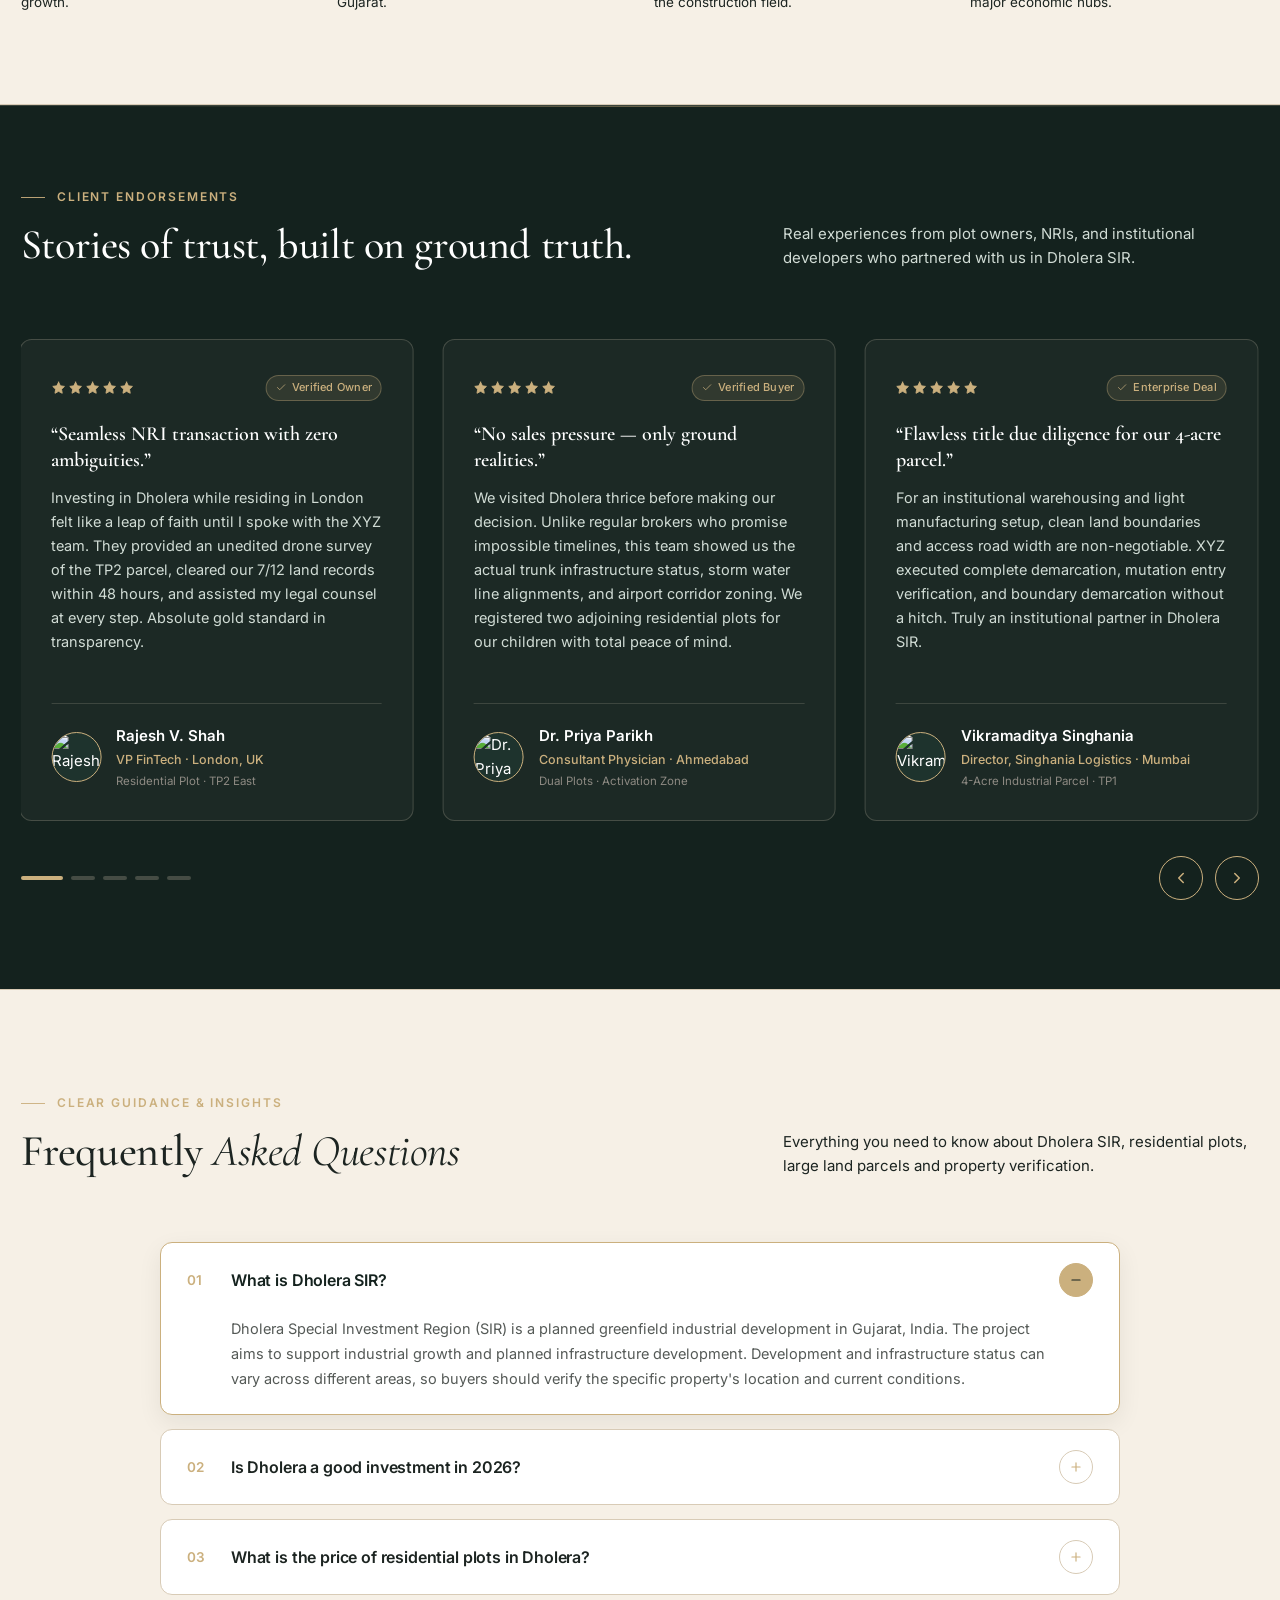
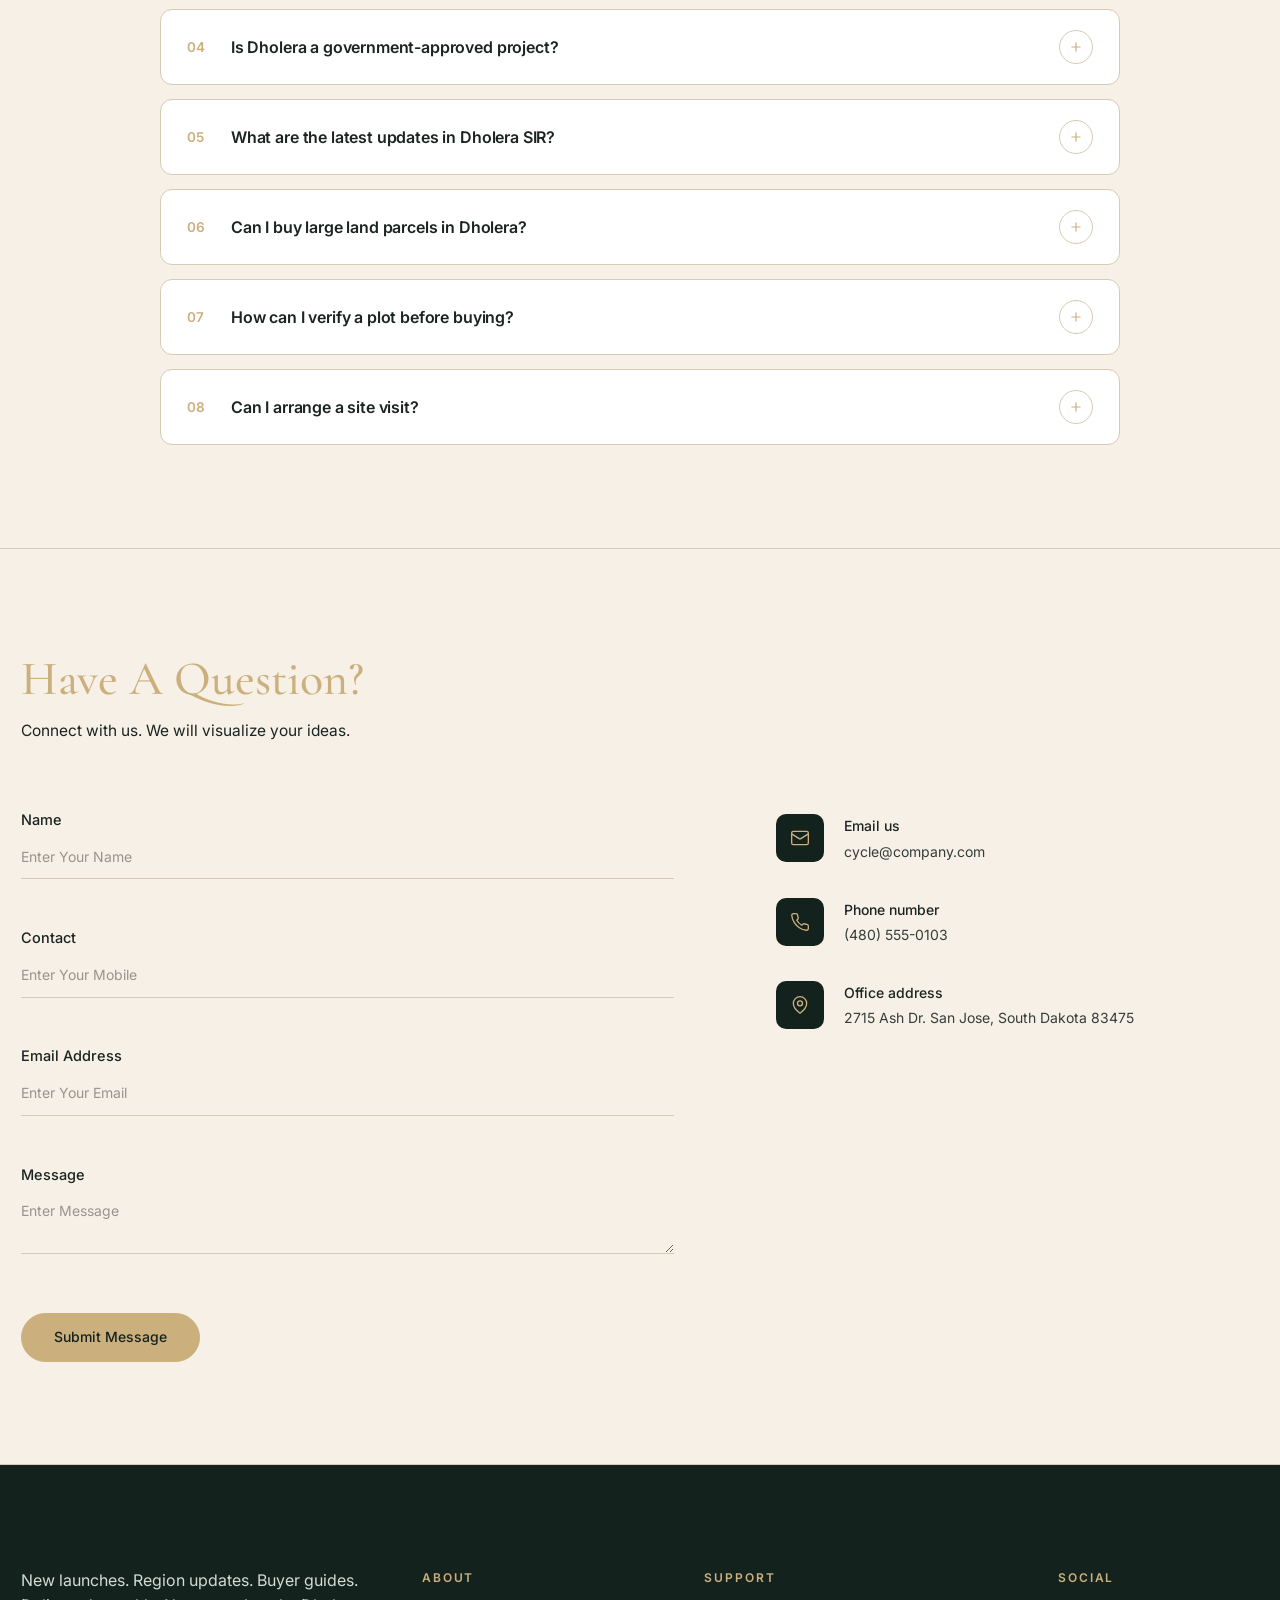
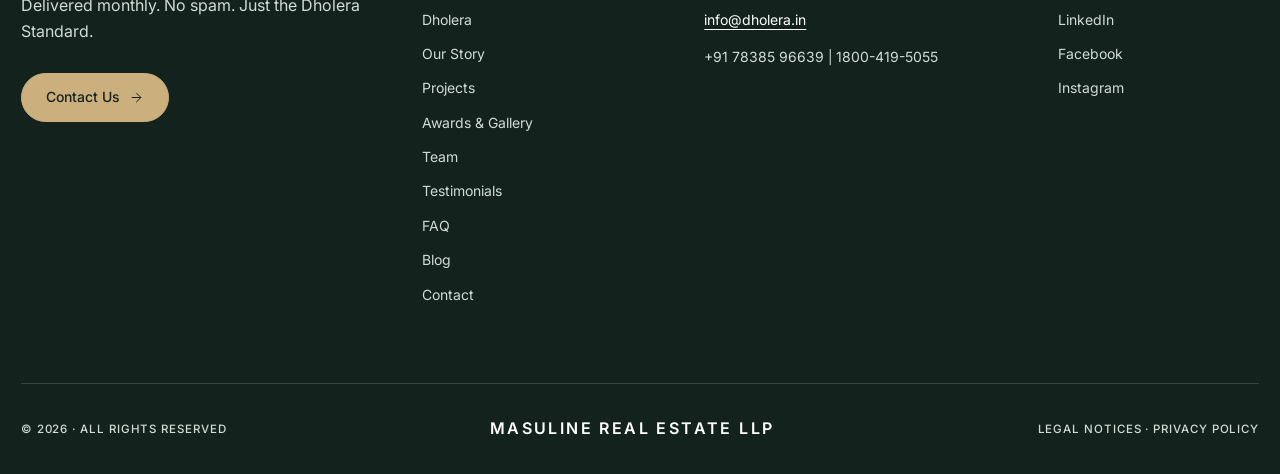
==== commit 6cd852d3: "Add files via upload" ====
--- a/index.html
+++ b/index.html
@@ -2150,4 +2150,4 @@
   <script src="script.js"></script>
 </body>
 
-</html>
+</html>
--- a/style.css
+++ b/style.css
@@ -174,6 +174,7 @@
 .section--stone {
   background: var(--c-light-bg);
   color: var(--c-text-light);
+  border-bottom: 1px solid var(--c-border);
 }
 
 .section--navy {
@@ -191,7 +192,7 @@
 }
 
 .section--navy .display,
-.why .display,
+/* .why .display */
 .slider-section .display,
 .site-footer .display {
   color: var(--c-gold);
@@ -1276,7 +1277,7 @@
 }
 
 .section--navy .section-head__intro,
-.why .section-head__intro {
+.section--navy-why-removed {
   color: var(--c-text-dark-sec);
 }
 
@@ -1286,7 +1287,6 @@
   background-color: var(--c-light-bg);
   padding-top: clamp(4.2rem, 7.5vw, 6.8rem);
   padding-bottom: clamp(4.2rem, 7.5vw, 6.8rem);
-  border-top: 1px solid var(--c-border);
 }
 
 .apart__head {
@@ -2189,15 +2189,25 @@
   }
 
   .legacy__grid {
-    grid-template-columns: 1fr;
+    display: flex;
+    flex-direction: column;
     gap: 2rem;
   }
 
   .legacy__media-stage {
+    order: 1;
     position: relative;
     top: 0;
-    aspect-ratio: 16 / 10;
-    min-height: 280px;
+    aspect-ratio: 4 / 3;
+    min-height: 0;
+  }
+
+  .legacy__list {
+    order: 2;
+  }
+
+  .legacy-item.is-active {
+    order: -1;
   }
 
   .legacy-item__num,
@@ -2479,15 +2489,25 @@
   }
 
   .expertise__grid {
-    grid-template-columns: 1fr;
+    display: flex;
+    flex-direction: column;
     gap: 2rem;
   }
 
   .expertise__media-stage {
+    order: 1;
     position: relative;
     top: 0;
-    aspect-ratio: 16 / 10;
-    min-height: 280px;
+    aspect-ratio: 4 / 3;
+    min-height: 0;
+  }
+
+  .expertise__list {
+    order: 2;
+  }
+
+  .expertise-item.is-active {
+    order: -1;
   }
 
   .expertise-item__title {
@@ -2961,6 +2981,7 @@
 /* ---------- 13. WHY DHOLERA (masterplan design) ---------- */
 .why {
   position: relative;
+  background-color: var(--c-light-bg);
   overflow: clip;
 }
 
@@ -2982,7 +3003,7 @@
   font-size: clamp(36px, 4vw, 42px);
   font-weight: 500;
   line-height: 1.2;
-  color: var(--c-gold);
+  color: var(--c-text-light);
 }
 
 .why__lede {
@@ -2990,7 +3011,7 @@
   font-size: 16px;
   line-height: 1.6;
   font-weight: 400;
-  color: var(--c-text-dark-sec);
+  color: #555A57;
   max-width: 38rem;
 }
 
@@ -2999,8 +3020,10 @@
   position: relative;
   margin-top: clamp(2.2rem, 5vw, 3.4rem);
   height: clamp(250px, 44vh, 470px);
-  border: 1px solid rgba(216, 203, 182, 0.25);
+  border: 1px solid var(--c-border);
+  border-radius: 16px;
   overflow: hidden;
+  box-shadow: 0 12px 32px -10px rgba(20, 34, 30, 0.12);
 }
 
 .why__band img {
@@ -3032,14 +3055,14 @@
   justify-content: space-between;
   gap: 1rem;
   padding: 1.2rem 1.3rem 1rem;
-  background: linear-gradient(to top, rgba(20, 34, 30, 0.92), rgba(20, 34, 30, 0));
+  background: linear-gradient(to top, rgba(20, 34, 30, 0.85), rgba(20, 34, 30, 0));
 }
 
 .why__band-caption {
   font-family: var(--font-body);
   font-size: 12px;
   letter-spacing: 0.03em;
-  color: var(--c-text-dark-sec);
+  color: #FFFFFF;
 }
 
 .why__band-chip {
@@ -3053,7 +3076,7 @@
   border-radius: 9999px;
   padding: 0.5rem 0.85rem;
   white-space: nowrap;
-  background: rgba(203, 176, 126, 0.12);
+  background: rgba(203, 176, 126, 0.18);
 }
 
 /* Stat Cards Grid (Font size, font family & text placement matching reference image) */
@@ -3071,42 +3094,38 @@
 }
 
 .why__stat-card {
-  background: var(--c-light-bg);
-  /* #F6F0E6 warm soft cream */
+  background: #FFFFFF;
   border: 1px solid var(--c-border);
-  /* #D8CBB6 */
   border-radius: 16px;
   padding: 2.2rem 1.8rem 1.7rem;
   min-height: 180px;
   display: flex;
   flex-direction: column;
   justify-content: space-between;
-  box-shadow: 0 8px 24px -12px rgba(0, 0, 0, 0.25);
-  transition: transform 0.3s var(--ease-out), box-shadow 0.3s ease;
+  box-shadow: 0 4px 20px -8px rgba(20, 34, 30, 0.08);
+  transition: transform 0.3s var(--ease-out), box-shadow 0.3s ease, border-color 0.3s ease;
 }
 
 .why__stat-card:hover {
   transform: translateY(-4px);
-  box-shadow: 0 16px 36px -12px rgba(0, 0, 0, 0.35);
+  border-color: var(--c-gold);
+  box-shadow: 0 16px 36px -12px rgba(20, 34, 30, 0.12);
 }
 
 .why__stat-num-wrap {
   display: flex;
   align-items: center;
-
   width: 100%;
   margin-top: 0.35rem;
 }
 
 .why__stat-num {
   font-family: var(--font-body);
-  /* 'Cormorant Garamond', serif */
-  font-weight: 500;
+  font-weight: 600;
   font-size: clamp(48px, 4.6vw, 56px);
   line-height: 1;
-  color: var(--c-gold);
-  /* #CBB07E */
-  text-align: center;
+  color: var(--c-gold-deep);
+  text-align: left;
   font-variant-numeric: tabular-nums;
   letter-spacing: -0.01em;
 }
@@ -3116,18 +3135,16 @@
   font-size: 0.55em;
   font-style: italic;
   font-weight: 500;
-  color: var(--c-gold);
+  color: var(--c-gold-deep);
   margin-left: 0.18em;
 }
 
 .why__stat-label {
   font-family: var(--font-body);
-  /* 'Inter', sans-serif */
   font-size: 15px;
-  font-weight: 400;
+  font-weight: 500;
   line-height: 1.4;
   color: var(--c-text-light);
-  /* #1C2421 dark ink text */
   text-align: left;
   margin: 0;
   align-self: flex-start;
@@ -3148,20 +3165,21 @@
 
 .why__progress-card {
   position: relative;
-  background: rgba(255, 255, 255, 0.03);
-  border: 1px solid rgba(216, 203, 182, 0.18);
-  border-radius: 12px;
-  padding: 2rem 1.8rem;
+  background: #FFFFFF;
+  border: 1px solid var(--c-border);
+  border-radius: 14px;
+  padding: 2.2rem 1.8rem;
   display: flex;
   flex-direction: column;
+  box-shadow: 0 4px 20px -8px rgba(20, 34, 30, 0.08);
   transition: transform 0.3s var(--ease-out), border-color 0.3s ease, background-color 0.3s ease, box-shadow 0.3s ease;
 }
 
 .why__progress-card:hover {
   transform: translateY(-4px);
   border-color: var(--c-gold);
-  background: rgba(255, 255, 255, 0.05);
-  box-shadow: 0 16px 36px -12px rgba(0, 0, 0, 0.5);
+  background: #FFFFFF;
+  box-shadow: 0 16px 36px -12px rgba(20, 34, 30, 0.14);
 }
 
 .why__progress-badge {
@@ -3173,33 +3191,35 @@
   font-weight: 600;
   letter-spacing: 0.12em;
   text-transform: uppercase;
-  color: var(--c-gold);
-  background: rgba(203, 176, 126, 0.1);
-  border: 1px solid rgba(203, 176, 126, 0.28);
+  color: #8C6D37;
+  background: rgba(203, 176, 126, 0.12);
+  border: 1px solid rgba(203, 176, 126, 0.35);
   border-radius: 9999px;
-  padding: 4px 10px;
+  padding: 4px 11px;
   width: fit-content;
-  margin-bottom: 1rem;
+  margin-bottom: 1.1rem;
 }
 
 .why__progress-badge .status-dot {
   width: 7px;
   height: 7px;
   border-radius: 50%;
-  background: var(--c-gold);
+  background: var(--c-gold-deep);
 }
 
 .why__progress-badge--live .status-dot {
-  box-shadow: 0 0 0 3px rgba(203, 176, 126, 0.25);
+  background: #2E7D32;
+  box-shadow: 0 0 0 3px rgba(46, 125, 50, 0.2);
 }
 
 .why__progress-badge--build .status-dot {
-  background: rgba(209, 220, 213, 0.75);
+  background: var(--c-gold-deep);
+  box-shadow: 0 0 0 3px rgba(179, 149, 95, 0.2);
 }
 
 .why__progress-badge--plan .status-dot {
   background: transparent;
-  border: 1.5px solid rgba(209, 220, 213, 0.6);
+  border: 1.5px solid var(--c-muted);
 }
 
 .why__progress-title {
@@ -3207,7 +3227,7 @@
   font-weight: 500;
   font-size: 21px;
   line-height: 1.3;
-  color: #FFFFFF;
+  color: var(--c-text-light);
   margin-bottom: 0.75rem;
 }
 
@@ -3216,7 +3236,7 @@
   font-size: 14.5px;
   font-weight: 400;
   line-height: 1.65;
-  color: var(--c-text-dark-sec);
+  color: #555A57;
   margin: 0;
 }
 
@@ -4529,7 +4549,6 @@
   background-color: var(--c-light-bg);
   padding-top: clamp(4.5rem, 8vw, 7rem);
   padding-bottom: clamp(4.5rem, 8vw, 7rem);
-  border-top: 1px solid var(--c-border);
 }
 
 .faq__head {
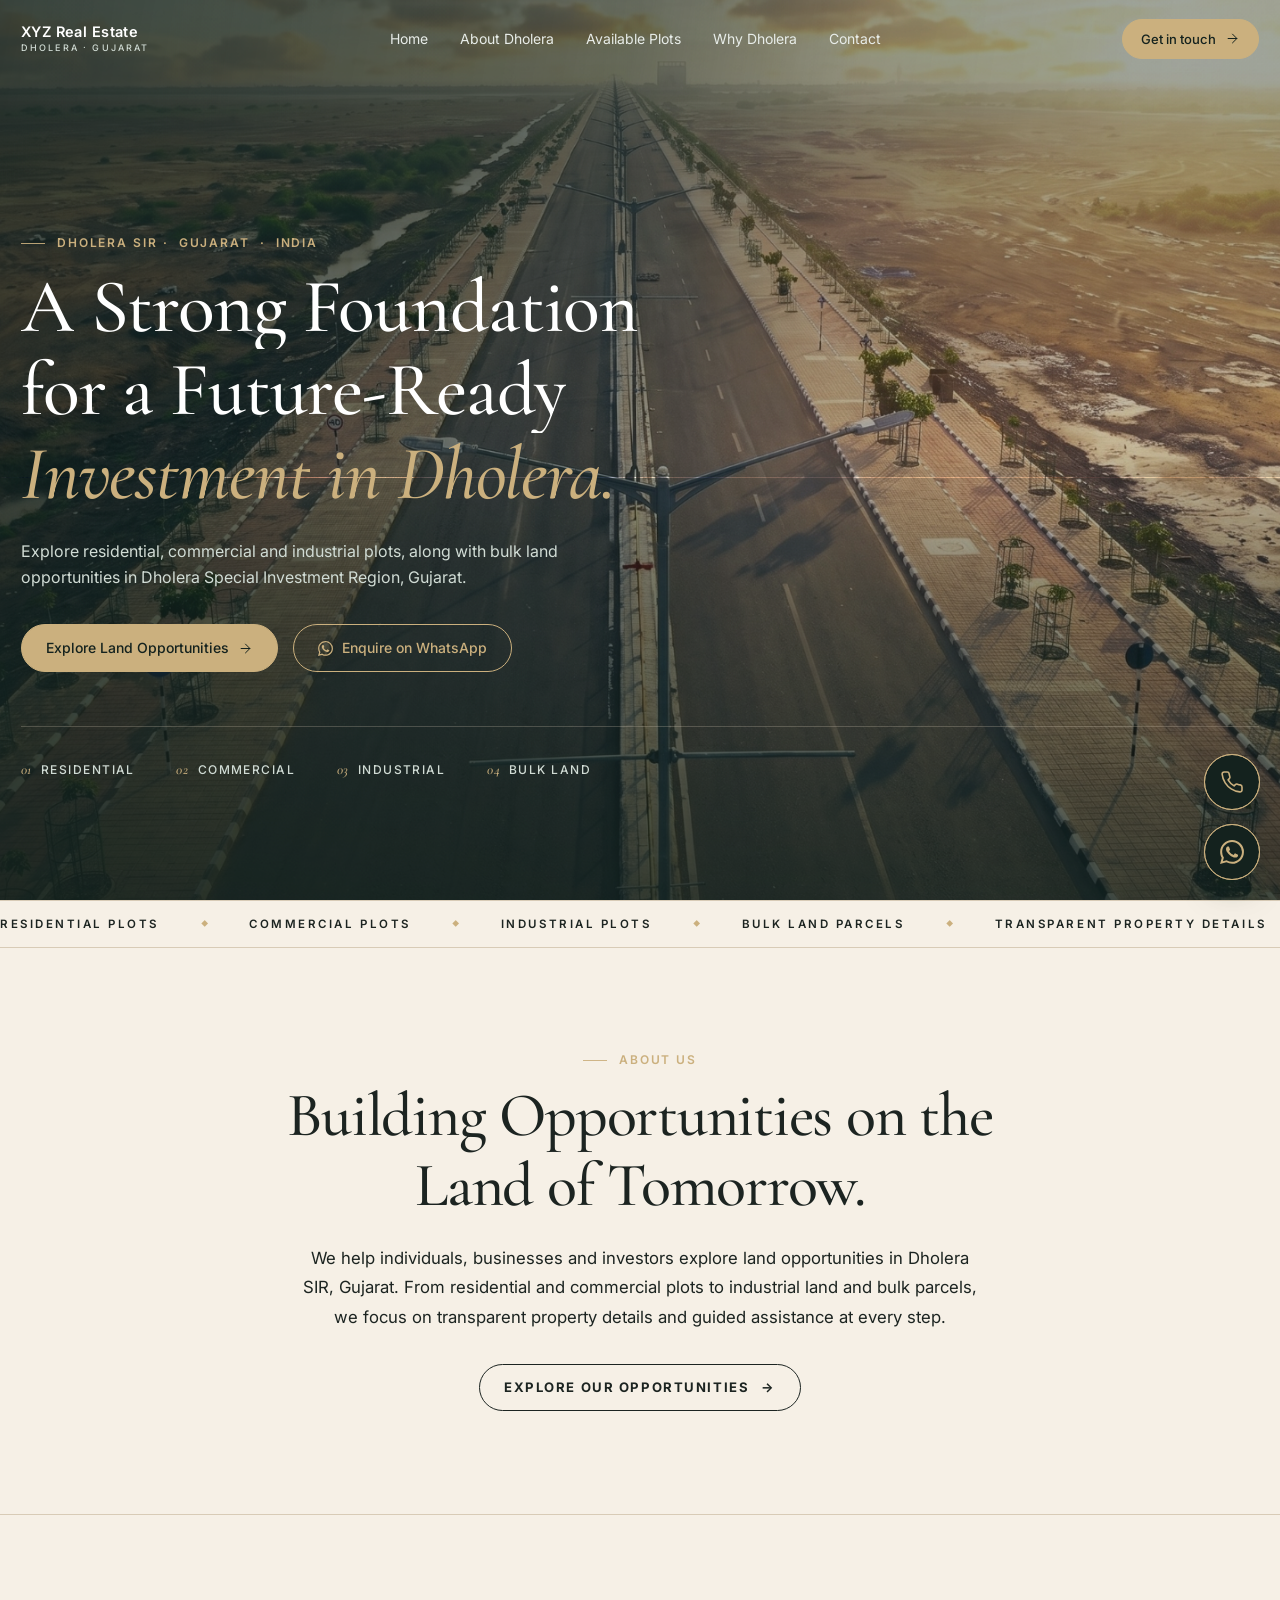
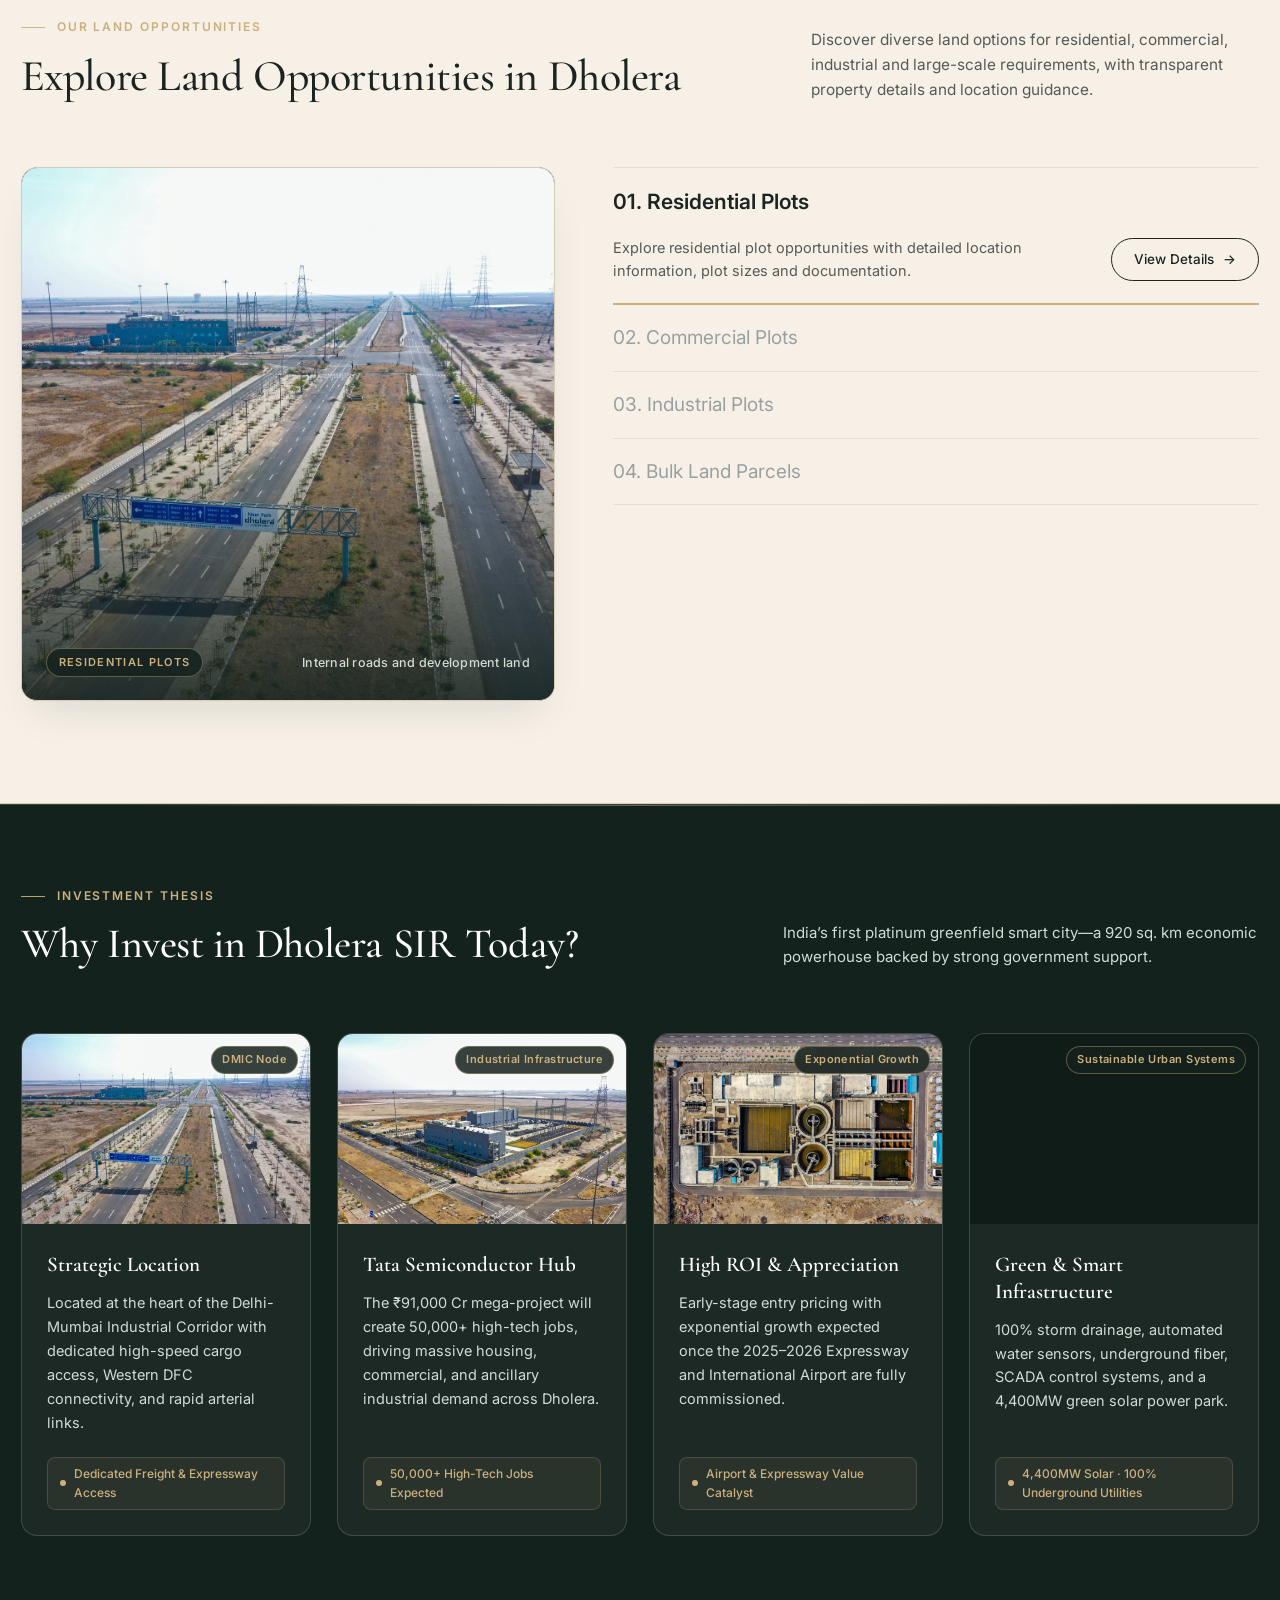
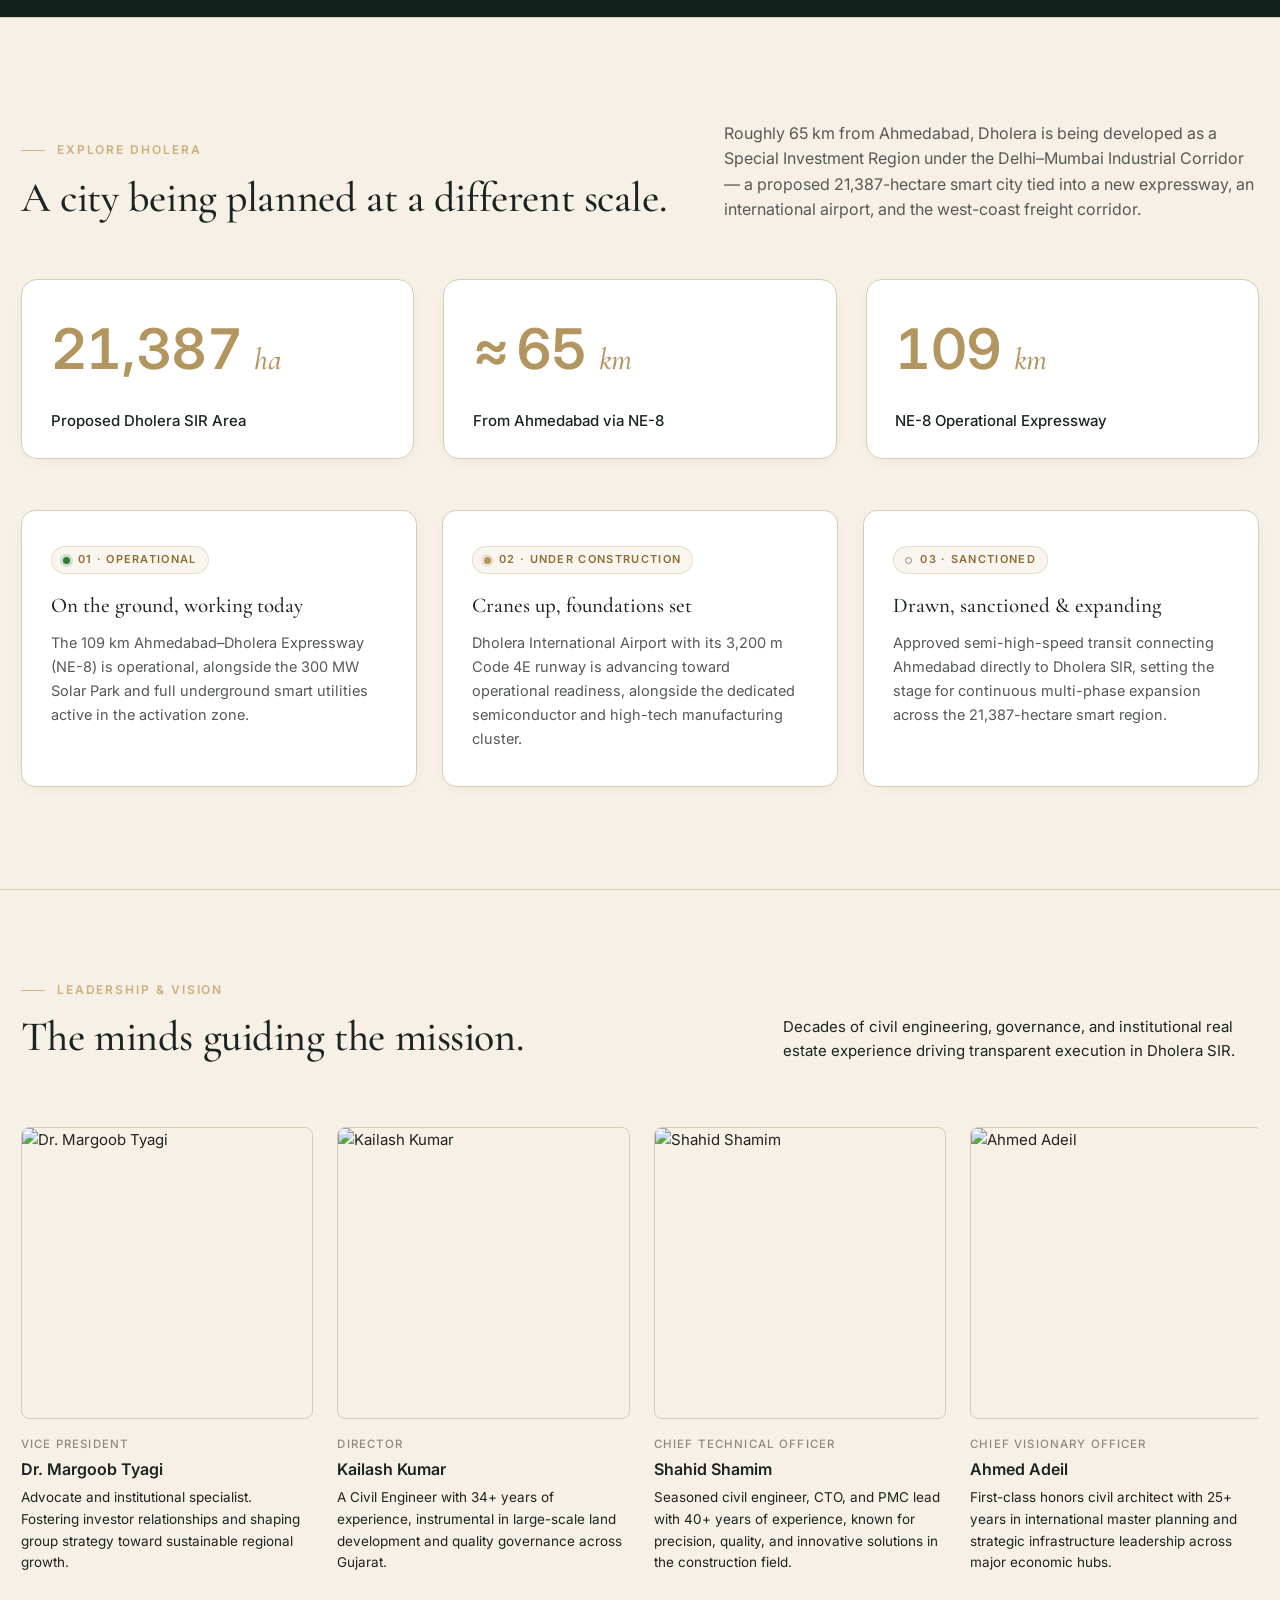
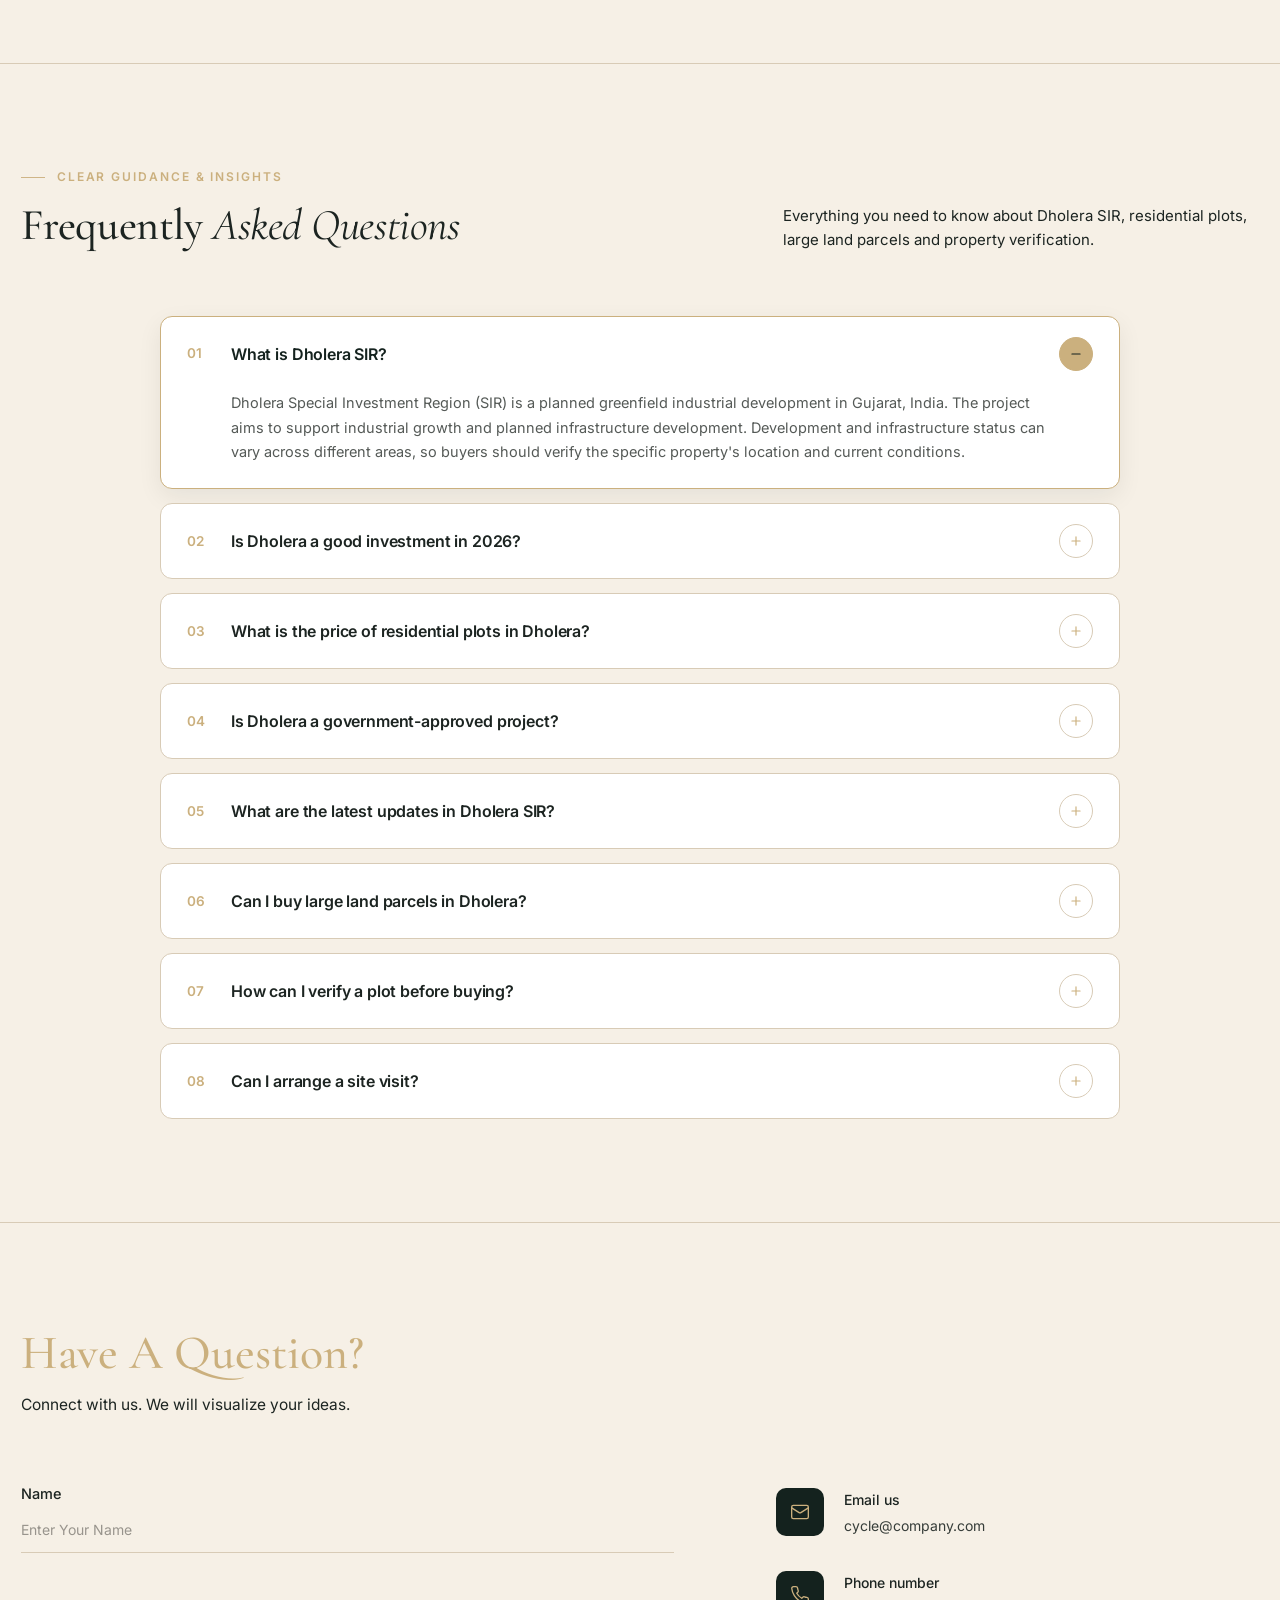
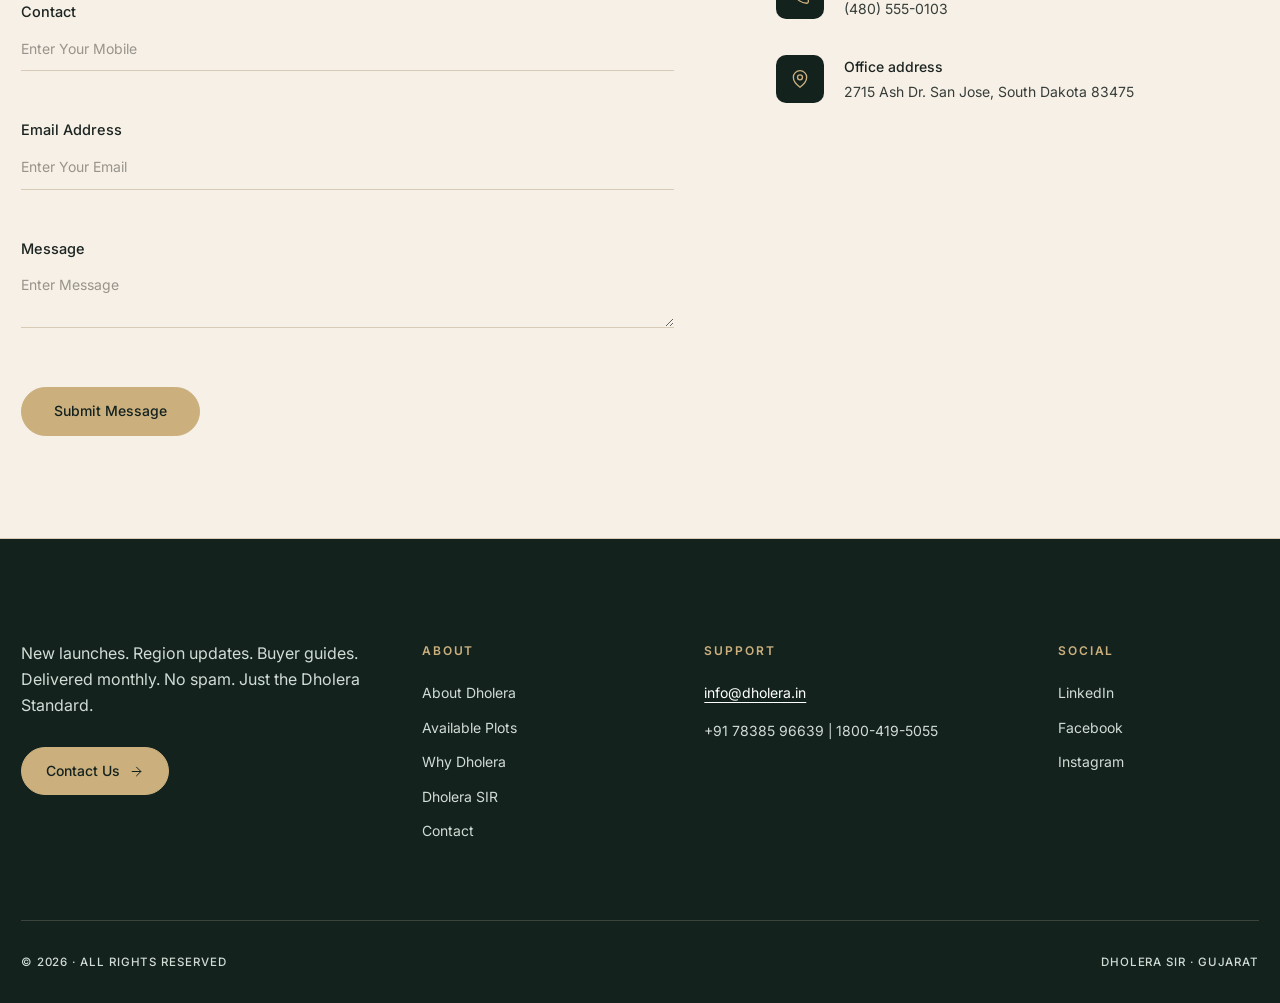
==== commit dfa3d361: "Add files via upload" ====
--- a/index.html
+++ b/index.html
@@ -152,85 +152,9 @@
       <nav class="primary-nav" aria-label="Primary">
         <ul class="primary-nav__list">
           <li><a class="nav-link" href="#home">Home</a></li>
-          <li><a class="nav-link" href="#legacy">Our Legacy</a></li>
-          <li><a class="nav-link" href="#expertise">Expertise</a></li>
-          <li><a class="nav-link" href="#why-invest">Why Invest</a></li>
-          <li class="nav-item nav-item--dropdown">
-            <button class="nav-link nav-link--dropdown" id="moreMenuBtn" type="button" aria-expanded="false"
-              aria-haspopup="true" aria-controls="moreDropdown">
-              <span>More</span>
-              <svg class="dropdown-chevron" viewBox="0 0 12 12" width="10" height="10" aria-hidden="true">
-                <path d="M2.5 4.5L6 8L9.5 4.5" fill="none" stroke="currentColor" stroke-width="1.6"
-                  stroke-linecap="round" stroke-linejoin="round" />
-              </svg>
-            </button>
-            <div class="nav-dropdown" id="moreDropdown" role="menu" aria-labelledby="moreMenuBtn">
-              <ul class="nav-dropdown__list">
-                <li role="none">
-                  <a class="nav-dropdown__link" role="menuitem" href="#residential-plots">
-                    <span class="nav-dropdown__icon">
-                      <svg viewBox="0 0 24 24" width="16" height="16" fill="none" stroke="currentColor"
-                        stroke-width="1.8" stroke-linecap="round" stroke-linejoin="round">
-                        <path d="M3 9l9-7 9 7v11a2 2 0 0 1-2 2H5a2 2 0 0 1-2-2z" />
-                        <polyline points="9 22 9 12 15 12 15 22" />
-                      </svg>
-                    </span>
-                    <span class="nav-dropdown__text">
-                      <span class="nav-dropdown__title">Residential Plots</span>
-                      <span class="nav-dropdown__sub">Curated plots &amp; villa estates</span>
-                    </span>
-                  </a>
-                </li>
-                <li role="none">
-                  <a class="nav-dropdown__link" role="menuitem" href="#land-parcels">
-                    <span class="nav-dropdown__icon">
-                      <svg viewBox="0 0 24 24" width="16" height="16" fill="none" stroke="currentColor"
-                        stroke-width="1.8" stroke-linecap="round" stroke-linejoin="round">
-                        <rect x="3" y="3" width="18" height="18" rx="2" />
-                        <line x1="3" y1="9" x2="21" y2="9" />
-                        <line x1="9" y1="21" x2="9" y2="9" />
-                      </svg>
-                    </span>
-                    <span class="nav-dropdown__text">
-                      <span class="nav-dropdown__title">Large Land Parcels</span>
-                      <span class="nav-dropdown__sub">Industrial &amp; institutional land</span>
-                    </span>
-                  </a>
-                </li>
-                <li role="none">
-                  <a class="nav-dropdown__link" role="menuitem" href="#dholera">
-                    <span class="nav-dropdown__icon">
-                      <svg viewBox="0 0 24 24" width="16" height="16" fill="none" stroke="currentColor"
-                        stroke-width="1.8" stroke-linecap="round" stroke-linejoin="round">
-                        <circle cx="12" cy="12" r="10" />
-                        <polygon points="16.24 7.76 14.12 14.12 7.76 16.24 9.88 9.88 16.24 7.76" />
-                      </svg>
-                    </span>
-                    <span class="nav-dropdown__text">
-                      <span class="nav-dropdown__title">Explore Dholera</span>
-                      <span class="nav-dropdown__sub">Smart city masterplan &amp; vision</span>
-                    </span>
-                  </a>
-                </li>
-                <li role="none">
-                  <a class="nav-dropdown__link" role="menuitem" href="#faq">
-                    <span class="nav-dropdown__icon">
-                      <svg viewBox="0 0 24 24" width="16" height="16" fill="none" stroke="currentColor"
-                        stroke-width="1.8" stroke-linecap="round" stroke-linejoin="round">
-                        <circle cx="12" cy="12" r="10" />
-                        <path d="M9.09 9a3 3 0 0 1 5.83 1c0 2-3 3-3 3" />
-                        <line x1="12" y1="17" x2="12.01" y2="17" />
-                      </svg>
-                    </span>
-                    <span class="nav-dropdown__text">
-                      <span class="nav-dropdown__title">FAQ</span>
-                      <span class="nav-dropdown__sub">Clear guidance &amp; property questions</span>
-                    </span>
-                  </a>
-                </li>
-              </ul>
-            </div>
-          </li>
+          <li><a class="nav-link" href="about.html">About Dholera</a></li>
+          <li><a class="nav-link" href="#expertise">Available Plots</a></li>
+          <li><a class="nav-link" href="#why-invest">Why Dholera</a></li>
           <li><a class="nav-link" href="#contact">Contact</a></li>
         </ul>
       </nav>
@@ -259,27 +183,9 @@
       <nav aria-label="Mobile navigation">
         <ul class="mobile-menu__list">
           <li><a class="mobile-menu__link" href="#home">Home</a></li>
-          <li><a class="mobile-menu__link" href="#legacy">Our Legacy</a></li>
-          <li><a class="mobile-menu__link" href="#expertise">Expertise</a></li>
-          <li><a class="mobile-menu__link" href="#why-invest">Why Invest</a></li>
-          <li class="mobile-menu__item mobile-menu__item--has-sub">
-            <button class="mobile-menu__link mobile-menu__sub-toggle" id="mobileMoreBtn" type="button"
-              aria-expanded="false" aria-controls="mobileSubmenu">
-              <span>More</span>
-              <svg class="mobile-chevron" viewBox="0 0 12 12" width="14" height="14" aria-hidden="true">
-                <path d="M2.5 4.5L6 8L9.5 4.5" fill="none" stroke="currentColor" stroke-width="1.8"
-                  stroke-linecap="round" stroke-linejoin="round" />
-              </svg>
-            </button>
-            <div class="mobile-submenu" id="mobileSubmenu">
-              <ul class="mobile-submenu__list">
-                <li><a class="mobile-submenu__link" href="#residential-plots">Residential Plots</a></li>
-                <li><a class="mobile-submenu__link" href="#land-parcels">Large Land Parcels</a></li>
-                <li><a class="mobile-submenu__link" href="#dholera">Explore Dholera</a></li>
-                <li><a class="mobile-submenu__link" href="#faq">FAQ</a></li>
-              </ul>
-            </div>
-          </li>
+          <li><a class="mobile-menu__link" href="about.html">About Dholera</a></li>
+          <li><a class="mobile-menu__link" href="#expertise">Available Plots</a></li>
+          <li><a class="mobile-menu__link" href="#why-invest">Why Dholera</a></li>
           <li><a class="mobile-menu__link" href="#contact">Contact</a></li>
         </ul>
       </nav>
@@ -311,43 +217,43 @@
       <div class="hero__media" id="heroMedia" aria-hidden="true">
         <!-- 5-Image 3s Looping Hero Showcase -->
         <div class="hero__slide is-active">
-          <img class="hero__img" id="heroImg" src="assets/dholera-4k-image.webp"
+          <img class="hero__img" id="heroImg" src="assets/1.jpg"
             alt="Cinematic vision of Dholera smart city skyline" width="1920" height="1080" fetchpriority="high"
             decoding="async" />
         </div>
         <div class="hero__slide">
-          <img class="hero__img" src="assets/dholera-2.webp" alt="Dholera expressway and infrastructure" width="1920"
+          <img class="hero__img" src="assets/2.jpg" alt="Dholera expressway and infrastructure" width="1920"
             height="1080" loading="lazy" decoding="async" />
         </div>
         <div class="hero__slide">
-          <img class="hero__img" src="assets/dholera-3.webp" alt="Dholera smart city development masterplan"
+          <img class="hero__img" src="assets/3.jpg" alt="Dholera smart city development masterplan"
             width="1920" height="1080" loading="lazy" decoding="async" />
         </div>
         <div class="hero__slide">
-          <img class="hero__img" src="assets/dholera-4.webp" alt="Dholera industrial and urban connectivity"
+          <img class="hero__img" src="assets/4.jpg" alt="Dholera industrial and urban connectivity"
             width="1920" height="1080" loading="lazy" decoding="async" />
         </div>
         <div class="hero__slide">
-          <img class="hero__img" src="assets/dholera-5.webp" alt="Dholera greenfield mega smart city" width="1920"
+          <img class="hero__img" src="assets/5.jpg" alt="Dholera greenfield mega smart city" width="1920"
             height="1080" loading="lazy" decoding="async" />
         </div>
         <div class="hero__overlay"></div>
       </div>
 
       <div class="container hero__inner">
-        <p class="eyebrow eyebrow--light" data-reveal>Dholera &nbsp;·&nbsp; Gujarat &nbsp;·&nbsp; India</p>
+        <p class="eyebrow eyebrow--light" data-reveal>Dholera SIR&nbsp;·&nbsp; Gujarat &nbsp;·&nbsp; India</p>
         <h1 class="hero__title display" id="heroTitle">
           <span class="split-line">A Strong Foundation </span>
           <span class="split-line">for a Future-Ready</span>
           <span class="split-line split-line--accent">Investment in Dholera.</span>
         </h1>
         <p class="hero__lede" data-reveal data-delay="350">
-          Residential plots and large land parcels in Gujarat&rsquo;s planned Special Investment Region —
-          explored with clear location details, transparent property information, and guided site visits.
+          Explore residential, commercial and industrial plots, along with bulk land opportunities in Dholera
+          Special Investment Region, Gujarat.
         </p>
         <div class="hero__ctas" data-reveal data-delay="450">
-          <a class="btn btn--gold" href="#opportunities">
-            <span>Explore Available Plots</span>
+          <a class="btn btn--gold" href="#expertise">
+            <span>Explore Land Opportunities</span>
             <svg class="icon" aria-hidden="true">
               <use href="#i-arrow-right" />
             </svg>
@@ -361,10 +267,10 @@
         </div>
 
         <nav class="hero__index" aria-label="Quick links" data-reveal data-delay="600">
-          <a class="hero__index-link" href="#residential-plots"><span class="hero__index-num">01</span>Residential
-            Plots</a>
-          <a class="hero__index-link" href="#land-parcels"><span class="hero__index-num">02</span>Large Land Parcels</a>
-          <a class="hero__index-link" href="#dholera"><span class="hero__index-num">03</span>Explore Dholera</a>
+          <a class="hero__index-link" href="#expertise"><span class="hero__index-num">01</span>Residential</a>
+          <a class="hero__index-link" href="#expertise"><span class="hero__index-num">02</span>Commercial</a>
+          <a class="hero__index-link" href="#expertise"><span class="hero__index-num">03</span>Industrial</a>
+          <a class="hero__index-link" href="#expertise"><span class="hero__index-num">04</span>Bulk Land</a>
         </nav>
       </div>
 
@@ -380,39 +286,81 @@
     <!-- ============================================================
          TICKER
          ============================================================ -->
-    <div class="ticker" aria-hidden="true">
-      <div class="ticker__track">
-        <div class="ticker__group">
-          <span class="ticker__item">Residential Plots</span><span class="ticker__dot">◆</span>
-          <span class="ticker__item">Large Land Parcels</span><span class="ticker__dot">◆</span>
-          <span class="ticker__item">Guided Site Visits</span><span class="ticker__dot">◆</span>
-          <span class="ticker__item">Transparent Details</span><span class="ticker__dot">◆</span>
-          <span class="ticker__item">Dholera SIR · Gujarat</span><span class="ticker__dot">◆</span>
-        </div>
-        <div class="ticker__group">
-          <span class="ticker__item">Residential Plots</span><span class="ticker__dot">◆</span>
-          <span class="ticker__item">Large Land Parcels</span><span class="ticker__dot">◆</span>
-          <span class="ticker__item">Guided Site Visits</span><span class="ticker__dot">◆</span>
-          <span class="ticker__item">Transparent Details</span><span class="ticker__dot">◆</span>
-          <span class="ticker__item">Dholera SIR · Gujarat</span><span class="ticker__dot">◆</span>
-        </div>
-      </div>
+   
+<div class="ticker" aria-hidden="true">
+  <div class="ticker__track">
+    <div class="ticker__group">
+      <span class="ticker__item">Residential Plots</span>
+      <span class="ticker__dot">◆</span>
+
+      <span class="ticker__item">Commercial Plots</span>
+      <span class="ticker__dot">◆</span>
+
+      <span class="ticker__item">Industrial Plots</span>
+      <span class="ticker__dot">◆</span>
+
+      <span class="ticker__item">Bulk Land Parcels</span>
+      <span class="ticker__dot">◆</span>
+
+      <span class="ticker__item">Transparent Property Details</span>
+      <span class="ticker__dot">◆</span>
+
+      <span class="ticker__item">Guided Site Visits</span>
+      <span class="ticker__dot">◆</span>
+
+      <span class="ticker__item">Dholera SIR · Gujarat</span>
+      <span class="ticker__dot">◆</span>
     </div>
 
+    <div class="ticker__group">
+      <span class="ticker__item">Residential Plots</span>
+      <span class="ticker__dot">◆</span>
+
+      <span class="ticker__item">Commercial Plots</span>
+      <span class="ticker__dot">◆</span>
+
+      <span class="ticker__item">Industrial Plots</span>
+      <span class="ticker__dot">◆</span>
+
+      <span class="ticker__item">Bulk Land Parcels</span>
+      <span class="ticker__dot">◆</span>
+
+      <span class="ticker__item">Transparent Property Details</span>
+      <span class="ticker__dot">◆</span>
+
+      <span class="ticker__item">Guided Site Visits</span>
+      <span class="ticker__dot">◆</span>
+
+      <span class="ticker__item">Dholera SIR · Gujarat</span>
+      <span class="ticker__dot">◆</span>
+    </div>
+  </div>
+</div>
+
+
 
 
 
     <!-- ============================================================
-         WHAT SETS US APART...  (DHOLERA SIR ADVANTAGES - 12 PILLARS)
+         ABOUT US
          ============================================================ -->
-    <section class="section section--ivory apart" id="what-sets-us-apart" aria-labelledby="apartTitle">
-      <div class="container apart__container">
-        <div class="apart__head" data-reveal>
-          <p class="eyebrow">Dholera SIR Advantages</p>
-          <h2 class="display apart__title" id="apartTitle">What Sets Us Apart...</h2>
-        </div>
-
-        <div class="apart__grid" data-reveal data-delay="100">
+    <section class="section section--ivory about" id="about" aria-labelledby="aboutTitle">
+      <div class="container about__container">
+        <div class="about__content" data-reveal>
+          <p class="eyebrow">About Us</p>
+          <h2 class="display about__title" id="aboutTitle">Building Opportunities on the Land of Tomorrow.</h2>
+          <p class="about__text">
+            We help individuals, businesses and investors explore land opportunities in Dholera SIR, Gujarat. From
+            residential and commercial plots to industrial land and bulk parcels, we focus on transparent property
+            details and guided assistance at every step.
+          </p>
+          <a class="btn btn--ghost about__link" href="about.html">
+            <span>Explore Our Opportunities</span>
+            <span aria-hidden="true">→</span>
+          </a>
+        </div>
+
+        <div class="apart__grid" data-reveal data-delay="100" aria-hidden="true">
 
           <!-- 1. Worldclass Infrastructure -->
           <article class="apart-item">
@@ -581,100 +529,76 @@
 
 
     <!-- ============================================================
-         CONSTRUCTION EXPERTISE ACROSS MULTIPLE SECTORS
+         OUR LAND OPPORTUNITIES
          ============================================================ -->
     <section class="section section--ivory expertise" id="expertise" aria-labelledby="expertiseTitle">
       <div class="container">
-        <!-- Split Section Header matching reference image -->
         <div class="expertise__head" data-reveal>
           <div class="expertise__head-left">
-            <!-- <p class="eyebrow">Comprehensive Capabilities</p> -->
+            <p class="eyebrow">Our Land Opportunities</p>
             <h2 class="display expertise__title" id="expertiseTitle">
-              Our upcoming projects
+              Explore Land Opportunities in Dholera
             </h2>
           </div>
           <div class="expertise__head-right">
             <p class="expertise__intro">
-              Our experience spans a broad spectrum of development formats, allowing us to execute projects of varying
-              scale, complexity, and purpose.
+              Discover diverse land options for residential, commercial, industrial and large-scale requirements, with
+              transparent property details and location guidance.
             </p>
           </div>
         </div>
 
-        <!-- Interactive Showcase Grid: Left Image, Right Sectors -->
-        <div class="expertise__grid" id="expertiseShowcase" role="region" aria-label="Construction Expertise Showcase">
-
-          <!-- Left Column: Visual Stage (Image that updates smoothly) -->
+        <div class="expertise__grid" id="expertiseShowcase" role="region" aria-label="Dholera Land Opportunities Showcase">
           <div class="expertise__media-stage" id="expertiseMediaStage" aria-live="polite">
-
             <div class="expertise__media-slide is-active" data-expertise-target="1">
-              <img src="assets/expertise-1.jpg" alt="Institutional Infrastructure" width="800" height="600"
+              <img src="assets/dholera-residential.jpg" alt="Dholera SIR internal road network and surrounding development land" width="800" height="600"
                 loading="eager" />
               <div class="expertise__media-overlay"></div>
               <div class="expertise__media-badge">
-                <span class="expertise__media-badge-tag">Institutional Sector</span>
-                <span class="expertise__media-badge-loc">Group Housing &amp; Residences</span>
-              </div>
-            </div>
-
+                <span class="expertise__media-badge-tag">Residential Plots</span>
+                <span class="expertise__media-badge-loc">Internal roads and development land</span>
+              </div>
+            </div>
             <div class="expertise__media-slide" data-expertise-target="2">
-              <img src="assets/home.webp" alt="Corporate &amp; Office Buildings" width="800" height="600"
+              <img src="assets/dholera-commercial.jpg" alt="Dholera SIR Canal Front and activation-area public realm" width="800" height="600"
                 loading="lazy" />
               <div class="expertise__media-overlay"></div>
               <div class="expertise__media-badge">
-                <span class="expertise__media-badge-tag">Corporate Commercial</span>
-                <span class="expertise__media-badge-loc">Grade-A Office Towers</span>
-              </div>
-            </div>
-
+                <span class="expertise__media-badge-tag">Commercial Plots</span>
+                <span class="expertise__media-badge-loc">Canal Front and public infrastructure</span>
+              </div>
+            </div>
             <div class="expertise__media-slide" data-expertise-target="3">
-              <img src="assets/a1.jpg" alt="Cooperative Housing Societies" width="800" height="600" loading="lazy" />
+              <img src="assets/dholera-industrial.jpg" alt="Dholera SIR wastewater treatment infrastructure and access roads" width="800" height="600" loading="lazy" />
               <div class="expertise__media-overlay"></div>
               <div class="expertise__media-badge">
-                <span class="expertise__media-badge-tag">Cooperative Housing</span>
-                <span class="expertise__media-badge-loc">Member Communities</span>
-              </div>
-            </div>
-
+                <span class="expertise__media-badge-tag">Industrial Plots</span>
+                <span class="expertise__media-badge-loc">Verified utility infrastructure and access roads</span>
+              </div>
+            </div>
             <div class="expertise__media-slide" data-expertise-target="4">
-              <img src="assets/dholera-future-image.webp" alt="Township Infrastructure" width="800" height="600"
+              <img src="assets/dholera-bulk-land.jpg" alt="Aerial view of Dholera SIR effluent treatment infrastructure and surrounding open land" width="800" height="600"
                 loading="lazy" />
               <div class="expertise__media-overlay"></div>
               <div class="expertise__media-badge">
-                <span class="expertise__media-badge-tag">Township Infrastructure</span>
-                <span class="expertise__media-badge-loc">Integrated Smart Urban Enclaves</span>
-              </div>
-            </div>
-
-            <div class="expertise__media-slide" data-expertise-target="5">
-              <img src="assets/dholera-semiconductor.webp" alt="Project Management &amp; Execution" width="800"
-                height="600" loading="lazy" />
-              <div class="expertise__media-overlay"></div>
-              <div class="expertise__media-badge">
-                <span class="expertise__media-badge-tag">Project Management</span>
-                <span class="expertise__media-badge-loc">Turnkey EPC &amp; Engineering</span>
-              </div>
-            </div>
-
+                <span class="expertise__media-badge-tag">Bulk Land Parcels</span>
+                <span class="expertise__media-badge-loc">Open land around verified infrastructure</span>
+              </div>
+            </div>
           </div>
 
-          <!-- Right Column: Interactive Sectors List -->
           <div class="expertise__list" role="tablist" aria-orientation="vertical">
-
-            <!-- Item 1 (Active by Default) -->
             <article class="expertise-item is-active" data-expertise-index="1" role="tab" aria-selected="true"
               tabindex="0" aria-controls="expertise-panel-1">
               <button class="expertise-item__header" type="button" aria-expanded="true">
-                <span class="expertise-item__title">Institutional Infrastructure</span>
+                <span class="expertise-item__title">01. Residential Plots</span>
               </button>
               <div class="expertise-item__body" id="expertise-panel-1">
                 <div class="expertise-item__inner">
                   <div class="expertise-item__details">
-                    <p class="expertise-item__desc">
-                      Group housing societies, apartments, villas, residential towers, and integrated communities
-                    </p>
+                    <p class="expertise-item__desc">Explore residential plot opportunities with detailed location information, plot sizes and documentation.</p>
                     <a href="#contact" class="btn btn--outline-navy btn--sm expertise-item__btn">
-                      <span>View Project Details</span>
+                      <span>View Details</span>
                       <span class="btn__arrow" aria-hidden="true">&rarr;</span>
                     </a>
                   </div>
@@ -683,21 +607,17 @@
               <div class="expertise-item__progress" aria-hidden="true"></div>
             </article>
 
-            <!-- Item 2 -->
             <article class="expertise-item" data-expertise-index="2" role="tab" aria-selected="false" tabindex="0"
               aria-controls="expertise-panel-2">
               <button class="expertise-item__header" type="button" aria-expanded="false">
-                <span class="expertise-item__title">Corporate &amp; Office Buildings</span>
+                <span class="expertise-item__title">02. Commercial Plots</span>
               </button>
               <div class="expertise-item__body" id="expertise-panel-2">
                 <div class="expertise-item__inner">
                   <div class="expertise-item__details">
-                    <p class="expertise-item__desc">
-                      Grade-A corporate headquarters, commercial business hubs, financial institutions, and high-tech IT
-                      complexes
-                    </p>
+                    <p class="expertise-item__desc">Discover land opportunities for commercial establishments, retail spaces and business development.</p>
                     <a href="#contact" class="btn btn--outline-navy btn--sm expertise-item__btn">
-                      <span>View Project Details</span>
+                      <span>View Details</span>
                       <span class="btn__arrow" aria-hidden="true">&rarr;</span>
                     </a>
                   </div>
@@ -706,21 +626,17 @@
               <div class="expertise-item__progress" aria-hidden="true"></div>
             </article>
 
-            <!-- Item 3 -->
             <article class="expertise-item" data-expertise-index="3" role="tab" aria-selected="false" tabindex="0"
               aria-controls="expertise-panel-3">
               <button class="expertise-item__header" type="button" aria-expanded="false">
-                <span class="expertise-item__title">Cooperative Housing Societies</span>
+                <span class="expertise-item__title">03. Industrial Plots</span>
               </button>
               <div class="expertise-item__body" id="expertise-panel-3">
                 <div class="expertise-item__inner">
                   <div class="expertise-item__details">
-                    <p class="expertise-item__desc">
-                      Collaborative member housing projects, cooperative societies, and planned community enclaves with
-                      complete civic infrastructure
-                    </p>
+                    <p class="expertise-item__desc">Explore industrial land for manufacturing, warehousing and industrial development.</p>
                     <a href="#contact" class="btn btn--outline-navy btn--sm expertise-item__btn">
-                      <span>View Project Details</span>
+                      <span>View Details</span>
                       <span class="btn__arrow" aria-hidden="true">&rarr;</span>
                     </a>
                   </div>
@@ -729,44 +645,17 @@
               <div class="expertise-item__progress" aria-hidden="true"></div>
             </article>
 
-            <!-- Item 4 -->
             <article class="expertise-item" data-expertise-index="4" role="tab" aria-selected="false" tabindex="0"
               aria-controls="expertise-panel-4">
               <button class="expertise-item__header" type="button" aria-expanded="false">
-                <span class="expertise-item__title">Township Infrastructure</span>
+                <span class="expertise-item__title">04. Bulk Land Parcels</span>
               </button>
               <div class="expertise-item__body" id="expertise-panel-4">
                 <div class="expertise-item__inner">
                   <div class="expertise-item__details">
-                    <p class="expertise-item__desc">
-                      Large-scale master-planned urban townships featuring multi-lane arterial roads, central parks,
-                      water management, and solar microgrids
-                    </p>
+                    <p class="expertise-item__desc">Discover large land parcels for developers, businesses and large-scale requirements.</p>
                     <a href="#contact" class="btn btn--outline-navy btn--sm expertise-item__btn">
-                      <span>View Project Details</span>
-                      <span class="btn__arrow" aria-hidden="true">&rarr;</span>
-                    </a>
-                  </div>
-                </div>
-              </div>
-              <div class="expertise-item__progress" aria-hidden="true"></div>
-            </article>
-
-            <!-- Item 5 -->
-            <article class="expertise-item" data-expertise-index="5" role="tab" aria-selected="false" tabindex="0"
-              aria-controls="expertise-panel-5">
-              <button class="expertise-item__header" type="button" aria-expanded="false">
-                <span class="expertise-item__title">Project Management &amp; Execution</span>
-              </button>
-              <div class="expertise-item__body" id="expertise-panel-5">
-                <div class="expertise-item__inner">
-                  <div class="expertise-item__details">
-                    <p class="expertise-item__desc">
-                      End-to-end turnkey project delivery, EPC contracting, BIM 3D modeling, and rigorous quality
-                      assurance on ground
-                    </p>
-                    <a href="#contact" class="btn btn--outline-navy btn--sm expertise-item__btn">
-                      <span>View Project Details</span>
+                      <span>View Details</span>
                       <span class="btn__arrow" aria-hidden="true">&rarr;</span>
                     </a>
                   </div>
@@ -824,10 +713,9 @@
           <!-- Card 1: Strategic Location -->
           <article class="invest-card" data-reveal data-delay="0">
             <div class="invest-card__media">
-              <img src="assets/home.webp"
-                data-fallback="https://images.unsplash.com/photo-1545558014-8692077e9b5c?auto=format&fit=crop&w=800&q=80"
-                alt="Ahmedabad-Dholera Expressway connecting DMIC Node" width="800" height="500" loading="lazy"
-                decoding="async" onerror="this.onerror=null;if(this.dataset.fallback)this.src=this.dataset.fallback;" />
+              <img src="assets/dholera-residential.jpg"
+                alt="Dholera SIR arterial road network, utility corridor and surrounding land" width="800" height="500"
+                loading="lazy" decoding="async" />
               <span class="invest-card__badge">DMIC Node</span>
             </div>
             <div class="invest-card__content">
@@ -846,11 +734,10 @@
           <!-- Card 2: Tata Semiconductor Hub -->
           <article class="invest-card" data-reveal data-delay="100">
             <div class="invest-card__media">
-              <img src="assets/dholera-semiconductor.webp"
-                data-fallback="https://images.unsplash.com/photo-1581091226825-a6a2a5aee158?auto=format&fit=crop&w=800&q=80"
-                alt="Tata Semiconductor Mega Fabrication Plant in Dholera SIR" width="800" height="500" loading="lazy"
-                decoding="async" onerror="this.onerror=null;if(this.dataset.fallback)this.src=this.dataset.fallback;" />
-              <span class="invest-card__badge">&#8377;91,000 Cr Outlay</span>
+              <img src="assets/dholera-industrial.jpg"
+                alt="Dholera SIR utility and industrial infrastructure with access roads" width="800" height="500"
+                loading="lazy" decoding="async" />
+              <span class="invest-card__badge">Industrial Infrastructure</span>
             </div>
             <div class="invest-card__content">
               <h3 class="invest-card__title">Tata Semiconductor Hub</h3>
@@ -868,11 +755,9 @@
           <!-- Card 3: High ROI & Appreciation -->
           <article class="invest-card" data-reveal data-delay="200">
             <div class="invest-card__media">
-              <img src="assets/express-way.jpg"
-                data-fallback="https://images.unsplash.com/photo-1500382017468-9049fed747ef?auto=format&fit=crop&w=800&q=80"
-                alt="Aerial view of Dholera land parcels and real estate appreciation zones" width="800" height="500"
-                loading="lazy" decoding="async"
-                onerror="this.onerror=null;if(this.dataset.fallback)this.src=this.dataset.fallback;" />
+              <img src="assets/dholera-bulk-land.jpg"
+                alt="Aerial view of Dholera SIR roads, open land and regional connectivity" width="800" height="500"
+                loading="lazy" decoding="async" />
               <span class="invest-card__badge">Exponential Growth</span>
             </div>
             <div class="invest-card__content">
@@ -891,12 +776,10 @@
           <!-- Card 4: Green & Smart Infrastructure -->
           <article class="invest-card" data-reveal data-delay="300">
             <div class="invest-card__media">
-              <img src="assets/dholera green city.jpg"
-                data-fallback="https://images.unsplash.com/photo-1486406146926-c627a92ad1ab?auto=format&fit=crop&w=800&q=80"
-                alt="Smart city underground sensors and solar utilities in Dholera SIR" width="800" height="500"
-                loading="lazy" decoding="async"
-                onerror="this.onerror=null;if(this.dataset.fallback)this.src=this.dataset.fallback;" />
-              <span class="invest-card__badge">Platinum Rated</span>
+              <img src="assets/dholera-commercial.jpg"
+                alt="Dholera SIR canal-front infrastructure and landscaped public realm" width="800" height="500"
+                loading="lazy" decoding="async" />
+              <span class="invest-card__badge">Sustainable Urban Systems</span>
             </div>
             <div class="invest-card__content">
               <h3 class="invest-card__title">Green &amp; Smart Infrastructure</h3>
@@ -1325,301 +1208,7 @@
     <!-- ============================================================
          TESTIMONIALS  (CLIENT VOICES)
          ============================================================ -->
-    <section class="section section--navy testimonials" id="testimonials" aria-labelledby="testimonialsTitle">
-      <div class="container">
-        <div class="section-head" data-reveal>
-          <div>
-            <p class="eyebrow">Client Endorsements</p>
-            <h2 class="display" id="testimonialsTitle">Stories of trust, built on ground truth.</h2>
-          </div>
-          <p class="section-head__intro">
-            Real experiences from plot owners, NRIs, and institutional developers who partnered with us in Dholera SIR.
-          </p>
-        </div>
-
-        <!-- Testimonials Carousel Slider (Right-to-Left Auto Slide, 3 Cards Per Row) -->
-        <div class="testimonials__carousel" id="testimonialsCarousel" aria-roledescription="carousel"
-          aria-label="Client testimonials slider" tabindex="0">
-          <div class="testimonials__track" id="testimonialsTrack">
-
-            <!-- Card 1 -->
-            <article class="testimonial-card">
-              <div class="testimonial-card__header">
-                <div class="testimonial-card__rating" aria-label="5 out of 5 stars">
-                  <svg class="icon star-icon" aria-hidden="true">
-                    <use href="#i-star" />
-                  </svg>
-                  <svg class="icon star-icon" aria-hidden="true">
-                    <use href="#i-star" />
-                  </svg>
-                  <svg class="icon star-icon" aria-hidden="true">
-                    <use href="#i-star" />
-                  </svg>
-                  <svg class="icon star-icon" aria-hidden="true">
-                    <use href="#i-star" />
-                  </svg>
-                  <svg class="icon star-icon" aria-hidden="true">
-                    <use href="#i-star" />
-                  </svg>
-                </div>
-                <span class="testimonial-card__badge">
-                  <svg class="icon badge-check" aria-hidden="true">
-                    <use href="#i-check" />
-                  </svg>
-                  <span>Verified Owner</span>
-                </span>
-              </div>
-
-              <h3 class="testimonial-card__headline">&ldquo;Seamless NRI transaction with zero ambiguities.&rdquo;</h3>
-
-              <p class="testimonial-card__text">
-                Investing in Dholera while residing in London felt like a leap of faith until I spoke with the XYZ team.
-                They provided an unedited drone survey of the TP2 parcel, cleared our 7/12 land records within 48 hours,
-                and assisted my legal counsel at every step. Absolute gold standard in transparency.
-              </p>
-
-              <div class="testimonial-card__author">
-                <img class="testimonial-card__avatar"
-                  src="https://images.unsplash.com/photo-1507003211169-0a1dd7228f2d?auto=format&fit=crop&w=200&h=200&q=80"
-                  alt="Rajesh V. Shah" width="52" height="52" loading="lazy" decoding="async" />
-                <div class="testimonial-card__info">
-                  <h4 class="testimonial-card__name">Rajesh V. Shah</h4>
-                  <p class="testimonial-card__role">VP FinTech &middot; London, UK</p>
-                  <p class="testimonial-card__property">Residential Plot &middot; TP2 East</p>
-                </div>
-              </div>
-            </article>
-
-            <!-- Card 2 -->
-            <article class="testimonial-card">
-              <div class="testimonial-card__header">
-                <div class="testimonial-card__rating" aria-label="5 out of 5 stars">
-                  <svg class="icon star-icon" aria-hidden="true">
-                    <use href="#i-star" />
-                  </svg>
-                  <svg class="icon star-icon" aria-hidden="true">
-                    <use href="#i-star" />
-                  </svg>
-                  <svg class="icon star-icon" aria-hidden="true">
-                    <use href="#i-star" />
-                  </svg>
-                  <svg class="icon star-icon" aria-hidden="true">
-                    <use href="#i-star" />
-                  </svg>
-                  <svg class="icon star-icon" aria-hidden="true">
-                    <use href="#i-star" />
-                  </svg>
-                </div>
-                <span class="testimonial-card__badge">
-                  <svg class="icon badge-check" aria-hidden="true">
-                    <use href="#i-check" />
-                  </svg>
-                  <span>Verified Buyer</span>
-                </span>
-              </div>
-
-              <h3 class="testimonial-card__headline">&ldquo;No sales pressure &mdash; only ground realities.&rdquo;</h3>
-
-              <p class="testimonial-card__text">
-                We visited Dholera thrice before making our decision. Unlike regular brokers who promise impossible
-                timelines, this team showed us the actual trunk infrastructure status, storm water line alignments, and
-                airport corridor zoning. We registered two adjoining residential plots for our children with total peace
-                of mind.
-              </p>
-
-              <div class="testimonial-card__author">
-                <img class="testimonial-card__avatar"
-                  src="https://images.unsplash.com/photo-1573496359142-b8d87734a5a2?auto=format&fit=crop&w=200&h=200&q=80"
-                  alt="Dr. Priya Parikh" width="52" height="52" loading="lazy" decoding="async" />
-                <div class="testimonial-card__info">
-                  <h4 class="testimonial-card__name">Dr. Priya Parikh</h4>
-                  <p class="testimonial-card__role">Consultant Physician &middot; Ahmedabad</p>
-                  <p class="testimonial-card__property">Dual Plots &middot; Activation Zone</p>
-                </div>
-              </div>
-            </article>
-
-            <!-- Card 3 -->
-            <article class="testimonial-card">
-              <div class="testimonial-card__header">
-                <div class="testimonial-card__rating" aria-label="5 out of 5 stars">
-                  <svg class="icon star-icon" aria-hidden="true">
-                    <use href="#i-star" />
-                  </svg>
-                  <svg class="icon star-icon" aria-hidden="true">
-                    <use href="#i-star" />
-                  </svg>
-                  <svg class="icon star-icon" aria-hidden="true">
-                    <use href="#i-star" />
-                  </svg>
-                  <svg class="icon star-icon" aria-hidden="true">
-                    <use href="#i-star" />
-                  </svg>
-                  <svg class="icon star-icon" aria-hidden="true">
-                    <use href="#i-star" />
-                  </svg>
-                </div>
-                <span class="testimonial-card__badge">
-                  <svg class="icon badge-check" aria-hidden="true">
-                    <use href="#i-check" />
-                  </svg>
-                  <span>Enterprise Deal</span>
-                </span>
-              </div>
-
-              <h3 class="testimonial-card__headline">&ldquo;Flawless title due diligence for our 4-acre parcel.&rdquo;
-              </h3>
-
-              <p class="testimonial-card__text">
-                For an institutional warehousing and light manufacturing setup, clean land boundaries and access road
-                width are non-negotiable. XYZ executed complete demarcation, mutation entry verification, and boundary
-                demarcation without a hitch. Truly an institutional partner in Dholera SIR.
-              </p>
-
-              <div class="testimonial-card__author">
-                <img class="testimonial-card__avatar"
-                  src="https://images.unsplash.com/photo-1500648767791-00dcc994a43e?auto=format&fit=crop&w=200&h=200&q=80"
-                  alt="Vikramaditya Singhania" width="52" height="52" loading="lazy" decoding="async" />
-                <div class="testimonial-card__info">
-                  <h4 class="testimonial-card__name">Vikramaditya Singhania</h4>
-                  <p class="testimonial-card__role">Director, Singhania Logistics &middot; Mumbai</p>
-                  <p class="testimonial-card__property">4-Acre Industrial Parcel &middot; TP1</p>
-                </div>
-              </div>
-            </article>
-
-            <!-- Card 4 -->
-            <article class="testimonial-card">
-              <div class="testimonial-card__header">
-                <div class="testimonial-card__rating" aria-label="5 out of 5 stars">
-                  <svg class="icon star-icon" aria-hidden="true">
-                    <use href="#i-star" />
-                  </svg>
-                  <svg class="icon star-icon" aria-hidden="true">
-                    <use href="#i-star" />
-                  </svg>
-                  <svg class="icon star-icon" aria-hidden="true">
-                    <use href="#i-star" />
-                  </svg>
-                  <svg class="icon star-icon" aria-hidden="true">
-                    <use href="#i-star" />
-                  </svg>
-                  <svg class="icon star-icon" aria-hidden="true">
-                    <use href="#i-star" />
-                  </svg>
-                </div>
-                <span class="testimonial-card__badge">
-                  <svg class="icon badge-check" aria-hidden="true">
-                    <use href="#i-check" />
-                  </svg>
-                  <span>Verified Owner</span>
-                </span>
-              </div>
-
-              <h3 class="testimonial-card__headline">&ldquo;Masterplan clarity and global smart city standards.&rdquo;
-              </h3>
-
-              <p class="testimonial-card__text">
-                As an urban architect practicing in Singapore, I examined Dholera&rsquo;s underground utility ducting,
-                ABCD command centre, and zoning regulations thoroughly. XYZ answered every technical query with verified
-                GIS coordinates and official TP approval records. A deeply professional experience.
-              </p>
-
-              <div class="testimonial-card__author">
-                <img class="testimonial-card__avatar"
-                  src="https://images.unsplash.com/photo-1573497019940-1c28c88b4f3e?auto=format&fit=crop&w=200&h=200&q=80"
-                  alt="Ananya Deshmukh" width="52" height="52" loading="lazy" decoding="async" />
-                <div class="testimonial-card__info">
-                  <h4 class="testimonial-card__name">Ananya Deshmukh</h4>
-                  <p class="testimonial-card__role">Architect &amp; Urban Designer &middot; Singapore</p>
-                  <p class="testimonial-card__property">Villa Plot &middot; TP2 North</p>
-                </div>
-              </div>
-            </article>
-
-            <!-- Card 5 -->
-            <article class="testimonial-card">
-              <div class="testimonial-card__header">
-                <div class="testimonial-card__rating" aria-label="5 out of 5 stars">
-                  <svg class="icon star-icon" aria-hidden="true">
-                    <use href="#i-star" />
-                  </svg>
-                  <svg class="icon star-icon" aria-hidden="true">
-                    <use href="#i-star" />
-                  </svg>
-                  <svg class="icon star-icon" aria-hidden="true">
-                    <use href="#i-star" />
-                  </svg>
-                  <svg class="icon star-icon" aria-hidden="true">
-                    <use href="#i-star" />
-                  </svg>
-                  <svg class="icon star-icon" aria-hidden="true">
-                    <use href="#i-star" />
-                  </svg>
-                </div>
-                <span class="testimonial-card__badge">
-                  <svg class="icon badge-check" aria-hidden="true">
-                    <use href="#i-check" />
-                  </svg>
-                  <span>Clear Title Assured</span>
-                </span>
-              </div>
-
-              <h3 class="testimonial-card__headline">&ldquo;Honest advisory and total clarity on registry
-                timelines.&rdquo;</h3>
-
-              <p class="testimonial-card__text">
-                In land investment, discovering an advisor who clearly states what not to buy is priceless. The team
-                steered me clear of ambiguous fringe plots and secured a prime parcel directly within the vetted Town
-                Planning sector. Clear documentation, swift registration, and total peace of mind.
-              </p>
-
-              <div class="testimonial-card__author">
-                <img class="testimonial-card__avatar"
-                  src="https://images.unsplash.com/photo-1472099645785-5658abf4ff4e?auto=format&fit=crop&w=200&h=200&q=80"
-                  alt="Col. Ravinder Bakshi (Retd.)" width="52" height="52" loading="lazy" decoding="async" />
-                <div class="testimonial-card__info">
-                  <h4 class="testimonial-card__name">Col. Ravinder Bakshi (Retd.)</h4>
-                  <p class="testimonial-card__role">Defence Veteran &amp; Private Investor &middot; Chandigarh</p>
-                  <p class="testimonial-card__property">1-Acre Commercial Plot &middot; Expressway Corridor</p>
-                </div>
-              </div>
-            </article>
-
-          </div>
-        </div>
-
-        <!-- Controls: Dots on Left, Arrow Buttons Aligned at Right Bottom (Matching user screenshot) -->
-        <div class="testimonials__bottom-bar">
-          <div class="testimonials__pagination" id="testimonialsPagination" aria-label="Slide indicators">
-            <button type="button" class="testimonials-dot is-active" data-index="0" aria-label="Go to slide 1"></button>
-            <button type="button" class="testimonials-dot" data-index="1" aria-label="Go to slide 2"></button>
-            <button type="button" class="testimonials-dot" data-index="2" aria-label="Go to slide 3"></button>
-            <button type="button" class="testimonials-dot" data-index="3" aria-label="Go to slide 4"></button>
-            <button type="button" class="testimonials-dot" data-index="4" aria-label="Go to slide 5"></button>
-          </div>
-
-          <div class="testimonials__nav">
-            <button type="button" class="testimonials-nav-btn testimonials-nav-btn--prev" id="testiPrev"
-              aria-label="Previous testimonial" title="Previous">
-              <svg class="icon" viewBox="0 0 24 24" aria-hidden="true">
-                <path d="M15 18l-6-6 6-6" fill="none" stroke="currentColor" stroke-width="2" stroke-linecap="round"
-                  stroke-linejoin="round" />
-              </svg>
-            </button>
-            <button type="button" class="testimonials-nav-btn testimonials-nav-btn--next" id="testiNext"
-              aria-label="Next testimonial" title="Next">
-              <svg class="icon" viewBox="0 0 24 24" aria-hidden="true">
-                <path d="M9 18l6-6-6-6" fill="none" stroke="currentColor" stroke-width="2" stroke-linecap="round"
-                  stroke-linejoin="round" />
-              </svg>
-            </button>
-          </div>
-        </div>
-
-
-      </div>
-    </section>
+
 
     <!-- ============================================================
          FREQUENTLY ASKED QUESTIONS (FAQ ACCORDION)
@@ -2021,14 +1610,10 @@
         <div class="footer-nav-col">
           <h4 class="footer-heading">ABOUT</h4>
           <ul class="footer-links">
-            <li><a href="#dholera">Dholera</a></li>
-            <li><a href="#sliderSection">Our Story</a></li>
-            <li><a href="#opportunities">Projects</a></li>
-            <li><a href="#opportunities">Awards &amp; Gallery</a></li>
-            <li><a href="#leadership">Team</a></li>
-            <li><a href="#testimonials">Testimonials</a></li>
-            <li><a href="#faq">FAQ</a></li>
-            <li><a href="#dholera">Blog</a></li>
+            <li><a href="about.html">About Dholera</a></li>
+            <li><a href="#expertise">Available Plots</a></li>
+            <li><a href="#why-invest">Why Dholera</a></li>
+            <li><a href="#dholera">Dholera SIR</a></li>
             <li><a href="#contact">Contact</a></li>
           </ul>
         </div>
@@ -2062,10 +1647,7 @@
       <!-- Middle Bar: Copyright, Brand Logo & Legal -->
       <div class="footer-middle-bar">
         <div class="footer-copy">© <span id="year">2026</span> · ALL RIGHTS RESERVED</div>
-        <div class="footer-mid-logo"><a href="#home">Masuline Real Estate LLP</a></div>
-        <div class="footer-legal-links">
-          <a href="#privacy">LEGAL NOTICES</a> · <a href="#privacy">PRIVACY POLICY</a>
-        </div>
+        <div class="footer-legal-links">Dholera SIR · Gujarat</div>
       </div>
 
     </div>
--- a/style.css
+++ b/style.css
@@ -1282,6 +1282,123 @@
 }
 
 /* ---------- 9B. WHAT SETS US APART (12 PILLARS) ---------- */
+.about {
+  position: relative;
+  background-color: var(--c-light-bg);
+  padding-top: clamp(4.5rem, 8vw, 7.5rem);
+  padding-bottom: clamp(4.5rem, 8vw, 7.5rem);
+}
+
+.about__container {
+  display: grid;
+  grid-template-columns: minmax(0, 1fr);
+  justify-items: center;
+}
+
+.about__content {
+  max-width: 760px;
+  text-align: center;
+}
+
+.about__content .eyebrow {
+  margin-bottom: 0.75rem;
+}
+
+.about__title {
+  max-width: 720px;
+  margin: 0 auto;
+  font-family: var(--font-display);
+  font-size: clamp(36px, 5vw, 62px);
+  font-weight: 500;
+  line-height: 1.12;
+  letter-spacing: -0.02em;
+  color: var(--c-text-light);
+}
+
+.about__text {
+  max-width: 680px;
+  margin: 1.5rem auto 0;
+  color: var(--c-text-light);
+  font-size: 1.05rem;
+  line-height: 1.75;
+}
+
+.about__link {
+  display: inline-flex;
+  align-items: center;
+  gap: 0.75rem;
+  margin-top: 2rem;
+  color: var(--c-text-light);
+  font-family: var(--font-body);
+  font-size: 0.82rem;
+  font-weight: 700;
+  letter-spacing: 0.12em;
+  text-transform: uppercase;
+  transition: color 180ms ease, gap 180ms ease;
+}
+
+.about__link:hover {
+  gap: 1rem;
+  color: var(--c-accent);
+}
+
+.about > .about__container > .apart__grid {
+  display: none;
+}
+
+.about-page-hero {
+  min-height: 58vh;
+  display: grid;
+  place-items: center;
+  padding-top: clamp(8rem, 14vw, 11rem);
+}
+
+.about-page-details {
+  padding-top: clamp(4.5rem, 8vw, 7rem);
+  padding-bottom: clamp(4.5rem, 8vw, 7rem);
+}
+
+.about-page-details__grid {
+  display: grid;
+  grid-template-columns: repeat(2, minmax(0, 1fr));
+  gap: clamp(2.5rem, 8vw, 8rem);
+  align-items: start;
+}
+
+.about-page-details h2 {
+  max-width: 34rem;
+  color: var(--c-white);
+}
+
+.about-page-details__copy {
+  max-width: 36rem;
+  color: var(--c-text-dark-sec);
+}
+
+.about-page-details__copy p + p {
+  margin-top: 1.15rem;
+}
+
+.about-page-details__copy .btn {
+  margin-top: 2rem;
+}
+
+.about-page-footer {
+  padding-top: 1.5rem;
+  padding-bottom: 1.5rem;
+}
+
+.about-page-footer p {
+  color: var(--c-text-dark-sec);
+  font-size: 0.8rem;
+}
+
+@media (max-width: 760px) {
+  .about-page-details__grid {
+    grid-template-columns: 1fr;
+  }
+}
+
 .apart {
   position: relative;
   background-color: var(--c-light-bg);
